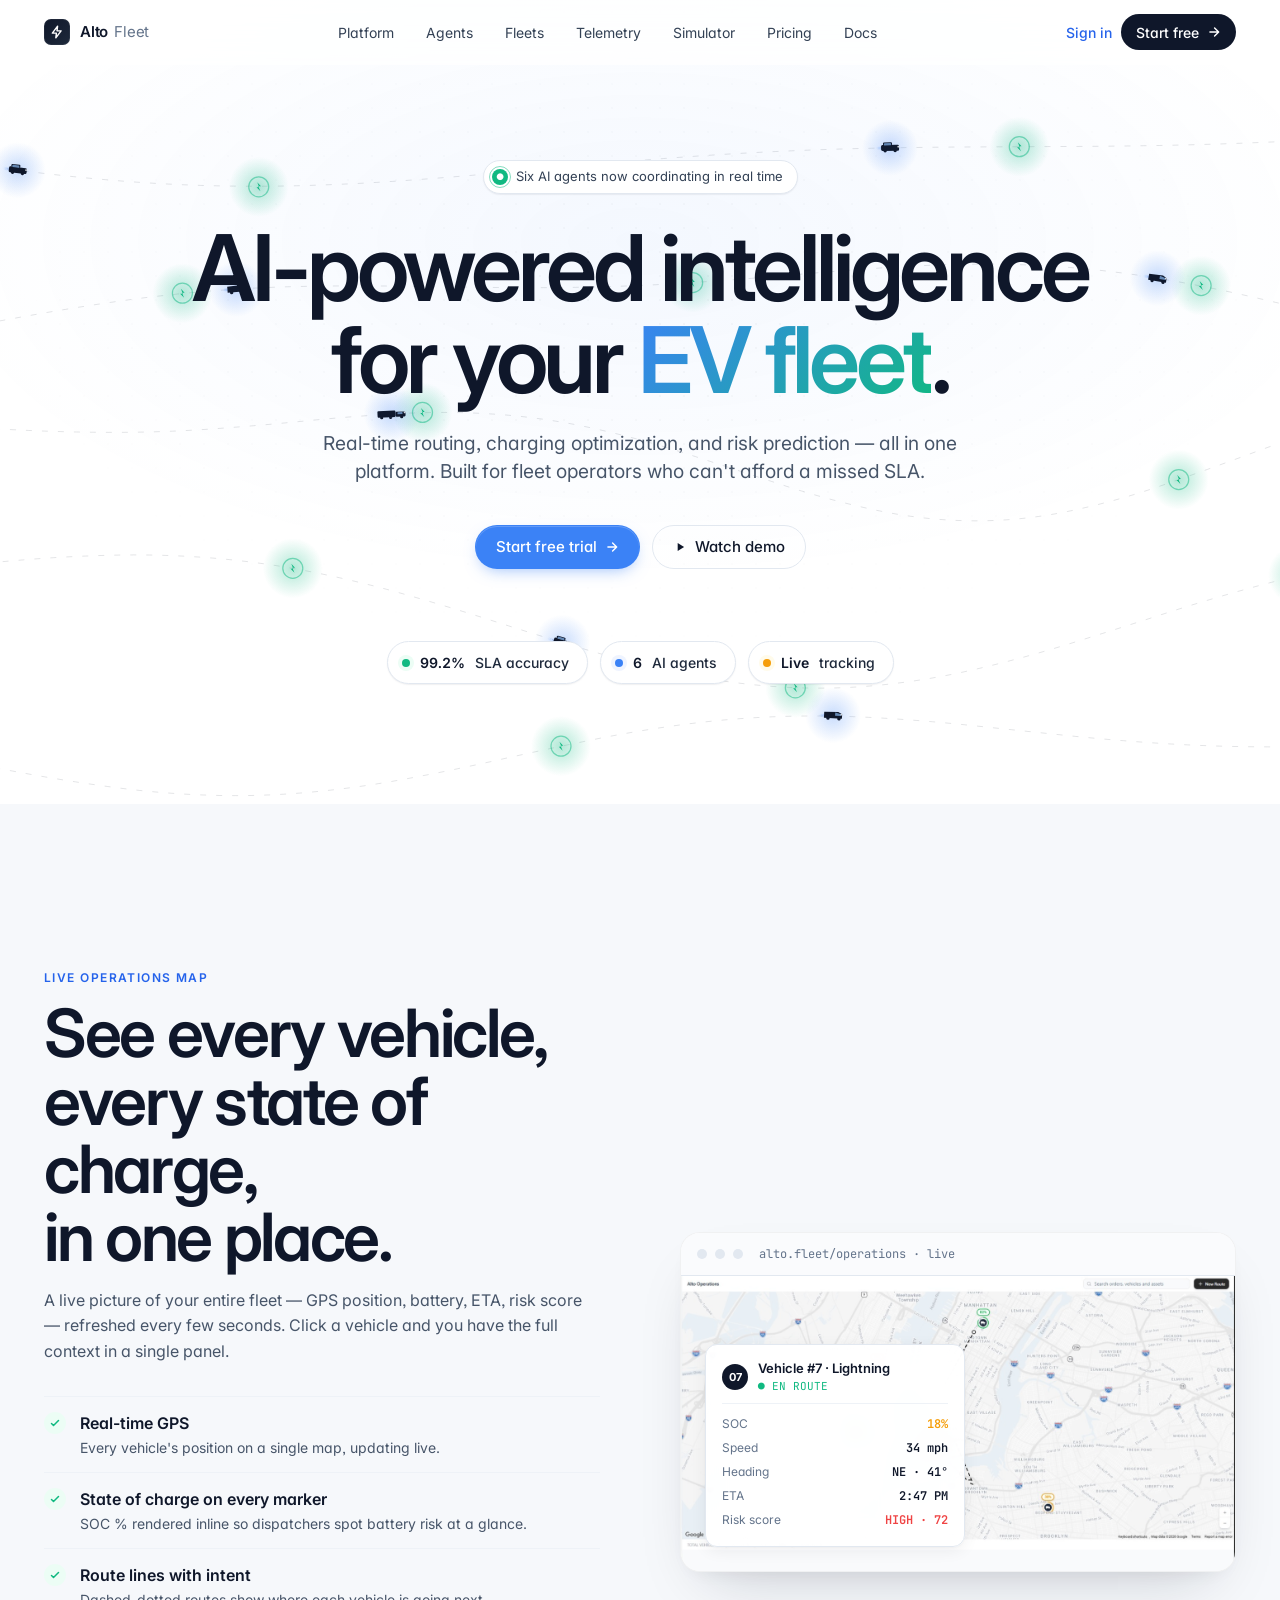
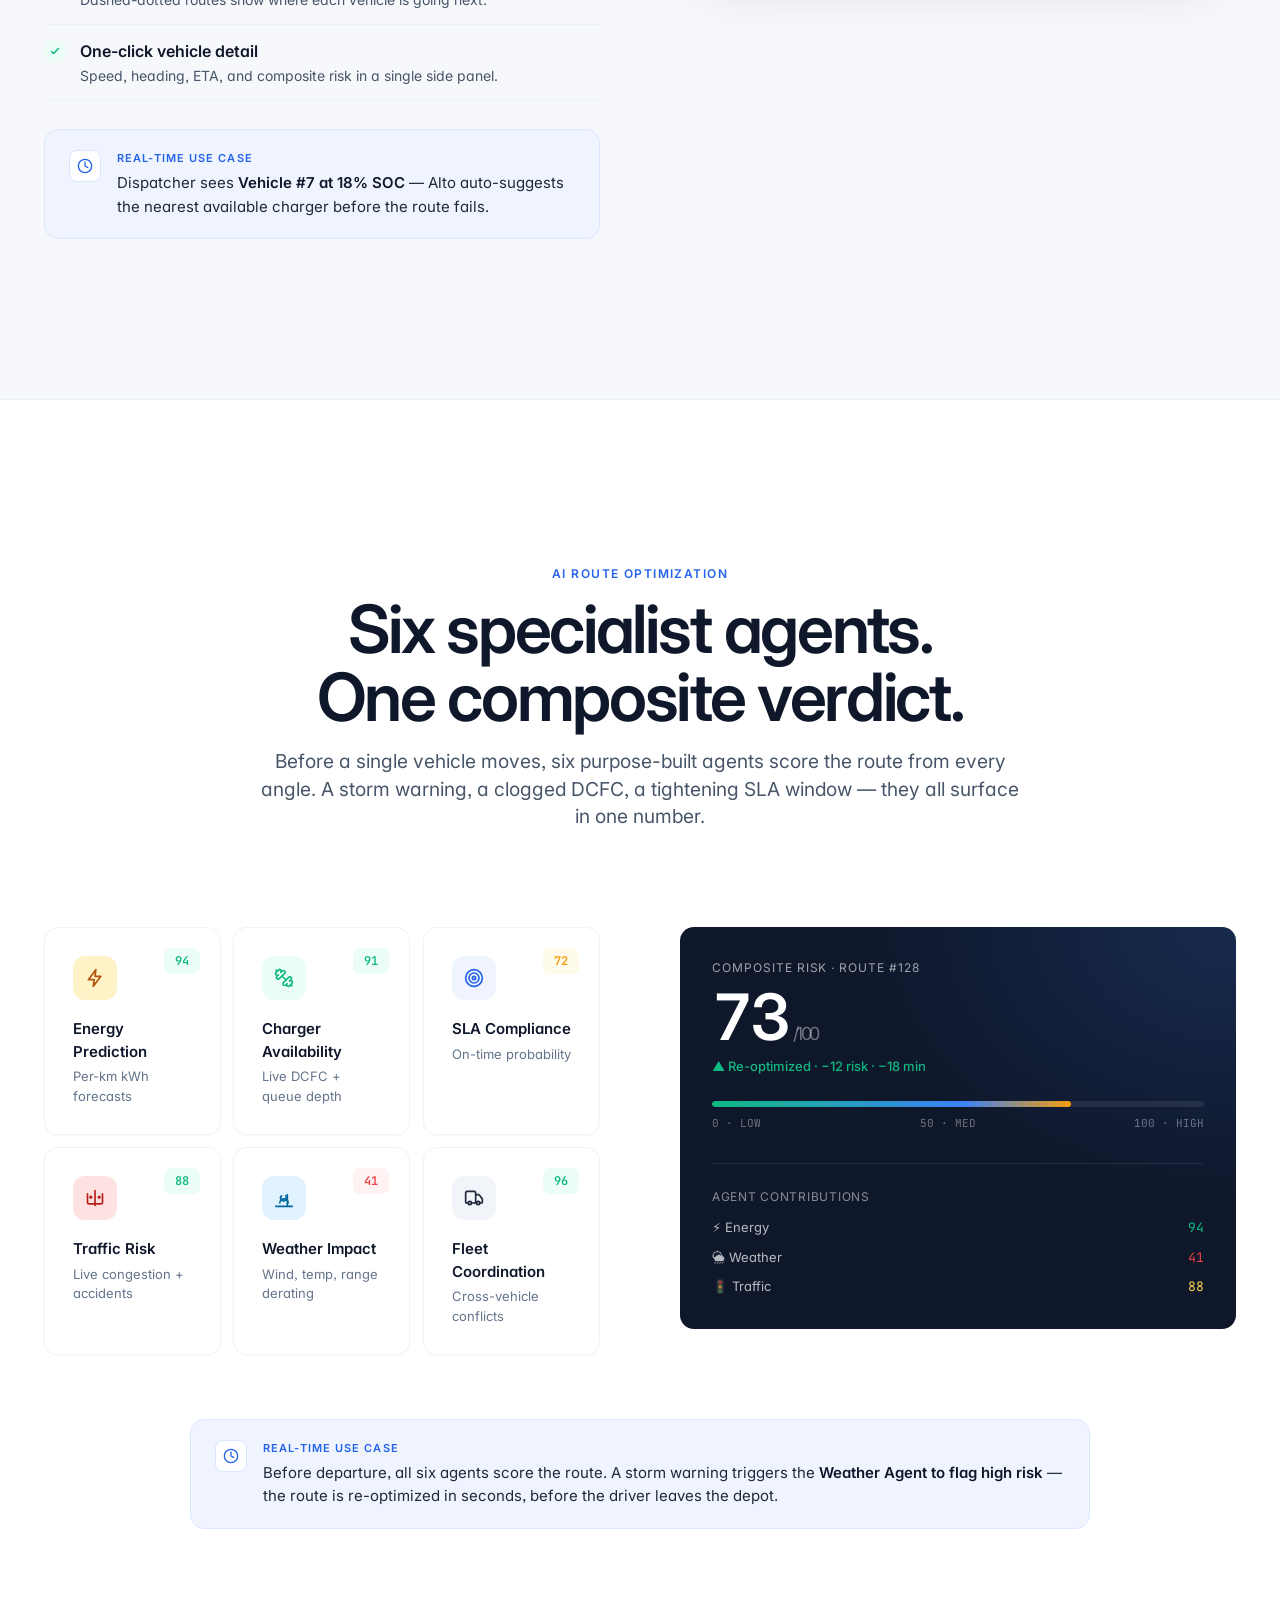
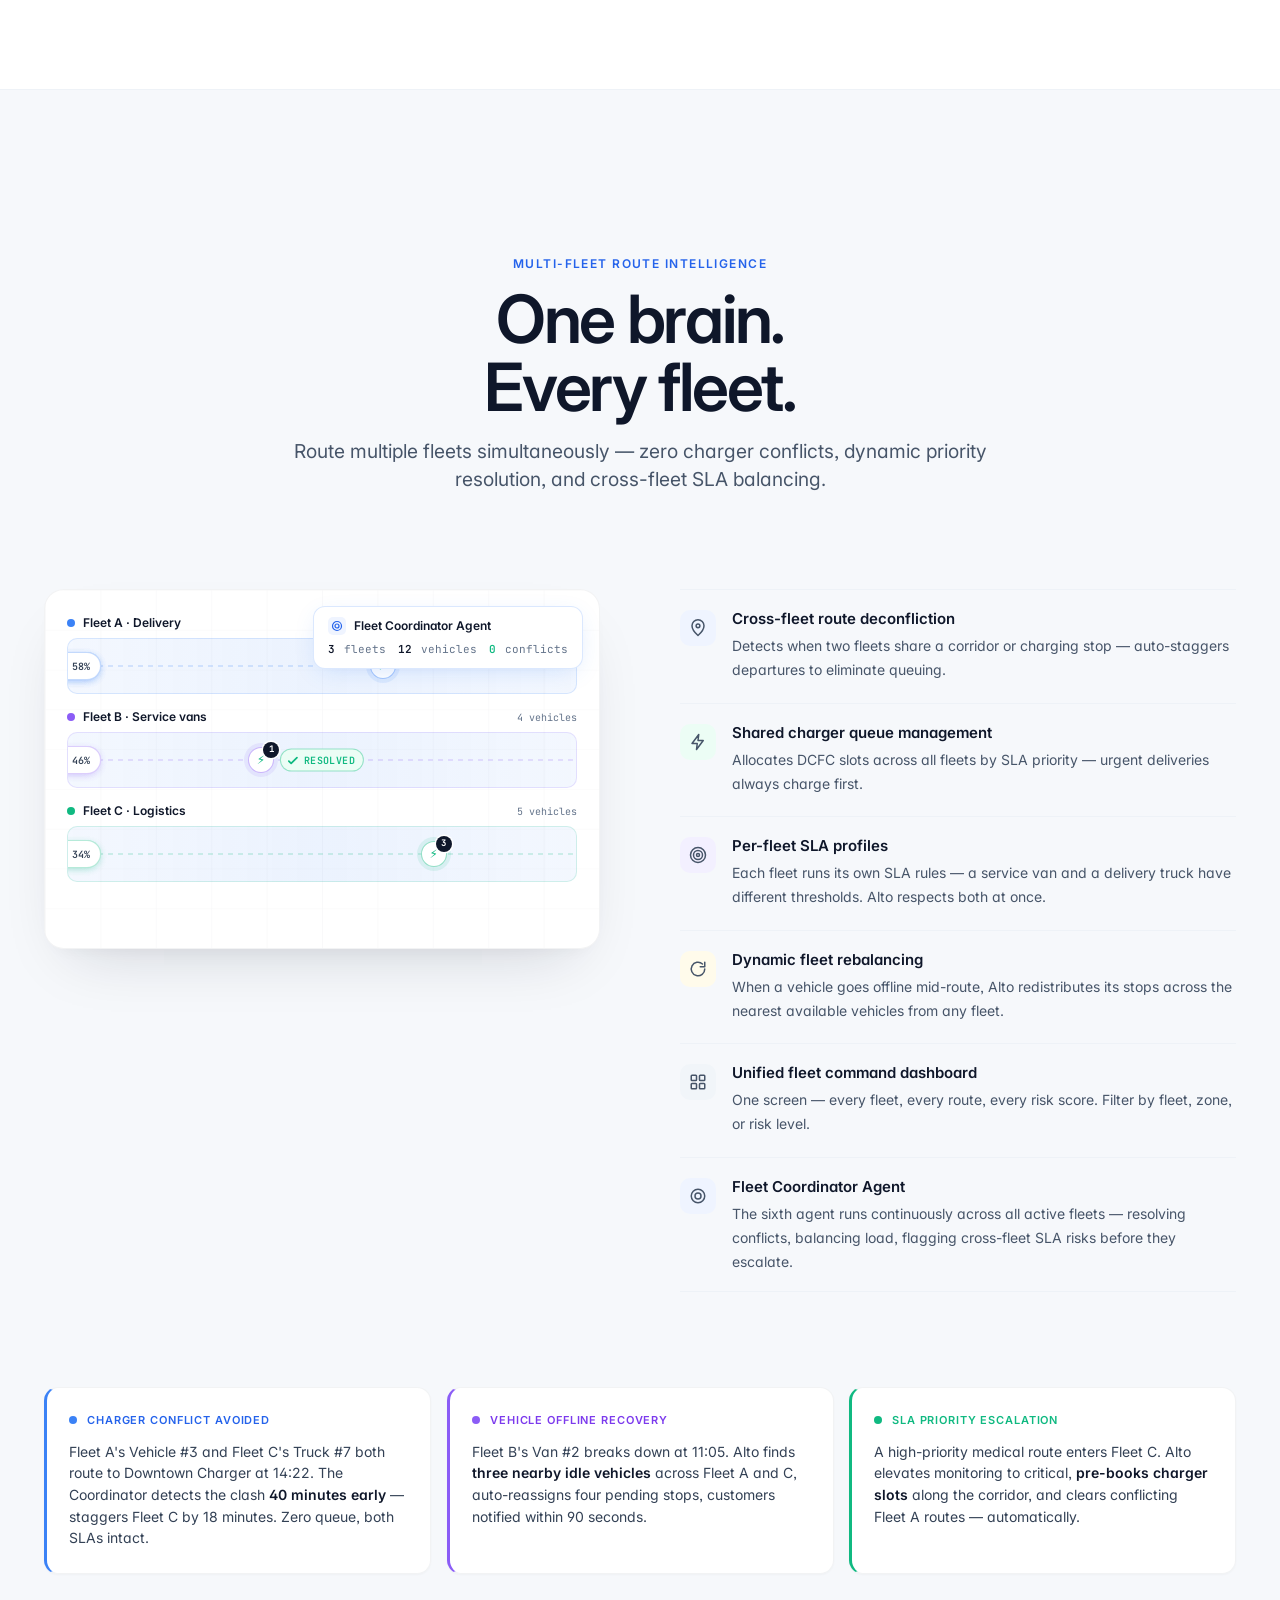
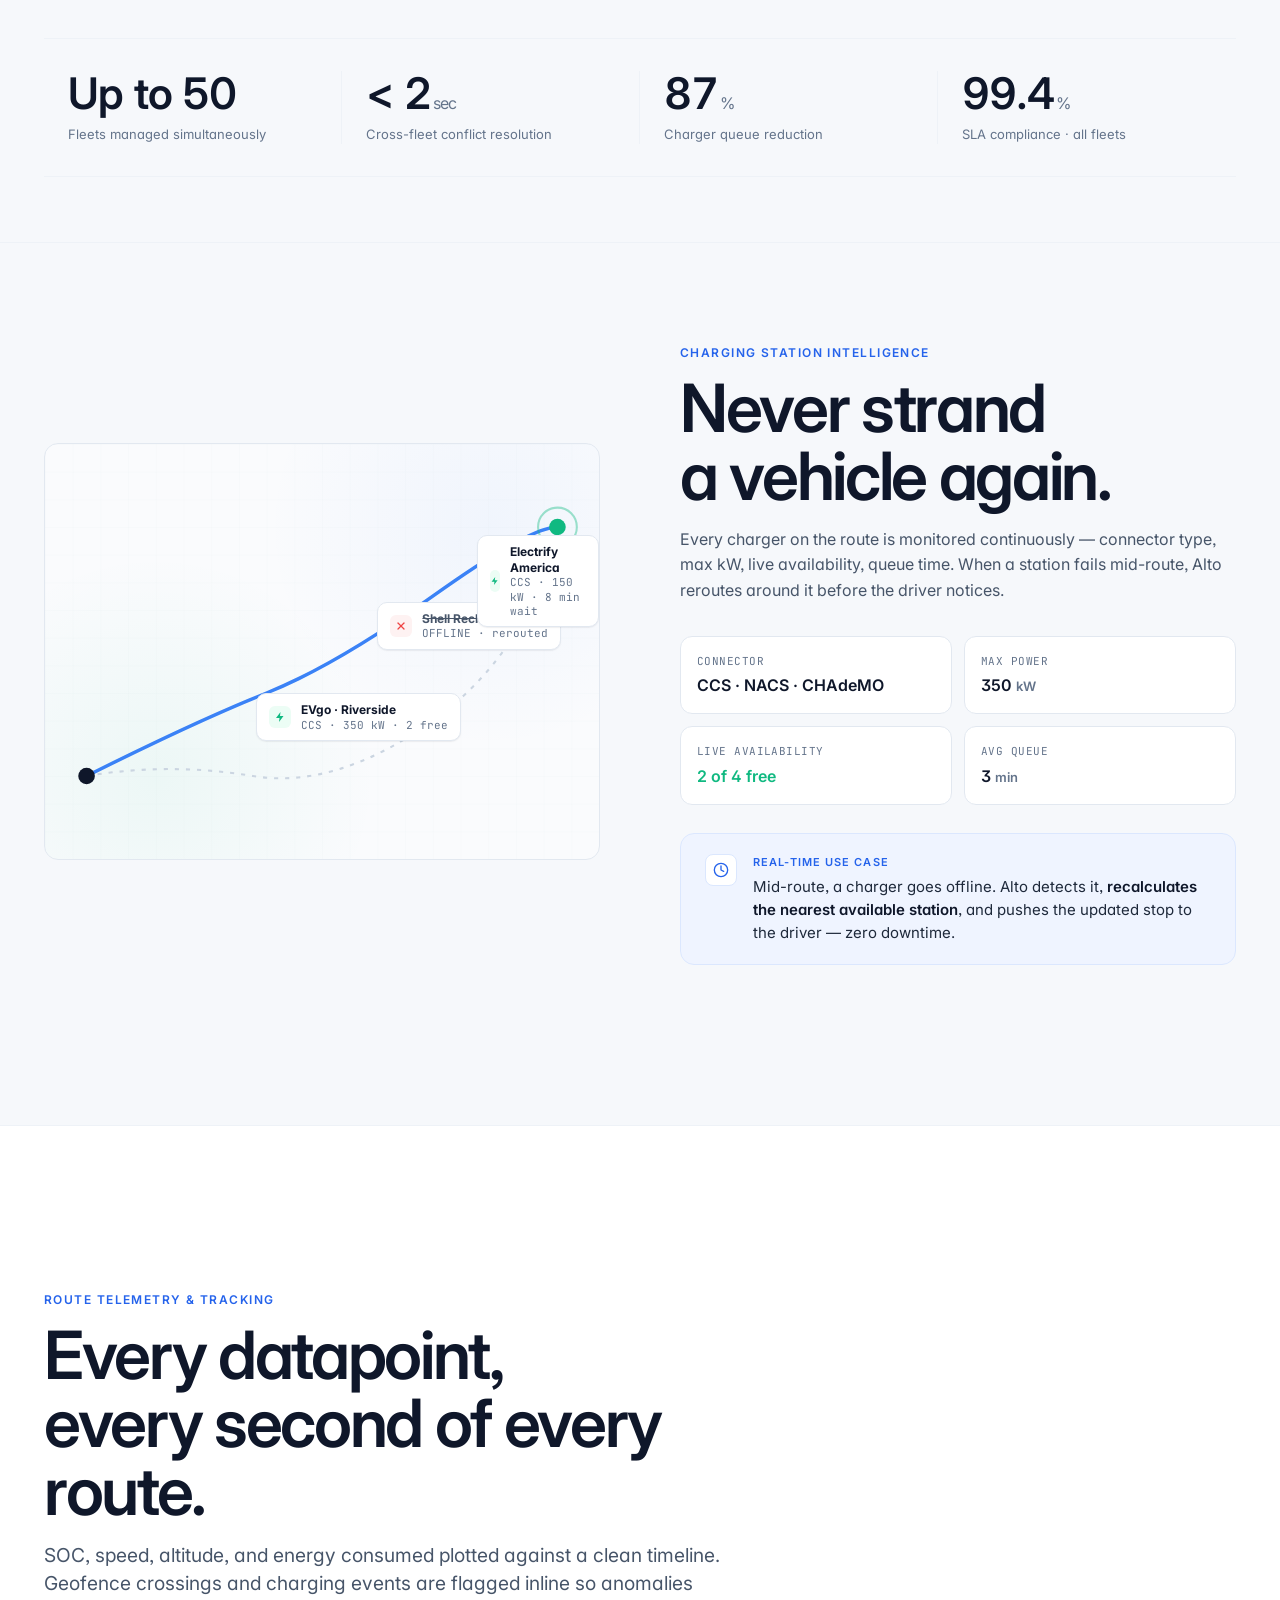
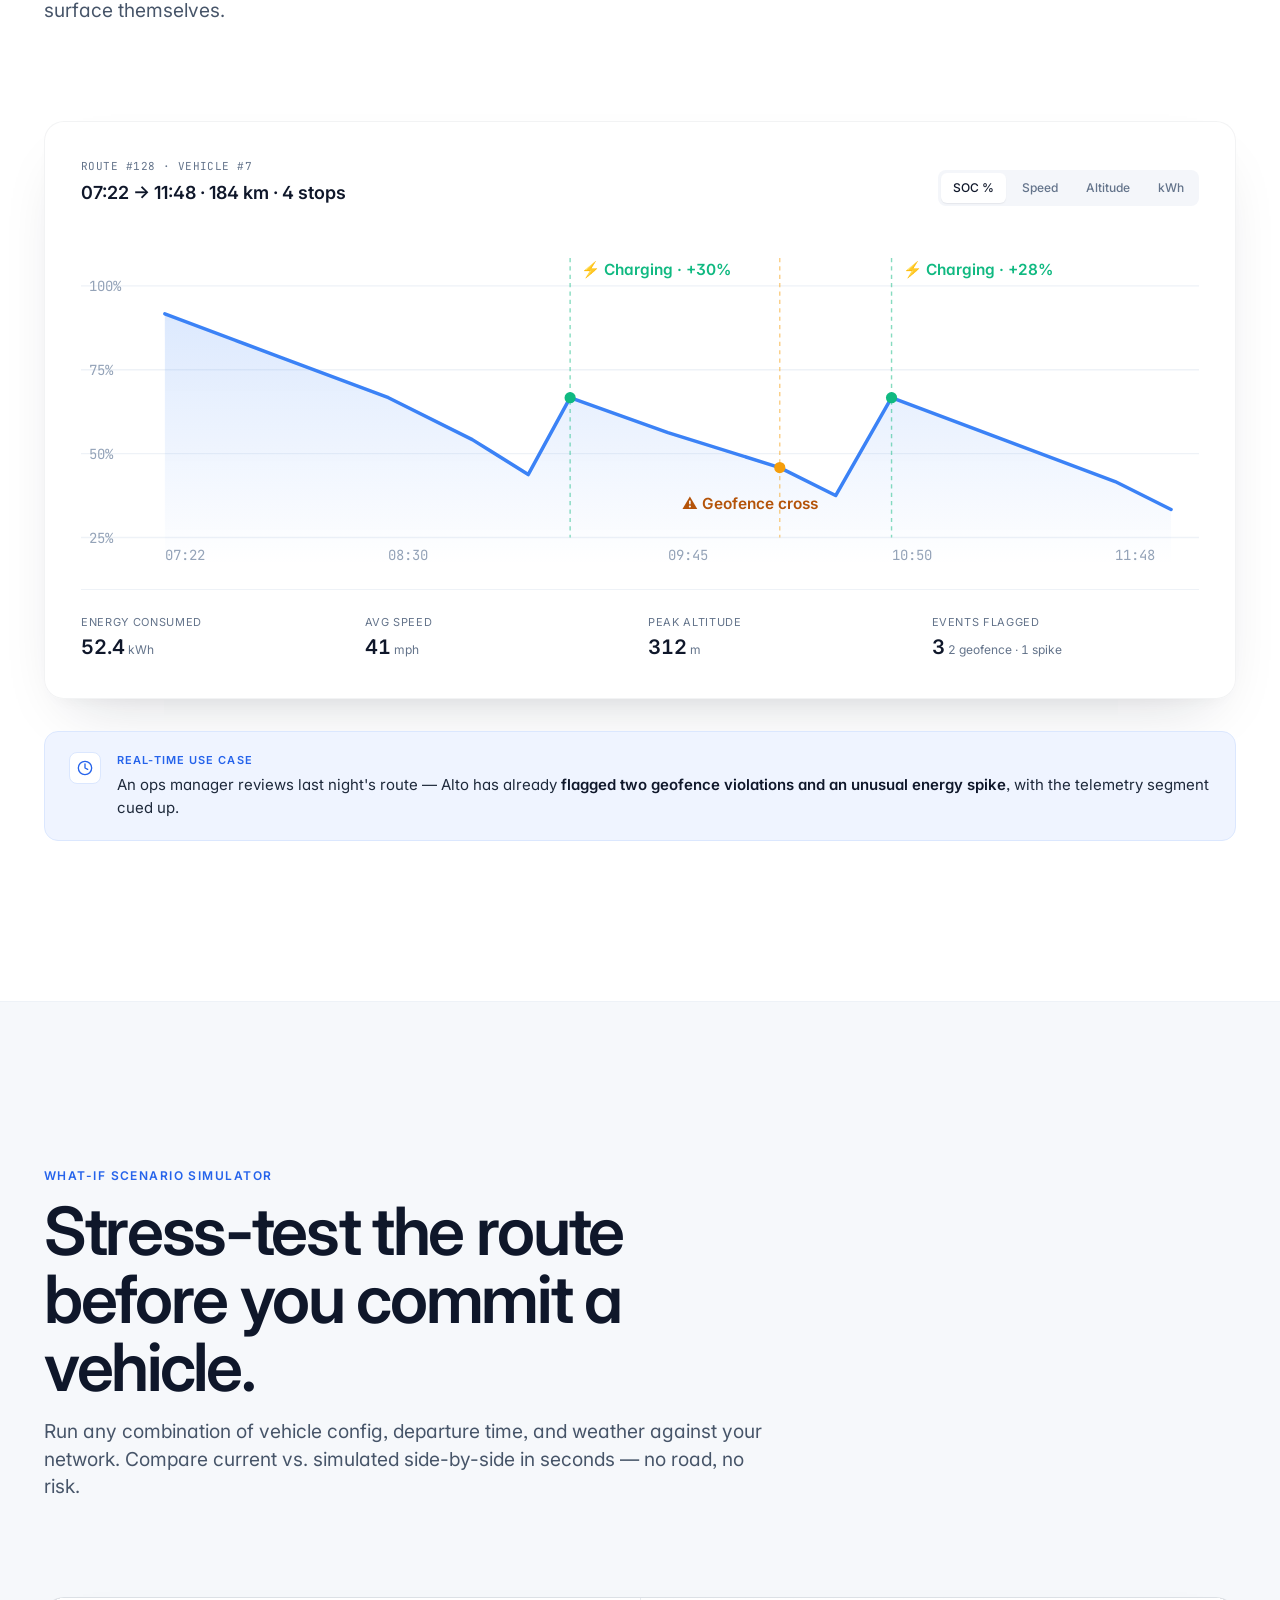
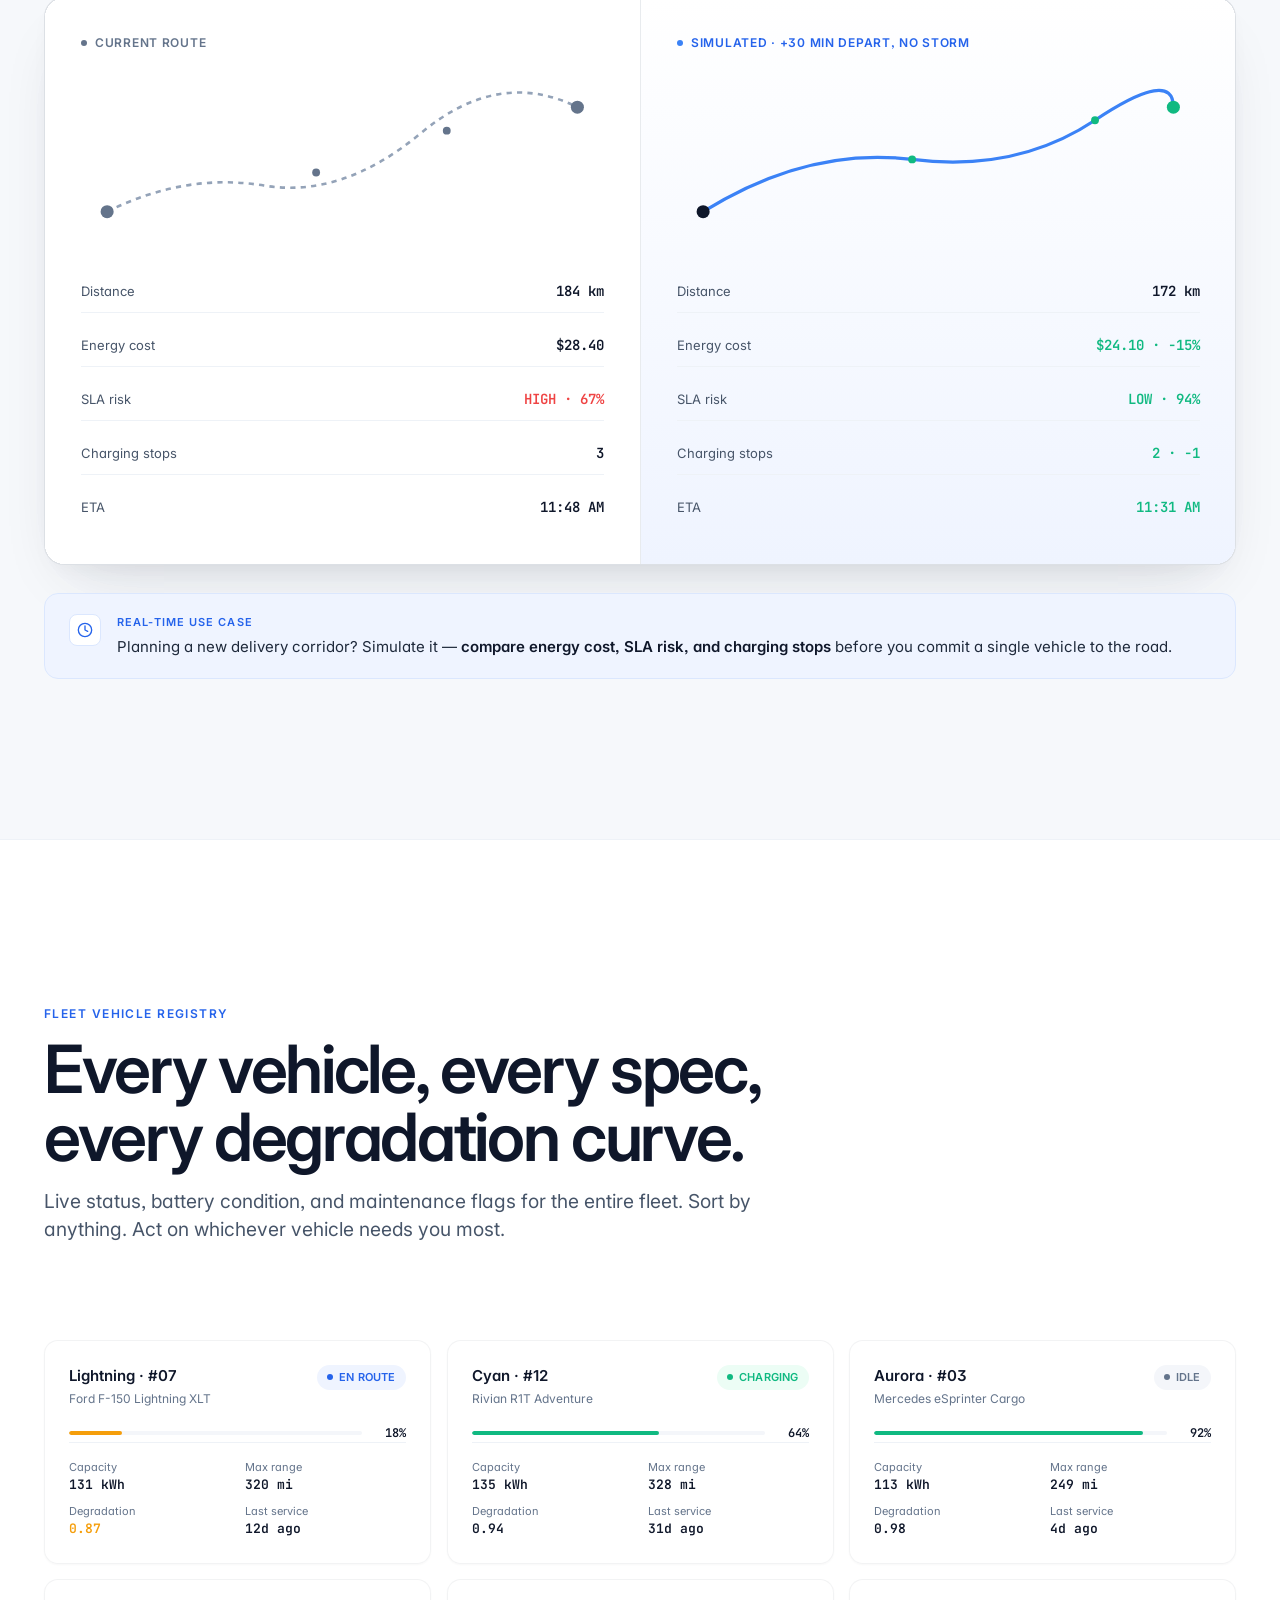
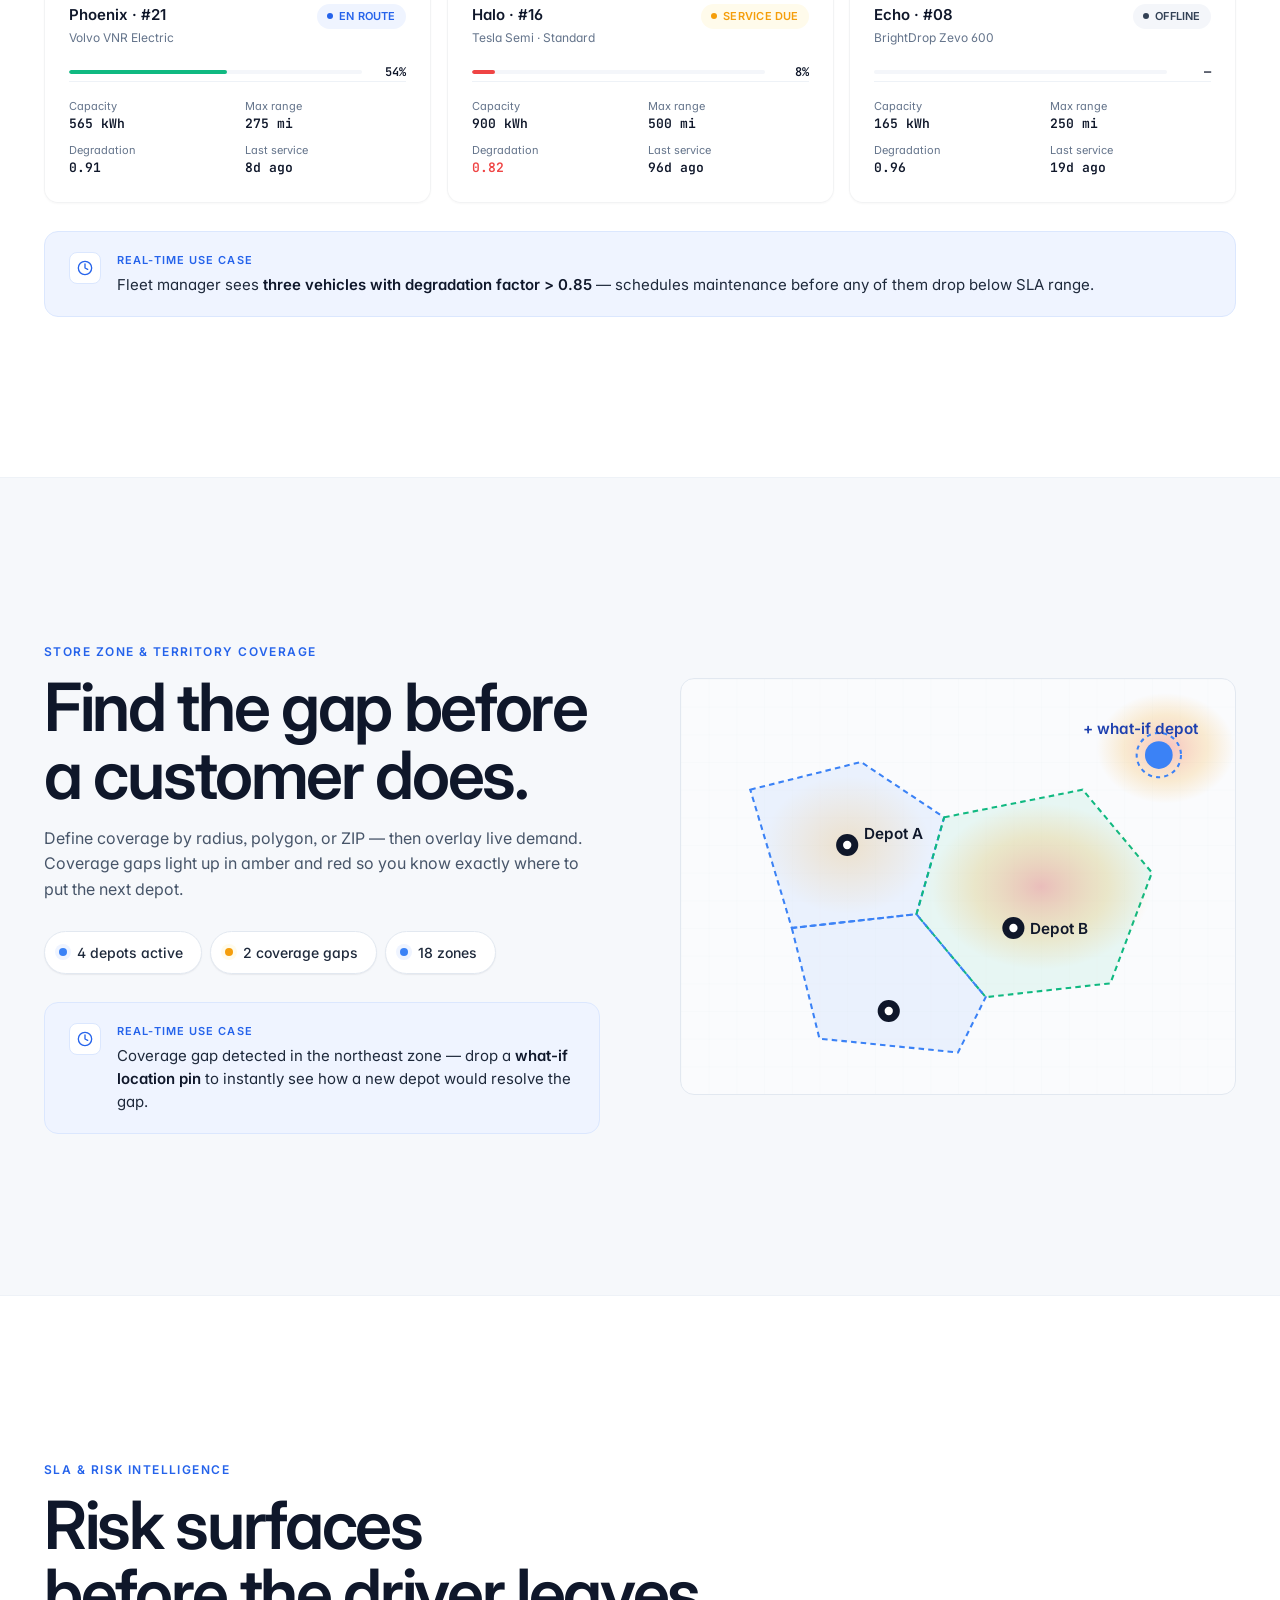
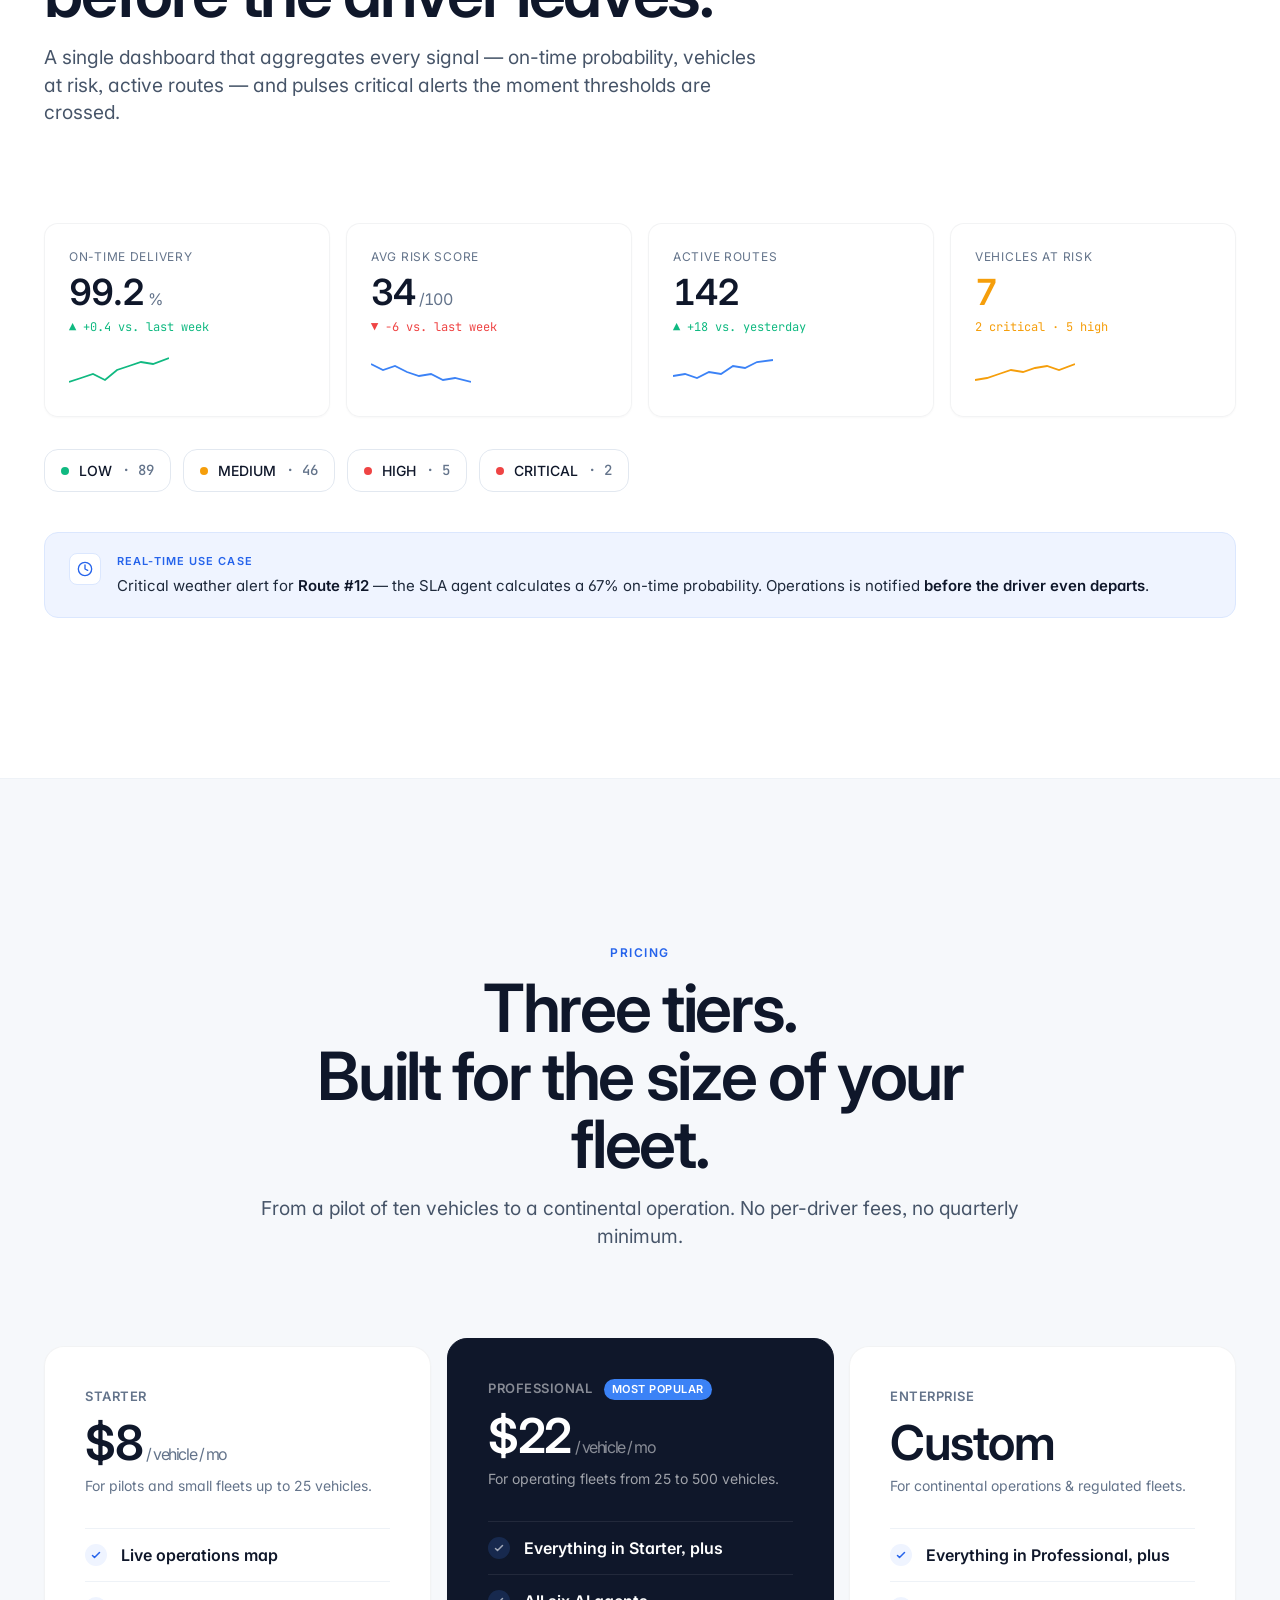
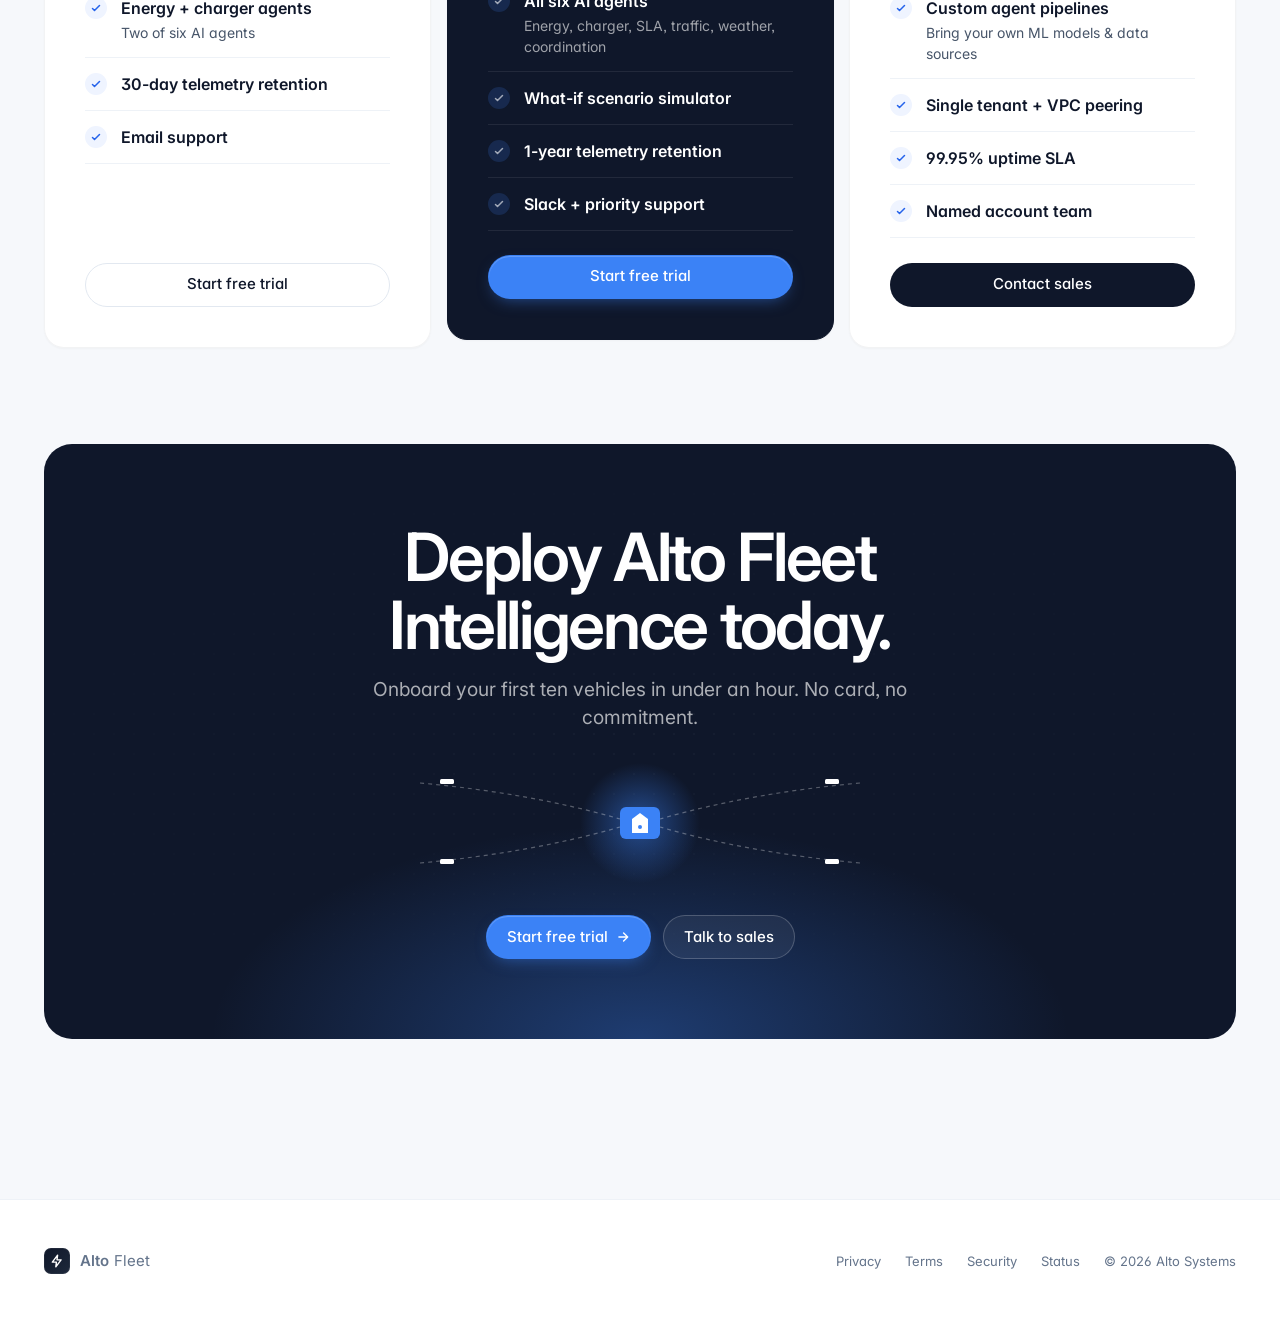
==== index.html @ 45983e34 "changes for file" ====
<!doctype html>
<html lang="en">
<head>
<meta charset="utf-8" />
<meta name="viewport" content="width=device-width, initial-scale=1" />
<title>Alto Fleet Intelligence — AI-powered EV fleet operations</title>
<link rel="preconnect" href="https://fonts.googleapis.com">
<link rel="preconnect" href="https://fonts.gstatic.com" crossorigin>
<link href="https://fonts.googleapis.com/css2?family=Inter:wght@400;500;600;700&family=JetBrains+Mono:wght@400;500;600&display=swap" rel="stylesheet">
<link rel="stylesheet" href="styles.css" />
</head>
<body>

<canvas id="fleet-canvas"></canvas>

<!-- ─────────────────────────── NAV ─────────────────────────── -->
<nav class="nav" id="nav">
  <div class="wrap nav-row">
    <a href="#" class="brand">
      <span class="brand-mark">
        <svg viewBox="0 0 24 24" fill="none" stroke="currentColor" stroke-width="2.4" stroke-linecap="round" stroke-linejoin="round"><path d="M13 2 4 14h7l-1 8 9-12h-7z"/></svg>
      </span>
      <span class="brand-name"><b>Alto</b><span>Fleet</span></span>
    </a>
    <div class="nav-links">
      <a href="#platform">Platform</a>
      <a href="#agents">Agents</a>
      <a href="#multi-fleet">Fleets</a>
      <a href="#telemetry">Telemetry</a>
      <a href="#sim">Simulator</a>
      <a href="#pricing">Pricing</a>
      <a href="#">Docs</a>
    </div>
    <div class="nav-cta">
      <a href="#" class="btn btn-link btn-sm">Sign in</a>
      <a href="#pricing" class="btn btn-dark btn-sm">Start free
        <svg class="arrow" width="14" height="14" viewBox="0 0 24 24" fill="none" stroke="currentColor" stroke-width="2.4" stroke-linecap="round" stroke-linejoin="round"><path d="M5 12h14M13 5l7 7-7 7"/></svg>
      </a>
    </div>
  </div>
</nav>

<!-- ─────────────────────────── HERO ─────────────────────────── -->
<header class="hero">
  <div class="hero-bg"></div>

  <div class="wrap hero-inner">
    <div class="hero-badge" data-reveal>
      <span class="pulse">●</span>
      Six AI agents now coordinating in real time
    </div>

    <h1 class="h1" data-reveal data-reveal-delay="1">AI-powered intelligence<br/>for your <span style="background: linear-gradient(135deg, var(--blue) 0%, var(--emerald) 100%); -webkit-background-clip: text; background-clip: text; color: transparent;">EV fleet</span>.</h1>

    <p class="lead hero-sub" data-reveal data-reveal-delay="2">Real-time routing, charging optimization, and risk prediction&nbsp;— all in one platform. Built for fleet operators who can't afford a missed SLA.</p>

    <div class="hero-ctas" data-reveal data-reveal-delay="3">
      <a href="#pricing" class="btn btn-primary">Start free trial
        <svg class="arrow" width="14" height="14" viewBox="0 0 24 24" fill="none" stroke="currentColor" stroke-width="2.4" stroke-linecap="round" stroke-linejoin="round"><path d="M5 12h14M13 5l7 7-7 7"/></svg>
      </a>
      <a href="#" class="btn btn-ghost">
        <svg width="14" height="14" viewBox="0 0 24 24" fill="currentColor"><path d="M8 5v14l11-7z"/></svg>
        Watch demo
      </a>
    </div>

    <div class="hero-stats" data-reveal data-reveal-delay="4">
      <span class="stat-pill"><span class="dot"></span><b><span data-count="99.2" data-decimals="1" data-suffix="%">0</span></b> SLA accuracy</span>
      <span class="stat-pill"><span class="dot blue"></span><b><span data-count="6">0</span></b> AI agents</span>
      <span class="stat-pill"><span class="dot amber"></span><b>Live</b> tracking</span>
    </div>
  </div>
</header>

<!-- ─────────────────────── 2 · LIVE OPS MAP ─────────────────────── -->
<section class="section alt" id="platform">
  <div class="wrap">
    <div class="grid-2">
      <div data-reveal="left">
        <span class="eyebrow">Live operations map</span>
        <h2 class="h2" style="margin-top:12px;">See every vehicle,<br/>every state of charge,<br/>in one place.</h2>
        <p class="body">A live picture of your entire fleet — GPS position, battery, ETA, risk score — refreshed every few seconds. Click a vehicle and you have the full context in a single panel.</p>

        <ul class="feat-list">
          <li>
            <span class="check"><svg viewBox="0 0 24 24" fill="none" stroke="currentColor" stroke-width="3" stroke-linecap="round" stroke-linejoin="round"><path d="M5 13l4 4L19 7"/></svg></span>
            <div><b>Real-time GPS</b><span>Every vehicle's position on a single map, updating live.</span></div>
          </li>
          <li>
            <span class="check"><svg viewBox="0 0 24 24" fill="none" stroke="currentColor" stroke-width="3" stroke-linecap="round" stroke-linejoin="round"><path d="M5 13l4 4L19 7"/></svg></span>
            <div><b>State of charge on every marker</b><span>SOC % rendered inline so dispatchers spot battery risk at a glance.</span></div>
          </li>
          <li>
            <span class="check"><svg viewBox="0 0 24 24" fill="none" stroke="currentColor" stroke-width="3" stroke-linecap="round" stroke-linejoin="round"><path d="M5 13l4 4L19 7"/></svg></span>
            <div><b>Route lines with intent</b><span>Dashed-dotted routes show where each vehicle is going next.</span></div>
          </li>
          <li>
            <span class="check"><svg viewBox="0 0 24 24" fill="none" stroke="currentColor" stroke-width="3" stroke-linecap="round" stroke-linejoin="round"><path d="M5 13l4 4L19 7"/></svg></span>
            <div><b>One-click vehicle detail</b><span>Speed, heading, ETA, and composite risk in a single side panel.</span></div>
          </li>
        </ul>

        <div class="usecase">
          <span class="usecase-icon">
            <svg width="16" height="16" viewBox="0 0 24 24" fill="none" stroke="currentColor" stroke-width="2" stroke-linecap="round" stroke-linejoin="round"><circle cx="12" cy="12" r="10"/><path d="M12 6v6l4 2"/></svg>
          </span>
          <div class="usecase-body">
            <span class="usecase-label">Real-time use case</span>
            Dispatcher sees <b>Vehicle #7 at 18% SOC</b> — Alto auto-suggests the nearest available charger before the route fails.
          </div>
        </div>
      </div>

      <div class="mock" data-reveal="right" data-reveal-delay="1">
        <div class="mock-bar">
          <span class="dot"></span><span class="dot"></span><span class="dot"></span>
          <span class="title">alto.fleet/operations · live</span>
        </div>
        <div style="position:relative;">
          <img src="assets/alto-operations-map.png" alt="Alto Operations live fleet map" style="width:100%; height:auto; display:block;" />
          <!-- Vehicle detail overlay -->
          <div class="map-overlay">
            <div class="head">
              <span class="veh-pip">07</span>
              <div>
                <div class="veh-name">Vehicle #7 · Lightning</div>
                <div class="veh-status">● EN ROUTE</div>
              </div>
            </div>
            <div class="row"><span>SOC</span><b style="color:var(--amber);">18%</b></div>
            <div class="row"><span>Speed</span><b>34 mph</b></div>
            <div class="row"><span>Heading</span><b>NE · 41°</b></div>
            <div class="row"><span>ETA</span><b>2:47 PM</b></div>
            <div class="row"><span>Risk score</span><b style="color:var(--red);">HIGH · 72</b></div>
          </div>
        </div>
      </div>
    </div>
  </div>
</section>

<!-- ─────────────────────── 3 · 6-AGENT SYSTEM ─────────────────────── -->
<section class="section" id="agents">
  <div class="wrap">
    <div class="section-head center" data-reveal>
      <span class="eyebrow">AI route optimization</span>
      <h2 class="h2" style="margin-top:12px;">Six specialist agents.<br/>One composite verdict.</h2>
      <p class="lead">Before a single vehicle moves, six purpose-built agents score the route from every angle. A storm warning, a clogged DCFC, a tightening SLA window — they all surface in one number.</p>
    </div>

    <div class="grid-2 start">
      <div class="agent-grid">
        <div class="agent-card" data-reveal data-reveal-delay="1">
          <span class="score" data-count="94">0</span>
          <div class="icon" style="background:#FEF3C7; color:#B45309;">
            <svg viewBox="0 0 24 24" fill="none" stroke="currentColor" stroke-width="2" stroke-linecap="round" stroke-linejoin="round"><path d="M13 2 4 14h7l-1 8 9-12h-7z"/></svg>
          </div>
          <div class="name">Energy Prediction</div>
          <div class="desc">Per-km kWh forecasts</div>
        </div>
        <div class="agent-card" data-reveal data-reveal-delay="2">
          <span class="score" data-count="91">0</span>
          <div class="icon" style="background:#ECFDF5; color:var(--emerald);">
            <svg viewBox="0 0 24 24" fill="none" stroke="currentColor" stroke-width="2" stroke-linecap="round" stroke-linejoin="round"><path d="M14.4 14.4 9.6 9.6"/><path d="M18.657 21.485a2 2 0 1 1-2.829-2.828l-1.767 1.768a2 2 0 1 1-2.829-2.829l6.364-6.364a2 2 0 1 1 2.829 2.829l-1.768 1.767a2 2 0 1 1 2.828 2.829z"/><path d="m21.5 21.5-1.4-1.4"/><path d="M3.9 3.9 2.5 2.5"/><path d="M6.404 12.768a2 2 0 1 1-2.829-2.829l1.768-1.767a2 2 0 1 1-2.828-2.829l2.828-2.828a2 2 0 1 1 2.829 2.828l1.767-1.768a2 2 0 1 1 2.829 2.829z"/></svg>
          </div>
          <div class="name">Charger Availability</div>
          <div class="desc">Live DCFC + queue depth</div>
        </div>
        <div class="agent-card" data-reveal data-reveal-delay="3">
          <span class="score warn" data-count="72">0</span>
          <div class="icon" style="background:#EFF4FF; color:var(--blue-2);">
            <svg viewBox="0 0 24 24" fill="none" stroke="currentColor" stroke-width="2" stroke-linecap="round" stroke-linejoin="round"><circle cx="12" cy="12" r="10"/><circle cx="12" cy="12" r="6"/><circle cx="12" cy="12" r="2"/></svg>
          </div>
          <div class="name">SLA Compliance</div>
          <div class="desc">On-time probability</div>
        </div>
        <div class="agent-card" data-reveal data-reveal-delay="4">
          <span class="score" data-count="88">0</span>
          <div class="icon" style="background:#FEE2E2; color:#B91C1C;">
            <svg viewBox="0 0 24 24" fill="none" stroke="currentColor" stroke-width="2" stroke-linecap="round" stroke-linejoin="round"><path d="M3 7v10a2 2 0 0 0 2 2h14a2 2 0 0 0 2-2V7"/><path d="M12 3v18"/><circle cx="7" cy="11" r="1"/><circle cx="17" cy="11" r="1"/></svg>
          </div>
          <div class="name">Traffic Risk</div>
          <div class="desc">Live congestion + accidents</div>
        </div>
        <div class="agent-card" data-reveal data-reveal-delay="5">
          <span class="score bad" data-count="41">0</span>
          <div class="icon" style="background:#E0F2FE; color:#0369A1;">
            <svg viewBox="0 0 24 24" fill="none" stroke="currentColor" stroke-width="2" stroke-linecap="round" stroke-linejoin="round"><path d="M17 18a5 5 0 0 0-10 0"/><path d="M14 9.5a3.5 3.5 0 1 1-5 0"/><path d="M2 22h20"/><path d="M16 22V8"/></svg>
          </div>
          <div class="name">Weather Impact</div>
          <div class="desc">Wind, temp, range derating</div>
        </div>
        <div class="agent-card" data-reveal data-reveal-delay="6">
          <span class="score" data-count="96">0</span>
          <div class="icon" style="background:#F1F5F9; color:var(--ink-2);">
            <svg viewBox="0 0 24 24" fill="none" stroke="currentColor" stroke-width="2" stroke-linecap="round" stroke-linejoin="round"><path d="M14 18V6a2 2 0 0 0-2-2H4a2 2 0 0 0-2 2v11a1 1 0 0 0 1 1h2"/><path d="M15 18H9"/><path d="M19 18h2a1 1 0 0 0 1-1v-3.65a1 1 0 0 0-.22-.624l-3.48-4.35A1 1 0 0 0 17.52 8H14"/><circle cx="17" cy="18" r="2"/><circle cx="7" cy="18" r="2"/></svg>
          </div>
          <div class="name">Fleet Coordination</div>
          <div class="desc">Cross-vehicle conflicts</div>
        </div>
      </div>

      <div class="gauge-card" data-reveal="right" data-reveal-delay="2">
        <div class="label">Composite risk · Route #128</div>
        <div class="value"><span data-count="73">0</span><sub>/100</sub></div>
        <div class="verdict">▲ Re-optimized · −12 risk · −18 min</div>
        <div class="gauge-track">
          <div class="gauge-fill" data-fill="73%"></div>
        </div>
        <div class="gauge-marks">
          <span>0 · LOW</span>
          <span>50 · MED</span>
          <span>100 · HIGH</span>
        </div>

        <div style="margin-top: 32px; padding-top: 24px; border-top: 1px solid rgba(255,255,255,0.08);">
          <div style="font-size:12px; color: rgba(255,255,255,0.5); margin-bottom: 12px; letter-spacing: 0.06em; text-transform: uppercase;">Agent contributions</div>
          <div style="display:flex; flex-direction:column; gap: 10px;">
            <div style="display:flex; justify-content:space-between; font-size:13px;"><span style="color:rgba(255,255,255,0.7);">⚡ Energy</span><span style="font-family:var(--mono); color:var(--emerald);">94</span></div>
            <div style="display:flex; justify-content:space-between; font-size:13px;"><span style="color:rgba(255,255,255,0.7);">🌦 Weather</span><span style="font-family:var(--mono); color:var(--red);">41</span></div>
            <div style="display:flex; justify-content:space-between; font-size:13px;"><span style="color:rgba(255,255,255,0.7);">🚦 Traffic</span><span style="font-family:var(--mono); color:#FCD34D;">88</span></div>
          </div>
        </div>
      </div>
    </div>

    <div class="usecase" style="max-width: 900px; margin: 64px auto 0;" data-reveal>
      <span class="usecase-icon">
        <svg width="16" height="16" viewBox="0 0 24 24" fill="none" stroke="currentColor" stroke-width="2" stroke-linecap="round" stroke-linejoin="round"><circle cx="12" cy="12" r="10"/><path d="M12 6v6l4 2"/></svg>
      </span>
      <div class="usecase-body">
        <span class="usecase-label">Real-time use case</span>
        Before departure, all six agents score the route. A storm warning triggers the <b>Weather Agent to flag high risk</b> — the route is re-optimized in seconds, before the driver leaves the depot.
      </div>
    </div>
  </div>
</section>

<!-- ─────────────────────── 3.5 · MULTI-FLEET ─────────────────────── -->
<section class="section alt" id="multi-fleet">
  <div class="wrap">
    <div class="section-head center" data-reveal>
      <span class="eyebrow">Multi-fleet route intelligence</span>
      <h2 class="h2" style="margin-top:12px;">One brain.<br/>Every fleet.</h2>
      <p class="lead">Route multiple fleets simultaneously — zero charger conflicts, dynamic priority resolution, and cross-fleet SLA balancing.</p>
    </div>

    <div class="grid-2 start">
      <!-- ── Animated multi-fleet command view ── -->
      <div class="mf-mock" data-reveal="left">
        <svg class="mf-grid" viewBox="0 0 400 360" preserveAspectRatio="none" aria-hidden="true">
          <defs>
            <pattern id="mfBlocks" width="40" height="40" patternUnits="userSpaceOnUse">
              <path d="M0 0H40M0 0V40" fill="none" stroke="rgba(15,23,42,0.05)" stroke-width="1"/>
            </pattern>
          </defs>
          <rect width="400" height="360" fill="url(#mfBlocks)"/>
        </svg>

        <!-- Coordinator agent card -->
        <div class="coord-card" data-reveal data-reveal-delay="4">
          <div class="coord-pulse"></div>
          <div class="coord-head">
            <span class="coord-mark">
              <svg width="12" height="12" viewBox="0 0 24 24" fill="none" stroke="currentColor" stroke-width="2.4" stroke-linecap="round" stroke-linejoin="round"><circle cx="12" cy="12" r="4"/><circle cx="12" cy="12" r="9"/></svg>
            </span>
            Fleet Coordinator Agent
          </div>
          <div class="coord-stats">
            <span><b><span data-count="3">0</span></b> fleets</span>
            <span><b><span data-count="12">0</span></b> vehicles</span>
            <span><b style="color:var(--emerald);">0</b> conflicts</span>
          </div>
        </div>

        <!-- Fleet A: blue (delivery, fastest) -->
        <div class="mf-lane fleet-a" data-reveal="left" data-reveal-delay="1">
          <div class="lane-head">
            <span class="lane-pip"></span>
            <span class="lane-name">Fleet A · Delivery</span>
            <span class="lane-count">3 vehicles</span>
          </div>
          <div class="lane-track">
            <div class="lane-charger" style="left: 62%;">
              <span class="bolt">⚡</span><span class="q">2</span>
            </div>
            <div class="lane-veh v1"><span class="veh-icon"><svg viewBox="0 0 26 14" fill="currentColor"><rect x="12" y="4" width="10" height="6" rx="1"/><rect x="2" y="5" width="10" height="5" rx="1"/><rect x="4" y="6" width="3" height="2" fill="#fff" opacity="0.85"/><circle cx="6" cy="11.5" r="1.5" fill="#0F172A"/><circle cx="18" cy="11.5" r="1.5" fill="#0F172A"/></svg></span><i>92%</i></div>
            <div class="lane-veh v2"><span class="veh-icon"><svg viewBox="0 0 26 14" fill="currentColor"><rect x="12" y="4" width="10" height="6" rx="1"/><rect x="2" y="5" width="10" height="5" rx="1"/><rect x="4" y="6" width="3" height="2" fill="#fff" opacity="0.85"/><circle cx="6" cy="11.5" r="1.5" fill="#0F172A"/><circle cx="18" cy="11.5" r="1.5" fill="#0F172A"/></svg></span><i>74%</i></div>
            <div class="lane-veh v3"><span class="veh-icon"><svg viewBox="0 0 26 14" fill="currentColor"><rect x="12" y="4" width="10" height="6" rx="1"/><rect x="2" y="5" width="10" height="5" rx="1"/><rect x="4" y="6" width="3" height="2" fill="#fff" opacity="0.85"/><circle cx="6" cy="11.5" r="1.5" fill="#0F172A"/><circle cx="18" cy="11.5" r="1.5" fill="#0F172A"/></svg></span><i>58%</i></div>
          </div>
        </div>

        <!-- Fleet B: purple (service vans) -->
        <div class="mf-lane fleet-b" data-reveal="left" data-reveal-delay="2">
          <div class="lane-head">
            <span class="lane-pip"></span>
            <span class="lane-name">Fleet B · Service vans</span>
            <span class="lane-count">4 vehicles</span>
          </div>
          <div class="lane-track">
            <div class="lane-charger" style="left: 38%;">
              <span class="bolt">⚡</span><span class="q">1</span>
            </div>
            <div class="lane-veh v1"><span class="veh-icon"><svg viewBox="0 0 26 14" fill="currentColor"><path d="M2 6 L4 3.5 H17 V10 H2 Z"/><rect x="5" y="4.6" width="3" height="2.4" fill="#fff" opacity="0.85"/><rect x="9" y="4.6" width="3" height="2.4" fill="#fff" opacity="0.85"/><circle cx="5" cy="11.5" r="1.5" fill="#0F172A"/><circle cx="14" cy="11.5" r="1.5" fill="#0F172A"/></svg></span><i>81%</i></div>
            <div class="lane-veh v2"><span class="veh-icon"><svg viewBox="0 0 26 14" fill="currentColor"><path d="M2 6 L4 3.5 H17 V10 H2 Z"/><rect x="5" y="4.6" width="3" height="2.4" fill="#fff" opacity="0.85"/><rect x="9" y="4.6" width="3" height="2.4" fill="#fff" opacity="0.85"/><circle cx="5" cy="11.5" r="1.5" fill="#0F172A"/><circle cx="14" cy="11.5" r="1.5" fill="#0F172A"/></svg></span><i>46%</i></div>
            <!-- Conflict marker — sits at intersection -->
            <div class="conflict-marker">
              <svg width="14" height="14" viewBox="0 0 24 24" fill="none" stroke="currentColor" stroke-width="3" stroke-linecap="round" stroke-linejoin="round"><path d="M5 13l4 4L19 7"/></svg>
              <span>resolved</span>
            </div>
          </div>
        </div>

        <!-- Fleet C: green (logistics trucks, slowest) -->
        <div class="mf-lane fleet-c" data-reveal="left" data-reveal-delay="3">
          <div class="lane-head">
            <span class="lane-pip"></span>
            <span class="lane-name">Fleet C · Logistics</span>
            <span class="lane-count">5 vehicles</span>
          </div>
          <div class="lane-track">
            <div class="lane-charger" style="left: 72%;">
              <span class="bolt">⚡</span><span class="q">3</span>
            </div>
            <div class="lane-veh v1"><span class="veh-icon"><svg viewBox="0 0 26 14" fill="currentColor"><rect x="8" y="4" width="15" height="6" rx="0.5"/><rect x="1" y="5.5" width="7" height="4.5" rx="0.5"/><rect x="2" y="6.5" width="4" height="2.4" fill="#fff" opacity="0.85"/><circle cx="4" cy="11.5" r="1.3" fill="#0F172A"/><circle cx="12" cy="11.5" r="1.3" fill="#0F172A"/><circle cx="19" cy="11.5" r="1.3" fill="#0F172A"/></svg></span><i>67%</i></div>
            <div class="lane-veh v2"><span class="veh-icon"><svg viewBox="0 0 26 14" fill="currentColor"><rect x="8" y="4" width="15" height="6" rx="0.5"/><rect x="1" y="5.5" width="7" height="4.5" rx="0.5"/><rect x="2" y="6.5" width="4" height="2.4" fill="#fff" opacity="0.85"/><circle cx="4" cy="11.5" r="1.3" fill="#0F172A"/><circle cx="12" cy="11.5" r="1.3" fill="#0F172A"/><circle cx="19" cy="11.5" r="1.3" fill="#0F172A"/></svg></span><i>34%</i></div>
          </div>
        </div>
      </div>

      <!-- ── Feature list ── -->
      <div data-reveal="right">
        <ul class="mf-feats">
          <li data-reveal data-reveal-delay="1">
            <span class="mf-ic mf-ic-blue">
              <svg viewBox="0 0 24 24" fill="none" stroke="currentColor" stroke-width="2" stroke-linecap="round" stroke-linejoin="round"><path d="M12 22s-8-7-8-13a8 8 0 0 1 16 0c0 6-8 13-8 13z"/><circle cx="12" cy="9" r="2.5"/></svg>
            </span>
            <div>
              <b>Cross-fleet route deconfliction</b>
              <span>Detects when two fleets share a corridor or charging stop — auto-staggers departures to eliminate queuing.</span>
            </div>
          </li>
          <li data-reveal data-reveal-delay="2">
            <span class="mf-ic mf-ic-emerald">
              <svg viewBox="0 0 24 24" fill="none" stroke="currentColor" stroke-width="2" stroke-linecap="round" stroke-linejoin="round"><path d="M13 2 4 14h7l-1 8 9-12h-7z"/></svg>
            </span>
            <div>
              <b>Shared charger queue management</b>
              <span>Allocates DCFC slots across all fleets by SLA priority — urgent deliveries always charge first.</span>
            </div>
          </li>
          <li data-reveal data-reveal-delay="3">
            <span class="mf-ic mf-ic-purple">
              <svg viewBox="0 0 24 24" fill="none" stroke="currentColor" stroke-width="2" stroke-linecap="round" stroke-linejoin="round"><circle cx="12" cy="12" r="10"/><circle cx="12" cy="12" r="6"/><circle cx="12" cy="12" r="2"/></svg>
            </span>
            <div>
              <b>Per-fleet SLA profiles</b>
              <span>Each fleet runs its own SLA rules — a service van and a delivery truck have different thresholds. Alto respects both at once.</span>
            </div>
          </li>
          <li data-reveal data-reveal-delay="4">
            <span class="mf-ic mf-ic-amber">
              <svg viewBox="0 0 24 24" fill="none" stroke="currentColor" stroke-width="2" stroke-linecap="round" stroke-linejoin="round"><path d="M21 12a9 9 0 1 1-3-6.7"/><path d="M21 3v6h-6"/></svg>
            </span>
            <div>
              <b>Dynamic fleet rebalancing</b>
              <span>When a vehicle goes offline mid-route, Alto redistributes its stops across the nearest available vehicles from any fleet.</span>
            </div>
          </li>
          <li data-reveal data-reveal-delay="5">
            <span class="mf-ic mf-ic-ink">
              <svg viewBox="0 0 24 24" fill="none" stroke="currentColor" stroke-width="2" stroke-linecap="round" stroke-linejoin="round"><rect x="3" y="3" width="7" height="7" rx="1"/><rect x="14" y="3" width="7" height="7" rx="1"/><rect x="3" y="14" width="7" height="7" rx="1"/><rect x="14" y="14" width="7" height="7" rx="1"/></svg>
            </span>
            <div>
              <b>Unified fleet command dashboard</b>
              <span>One screen — every fleet, every route, every risk score. Filter by fleet, zone, or risk level.</span>
            </div>
          </li>
          <li data-reveal data-reveal-delay="6">
            <span class="mf-ic mf-ic-blue">
              <svg viewBox="0 0 24 24" fill="none" stroke="currentColor" stroke-width="2" stroke-linecap="round" stroke-linejoin="round"><circle cx="12" cy="12" r="4"/><circle cx="12" cy="12" r="9"/></svg>
            </span>
            <div>
              <b>Fleet Coordinator Agent</b>
              <span>The sixth agent runs continuously across all active fleets — resolving conflicts, balancing load, flagging cross-fleet SLA risks before they escalate.</span>
            </div>
          </li>
        </ul>
      </div>
    </div>

    <!-- ── Use case row ── -->
    <div class="uc-row">
      <div class="uc-card uc-blue" data-reveal data-reveal-delay="1">
        <div class="uc-head">
          <span class="uc-dot"></span>
          <span class="uc-label">Charger conflict avoided</span>
        </div>
        <p>Fleet A's Vehicle #3 and Fleet C's Truck #7 both route to Downtown Charger at 14:22. The Coordinator detects the clash <b>40 minutes early</b> — staggers Fleet C by 18 minutes. Zero queue, both SLAs intact.</p>
      </div>
      <div class="uc-card uc-purple" data-reveal data-reveal-delay="2">
        <div class="uc-head">
          <span class="uc-dot"></span>
          <span class="uc-label">Vehicle offline recovery</span>
        </div>
        <p>Fleet B's Van #2 breaks down at 11:05. Alto finds <b>three nearby idle vehicles</b> across Fleet A and C, auto-reassigns four pending stops, customers notified within 90 seconds.</p>
      </div>
      <div class="uc-card uc-emerald" data-reveal data-reveal-delay="3">
        <div class="uc-head">
          <span class="uc-dot"></span>
          <span class="uc-label">SLA priority escalation</span>
        </div>
        <p>A high-priority medical route enters Fleet C. Alto elevates monitoring to critical, <b>pre-books charger slots</b> along the corridor, and clears conflicting Fleet A routes — automatically.</p>
      </div>
    </div>

    <!-- ── Stats strip ── -->
    <div class="mf-stats" data-reveal>
      <div>
        <div class="mf-stat-v">Up to <span data-count="50">0</span></div>
        <div class="mf-stat-l">Fleets managed simultaneously</div>
      </div>
      <div>
        <div class="mf-stat-v">&lt; <span data-count="2">0</span><span class="u">sec</span></div>
        <div class="mf-stat-l">Cross-fleet conflict resolution</div>
      </div>
      <div>
        <div class="mf-stat-v"><span data-count="87">0</span><span class="u">%</span></div>
        <div class="mf-stat-l">Charger queue reduction</div>
      </div>
      <div>
        <div class="mf-stat-v"><span data-count="99.4" data-decimals="1">0</span><span class="u">%</span></div>
        <div class="mf-stat-l">SLA compliance · all fleets</div>
      </div>
    </div>
  </div>
</section>

<!-- ─────────────────────── 4 · CHARGING ─────────────────────── -->
<section class="section alt">
  <div class="wrap">
    <div class="grid-2">
      <div class="charge-map" data-reveal="left">
        <svg class="route" viewBox="0 0 400 300" preserveAspectRatio="none">
          <!-- subtle grid -->
          <defs>
            <pattern id="grid" width="20" height="20" patternUnits="userSpaceOnUse">
              <path d="M 20 0 L 0 0 0 20" fill="none" stroke="rgba(15,23,42,0.04)" stroke-width="0.5"/>
            </pattern>
          </defs>
          <rect width="400" height="300" fill="url(#grid)"/>
          <!-- route path -->
          <path d="M 30 240 Q 110 200 160 180 T 280 110 T 370 60" fill="none" stroke="#3B82F6" stroke-width="2.5" stroke-dasharray="6 6" stroke-linecap="round" data-draw />
          <!-- alternate route -->
          <path d="M 30 240 Q 90 230 150 240 T 280 200 T 370 60" fill="none" stroke="#CBD5E1" stroke-width="1.5" stroke-dasharray="3 5" />
          <!-- origin / dest -->
          <circle cx="30" cy="240" r="6" fill="#0F172A"/>
          <circle cx="370" cy="60" r="6" fill="#10B981"/>
          <circle cx="370" cy="60" r="14" fill="none" stroke="#10B981" stroke-width="1.5" opacity="0.4"/>
        </svg>
        <div class="charge-pin" style="top: 60%; left: 38%;" data-grow data-delay="600">
          <span class="bolt"><svg width="12" height="12" viewBox="0 0 24 24" fill="currentColor"><path d="M13 2 4 14h7l-1 8 9-12h-7z"/></svg></span>
          <div class="info"><b>EVgo · Riverside</b><span>CCS · 350 kW · 2 free</span></div>
        </div>
        <div class="charge-pin offline" style="top: 38%; left: 60%;" data-grow data-delay="900">
          <span class="bolt"><svg width="12" height="12" viewBox="0 0 24 24" fill="none" stroke="currentColor" stroke-width="2.5" stroke-linecap="round"><line x1="6" y1="6" x2="18" y2="18"/><line x1="18" y1="6" x2="6" y2="18"/></svg></span>
          <div class="info"><b>Shell Recharge</b><span>OFFLINE · rerouted</span></div>
        </div>
        <div class="charge-pin" style="top: 22%; left: 78%;" data-grow data-delay="1200">
          <span class="bolt"><svg width="12" height="12" viewBox="0 0 24 24" fill="currentColor"><path d="M13 2 4 14h7l-1 8 9-12h-7z"/></svg></span>
          <div class="info"><b>Electrify America</b><span>CCS · 150 kW · 8 min wait</span></div>
        </div>
      </div>

      <div data-reveal="right" data-reveal-delay="1">
        <span class="eyebrow">Charging station intelligence</span>
        <h2 class="h2" style="margin-top:12px;">Never strand<br/>a vehicle again.</h2>
        <p class="body">Every charger on the route is monitored continuously — connector type, max kW, live availability, queue time. When a station fails mid-route, Alto reroutes around it before the driver notices.</p>

        <div style="display: grid; grid-template-columns: 1fr 1fr; gap: 12px; margin-top: 32px;">
          <div style="background: #fff; border: 1px solid var(--line); padding: 16px; border-radius: 12px;">
            <div class="meta">Connector</div>
            <div style="font-size: 16px; font-weight: 600; margin-top: 4px;">CCS · NACS · CHAdeMO</div>
          </div>
          <div style="background: #fff; border: 1px solid var(--line); padding: 16px; border-radius: 12px;">
            <div class="meta">Max power</div>
            <div style="font-size: 16px; font-weight: 600; margin-top: 4px;">350 <span style="color: var(--mute); font-size: 13px;">kW</span></div>
          </div>
          <div style="background: #fff; border: 1px solid var(--line); padding: 16px; border-radius: 12px;">
            <div class="meta">Live availability</div>
            <div style="font-size: 16px; font-weight: 600; margin-top: 4px; color: var(--emerald);">2 of 4 free</div>
          </div>
          <div style="background: #fff; border: 1px solid var(--line); padding: 16px; border-radius: 12px;">
            <div class="meta">Avg queue</div>
            <div style="font-size: 16px; font-weight: 600; margin-top: 4px;">3 <span style="color: var(--mute); font-size: 13px;">min</span></div>
          </div>
        </div>

        <div class="usecase">
          <span class="usecase-icon">
            <svg width="16" height="16" viewBox="0 0 24 24" fill="none" stroke="currentColor" stroke-width="2" stroke-linecap="round" stroke-linejoin="round"><circle cx="12" cy="12" r="10"/><path d="M12 6v6l4 2"/></svg>
          </span>
          <div class="usecase-body">
            <span class="usecase-label">Real-time use case</span>
            Mid-route, a charger goes offline. Alto detects it, <b>recalculates the nearest available station</b>, and pushes the updated stop to the driver — zero downtime.
          </div>
        </div>
      </div>
    </div>
  </div>
</section>

<!-- ─────────────────────── 5 · TELEMETRY ─────────────────────── -->
<section class="section" id="telemetry">
  <div class="wrap">
    <div class="section-head" data-reveal>
      <span class="eyebrow">Route telemetry &amp; tracking</span>
      <h2 class="h2" style="margin-top:12px;">Every datapoint,<br/>every second of every route.</h2>
      <p class="lead" style="max-width: 720px;">SOC, speed, altitude, and energy consumed plotted against a clean timeline. Geofence crossings and charging events are flagged inline so anomalies surface themselves.</p>
    </div>

    <div class="tele-card" data-reveal data-reveal-delay="1">
      <div class="tele-head">
        <div>
          <div class="meta">Route #128 · Vehicle #7</div>
          <div style="font-size: 18px; font-weight: 600; margin-top: 4px;">07:22 → 11:48 · 184 km · 4 stops</div>
        </div>
        <div class="tele-tabs">
          <button class="active">SOC %</button>
          <button>Speed</button>
          <button>Altitude</button>
          <button>kWh</button>
        </div>
      </div>

      <!-- Chart -->
      <svg viewBox="0 0 800 240" style="width:100%; height: auto;" preserveAspectRatio="none">
        <defs>
          <linearGradient id="socFill" x1="0" y1="0" x2="0" y2="1">
            <stop offset="0%" stop-color="#3B82F6" stop-opacity="0.18"/>
            <stop offset="100%" stop-color="#3B82F6" stop-opacity="0"/>
          </linearGradient>
        </defs>
        <!-- gridlines -->
        <g stroke="#EEF2F7" stroke-width="1">
          <line x1="0" y1="40" x2="800" y2="40"/>
          <line x1="0" y1="100" x2="800" y2="100"/>
          <line x1="0" y1="160" x2="800" y2="160"/>
          <line x1="0" y1="220" x2="800" y2="220"/>
        </g>
        <!-- y labels -->
        <g font-family="JetBrains Mono" font-size="10" fill="#94A3B8">
          <text x="6" y="44">100%</text>
          <text x="6" y="104">75%</text>
          <text x="6" y="164">50%</text>
          <text x="6" y="224">25%</text>
        </g>
        <!-- SOC area -->
        <path d="M 60 60 L 140 90 L 220 120 L 280 150 L 320 175 L 350 120 L 420 145 L 500 170 L 540 190 L 580 120 L 660 150 L 740 180 L 780 200 L 780 240 L 60 240 Z" fill="url(#socFill)"/>
        <!-- SOC line -->
        <path d="M 60 60 L 140 90 L 220 120 L 280 150 L 320 175 L 350 120 L 420 145 L 500 170 L 540 190 L 580 120 L 660 150 L 740 180 L 780 200" fill="none" stroke="#3B82F6" stroke-width="2.5" stroke-linecap="round" stroke-linejoin="round" data-draw data-duration="2200" />
        <!-- Charging event (green spike up) -->
        <g>
          <line x1="350" y1="20" x2="350" y2="220" stroke="#10B981" stroke-width="1" stroke-dasharray="3 3" opacity="0.5"/>
          <circle cx="350" cy="120" r="4" fill="#10B981"/>
          <text x="358" y="32" font-family="Inter" font-size="11" font-weight="600" fill="#10B981">⚡ Charging · +30%</text>
        </g>
        <g>
          <line x1="580" y1="20" x2="580" y2="220" stroke="#10B981" stroke-width="1" stroke-dasharray="3 3" opacity="0.5"/>
          <circle cx="580" cy="120" r="4" fill="#10B981"/>
          <text x="588" y="32" font-family="Inter" font-size="11" font-weight="600" fill="#10B981">⚡ Charging · +28%</text>
        </g>
        <!-- Geofence event -->
        <g>
          <line x1="500" y1="20" x2="500" y2="220" stroke="#F59E0B" stroke-width="1" stroke-dasharray="3 3" opacity="0.5"/>
          <circle cx="500" cy="170" r="4" fill="#F59E0B"/>
          <text x="430" y="200" font-family="Inter" font-size="11" font-weight="600" fill="#B45309">⚠ Geofence cross</text>
        </g>
        <!-- x labels -->
        <g font-family="JetBrains Mono" font-size="10" fill="#94A3B8">
          <text x="60" y="236">07:22</text>
          <text x="220" y="236">08:30</text>
          <text x="420" y="236">09:45</text>
          <text x="580" y="236">10:50</text>
          <text x="740" y="236">11:48</text>
        </g>
      </svg>

      <div class="tele-stats">
        <div><div class="l">Energy consumed</div><div class="v"><span data-count="52.4" data-decimals="1">0</span><span class="u">kWh</span></div></div>
        <div><div class="l">Avg speed</div><div class="v"><span data-count="41">0</span><span class="u">mph</span></div></div>
        <div><div class="l">Peak altitude</div><div class="v"><span data-count="312">0</span><span class="u">m</span></div></div>
        <div><div class="l">Events flagged</div><div class="v"><span data-count="3">0</span><span class="u">2 geofence · 1 spike</span></div></div>
      </div>
    </div>

    <div class="usecase" style="margin-top: 32px;" data-reveal>
      <span class="usecase-icon">
        <svg width="16" height="16" viewBox="0 0 24 24" fill="none" stroke="currentColor" stroke-width="2" stroke-linecap="round" stroke-linejoin="round"><circle cx="12" cy="12" r="10"/><path d="M12 6v6l4 2"/></svg>
      </span>
      <div class="usecase-body">
        <span class="usecase-label">Real-time use case</span>
        An ops manager reviews last night's route — Alto has already <b>flagged two geofence violations and an unusual energy spike</b>, with the telemetry segment cued up.
      </div>
    </div>
  </div>
</section>

<!-- ─────────────────────── 6 · WHAT-IF SIM ─────────────────────── -->
<section class="section alt" id="sim">
  <div class="wrap">
    <div class="section-head" data-reveal>
      <span class="eyebrow">What-if scenario simulator</span>
      <h2 class="h2" style="margin-top:12px;">Stress-test the route<br/>before you commit a vehicle.</h2>
      <p class="lead" style="max-width: 720px;">Run any combination of vehicle config, departure time, and weather against your network. Compare current vs. simulated side-by-side in seconds — no road, no risk.</p>
    </div>

    <div class="sim-split">
      <div class="sim-side" data-reveal="left">
        <div class="sim-label">Current route</div>
        <svg viewBox="0 0 400 140" style="width:100%; height: auto;">
          <path d="M 20 110 Q 80 80 140 90 T 260 50 T 380 30" fill="none" stroke="#94A3B8" stroke-width="2" stroke-dasharray="4 4"/>
          <circle cx="20" cy="110" r="5" fill="#64748B"/>
          <circle cx="380" cy="30" r="5" fill="#64748B"/>
          <circle cx="180" cy="80" r="3" fill="#64748B"/>
          <circle cx="280" cy="48" r="3" fill="#64748B"/>
        </svg>
        <div class="sim-metrics" style="margin-top: 20px;">
          <div class="sim-metric"><span class="k">Distance</span><span class="v">184 km</span></div>
          <div class="sim-metric"><span class="k">Energy cost</span><span class="v">$28.40</span></div>
          <div class="sim-metric"><span class="k">SLA risk</span><span class="v bad">HIGH · 67%</span></div>
          <div class="sim-metric"><span class="k">Charging stops</span><span class="v">3</span></div>
          <div class="sim-metric"><span class="k">ETA</span><span class="v">11:48 AM</span></div>
        </div>
      </div>
      <div class="sim-side alt" data-reveal="right" data-reveal-delay="1">
        <div class="sim-label">Simulated · +30 min depart, no storm</div>
        <svg viewBox="0 0 400 140" style="width:100%; height: auto;">
          <path d="M 20 110 Q 100 60 180 70 T 320 40 T 380 30" fill="none" stroke="#3B82F6" stroke-width="2.5" stroke-dasharray="6 6" data-draw data-duration="1600" />
          <circle cx="20" cy="110" r="5" fill="#0F172A"/>
          <circle cx="380" cy="30" r="5" fill="#10B981"/>
          <circle cx="180" cy="70" r="3" fill="#10B981"/>
          <circle cx="320" cy="40" r="3" fill="#10B981"/>
        </svg>
        <div class="sim-metrics" style="margin-top: 20px;">
          <div class="sim-metric"><span class="k">Distance</span><span class="v">172 km</span></div>
          <div class="sim-metric"><span class="k">Energy cost</span><span class="v good">$24.10 · −15%</span></div>
          <div class="sim-metric"><span class="k">SLA risk</span><span class="v good">LOW · 94%</span></div>
          <div class="sim-metric"><span class="k">Charging stops</span><span class="v good">2 · −1</span></div>
          <div class="sim-metric"><span class="k">ETA</span><span class="v good">11:31 AM</span></div>
        </div>
      </div>
    </div>

    <div class="usecase" data-reveal>
      <span class="usecase-icon">
        <svg width="16" height="16" viewBox="0 0 24 24" fill="none" stroke="currentColor" stroke-width="2" stroke-linecap="round" stroke-linejoin="round"><circle cx="12" cy="12" r="10"/><path d="M12 6v6l4 2"/></svg>
      </span>
      <div class="usecase-body">
        <span class="usecase-label">Real-time use case</span>
        Planning a new delivery corridor? Simulate it — <b>compare energy cost, SLA risk, and charging stops</b> before you commit a single vehicle to the road.
      </div>
    </div>
  </div>
</section>

<!-- ─────────────────────── 7 · FLEET REGISTRY ─────────────────────── -->
<section class="section">
  <div class="wrap">
    <div class="section-head" data-reveal>
      <span class="eyebrow">Fleet vehicle registry</span>
      <h2 class="h2" style="margin-top:12px;">Every vehicle, every spec,<br/>every degradation curve.</h2>
      <p class="lead" style="max-width: 720px;">Live status, battery condition, and maintenance flags for the entire fleet. Sort by anything. Act on whichever vehicle needs you most.</p>
    </div>

    <div class="fleet-grid">
      <div class="vehicle-card" data-reveal data-reveal-delay="1">
        <div class="top">
          <div>
            <div class="name">Lightning · #07</div>
            <div class="model">Ford F-150 Lightning XLT</div>
          </div>
          <span class="badge en-route">EN ROUTE</span>
        </div>
        <div class="battery"><div class="bar"><div class="fill low" data-fill="18%"></div></div><span class="v">18%</span></div>
        <div class="specs">
          <div><div class="k">Capacity</div><div class="v">131 kWh</div></div>
          <div><div class="k">Max range</div><div class="v">320 mi</div></div>
          <div><div class="k">Degradation</div><div class="v" style="color:var(--amber);">0.87</div></div>
          <div><div class="k">Last service</div><div class="v">12d ago</div></div>
        </div>
      </div>

      <div class="vehicle-card" data-reveal data-reveal-delay="2">
        <div class="top">
          <div>
            <div class="name">Cyan · #12</div>
            <div class="model">Rivian R1T Adventure</div>
          </div>
          <span class="badge charging">CHARGING</span>
        </div>
        <div class="battery"><div class="bar"><div class="fill" data-fill="64%"></div></div><span class="v">64%</span></div>
        <div class="specs">
          <div><div class="k">Capacity</div><div class="v">135 kWh</div></div>
          <div><div class="k">Max range</div><div class="v">328 mi</div></div>
          <div><div class="k">Degradation</div><div class="v">0.94</div></div>
          <div><div class="k">Last service</div><div class="v">31d ago</div></div>
        </div>
      </div>

      <div class="vehicle-card" data-reveal data-reveal-delay="3">
        <div class="top">
          <div>
            <div class="name">Aurora · #03</div>
            <div class="model">Mercedes eSprinter Cargo</div>
          </div>
          <span class="badge idle">IDLE</span>
        </div>
        <div class="battery"><div class="bar"><div class="fill" data-fill="92%"></div></div><span class="v">92%</span></div>
        <div class="specs">
          <div><div class="k">Capacity</div><div class="v">113 kWh</div></div>
          <div><div class="k">Max range</div><div class="v">249 mi</div></div>
          <div><div class="k">Degradation</div><div class="v">0.98</div></div>
          <div><div class="k">Last service</div><div class="v">4d ago</div></div>
        </div>
      </div>

      <div class="vehicle-card" data-reveal data-reveal-delay="4">
        <div class="top">
          <div>
            <div class="name">Phoenix · #21</div>
            <div class="model">Volvo VNR Electric</div>
          </div>
          <span class="badge en-route">EN ROUTE</span>
        </div>
        <div class="battery"><div class="bar"><div class="fill" data-fill="54%"></div></div><span class="v">54%</span></div>
        <div class="specs">
          <div><div class="k">Capacity</div><div class="v">565 kWh</div></div>
          <div><div class="k">Max range</div><div class="v">275 mi</div></div>
          <div><div class="k">Degradation</div><div class="v">0.91</div></div>
          <div><div class="k">Last service</div><div class="v">8d ago</div></div>
        </div>
      </div>

      <div class="vehicle-card" data-reveal data-reveal-delay="5">
        <div class="top">
          <div>
            <div class="name">Halo · #16</div>
            <div class="model">Tesla Semi · Standard</div>
          </div>
          <span class="badge warn">SERVICE DUE</span>
        </div>
        <div class="battery"><div class="bar"><div class="fill crit" data-fill="8%"></div></div><span class="v">8%</span></div>
        <div class="specs">
          <div><div class="k">Capacity</div><div class="v">900 kWh</div></div>
          <div><div class="k">Max range</div><div class="v">500 mi</div></div>
          <div><div class="k">Degradation</div><div class="v" style="color:var(--red);">0.82</div></div>
          <div><div class="k">Last service</div><div class="v">96d ago</div></div>
        </div>
      </div>

      <div class="vehicle-card" data-reveal data-reveal-delay="6">
        <div class="top">
          <div>
            <div class="name">Echo · #08</div>
            <div class="model">BrightDrop Zevo 600</div>
          </div>
          <span class="badge offline">OFFLINE</span>
        </div>
        <div class="battery"><div class="bar"><div class="fill" style="width:0%;"></div></div><span class="v">—</span></div>
        <div class="specs">
          <div><div class="k">Capacity</div><div class="v">165 kWh</div></div>
          <div><div class="k">Max range</div><div class="v">250 mi</div></div>
          <div><div class="k">Degradation</div><div class="v">0.96</div></div>
          <div><div class="k">Last service</div><div class="v">19d ago</div></div>
        </div>
      </div>
    </div>

    <div class="usecase">
      <span class="usecase-icon">
        <svg width="16" height="16" viewBox="0 0 24 24" fill="none" stroke="currentColor" stroke-width="2" stroke-linecap="round" stroke-linejoin="round"><circle cx="12" cy="12" r="10"/><path d="M12 6v6l4 2"/></svg>
      </span>
      <div class="usecase-body">
        <span class="usecase-label">Real-time use case</span>
        Fleet manager sees <b>three vehicles with degradation factor &gt; 0.85</b> — schedules maintenance before any of them drop below SLA range.
      </div>
    </div>
  </div>
</section>

<!-- ─────────────────────── 8 · ZONES ─────────────────────── -->
<section class="section alt">
  <div class="wrap">
    <div class="grid-2">
      <div data-reveal="left">
        <span class="eyebrow">Store zone &amp; territory coverage</span>
        <h2 class="h2" style="margin-top:12px;">Find the gap before<br/>a customer does.</h2>
        <p class="body">Define coverage by radius, polygon, or ZIP — then overlay live demand. Coverage gaps light up in amber and red so you know exactly where to put the next depot.</p>

        <div style="display: flex; gap: 8px; margin-top: 28px; flex-wrap: wrap;">
          <span class="stat-pill"><span class="dot" style="background:#3B82F6;box-shadow:0 0 0 4px var(--blue-soft);"></span>4 depots active</span>
          <span class="stat-pill"><span class="dot amber"></span>2 coverage gaps</span>
          <span class="stat-pill"><span class="dot blue"></span>18 zones</span>
        </div>

        <div class="usecase">
          <span class="usecase-icon">
            <svg width="16" height="16" viewBox="0 0 24 24" fill="none" stroke="currentColor" stroke-width="2" stroke-linecap="round" stroke-linejoin="round"><circle cx="12" cy="12" r="10"/><path d="M12 6v6l4 2"/></svg>
          </span>
          <div class="usecase-body">
            <span class="usecase-label">Real-time use case</span>
            Coverage gap detected in the northeast zone — drop a <b>what-if location pin</b> to instantly see how a new depot would resolve the gap.
          </div>
        </div>
      </div>

      <div class="zone-map" data-reveal="right" data-reveal-delay="1">
        <svg viewBox="0 0 400 300" style="width:100%; height:100%;" preserveAspectRatio="none">
          <defs>
            <pattern id="grid2" width="20" height="20" patternUnits="userSpaceOnUse">
              <path d="M 20 0 L 0 0 0 20" fill="none" stroke="rgba(15,23,42,0.04)" stroke-width="0.5"/>
            </pattern>
            <radialGradient id="hotZone" cx="50%" cy="50%" r="50%">
              <stop offset="0%" stop-color="#EF4444" stop-opacity="0.32"/>
              <stop offset="60%" stop-color="#F59E0B" stop-opacity="0.18"/>
              <stop offset="100%" stop-color="#F59E0B" stop-opacity="0"/>
            </radialGradient>
            <radialGradient id="warmZone" cx="50%" cy="50%" r="50%">
              <stop offset="0%" stop-color="#F59E0B" stop-opacity="0.2"/>
              <stop offset="100%" stop-color="#F59E0B" stop-opacity="0"/>
            </radialGradient>
          </defs>
          <rect width="400" height="300" fill="url(#grid2)"/>

          <!-- Territory polygons -->
          <path d="M 50 80 L 130 60 L 190 100 L 170 170 L 80 180 Z" fill="rgba(59,130,246,0.08)" stroke="#3B82F6" stroke-width="1.5" stroke-dasharray="4 3"/>
          <path d="M 190 100 L 290 80 L 340 140 L 310 220 L 220 230 L 170 170 Z" fill="rgba(16,185,129,0.08)" stroke="#10B981" stroke-width="1.5" stroke-dasharray="4 3"/>
          <path d="M 80 180 L 170 170 L 220 230 L 200 270 L 100 260 Z" fill="rgba(59,130,246,0.08)" stroke="#3B82F6" stroke-width="1.5" stroke-dasharray="4 3"/>

          <!-- Heatmap blobs -->
          <ellipse cx="260" cy="150" rx="80" ry="60" fill="url(#hotZone)"/>
          <ellipse cx="120" cy="120" rx="60" ry="50" fill="url(#warmZone)"/>
          <ellipse cx="350" cy="50" rx="50" ry="40" fill="url(#hotZone)"/>

          <!-- Depot pins -->
          <g>
            <circle cx="120" cy="120" r="8" fill="#0F172A"/>
            <circle cx="120" cy="120" r="3" fill="#fff"/>
            <text x="132" y="116" font-family="Inter" font-size="11" font-weight="600" fill="#0F172A">Depot A</text>
          </g>
          <g>
            <circle cx="240" cy="180" r="8" fill="#0F172A"/>
            <circle cx="240" cy="180" r="3" fill="#fff"/>
            <text x="252" y="184" font-family="Inter" font-size="11" font-weight="600" fill="#0F172A">Depot B</text>
          </g>
          <g>
            <circle cx="150" cy="240" r="8" fill="#0F172A"/>
            <circle cx="150" cy="240" r="3" fill="#fff"/>
          </g>

          <!-- What-if pin -->
          <g>
            <circle cx="345" cy="55" r="10" fill="#3B82F6"/>
            <circle cx="345" cy="55" r="16" fill="none" stroke="#3B82F6" stroke-width="1.5" stroke-dasharray="3 3"/>
            <text x="290" y="40" font-family="Inter" font-size="11" font-weight="600" fill="#1E40AF">+ what-if depot</text>
          </g>
        </svg>
      </div>
    </div>
  </div>
</section>

<!-- ─────────────────────── 9 · SLA DASHBOARD ─────────────────────── -->
<section class="section">
  <div class="wrap">
    <div class="section-head" data-reveal>
      <span class="eyebrow">SLA &amp; risk intelligence</span>
      <h2 class="h2" style="margin-top:12px;">Risk surfaces<br/>before the driver leaves.</h2>
      <p class="lead" style="max-width: 720px;">A single dashboard that aggregates every signal — on-time probability, vehicles at risk, active routes — and pulses critical alerts the moment thresholds are crossed.</p>
    </div>

    <div class="kpi-grid">
      <div class="kpi-card" data-reveal data-reveal-delay="1">
        <div class="l">On-time delivery</div>
        <div class="v"><span data-count="99.2" data-decimals="1">0</span><span class="u">%</span></div>
        <div class="trend up">▲ +0.4 vs. last week</div>
        <svg class="spark" viewBox="0 0 100 40" preserveAspectRatio="none">
          <path d="M 0 30 L 12 26 L 24 22 L 36 28 L 48 18 L 60 14 L 72 10 L 84 12 L 100 6" fill="none" stroke="#10B981" stroke-width="1.8" data-draw data-duration="1400" />
        </svg>
      </div>
      <div class="kpi-card" data-reveal data-reveal-delay="2">
        <div class="l">Avg risk score</div>
        <div class="v"><span data-count="34">0</span><span class="u">/100</span></div>
        <div class="trend down">▼ −6 vs. last week</div>
        <svg class="spark" viewBox="0 0 100 40" preserveAspectRatio="none">
          <path d="M 0 12 L 12 18 L 24 14 L 36 20 L 48 24 L 60 22 L 72 28 L 84 26 L 100 30" fill="none" stroke="#3B82F6" stroke-width="1.8" data-draw data-duration="1400" />
        </svg>
      </div>
      <div class="kpi-card" data-reveal data-reveal-delay="3">
        <div class="l">Active routes</div>
        <div class="v"><span data-count="142">0</span></div>
        <div class="trend up">▲ +18 vs. yesterday</div>
        <svg class="spark" viewBox="0 0 100 40" preserveAspectRatio="none">
          <path d="M 0 24 L 12 22 L 24 26 L 36 20 L 48 22 L 60 14 L 72 16 L 84 10 L 100 8" fill="none" stroke="#3B82F6" stroke-width="1.8" data-draw data-duration="1400" />
        </svg>
      </div>
      <div class="kpi-card" data-reveal data-reveal-delay="4">
        <div class="l">Vehicles at risk</div>
        <div class="v" style="color:var(--amber);"><span data-count="7">0</span></div>
        <div class="trend" style="color:var(--amber);">2 critical · 5 high</div>
        <svg class="spark" viewBox="0 0 100 40" preserveAspectRatio="none">
          <path d="M 0 28 L 12 26 L 24 22 L 36 18 L 48 20 L 60 16 L 72 14 L 84 18 L 100 12" fill="none" stroke="#F59E0B" stroke-width="1.8" data-draw data-duration="1400" />
        </svg>
      </div>
    </div>

    <div class="risk-row" data-reveal>
      <span class="risk-badge low"><span class="pip"></span>LOW <span class="count">· 89</span></span>
      <span class="risk-badge med"><span class="pip"></span>MEDIUM <span class="count">· 46</span></span>
      <span class="risk-badge high"><span class="pip"></span>HIGH <span class="count">· 5</span></span>
      <span class="risk-badge crit"><span class="pip"></span>CRITICAL <span class="count">· 2</span></span>
    </div>

    <div class="usecase" style="margin-top: 40px;">
      <span class="usecase-icon">
        <svg width="16" height="16" viewBox="0 0 24 24" fill="none" stroke="currentColor" stroke-width="2" stroke-linecap="round" stroke-linejoin="round"><circle cx="12" cy="12" r="10"/><path d="M12 6v6l4 2"/></svg>
      </span>
      <div class="usecase-body">
        <span class="usecase-label">Real-time use case</span>
        Critical weather alert for <b>Route #12</b> — the SLA agent calculates a 67% on-time probability. Operations is notified <b>before the driver even departs</b>.
      </div>
    </div>
  </div>
</section>

<!-- ─────────────────────── 10 · PRICING ─────────────────────── -->
<section class="section alt" id="pricing">
  <div class="wrap">
    <div class="section-head center" data-reveal>
      <span class="eyebrow">Pricing</span>
      <h2 class="h2" style="margin-top:12px;">Three tiers.<br/>Built for the size of your fleet.</h2>
      <p class="lead">From a pilot of ten vehicles to a continental operation. No per-driver fees, no quarterly minimum.</p>
    </div>

    <div class="price-grid">
      <div class="price-card" data-reveal data-reveal-delay="1">
        <div class="tier">Starter</div>
        <div class="amt">$8<span>/ vehicle / mo</span></div>
        <div class="desc">For pilots and small fleets up to 25 vehicles.</div>
        <ul class="feat-list">
          <li><span class="check"><svg viewBox="0 0 24 24" fill="none" stroke="currentColor" stroke-width="3" stroke-linecap="round" stroke-linejoin="round"><path d="M5 13l4 4L19 7"/></svg></span><div><b>Live operations map</b></div></li>
          <li><span class="check"><svg viewBox="0 0 24 24" fill="none" stroke="currentColor" stroke-width="3" stroke-linecap="round" stroke-linejoin="round"><path d="M5 13l4 4L19 7"/></svg></span><div><b>Energy + charger agents</b><span>Two of six AI agents</span></div></li>
          <li><span class="check"><svg viewBox="0 0 24 24" fill="none" stroke="currentColor" stroke-width="3" stroke-linecap="round" stroke-linejoin="round"><path d="M5 13l4 4L19 7"/></svg></span><div><b>30-day telemetry retention</b></div></li>
          <li><span class="check"><svg viewBox="0 0 24 24" fill="none" stroke="currentColor" stroke-width="3" stroke-linecap="round" stroke-linejoin="round"><path d="M5 13l4 4L19 7"/></svg></span><div><b>Email support</b></div></li>
        </ul>
        <a href="#" class="btn btn-ghost">Start free trial</a>
      </div>

      <div class="price-card featured" data-reveal data-reveal-delay="2">
        <div class="tier">Professional <span class="pill">Most popular</span></div>
        <div class="amt">$22<span>/ vehicle / mo</span></div>
        <div class="desc">For operating fleets from 25 to 500 vehicles.</div>
        <ul class="feat-list">
          <li><span class="check"><svg viewBox="0 0 24 24" fill="none" stroke="currentColor" stroke-width="3" stroke-linecap="round" stroke-linejoin="round"><path d="M5 13l4 4L19 7"/></svg></span><div><b>Everything in Starter, plus</b></div></li>
          <li><span class="check"><svg viewBox="0 0 24 24" fill="none" stroke="currentColor" stroke-width="3" stroke-linecap="round" stroke-linejoin="round"><path d="M5 13l4 4L19 7"/></svg></span><div><b>All six AI agents</b><span>Energy, charger, SLA, traffic, weather, coordination</span></div></li>
          <li><span class="check"><svg viewBox="0 0 24 24" fill="none" stroke="currentColor" stroke-width="3" stroke-linecap="round" stroke-linejoin="round"><path d="M5 13l4 4L19 7"/></svg></span><div><b>What-if scenario simulator</b></div></li>
          <li><span class="check"><svg viewBox="0 0 24 24" fill="none" stroke="currentColor" stroke-width="3" stroke-linecap="round" stroke-linejoin="round"><path d="M5 13l4 4L19 7"/></svg></span><div><b>1-year telemetry retention</b></div></li>
          <li><span class="check"><svg viewBox="0 0 24 24" fill="none" stroke="currentColor" stroke-width="3" stroke-linecap="round" stroke-linejoin="round"><path d="M5 13l4 4L19 7"/></svg></span><div><b>Slack + priority support</b></div></li>
        </ul>
        <a href="#" class="btn btn-primary">Start free trial</a>
      </div>

      <div class="price-card" data-reveal data-reveal-delay="3">
        <div class="tier">Enterprise</div>
        <div class="amt">Custom</div>
        <div class="desc">For continental operations &amp; regulated fleets.</div>
        <ul class="feat-list">
          <li><span class="check"><svg viewBox="0 0 24 24" fill="none" stroke="currentColor" stroke-width="3" stroke-linecap="round" stroke-linejoin="round"><path d="M5 13l4 4L19 7"/></svg></span><div><b>Everything in Professional, plus</b></div></li>
          <li><span class="check"><svg viewBox="0 0 24 24" fill="none" stroke="currentColor" stroke-width="3" stroke-linecap="round" stroke-linejoin="round"><path d="M5 13l4 4L19 7"/></svg></span><div><b>Custom agent pipelines</b><span>Bring your own ML models &amp; data sources</span></div></li>
          <li><span class="check"><svg viewBox="0 0 24 24" fill="none" stroke="currentColor" stroke-width="3" stroke-linecap="round" stroke-linejoin="round"><path d="M5 13l4 4L19 7"/></svg></span><div><b>Single tenant + VPC peering</b></div></li>
          <li><span class="check"><svg viewBox="0 0 24 24" fill="none" stroke="currentColor" stroke-width="3" stroke-linecap="round" stroke-linejoin="round"><path d="M5 13l4 4L19 7"/></svg></span><div><b>99.95% uptime SLA</b></div></li>
          <li><span class="check"><svg viewBox="0 0 24 24" fill="none" stroke="currentColor" stroke-width="3" stroke-linecap="round" stroke-linejoin="round"><path d="M5 13l4 4L19 7"/></svg></span><div><b>Named account team</b></div></li>
        </ul>
        <a href="#" class="btn btn-dark">Contact sales</a>
      </div>
    </div>

    <!-- Final CTA -->
    <div class="final-cta" style="margin-top: 96px;" data-reveal="scale">
      <h2 class="h2">Deploy Alto Fleet<br/>Intelligence today.</h2>
      <p class="lead">Onboard your first ten vehicles in under an hour. No card, no commitment.</p>

      <!-- Converging vehicles to depot -->
      <svg class="depot-svg" viewBox="0 0 480 120">
        <defs>
          <radialGradient id="depotGlow" cx="50%" cy="50%" r="50%">
            <stop offset="0%" stop-color="#3B82F6" stop-opacity="0.5"/>
            <stop offset="100%" stop-color="#3B82F6" stop-opacity="0"/>
          </radialGradient>
        </defs>
        <!-- glow -->
        <circle cx="240" cy="60" r="60" fill="url(#depotGlow)"/>
        <!-- routes converging -->
        <path d="M 20 20 Q 130 30 220 56" fill="none" stroke="rgba(255,255,255,0.3)" stroke-width="1.2" stroke-dasharray="4 4"/>
        <path d="M 20 100 Q 130 90 220 64" fill="none" stroke="rgba(255,255,255,0.3)" stroke-width="1.2" stroke-dasharray="4 4"/>
        <path d="M 460 20 Q 350 30 260 56" fill="none" stroke="rgba(255,255,255,0.3)" stroke-width="1.2" stroke-dasharray="4 4"/>
        <path d="M 460 100 Q 350 90 260 64" fill="none" stroke="rgba(255,255,255,0.3)" stroke-width="1.2" stroke-dasharray="4 4"/>
        <!-- vehicles -->
        <g fill="#fff">
          <rect x="40" y="16" width="14" height="5" rx="1.5"/>
          <rect x="40" y="96" width="14" height="5" rx="1.5"/>
          <rect x="425" y="16" width="14" height="5" rx="1.5"/>
          <rect x="425" y="96" width="14" height="5" rx="1.5"/>
        </g>
        <!-- depot -->
        <rect x="220" y="44" width="40" height="32" rx="6" fill="#3B82F6"/>
        <path d="M 232 56 L 240 50 L 248 56 L 248 70 L 232 70 Z" fill="#fff"/>
        <circle cx="240" cy="64" r="2" fill="#3B82F6"/>
      </svg>

      <div class="hero-ctas">
        <a href="#" class="btn btn-primary">Start free trial
          <svg class="arrow" width="14" height="14" viewBox="0 0 24 24" fill="none" stroke="currentColor" stroke-width="2.4" stroke-linecap="round" stroke-linejoin="round"><path d="M5 12h14M13 5l7 7-7 7"/></svg>
        </a>
        <a href="#" class="btn btn-ghost" style="background:rgba(255,255,255,0.06); color:#fff; border-color:rgba(255,255,255,0.2);">Talk to sales</a>
      </div>
    </div>
  </div>
</section>

<!-- ─────────────────────── FOOTER ─────────────────────── -->
<footer>
  <div class="wrap">
    <div class="brand">
      <span class="brand-mark">
        <svg viewBox="0 0 24 24" fill="none" stroke="currentColor" stroke-width="2.4" stroke-linecap="round" stroke-linejoin="round"><path d="M13 2 4 14h7l-1 8 9-12h-7z"/></svg>
      </span>
      <span class="brand-name"><b>Alto</b><span>Fleet</span></span>
    </div>
    <div class="legal">
      <a href="#">Privacy</a>
      <a href="#">Terms</a>
      <a href="#">Security</a>
      <a href="#">Status</a>
      <a href="#">© 2026 Alto Systems</a>
    </div>
  </div>
</footer>

<!-- Scroll to top -->
<button id="to-top" aria-label="Scroll to top" type="button">
  <svg width="18" height="18" viewBox="0 0 24 24" fill="none" stroke="currentColor" stroke-width="2.4" stroke-linecap="round" stroke-linejoin="round"><path d="M12 19V5M5 12l7-7 7 7"/></svg>
</button>

<!-- Cursor spotlight (sits above content) -->
<div id="cursor-light" aria-hidden="true"></div>

<script>
  // Nav shadow on scroll
  const nav = document.getElementById('nav');
  const toTop = document.getElementById('to-top');
  window.addEventListener('scroll', () => {
    const y = window.scrollY;
    nav.classList.toggle('scrolled', y > 8);
    toTop.classList.toggle('visible', y > 600);
  }, { passive: true });
  toTop.addEventListener('click', () => {
    window.scrollTo({ top: 0, behavior: 'smooth' });
  });

  // Cursor spotlight — DOM element above content so the blue glow
  // shows over section backgrounds too. Eased follow.
  (() => {
    const light = document.getElementById('cursor-light');
    if (!light || matchMedia('(hover: none)').matches) return;
    const half = 180; // half of 360px
    let tx = -9999, ty = -9999, x = -9999, y = -9999, has = false;
    window.addEventListener('pointermove', (e) => {
      tx = e.clientX; ty = e.clientY;
      if (!has) {
        has = true;
        x = tx; y = ty;
        light.classList.add('on');
      }
    }, { passive: true });
    window.addEventListener('pointerleave', () => {
      has = false;
      light.classList.remove('on');
    });
    function tick() {
      if (has) {
        x += (tx - x) * 0.18;
        y += (ty - y) * 0.18;
        light.style.transform = `translate3d(${x - half}px, ${y - half}px, 0)`;
      }
      requestAnimationFrame(tick);
    }
    requestAnimationFrame(tick);
  })();
</script>
<script src="fleet-canvas.js"></script>
<script src="reveal.js"></script>

</body>
</html>
---- styles.css ----
/* Alto Fleet Intelligence — landing page styles */

:root {
  --ink: #0F172A;        /* deep navy */
  --ink-2: #1E293B;
  --ink-3: #334155;
  --ink-4: #475569;
  --mute: #64748B;
  --line: #E2E8F0;
  --line-soft: #EEF2F7;
  --bg: #FFFFFF;
  --bg-2: #FAFBFD;
  --bg-3: #F4F6FA;
  --blue: #3B82F6;
  --blue-2: #2563EB;
  --blue-soft: #EFF4FF;
  --emerald: #10B981;
  --emerald-soft: #ECFDF5;
  --amber: #F59E0B;
  --amber-soft: #FFFBEB;
  --red: #EF4444;
  --red-soft: #FEF2F2;
  --purple: #8B5CF6;
  --purple-2: #7C3AED;
  --purple-soft: #F3F0FF;
  --shadow-sm: 0 1px 2px rgba(15,23,42,0.04), 0 1px 1px rgba(15,23,42,0.03);
  --shadow-md: 0 4px 16px rgba(15,23,42,0.06), 0 1px 3px rgba(15,23,42,0.04);
  --shadow-lg: 0 24px 60px -20px rgba(15,23,42,0.18), 0 8px 24px -8px rgba(15,23,42,0.08);
  --radius-sm: 8px;
  --radius: 14px;
  --radius-lg: 20px;
  --radius-pill: 999px;
  --gutter: 24px;
  --maxw: 1240px;
  --font: 'Inter', ui-sans-serif, system-ui, -apple-system, sans-serif;
  --mono: 'JetBrains Mono', ui-monospace, SFMono-Regular, Menlo, monospace;
}

* { box-sizing: border-box; }
html, body {
  margin: 0; padding: 0;
  font-family: var(--font);
  color: var(--ink);
  background: var(--bg);
  -webkit-font-smoothing: antialiased;
  text-rendering: optimizeLegibility;
  font-feature-settings: 'cv11','ss01','ss03';
  line-height: 1.5;
}
body { position: relative; }

/* ── Site-wide animated canvas ──────────────────────────── */
#fleet-canvas {
  position: fixed;
  inset: 0;
  width: 100vw;
  height: 100vh;
  z-index: 0;
  pointer-events: none;
}
.nav, .hero, .section, footer { position: relative; z-index: 1; }

img, svg { max-width: 100%; display: block; }
a { color: inherit; text-decoration: none; }
button { font: inherit; cursor: pointer; }

/* ── Type scale ─────────────────────────────────────────── */
.eyebrow {
  font-size: 12px;
  font-weight: 600;
  letter-spacing: 0.12em;
  text-transform: uppercase;
  color: var(--blue-2);
}
.h1 {
  font-size: clamp(44px, 7.5vw, 92px);
  line-height: 1.0;
  letter-spacing: -0.045em;
  font-weight: 600;
  margin: 0;
}
.h2 {
  font-size: clamp(36px, 5.2vw, 68px);
  line-height: 1.02;
  letter-spacing: -0.035em;
  font-weight: 600;
  margin: 0 0 16px;
}
.h3 {
  font-size: 20px;
  font-weight: 600;
  letter-spacing: -0.012em;
  margin: 0 0 6px;
}
.lead {
  font-size: clamp(18px, 1.5vw, 22px);
  line-height: 1.45;
  color: var(--ink-4);
  font-weight: 400;
  margin: 0;
}
.body { color: var(--ink-4); font-size: 16px; line-height: 1.6; margin: 0; }
.meta { font-family: var(--mono); font-size: 11px; letter-spacing: 0.04em; color: var(--mute); text-transform: uppercase; }

/* ── Layout primitives ──────────────────────────────────── */
.wrap { max-width: var(--maxw); margin: 0 auto; padding: 0 var(--gutter); }
.section { padding: 160px 0; position: relative; background: rgba(255,255,255,0.78); }
.section.tight { padding: 96px 0; }
.section.alt { background: rgba(244, 247, 251, 0.82); }
.section + .section.alt,
.section.alt + .section { border-top: 1px solid var(--line-soft); }
.grid-2 { display: grid; grid-template-columns: 1fr 1fr; gap: 80px; align-items: center; }
.grid-2.start { align-items: start; }
@media (max-width: 900px) {
  .section { padding: 100px 0; }
  .grid-2 { grid-template-columns: 1fr; gap: 48px; }
}

/* ── Nav ────────────────────────────────────────────────── */
.nav {
  position: fixed; top: 0; left: 0; right: 0; z-index: 50;
  background: rgba(255,255,255,0.72);
  backdrop-filter: saturate(180%) blur(16px);
  -webkit-backdrop-filter: saturate(180%) blur(16px);
  border-bottom: 1px solid transparent;
  transition: border-color .2s ease, background .2s ease;
}
.nav.scrolled { border-bottom-color: var(--line); background: rgba(255,255,255,0.86); }
.nav-row {
  display: flex; align-items: center; justify-content: space-between;
  height: 64px;
}
.brand { display: flex; align-items: center; gap: 10px; font-weight: 600; letter-spacing: -0.012em; }
.brand-mark {
  width: 26px; height: 26px; border-radius: 7px;
  background: linear-gradient(135deg, var(--ink) 0%, var(--ink-2) 100%);
  display: grid; place-items: center;
  box-shadow: inset 0 0 0 1px rgba(255,255,255,0.06);
}
.brand-mark svg { width: 14px; height: 14px; color: #fff; }
.brand-name { font-size: 15px; }
.brand-name b { font-weight: 600; }
.brand-name span { color: var(--mute); margin-left: 6px; font-weight: 400; }

.nav-links { display: flex; gap: 4px; }
.nav-links a {
  padding: 8px 14px;
  font-size: 14px;
  color: var(--ink-3);
  border-radius: 8px;
  transition: background .15s ease, color .15s ease;
}
.nav-links a:hover { background: var(--bg-3); color: var(--ink); }
.nav-cta { display: flex; align-items: center; gap: 8px; }
@media (max-width: 760px) { .nav-links { display: none; } }

/* ── Buttons ────────────────────────────────────────────── */
.btn {
  display: inline-flex; align-items: center; justify-content: center; gap: 8px;
  height: 44px; padding: 0 20px;
  font-size: 15px; font-weight: 500;
  border-radius: var(--radius-pill);
  border: 1px solid transparent;
  transition: all .15s cubic-bezier(.2,0,0,1);
  white-space: nowrap;
}
.btn-sm { height: 36px; padding: 0 14px; font-size: 14px; }
.btn-primary {
  background: var(--blue);
  color: #fff;
  box-shadow: 0 1px 0 rgba(255,255,255,0.2) inset, 0 6px 16px -6px rgba(59,130,246,0.55);
}
.btn-primary:hover { background: var(--blue-2); transform: translateY(-1px); }
.btn-ghost { background: transparent; color: var(--ink); border-color: var(--line); }
.btn-ghost:hover { border-color: var(--ink-3); background: var(--bg-2); }
.btn-dark { background: var(--ink); color: #fff; }
.btn-dark:hover { background: var(--ink-2); transform: translateY(-1px); }
.btn-link { background: transparent; color: var(--blue-2); height: auto; padding: 0; font-weight: 500; }
.btn-link:hover { color: var(--ink); }
.btn .arrow { transition: transform .15s ease; }
.btn:hover .arrow { transform: translateX(2px); }

/* ── Hero ───────────────────────────────────────────────── */
.hero {
  position: relative;
  padding: 160px 0 120px;
  overflow: hidden;
  background: transparent;
}
.hero-bg {
  position: absolute; inset: 0; z-index: 0;
  pointer-events: none;
  background:
    radial-gradient(ellipse 80% 60% at 50% 30%, rgba(59,130,246,0.06), transparent 70%);
}
.hero-bg::before {
  /* Subtle dot grid */
  content: '';
  position: absolute; inset: 0;
  background-image: radial-gradient(rgba(15,23,42,0.06) 1px, transparent 1px);
  background-size: 24px 24px;
  mask-image: radial-gradient(ellipse 70% 60% at 50% 40%, #000 0%, transparent 75%);
  -webkit-mask-image: radial-gradient(ellipse 70% 60% at 50% 40%, #000 0%, transparent 75%);
  opacity: 0.55;
}
.hero-inner { position: relative; z-index: 1; }
.hero-inner { text-align: center; max-width: 980px; margin: 0 auto; }
.hero-badge {
  display: inline-flex; align-items: center; gap: 8px;
  padding: 6px 14px 6px 8px;
  background: #fff;
  border: 1px solid var(--line);
  border-radius: var(--radius-pill);
  font-size: 13px; color: var(--ink-3);
  box-shadow: var(--shadow-sm);
  margin-bottom: 28px;
}
.hero-badge .pulse {
  width: 16px; height: 16px;
  background: var(--emerald); color: #fff;
  display: grid; place-items: center;
  border-radius: 50%;
  font-size: 9px; font-weight: 700;
  position: relative;
}
.hero-badge .pulse::after {
  content: '';
  position: absolute; inset: -3px;
  border-radius: 50%;
  border: 1.5px solid var(--emerald);
  opacity: 0.5;
  animation: ring 2s ease-out infinite;
}
@keyframes ring {
  0% { transform: scale(0.7); opacity: 0.6; }
  100% { transform: scale(1.8); opacity: 0; }
}

.hero-sub { margin-top: 24px; max-width: 700px; margin-left: auto; margin-right: auto; }
.hero-ctas { display: flex; gap: 12px; justify-content: center; margin-top: 40px; flex-wrap: wrap; }

.hero-stats {
  display: flex; gap: 12px; justify-content: center;
  margin-top: 72px;
  flex-wrap: wrap;
}
.stat-pill {
  display: inline-flex; align-items: center; gap: 10px;
  padding: 10px 18px 10px 14px;
  background: #fff;
  border: 1px solid var(--line);
  border-radius: var(--radius-pill);
  font-size: 14px; color: var(--ink-2);
  box-shadow: var(--shadow-sm);
  font-weight: 500;
}
.stat-pill .dot {
  width: 8px; height: 8px; border-radius: 50%;
  background: var(--emerald);
  box-shadow: 0 0 0 4px var(--emerald-soft);
}
.stat-pill .dot.blue { background: var(--blue); box-shadow: 0 0 0 4px var(--blue-soft); }
.stat-pill .dot.amber { background: var(--amber); box-shadow: 0 0 0 4px var(--amber-soft); }
.stat-pill b { font-weight: 600; color: var(--ink); }

/* ── Section header ─────────────────────────────────────── */
.section-head { max-width: 760px; margin-bottom: 96px; }
.section-head.center { margin-left: auto; margin-right: auto; text-align: center; }

/* Scroll reveal & animation primitives */
[data-reveal] {
  opacity: 0;
  transform: translateY(28px);
  transition: opacity 900ms cubic-bezier(.2,0,0,1), transform 900ms cubic-bezier(.2,0,0,1);
  will-change: opacity, transform;
}
[data-reveal].is-visible {
  opacity: 1;
  transform: none;
}
[data-reveal-delay="1"] { transition-delay: 80ms; }
[data-reveal-delay="2"] { transition-delay: 160ms; }
[data-reveal-delay="3"] { transition-delay: 240ms; }
[data-reveal-delay="4"] { transition-delay: 320ms; }
[data-reveal-delay="5"] { transition-delay: 400ms; }
[data-reveal-delay="6"] { transition-delay: 480ms; }
[data-reveal="left"] { transform: translateX(-32px); }
[data-reveal="right"] { transform: translateX(32px); }
[data-reveal="scale"] { transform: scale(0.96); }
[data-reveal="left"].is-visible,
[data-reveal="right"].is-visible,
[data-reveal="scale"].is-visible { transform: none; }
@media (prefers-reduced-motion: reduce) {
  [data-reveal] { opacity: 1; transform: none; transition: none; }
}

/* Prevent flash before reveal.js sets initial values */
[data-fill] { width: 0; }
[data-draw] { stroke-dasharray: 2000; stroke-dashoffset: 2000; }
[data-grow] { transform: scale(0); opacity: 0; }
[data-count] { font-variant-numeric: tabular-nums; font-feature-settings: 'tnum'; }
.battery .fill { width: 0; }

/* Don't let reveal's slow transition leak into card hover transforms */
.agent-card[data-reveal].is-visible,
.vehicle-card[data-reveal].is-visible,
.kpi-card[data-reveal].is-visible,
.price-card[data-reveal].is-visible {
  transition: transform .3s cubic-bezier(.2,0,0,1), box-shadow .3s ease;
}

/* ── Use case callout ───────────────────────────────────── */
.usecase {
  display: flex; align-items: flex-start; gap: 16px;
  padding: 20px 24px;
  background: var(--blue-soft);
  border: 1px solid #DBE7FE;
  border-radius: var(--radius);
  margin-top: 28px;
}
.usecase-icon {
  flex: none;
  width: 32px; height: 32px;
  background: #fff;
  border: 1px solid #DBE7FE;
  border-radius: 8px;
  display: grid; place-items: center;
  color: var(--blue-2);
}
.usecase-body { font-size: 15px; line-height: 1.55; color: var(--ink-2); }
.usecase-body b { color: var(--ink); font-weight: 600; }
.usecase-label { font-size: 11px; font-weight: 600; letter-spacing: 0.1em; text-transform: uppercase; color: var(--blue-2); display: block; margin-bottom: 4px; }

/* ── Feature list ───────────────────────────────────────── */
.feat-list { margin: 32px 0 0; padding: 0; list-style: none; }
.feat-list li {
  display: flex; gap: 14px;
  padding: 14px 0;
  border-top: 1px solid var(--line-soft);
  align-items: flex-start;
}
.feat-list li:last-child { border-bottom: 1px solid var(--line-soft); }
.feat-list .check {
  flex: none; width: 22px; height: 22px;
  background: var(--emerald-soft); color: var(--emerald);
  border-radius: 50%;
  display: grid; place-items: center;
  margin-top: 1px;
}
.feat-list .check svg { width: 12px; height: 12px; }
.feat-list b { font-weight: 600; color: var(--ink); }
.feat-list span { color: var(--ink-4); display: block; font-size: 14px; margin-top: 2px; }

/* ── Mockup chrome ──────────────────────────────────────── */
.mock {
  background: #fff;
  border: 1px solid rgba(15,23,42,0.06);
  border-radius: 20px;
  overflow: hidden;
  box-shadow:
    0 1px 0 rgba(255,255,255,0.9) inset,
    0 28px 60px -28px rgba(15,23,42,0.22),
    0 8px 24px -10px rgba(15,23,42,0.08);
  position: relative;
}
.mock-bar {
  display: flex; align-items: center; gap: 8px;
  padding: 12px 16px;
  border-bottom: 1px solid var(--line);
  background: var(--bg-2);
}
.mock-bar .dot {
  width: 10px; height: 10px; border-radius: 50%;
  background: #E2E8F0;
}
.mock-bar .title {
  font-size: 12px; color: var(--mute);
  margin-left: 8px; font-family: var(--mono);
}

/* ── Vehicle detail card overlay ────────────────────────── */
.map-overlay {
  position: absolute;
  bottom: 24px; left: 24px;
  width: 260px;
  background: rgba(255,255,255,0.96);
  backdrop-filter: blur(12px);
  -webkit-backdrop-filter: blur(12px);
  border: 1px solid var(--line);
  border-radius: 12px;
  padding: 14px 16px;
  box-shadow: var(--shadow-md);
}
.map-overlay .row { display: flex; justify-content: space-between; font-size: 12px; padding: 3px 0; }
.map-overlay .row b { color: var(--ink); font-weight: 600; font-family: var(--mono); }
.map-overlay .row span { color: var(--mute); }
.map-overlay .head {
  display: flex; align-items: center; gap: 10px;
  padding-bottom: 8px;
  margin-bottom: 8px;
  border-bottom: 1px solid var(--line-soft);
}
.map-overlay .veh-pip {
  width: 26px; height: 26px; border-radius: 50%;
  background: var(--ink); color: #fff;
  display: grid; place-items: center;
  font-size: 11px; font-weight: 700;
}
.map-overlay .veh-name { font-size: 13px; font-weight: 600; }
.map-overlay .veh-status {
  font-size: 11px; color: var(--emerald);
  font-family: var(--mono); text-transform: uppercase;
}

/* ── Agent grid ─────────────────────────────────────────── */
.agent-grid {
  display: grid;
  grid-template-columns: repeat(3, 1fr);
  gap: 12px;
}
@media (max-width: 900px) { .agent-grid { grid-template-columns: repeat(2, 1fr); } }
@media (max-width: 540px) { .agent-grid { grid-template-columns: 1fr; } }
.agent-card {
  background: rgba(255,255,255,0.9);
  border: 1px solid rgba(15,23,42,0.05);
  border-radius: var(--radius);
  padding: 28px;
  position: relative;
  transition: transform .4s cubic-bezier(.2,0,0,1), box-shadow .4s ease, border-color .2s ease;
  box-shadow: 0 1px 2px rgba(15,23,42,0.03);
}
.agent-card:hover {
  border-color: rgba(59,130,246,0.4);
  transform: translateY(-4px);
  box-shadow: 0 16px 40px -16px rgba(15,23,42,0.16);
}
.agent-card .icon {
  width: 44px; height: 44px;
  border-radius: 12px;
  background: var(--blue-soft);
  color: var(--blue-2);
  display: grid; place-items: center;
  margin-bottom: 18px;
}
.agent-card .icon svg { width: 20px; height: 20px; }
.agent-card .name { font-size: 15px; font-weight: 600; color: var(--ink); }
.agent-card .desc { font-size: 13px; color: var(--mute); margin-top: 4px; }
.agent-card .score {
  position: absolute; top: 20px; right: 20px;
  font-family: var(--mono);
  font-size: 12px;
  color: var(--emerald);
  background: var(--emerald-soft);
  padding: 4px 9px;
  border-radius: 7px;
  font-weight: 600;
  font-feature-settings: 'tnum';
  min-width: 36px;
  text-align: center;
}
.agent-card .score.warn { color: var(--amber); background: var(--amber-soft); }
.agent-card .score.bad { color: var(--red); background: var(--red-soft); }

/* ── Risk gauge ─────────────────────────────────────────── */
.gauge-card {
  background: var(--ink);
  color: #fff;
  border-radius: var(--radius);
  padding: 32px;
  position: relative;
  overflow: hidden;
}
.gauge-card::before {
  content: ''; position: absolute; inset: 0;
  background: radial-gradient(ellipse at top right, rgba(59,130,246,0.18), transparent 50%);
  pointer-events: none;
}
.gauge-card .label { font-size: 12px; color: rgba(255,255,255,0.6); letter-spacing: 0.08em; text-transform: uppercase; }
.gauge-card .value { font-size: 64px; font-weight: 600; letter-spacing: -0.04em; line-height: 1; margin-top: 8px; }
.gauge-card .value sub { font-size: 18px; color: rgba(255,255,255,0.4); font-weight: 400; vertical-align: baseline; margin-left: 4px; }
.gauge-card .verdict { color: var(--emerald); font-size: 13px; margin-top: 8px; font-weight: 500; }
.gauge-track { margin-top: 24px; height: 6px; background: rgba(255,255,255,0.08); border-radius: 3px; overflow: hidden; position: relative; }
.gauge-fill {
  position: absolute; left: 0; top: 0; bottom: 0;
  background: linear-gradient(90deg, var(--emerald) 0%, var(--blue) 70%, var(--amber) 100%);
  border-radius: 3px;
}
.gauge-marks { display: flex; justify-content: space-between; margin-top: 8px; font-size: 11px; color: rgba(255,255,255,0.4); font-family: var(--mono); }

/* ── Charging station mockup ────────────────────────────── */
.charge-map {
  position: relative;
  aspect-ratio: 4/3;
  background:
    radial-gradient(circle at 20% 80%, rgba(16,185,129,0.06), transparent 40%),
    radial-gradient(circle at 80% 20%, rgba(59,130,246,0.05), transparent 40%),
    var(--bg-2);
  border: 1px solid var(--line);
  border-radius: var(--radius);
  overflow: hidden;
}
.charge-map svg.route { position: absolute; inset: 0; width: 100%; height: 100%; }
.charge-pin {
  position: absolute;
  display: flex; align-items: center; gap: 10px;
  padding: 8px 12px;
  background: #fff;
  border: 1px solid var(--line);
  border-radius: 10px;
  box-shadow: var(--shadow-sm);
  transform: translate(-50%, -50%);
}
.charge-pin .bolt {
  width: 22px; height: 22px;
  background: var(--emerald-soft);
  color: var(--emerald);
  border-radius: 6px;
  display: grid; place-items: center;
}
.charge-pin .info { font-size: 11px; line-height: 1.3; }
.charge-pin .info b { font-size: 12px; color: var(--ink); display: block; }
.charge-pin .info span { color: var(--mute); font-family: var(--mono); }
.charge-pin.offline .bolt { background: var(--red-soft); color: var(--red); }
.charge-pin.offline .info b { color: var(--ink-4); text-decoration: line-through; }

/* ── Telemetry chart ────────────────────────────────────── */
.tele-card {
  background: rgba(255,255,255,0.92);
  border: 1px solid rgba(15,23,42,0.05);
  border-radius: 20px;
  padding: 36px;
  box-shadow:
    0 28px 60px -28px rgba(15,23,42,0.18),
    0 8px 24px -10px rgba(15,23,42,0.06);
}
.tele-head { display: flex; justify-content: space-between; align-items: flex-end; margin-bottom: 24px; }
.tele-tabs { display: flex; gap: 4px; background: var(--bg-3); padding: 3px; border-radius: 8px; }
.tele-tabs button {
  border: none; background: transparent;
  padding: 6px 12px; font-size: 12px;
  color: var(--mute); border-radius: 6px;
  font-weight: 500;
}
.tele-tabs button.active { background: #fff; color: var(--ink); box-shadow: var(--shadow-sm); }
.tele-stats { display: grid; grid-template-columns: repeat(4, 1fr); gap: 16px; margin-top: 24px; padding-top: 24px; border-top: 1px solid var(--line-soft); }
.tele-stats > div .l { font-size: 11px; color: var(--mute); text-transform: uppercase; letter-spacing: 0.06em; }
.tele-stats > div .v { font-size: 20px; font-weight: 600; font-feature-settings: 'tnum'; margin-top: 2px; }
.tele-stats > div .v .u { font-size: 12px; color: var(--mute); font-weight: 400; margin-left: 3px; }

/* ── What-if split ──────────────────────────────────────── */
.sim-split {
  display: grid;
  grid-template-columns: 1fr 1fr;
  gap: 1px;
  background: rgba(15,23,42,0.06);
  border: 1px solid rgba(15,23,42,0.05);
  border-radius: 20px;
  overflow: hidden;
  box-shadow:
    0 28px 60px -28px rgba(15,23,42,0.18),
    0 8px 24px -10px rgba(15,23,42,0.06);
}
.sim-side { background: #fff; padding: 36px; }
.sim-side.alt { background: linear-gradient(180deg, #fff 0%, var(--blue-soft) 100%); }
.sim-label { display: flex; align-items: center; gap: 8px; font-size: 12px; font-weight: 600; letter-spacing: 0.06em; text-transform: uppercase; color: var(--mute); margin-bottom: 16px; }
.sim-side.alt .sim-label { color: var(--blue-2); }
.sim-side.alt .sim-label::before { content: ''; width: 6px; height: 6px; border-radius: 50%; background: var(--blue); }
.sim-side .sim-label::before { content: ''; width: 6px; height: 6px; border-radius: 50%; background: var(--mute); }
.sim-metrics { display: flex; flex-direction: column; gap: 12px; }
.sim-metric { display: flex; justify-content: space-between; align-items: baseline; padding: 10px 0; border-bottom: 1px solid var(--line-soft); }
.sim-metric:last-child { border-bottom: none; }
.sim-metric .k { font-size: 13px; color: var(--ink-4); }
.sim-metric .v { font-family: var(--mono); font-size: 14px; font-weight: 600; color: var(--ink); }
.sim-metric .v.good { color: var(--emerald); }
.sim-metric .v.bad { color: var(--red); }
@media (max-width: 760px) { .sim-split { grid-template-columns: 1fr; } }

/* ── Fleet registry ─────────────────────────────────────── */
.fleet-grid {
  display: grid;
  grid-template-columns: repeat(3, 1fr);
  gap: 16px;
}
@media (max-width: 900px) { .fleet-grid { grid-template-columns: repeat(2, 1fr); } }
@media (max-width: 540px) { .fleet-grid { grid-template-columns: 1fr; } }
.vehicle-card {
  background: rgba(255,255,255,0.9);
  border: 1px solid rgba(15,23,42,0.05);
  border-radius: var(--radius);
  padding: 24px;
  transition: transform .3s cubic-bezier(.2,0,0,1), box-shadow .3s ease;
  box-shadow: 0 1px 2px rgba(15,23,42,0.03);
}
.vehicle-card:hover { transform: translateY(-3px); box-shadow: 0 16px 40px -16px rgba(15,23,42,0.14); }
.vehicle-card .top { display: flex; justify-content: space-between; align-items: flex-start; margin-bottom: 16px; }
.vehicle-card .name { font-size: 15px; font-weight: 600; }
.vehicle-card .model { font-size: 12px; color: var(--mute); margin-top: 2px; }
.vehicle-card .specs { display: grid; grid-template-columns: 1fr 1fr; gap: 8px 16px; padding-top: 16px; border-top: 1px solid var(--line-soft); }
.vehicle-card .specs div .k { font-size: 11px; color: var(--mute); }
.vehicle-card .specs div .v { font-size: 13px; font-weight: 600; font-family: var(--mono); }
.badge {
  display: inline-flex; align-items: center; gap: 6px;
  padding: 4px 10px;
  border-radius: var(--radius-pill);
  font-size: 11px; font-weight: 600;
  letter-spacing: 0.02em;
}
.badge::before { content: ''; width: 6px; height: 6px; border-radius: 50%; background: currentColor; }
.badge.idle { color: var(--mute); background: var(--bg-3); }
.badge.en-route { color: var(--blue-2); background: var(--blue-soft); }
.badge.charging { color: var(--emerald); background: var(--emerald-soft); }
.badge.offline { color: var(--ink-3); background: var(--bg-3); }
.badge.warn { color: var(--amber); background: var(--amber-soft); }
.battery {
  display: flex; align-items: center; gap: 8px;
  margin-top: 12px;
}
.battery .bar { flex: 1; height: 4px; background: var(--bg-3); border-radius: 2px; overflow: hidden; }
.battery .fill { height: 100%; background: var(--emerald); border-radius: 2px; }
.battery .fill.low { background: var(--amber); }
.battery .fill.crit { background: var(--red); }
.battery .v { font-family: var(--mono); font-size: 12px; font-weight: 600; min-width: 36px; text-align: right; }

/* ── Territory map ──────────────────────────────────────── */
.zone-map {
  position: relative;
  aspect-ratio: 4/3;
  background: var(--bg-2);
  border: 1px solid var(--line);
  border-radius: var(--radius);
  overflow: hidden;
}

/* ── KPI grid ───────────────────────────────────────────── */
.kpi-grid { display: grid; grid-template-columns: repeat(4, 1fr); gap: 16px; }
@media (max-width: 900px) { .kpi-grid { grid-template-columns: repeat(2, 1fr); } }
.kpi-card {
  background: rgba(255,255,255,0.9);
  border: 1px solid rgba(15,23,42,0.05);
  border-radius: var(--radius);
  padding: 24px;
  position: relative;
  box-shadow: 0 1px 2px rgba(15,23,42,0.03);
  transition: transform .3s cubic-bezier(.2,0,0,1), box-shadow .3s ease;
}
.kpi-card:hover { transform: translateY(-3px); box-shadow: 0 16px 40px -16px rgba(15,23,42,0.14); }
.kpi-card .l { font-size: 12px; color: var(--mute); text-transform: uppercase; letter-spacing: 0.06em; }
.kpi-card .v { font-size: 36px; font-weight: 600; letter-spacing: -0.025em; font-feature-settings: 'tnum'; margin-top: 8px; line-height: 1.05; }
.kpi-card .v .u { font-size: 16px; color: var(--mute); font-weight: 400; margin-left: 4px; }
.kpi-card .trend { font-size: 12px; margin-top: 6px; font-family: var(--mono); }
.kpi-card .trend.up { color: var(--emerald); }
.kpi-card .trend.down { color: var(--red); }
.kpi-card .spark { margin-top: 16px; height: 40px; }

.risk-row { display: flex; gap: 12px; margin-top: 32px; flex-wrap: wrap; }
.risk-badge {
  display: inline-flex; align-items: center; gap: 10px;
  padding: 10px 16px;
  border-radius: var(--radius);
  background: #fff;
  border: 1px solid var(--line);
  font-size: 14px;
  font-weight: 500;
}
.risk-badge .pip { width: 8px; height: 8px; border-radius: 50%; }
.risk-badge.low .pip { background: var(--emerald); }
.risk-badge.med .pip { background: var(--amber); }
.risk-badge.high .pip { background: var(--red); }
.risk-badge.crit .pip {
  background: var(--red);
  box-shadow: 0 0 0 0 rgba(239,68,68,0.7);
  animation: critPulse 1.5s infinite;
}
@keyframes critPulse {
  0% { box-shadow: 0 0 0 0 rgba(239,68,68,0.7); }
  70% { box-shadow: 0 0 0 8px rgba(239,68,68,0); }
  100% { box-shadow: 0 0 0 0 rgba(239,68,68,0); }
}
.risk-badge .count { font-family: var(--mono); color: var(--mute); }

/* ── Pricing ────────────────────────────────────────────── */
.price-grid { display: grid; grid-template-columns: repeat(3, 1fr); gap: 16px; }
@media (max-width: 900px) { .price-grid { grid-template-columns: 1fr; } }
.price-card {
  background: rgba(255,255,255,0.95);
  border: 1px solid rgba(15,23,42,0.05);
  border-radius: var(--radius-lg);
  padding: 40px;
  position: relative;
  display: flex; flex-direction: column;
  box-shadow: 0 1px 2px rgba(15,23,42,0.03);
  transition: transform .3s cubic-bezier(.2,0,0,1);
}
.price-card:hover { transform: translateY(-4px); }
.price-card.featured {
  background: var(--ink);
  color: #fff;
  border-color: var(--ink);
  transform: translateY(-8px);
}
.price-card.featured .feat-list li { border-color: rgba(255,255,255,0.08); }
.price-card.featured .feat-list b { color: #fff; }
.price-card.featured .feat-list span { color: rgba(255,255,255,0.6); }
.price-card .tier { font-size: 13px; font-weight: 600; letter-spacing: 0.04em; text-transform: uppercase; color: var(--mute); }
.price-card.featured .tier { color: rgba(255,255,255,0.5); }
.price-card .tier .pill {
  display: inline-block; margin-left: 8px;
  background: var(--blue); color: #fff;
  padding: 2px 8px; border-radius: var(--radius-pill);
  font-size: 11px;
}
.price-card .amt { font-size: 48px; font-weight: 600; letter-spacing: -0.03em; margin-top: 12px; line-height: 1; }
.price-card .amt span { font-size: 16px; color: var(--mute); font-weight: 400; margin-left: 4px; }
.price-card.featured .amt span { color: rgba(255,255,255,0.5); }
.price-card .desc { color: var(--mute); margin-top: 8px; font-size: 14px; }
.price-card.featured .desc { color: rgba(255,255,255,0.6); }
.price-card .feat-list { flex: 1; margin-bottom: 24px; }
.price-card .check { background: var(--blue-soft); color: var(--blue-2); }
.price-card.featured .check { background: rgba(59,130,246,0.18); color: #93C5FD; }
.price-card .btn { width: 100%; margin-top: auto; }

/* ── Final CTA ──────────────────────────────────────────── */
.final-cta {
  background: var(--ink);
  color: #fff;
  border-radius: 28px;
  padding: 80px 48px;
  text-align: center;
  position: relative;
  overflow: hidden;
}
.final-cta::before, .final-cta::after {
  content: ''; position: absolute; pointer-events: none;
}
.final-cta::before {
  inset: 0;
  background: radial-gradient(ellipse 60% 60% at 50% 100%, rgba(59,130,246,0.35), transparent 60%);
}
.final-cta::after {
  inset: 0;
  background-image: radial-gradient(rgba(255,255,255,0.05) 1px, transparent 1px);
  background-size: 20px 20px;
  mask-image: radial-gradient(ellipse 80% 60% at 50% 50%, #000 0%, transparent 80%);
  -webkit-mask-image: radial-gradient(ellipse 80% 60% at 50% 50%, #000 0%, transparent 80%);
  opacity: 0.6;
}
.final-cta > * { position: relative; z-index: 1; }
.final-cta .h2 { color: #fff; }
.final-cta .lead { color: rgba(255,255,255,0.65); max-width: 560px; margin: 16px auto 0; }
.final-cta .hero-ctas { margin-top: 32px; }

.depot-svg { display: block; margin: 32px auto 0; max-width: 480px; }

/* ── Footer ─────────────────────────────────────────────── */
footer {
  border-top: 1px solid var(--line-soft);
  padding: 48px 0;
  font-size: 13px;
  color: var(--mute);
  background: rgba(255,255,255,0.88);
}

/* ── Cursor spotlight (above content, fixed) ───────────── */
#cursor-light {
  position: fixed;
  top: 0; left: 0;
  width: 360px; height: 360px;
  border-radius: 50%;
  pointer-events: none;
  z-index: 40;
  background: radial-gradient(circle at center,
    rgba(59,130,246,0.22) 0%,
    rgba(59,130,246,0.10) 28%,
    rgba(59,130,246,0.03) 55%,
    rgba(59,130,246,0) 75%);
  transform: translate3d(-9999px, -9999px, 0);
  opacity: 0;
  transition: opacity .25s ease;
  mix-blend-mode: multiply;
  will-change: transform;
}
#cursor-light.on { opacity: 1; }
@media (hover: none) {
  #cursor-light { display: none; }
}

/* ── Scroll-to-top ──────────────────────────────────────── */
#to-top {
  position: fixed;
  right: 28px; bottom: 28px;
  z-index: 60;
  width: 48px; height: 48px;
  border-radius: 50%;
  background: var(--ink);
  color: #fff;
  border: 1px solid rgba(255,255,255,0.08);
  display: grid; place-items: center;
  cursor: pointer;
  box-shadow:
    0 10px 24px -10px rgba(15,23,42,0.4),
    0 2px 6px rgba(15,23,42,0.12);
  opacity: 0;
  pointer-events: none;
  transform: translateY(10px) scale(0.92);
  transition:
    opacity .25s cubic-bezier(.2,0,0,1),
    transform .25s cubic-bezier(.2,0,0,1),
    background .2s ease;
}
#to-top.visible {
  opacity: 1;
  pointer-events: auto;
  transform: none;
}
#to-top:hover {
  background: var(--blue-2);
  transform: translateY(-2px);
}
#to-top:active { transform: translateY(0) scale(0.96); }
#to-top svg { display: block; }
/* Tighten the gap between the multi-fleet stats strip and the
   next section — the strip is already a strong visual close. */
#multi-fleet { padding-bottom: 64px; }
#multi-fleet + .section { padding-top: 96px; }

@media (max-width: 540px) {
  #to-top { right: 20px; bottom: 20px; width: 44px; height: 44px; }
}

/* ────────────────────────────────────────────────────────────
   Multi-fleet Route Intelligence
   ────────────────────────────────────────────────────────────*/
.mf-mock {
  position: relative;
  background: #fff;
  border: 1px solid rgba(15,23,42,0.05);
  border-radius: 20px;
  padding: 24px 22px 22px;
  overflow: hidden;
  box-shadow:
    0 28px 60px -28px rgba(15,23,42,0.18),
    0 8px 24px -10px rgba(15,23,42,0.06);
  min-height: 360px;
}
.mf-grid {
  position: absolute; inset: 0;
  width: 100%; height: 100%;
  pointer-events: none;
  opacity: 0.6;
}

/* ── Coordinator card ── */
.coord-card {
  position: absolute;
  top: 16px; right: 16px;
  background: #fff;
  border: 1px solid rgba(59,130,246,0.18);
  border-radius: 12px;
  padding: 10px 14px;
  font-size: 12px;
  box-shadow: 0 6px 24px -8px rgba(59,130,246,0.25);
  z-index: 4;
  animation: coordBreathe 3.4s ease-in-out infinite;
}
.coord-pulse {
  position: absolute; inset: -1px;
  border-radius: 12px;
  border: 1.5px solid rgba(59,130,246,0.4);
  opacity: 0;
  pointer-events: none;
  animation: coordRing 3.4s ease-out infinite;
}
@keyframes coordBreathe {
  0%, 100% { transform: scale(1); box-shadow: 0 6px 24px -8px rgba(59,130,246,0.25); }
  50% { transform: scale(1.018); box-shadow: 0 10px 32px -8px rgba(59,130,246,0.38); }
}
@keyframes coordRing {
  0% { opacity: 0.6; transform: scale(1); }
  100% { opacity: 0; transform: scale(1.08); }
}
.coord-head {
  display: flex; align-items: center; gap: 8px;
  font-weight: 600; color: var(--ink);
  font-size: 12px;
  margin-bottom: 6px;
}
.coord-mark {
  width: 18px; height: 18px;
  background: var(--blue-soft); color: var(--blue-2);
  border-radius: 5px;
  display: grid; place-items: center;
}
.coord-stats {
  display: flex; gap: 12px;
  font-size: 11px;
  color: var(--mute);
  font-family: var(--mono);
}
.coord-stats b {
  color: var(--ink);
  font-weight: 600;
  font-family: var(--mono);
  margin-right: 2px;
}

/* ── Fleet lanes ── */
.mf-lane {
  position: relative;
  margin-bottom: 14px;
  z-index: 2;
}
.mf-lane:last-child { margin-bottom: 0; }
.lane-head {
  display: flex; align-items: center; gap: 8px;
  margin-bottom: 6px;
  font-size: 12px;
  color: var(--ink-3);
}
.lane-pip {
  width: 8px; height: 8px;
  border-radius: 50%;
}
.lane-name { font-weight: 600; color: var(--ink); font-size: 12px; }
.lane-count {
  font-family: var(--mono);
  font-size: 10px;
  color: var(--mute);
  margin-left: auto;
}
.lane-track {
  position: relative;
  height: 56px;
  border-radius: 10px;
  overflow: hidden;
  background: linear-gradient(90deg,
    color-mix(in srgb, currentColor 6%, transparent) 0%,
    color-mix(in srgb, currentColor 10%, transparent) 50%,
    color-mix(in srgb, currentColor 6%, transparent) 100%);
  border: 1px solid color-mix(in srgb, currentColor 16%, transparent);
}
.lane-track::before {
  /* dashed center "road" line */
  content: '';
  position: absolute;
  left: 0; right: 0; top: 50%;
  height: 1px;
  background-image: linear-gradient(90deg, currentColor 50%, transparent 50%);
  background-size: 10px 1px;
  opacity: 0.35;
  transform: translateY(-0.5px);
}

/* Lane colors via currentColor */
.fleet-a { color: var(--blue); }
.fleet-a .lane-pip { background: var(--blue); }
.fleet-b { color: var(--purple); }
.fleet-b .lane-pip { background: var(--purple); }
.fleet-c { color: var(--emerald); }
.fleet-c .lane-pip { background: var(--emerald); }

/* ── Vehicles on the lane (animated) ── */
.lane-veh {
  position: absolute;
  top: 50%;
  display: inline-flex; align-items: center; gap: 6px;
  padding: 4px 10px 4px 4px;
  background: #fff;
  border: 1px solid color-mix(in srgb, currentColor 30%, transparent);
  border-radius: var(--radius-pill);
  font-size: 11px;
  box-shadow: 0 2px 8px -3px color-mix(in srgb, currentColor 30%, transparent);
  transform: translateY(-50%) translateX(-50%);
  white-space: nowrap;
  animation: laneDrive linear infinite;
  will-change: left;
  left: 0%;
}
.lane-veh .veh-icon {
  display: inline-grid; place-items: center;
  width: 26px; height: 18px;
  color: currentColor;
}
.lane-veh .veh-icon svg {
  width: 26px; height: 14px;
  filter: drop-shadow(0 1px 1px color-mix(in srgb, currentColor 35%, transparent));
}
.lane-veh i {
  font-style: normal;
  font-family: var(--mono);
  font-weight: 600;
  font-size: 10px;
  color: var(--ink-3);
}

@keyframes laneDrive {
  0% { left: -8%; }
  100% { left: 108%; }
}
/* Per-fleet speeds (Fleet A fastest, C slowest) + offsets per vehicle */
.fleet-a .lane-veh { animation-duration: 14s; }
.fleet-a .lane-veh.v1 { animation-delay: -0s; }
.fleet-a .lane-veh.v2 { animation-delay: -4.6s; }
.fleet-a .lane-veh.v3 { animation-delay: -9.3s; }
.fleet-b .lane-veh { animation-duration: 18s; }
.fleet-b .lane-veh.v1 { animation-delay: -2s; }
.fleet-b .lane-veh.v2 { animation-delay: -11s; }
.fleet-c .lane-veh { animation-duration: 22s; }
.fleet-c .lane-veh.v1 { animation-delay: -1s; }
.fleet-c .lane-veh.v2 { animation-delay: -12s; }

/* ── Charger with queue badge ── */
.lane-charger {
  position: absolute;
  top: 50%; transform: translate(-50%, -50%);
  width: 26px; height: 26px;
  background: #fff;
  border: 1px solid color-mix(in srgb, currentColor 45%, transparent);
  border-radius: 50%;
  display: grid; place-items: center;
  font-size: 11px;
  z-index: 2;
  box-shadow: 0 0 0 4px color-mix(in srgb, currentColor 10%, transparent);
}
.lane-charger .bolt {
  color: var(--emerald);
  font-size: 12px;
  line-height: 1;
}
.lane-charger .q {
  position: absolute;
  top: -6px; right: -6px;
  min-width: 16px; height: 16px;
  padding: 0 4px;
  background: var(--ink);
  color: #fff;
  border-radius: 999px;
  font-family: var(--mono);
  font-size: 9px;
  font-weight: 700;
  display: grid; place-items: center;
  box-shadow: 0 0 0 1.5px #fff;
}

/* ── Conflict-resolved marker ── */
.conflict-marker {
  position: absolute;
  top: 50%; left: 50%;
  transform: translate(-50%, -50%);
  display: inline-flex; align-items: center; gap: 4px;
  padding: 3px 8px 3px 5px;
  background: var(--emerald-soft);
  color: var(--emerald);
  border: 1px solid color-mix(in srgb, var(--emerald) 40%, transparent);
  border-radius: var(--radius-pill);
  font-size: 10px;
  font-weight: 600;
  font-family: var(--mono);
  letter-spacing: 0.04em;
  text-transform: uppercase;
  z-index: 3;
  animation: conflictBlink 4s ease-in-out infinite;
}
@keyframes conflictBlink {
  0%, 45% {
    background: var(--amber-soft);
    color: var(--amber);
    border-color: color-mix(in srgb, var(--amber) 40%, transparent);
    opacity: 0;
    transform: translate(-50%, -50%) scale(0.92);
  }
  10%, 35% { opacity: 1; transform: translate(-50%, -50%) scale(1); }
  55%, 95% {
    background: var(--emerald-soft);
    color: var(--emerald);
    border-color: color-mix(in srgb, var(--emerald) 40%, transparent);
    opacity: 1;
    transform: translate(-50%, -50%) scale(1);
  }
  100% { opacity: 0; transform: translate(-50%, -50%) scale(0.92); }
}

/* ── Feature list ── */
.mf-feats {
  list-style: none;
  margin: 0; padding: 0;
  display: flex; flex-direction: column;
  gap: 4px;
}
.mf-feats li {
  display: flex; gap: 16px;
  padding: 18px 0;
  border-top: 1px solid var(--line-soft);
  align-items: flex-start;
}
.mf-feats li:last-child { border-bottom: 1px solid var(--line-soft); }
.mf-feats b { display: block; color: var(--ink); font-weight: 600; font-size: 15px; margin-bottom: 2px; }
.mf-feats span { font-size: 14px; color: var(--ink-4); line-height: 1.55; }
.mf-ic {
  flex: none;
  width: 36px; height: 36px;
  border-radius: 10px;
  display: grid; place-items: center;
  margin-top: 2px;
}
.mf-ic svg { width: 18px; height: 18px; }
.mf-ic-blue { background: var(--blue-soft); color: var(--blue-2); }
.mf-ic-emerald { background: var(--emerald-soft); color: var(--emerald); }
.mf-ic-purple { background: var(--purple-soft); color: var(--purple-2); }
.mf-ic-amber { background: var(--amber-soft); color: #B45309; }
.mf-ic-ink { background: #F1F5F9; color: var(--ink-2); }

/* ── Use case row ── */
.uc-row {
  display: grid;
  grid-template-columns: repeat(3, 1fr);
  gap: 16px;
  margin-top: 96px;
}
@media (max-width: 900px) { .uc-row { grid-template-columns: 1fr; } }
.uc-card {
  background: rgba(255,255,255,0.92);
  border: 1px solid rgba(15,23,42,0.05);
  border-left: 3px solid var(--blue);
  border-radius: var(--radius);
  padding: 24px 24px 24px 22px;
  box-shadow: 0 1px 2px rgba(15,23,42,0.03);
  transition: transform .3s cubic-bezier(.2,0,0,1), box-shadow .3s ease;
}
.uc-card:hover { transform: translateY(-3px); box-shadow: 0 16px 40px -16px rgba(15,23,42,0.14); }
.uc-card p {
  margin: 0;
  font-size: 14px;
  line-height: 1.55;
  color: var(--ink-3);
}
.uc-card p b { color: var(--ink); font-weight: 600; }
.uc-head {
  display: flex; align-items: center; gap: 10px;
  margin-bottom: 12px;
}
.uc-dot {
  width: 8px; height: 8px; border-radius: 50%;
  background: var(--blue);
}
.uc-label {
  font-size: 11px;
  font-weight: 600;
  letter-spacing: 0.08em;
  text-transform: uppercase;
  color: var(--blue-2);
}
.uc-card.uc-blue { border-left-color: var(--blue); }
.uc-card.uc-blue .uc-dot { background: var(--blue); }
.uc-card.uc-blue .uc-label { color: var(--blue-2); }
.uc-card.uc-purple { border-left-color: var(--purple); }
.uc-card.uc-purple .uc-dot { background: var(--purple); }
.uc-card.uc-purple .uc-label { color: var(--purple-2); }
.uc-card.uc-emerald { border-left-color: var(--emerald); }
.uc-card.uc-emerald .uc-dot { background: var(--emerald); }
.uc-card.uc-emerald .uc-label { color: var(--emerald); }

/* ── Stats strip ── */
.mf-stats {
  display: grid;
  grid-template-columns: repeat(4, 1fr);
  gap: 0;
  margin-top: 64px;
  padding: 32px 0;
  border-top: 1px solid var(--line-soft);
  border-bottom: 1px solid var(--line-soft);
}
.mf-stats > div {
  padding: 0 24px;
  border-right: 1px solid var(--line-soft);
}
.mf-stats > div:last-child { border-right: none; }
.mf-stat-v {
  font-size: clamp(32px, 3.4vw, 44px);
  font-weight: 600;
  letter-spacing: -0.025em;
  line-height: 1.05;
  font-feature-settings: 'tnum';
  color: var(--ink);
}
.mf-stat-v .u {
  font-size: 16px;
  color: var(--mute);
  font-weight: 400;
  margin-left: 2px;
}
.mf-stat-l {
  font-size: 13px;
  color: var(--mute);
  margin-top: 8px;
}
@media (max-width: 900px) {
  .mf-stats { grid-template-columns: repeat(2, 1fr); gap: 32px 0; }
  .mf-stats > div { border-right: none; padding: 0 16px; }
  .mf-stats > div:nth-child(odd) { border-right: 1px solid var(--line-soft); }
}
@media (max-width: 540px) {
  .fleet-c { display: none; } /* mobile: hide third lane */
}

@media (prefers-reduced-motion: reduce) {
  .lane-veh, .coord-card, .coord-pulse, .conflict-marker { animation: none; }
}
footer .wrap { display: flex; justify-content: space-between; align-items: center; flex-wrap: wrap; gap: 24px; }
footer .legal { display: flex; gap: 24px; }
footer .legal a:hover { color: var(--ink); }
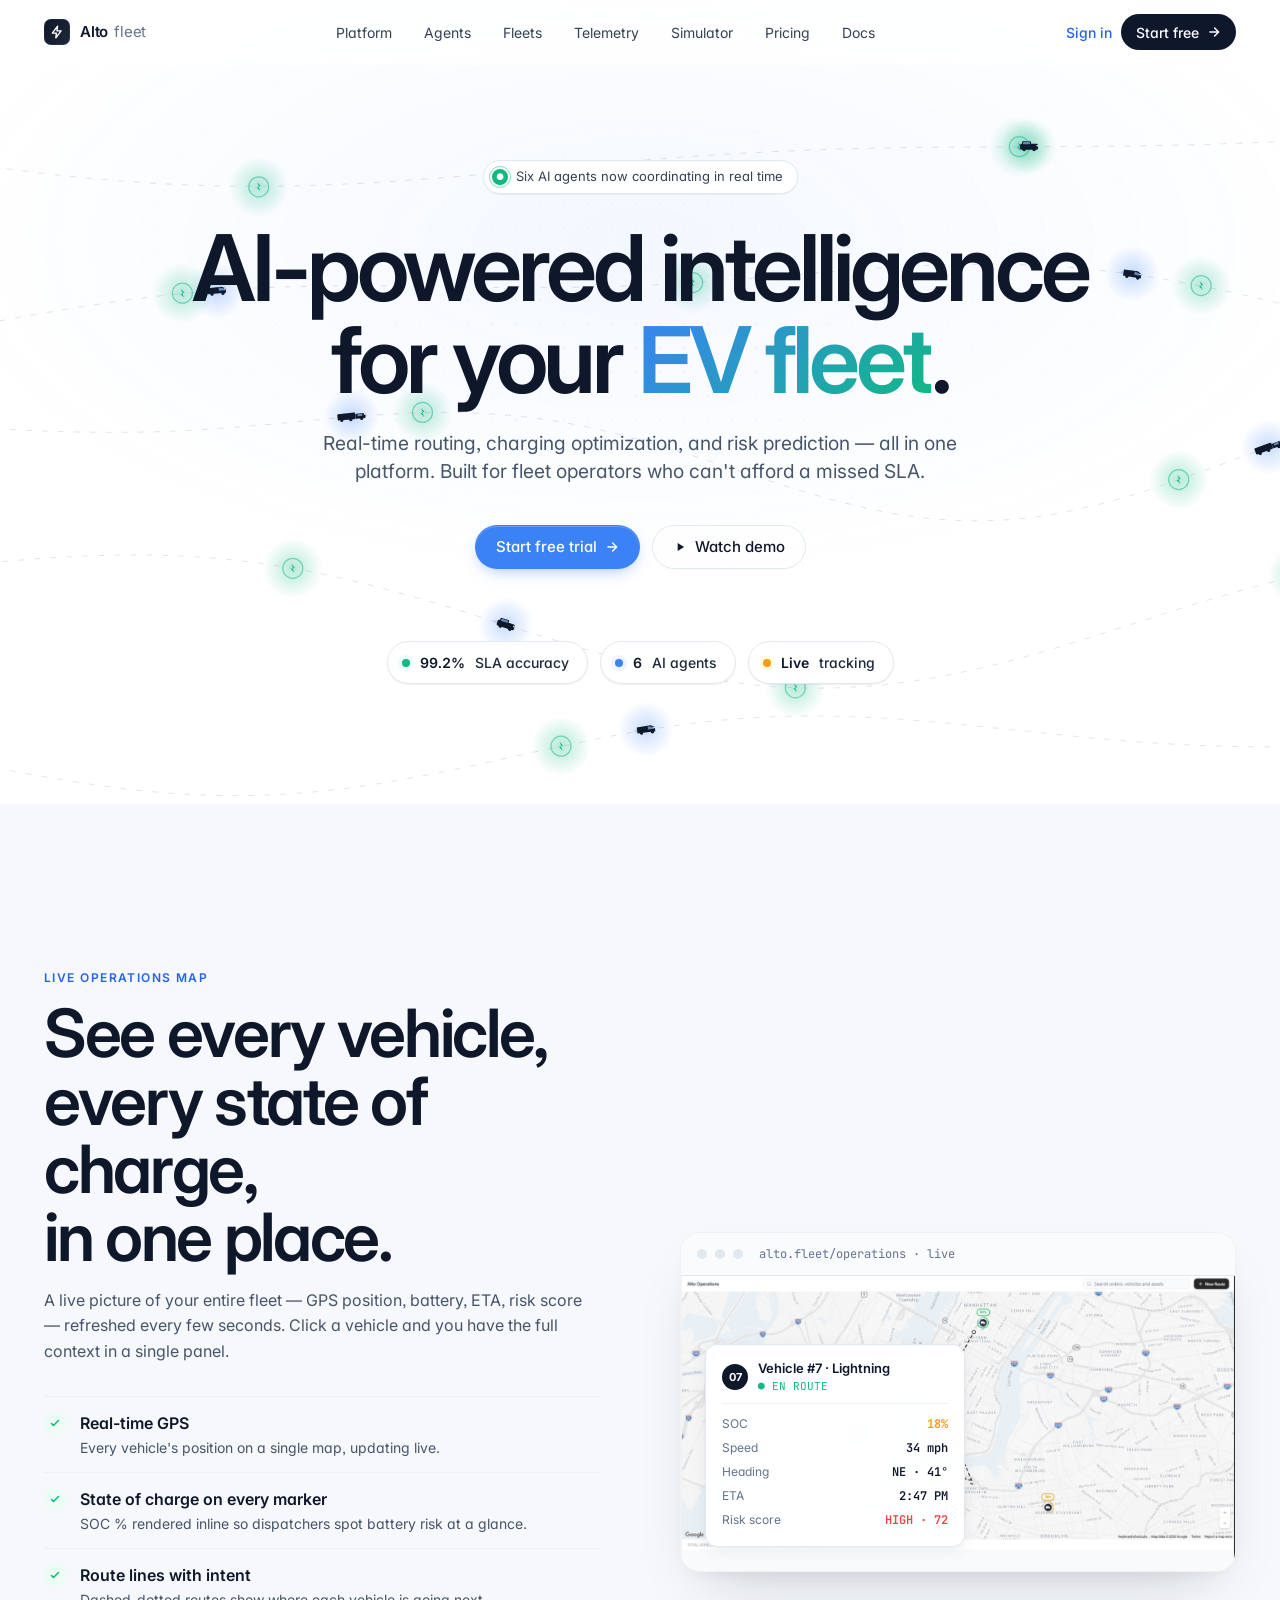
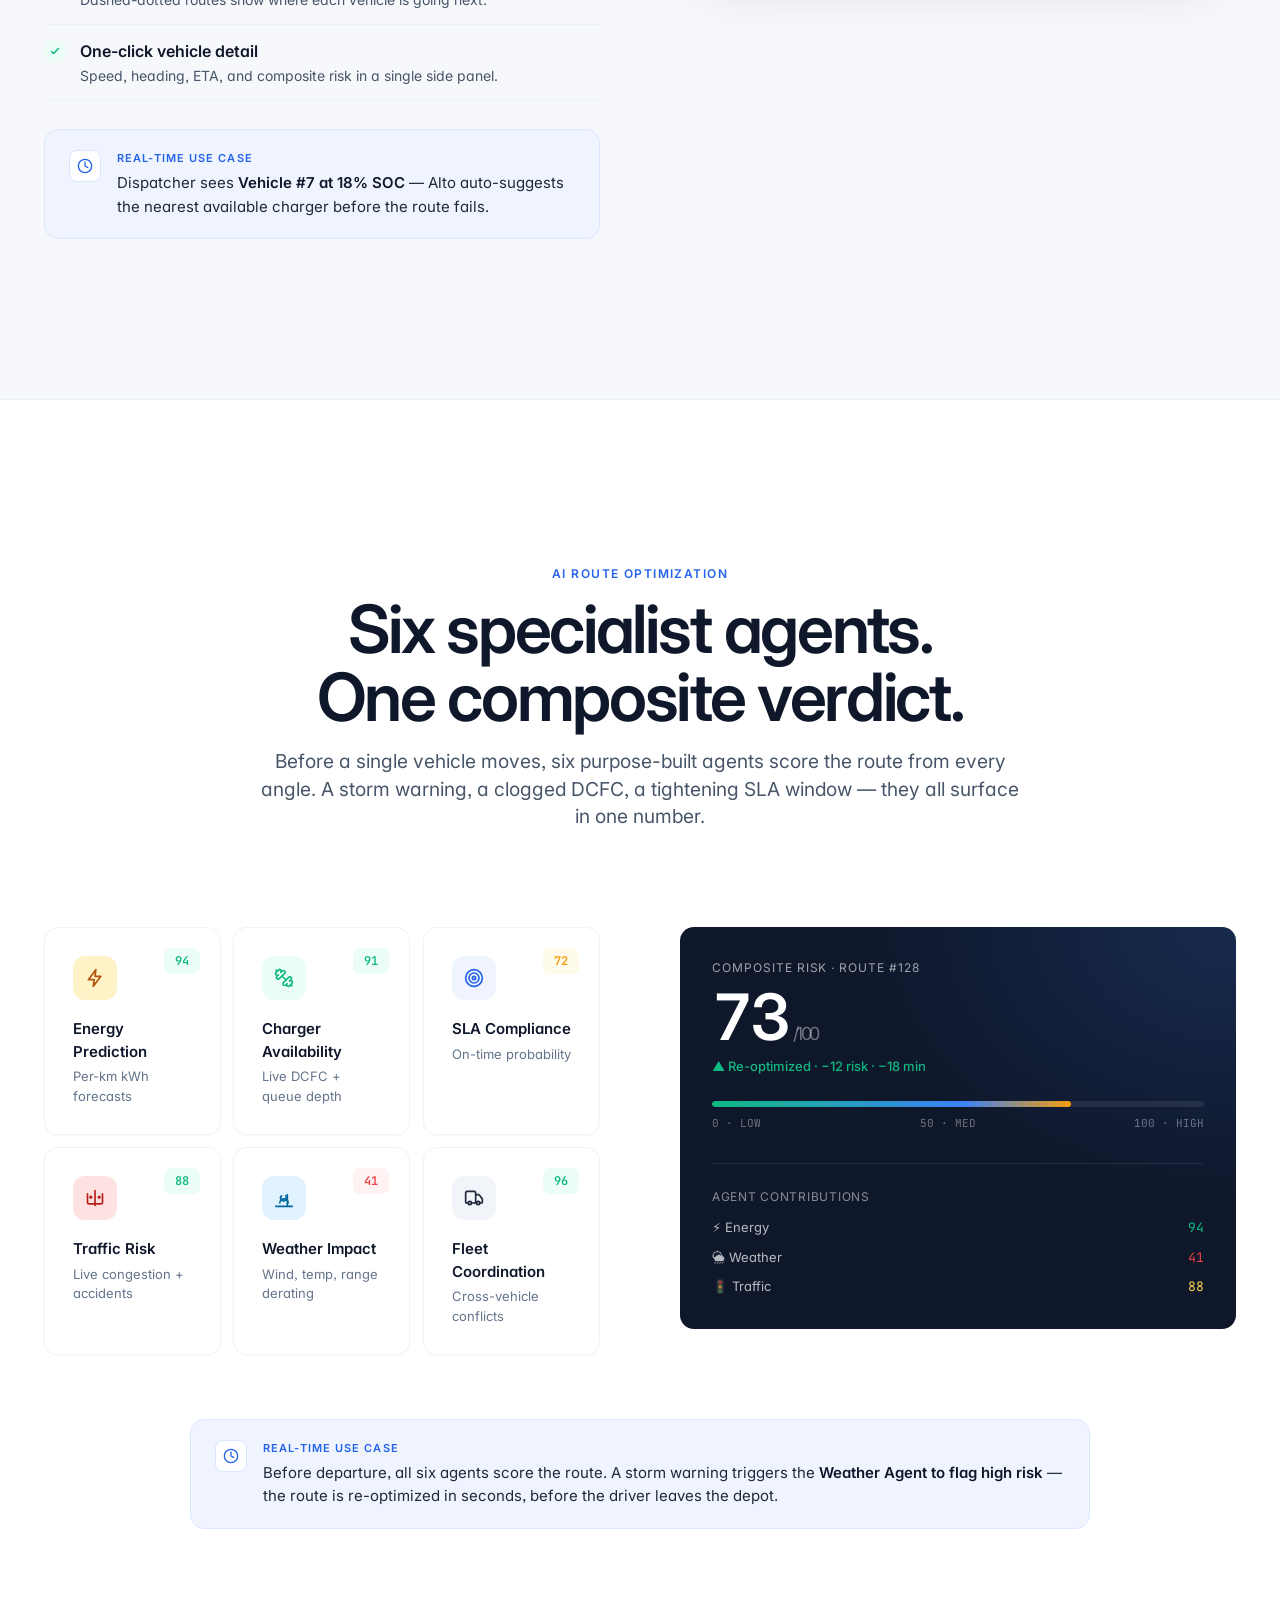
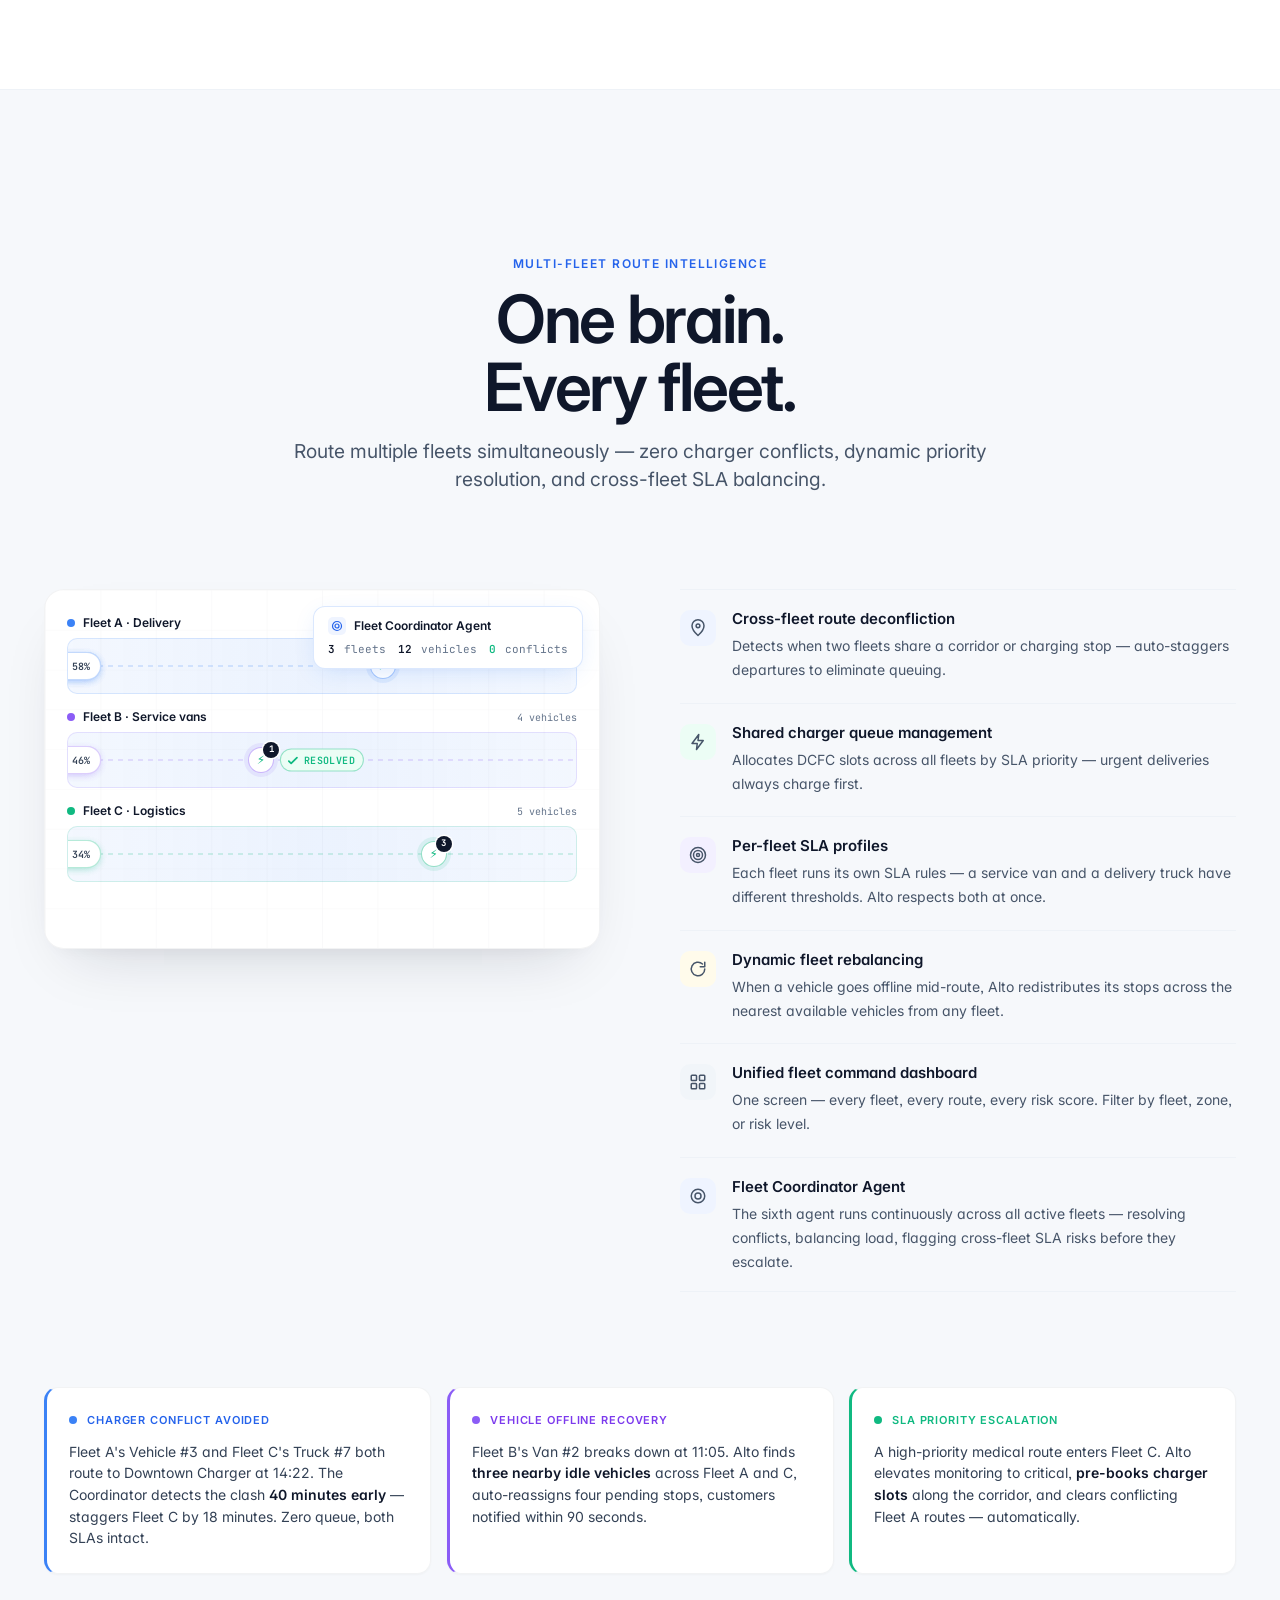
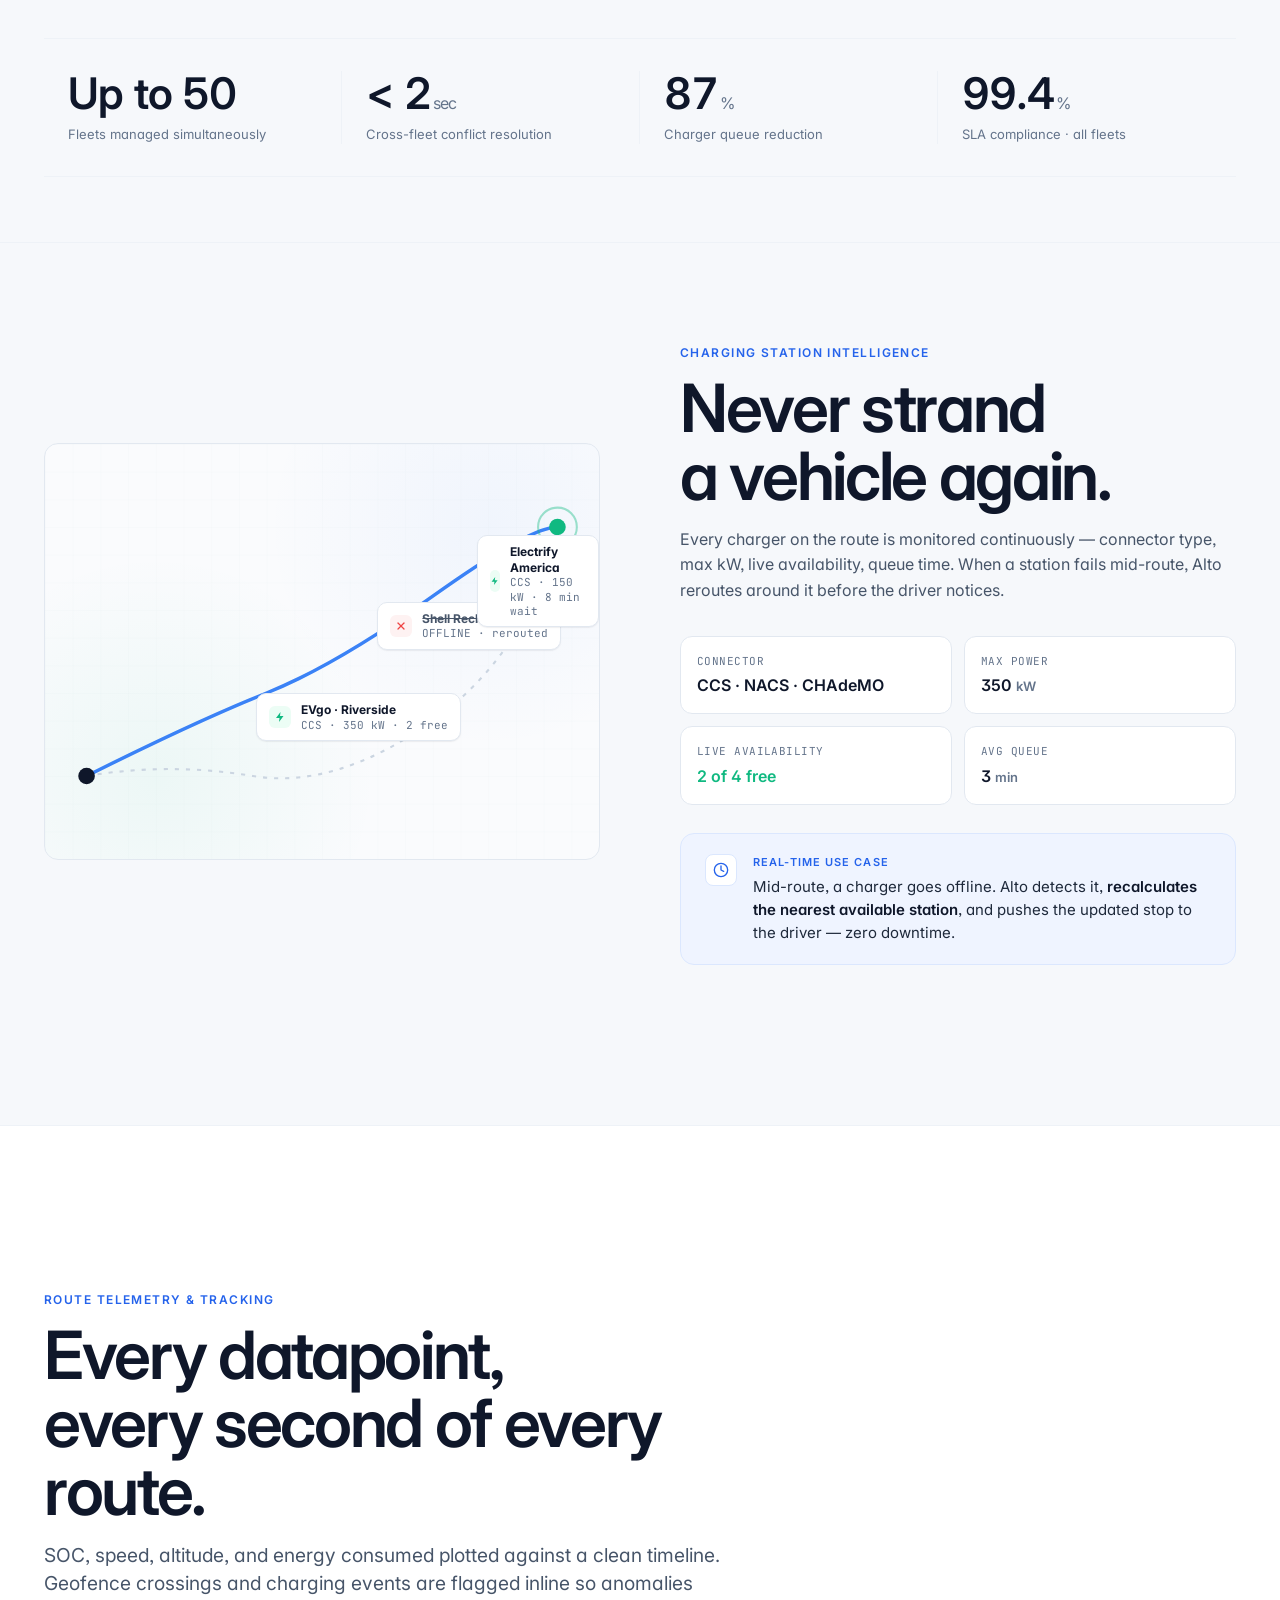
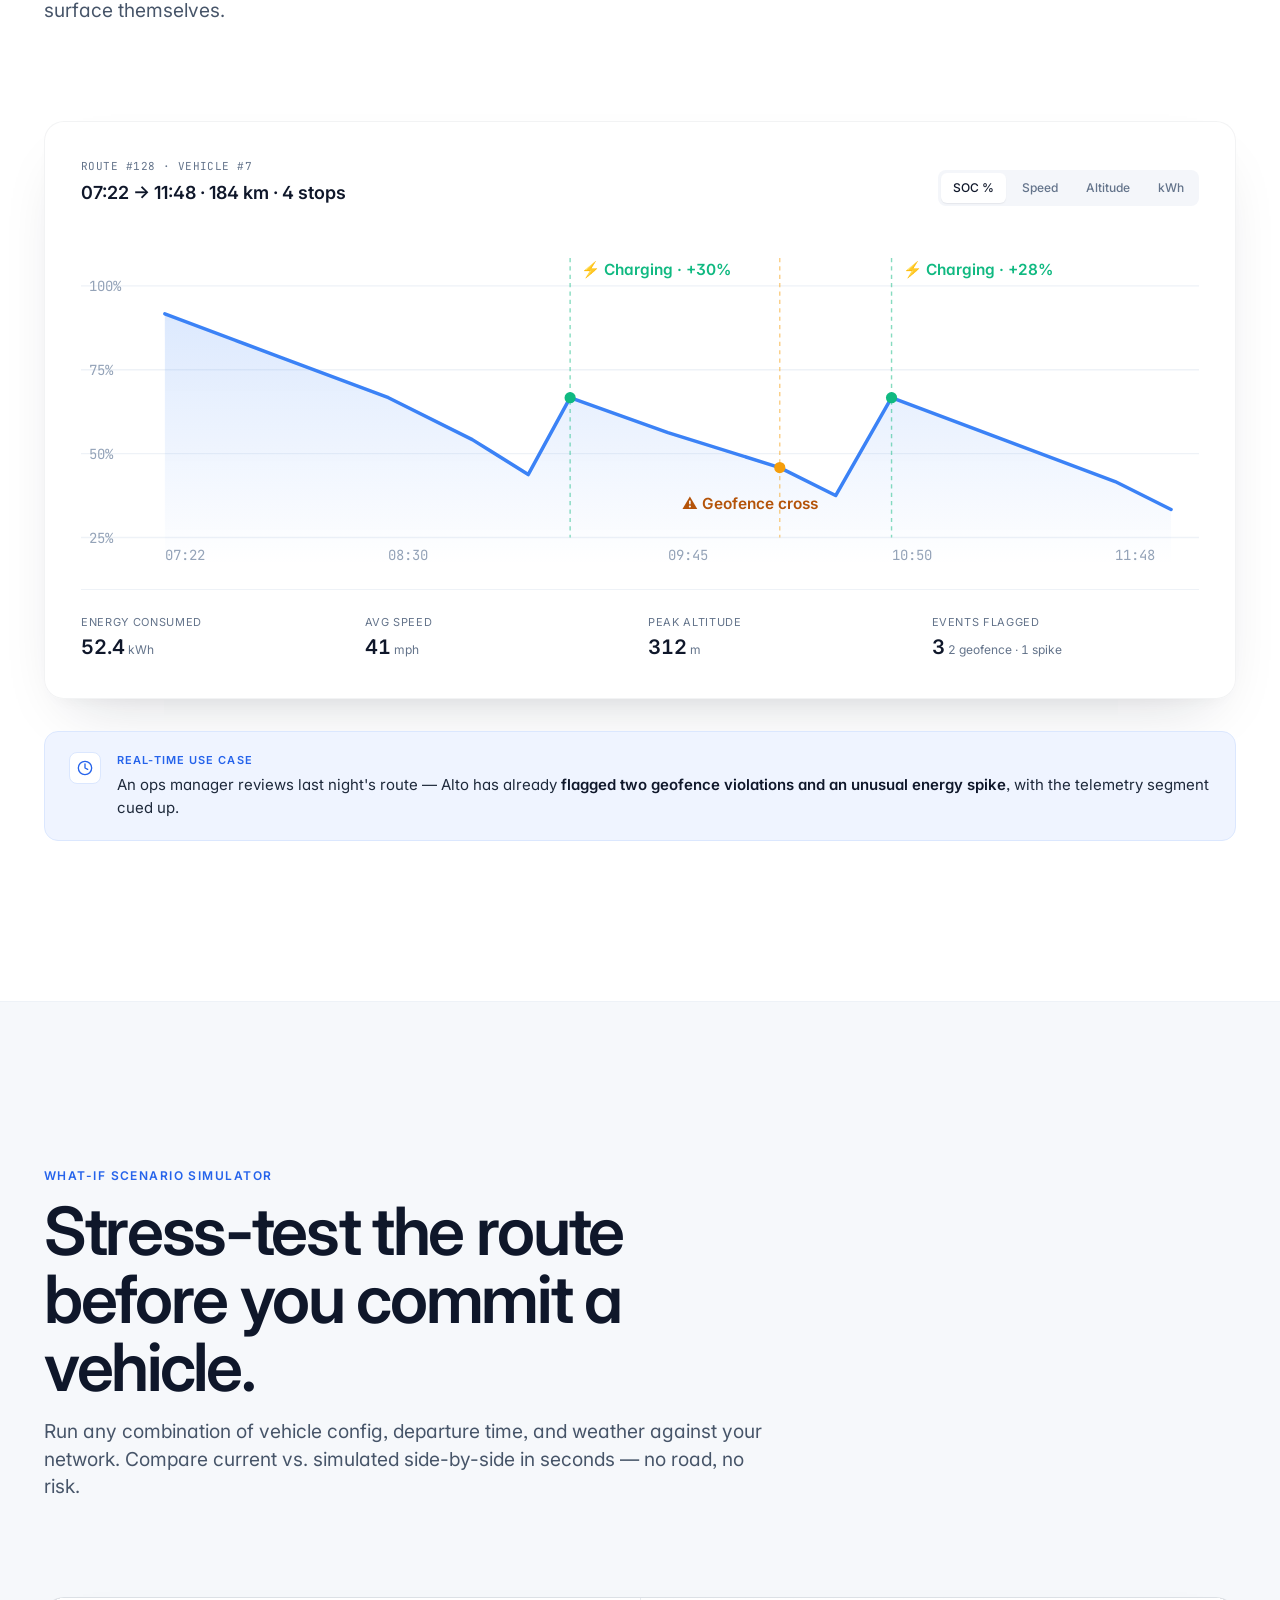
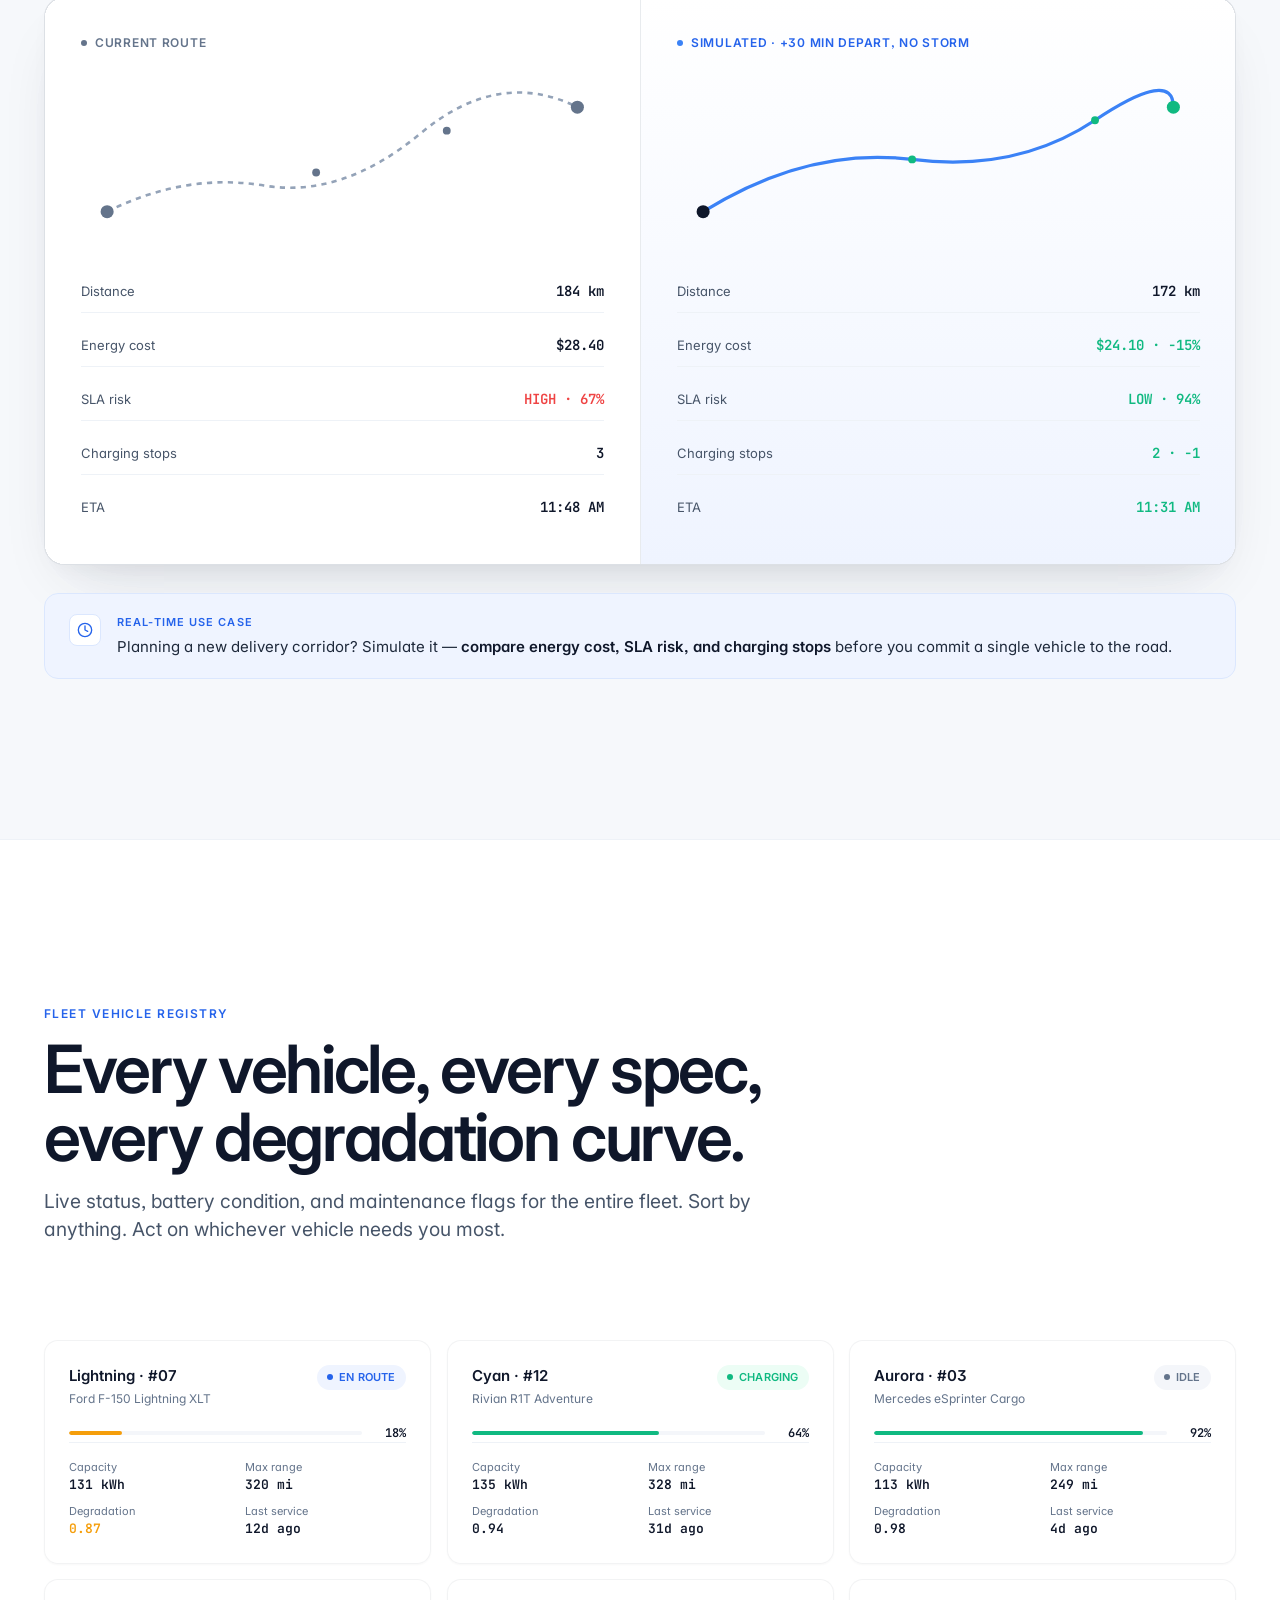
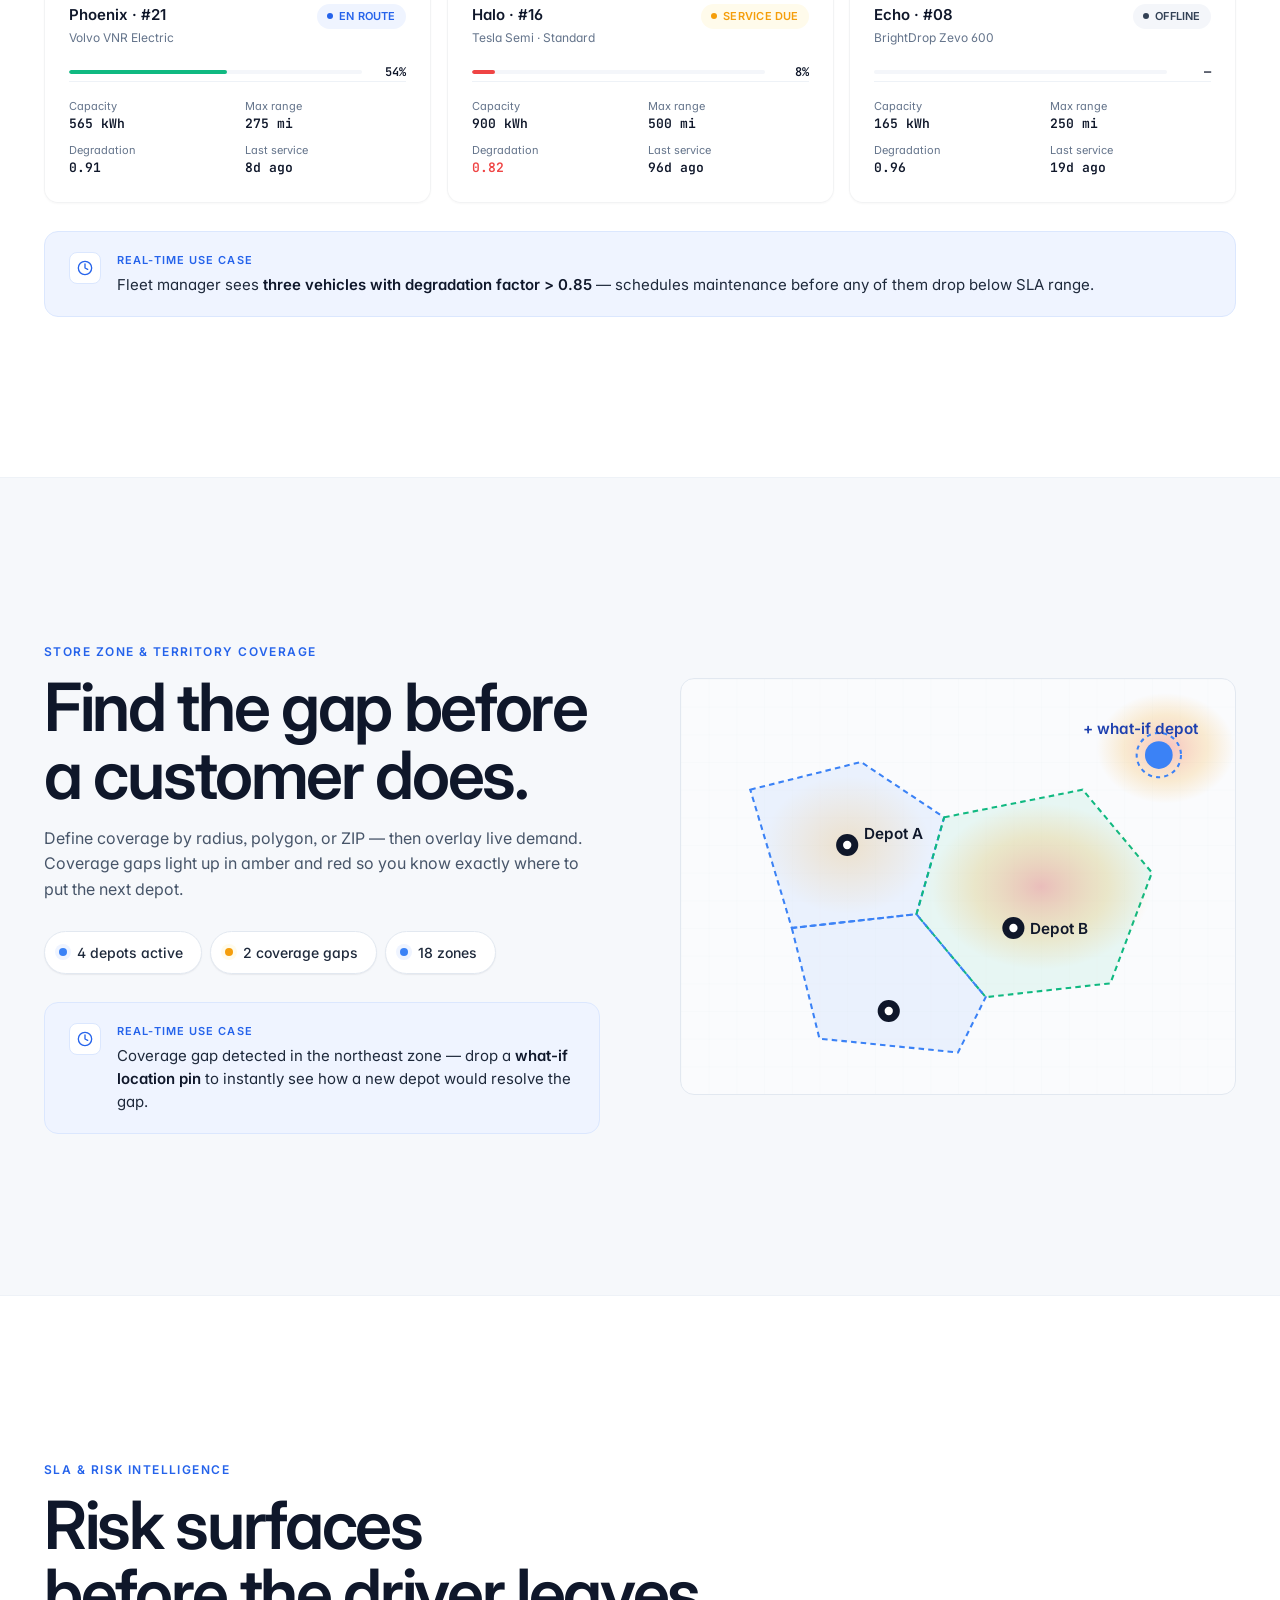
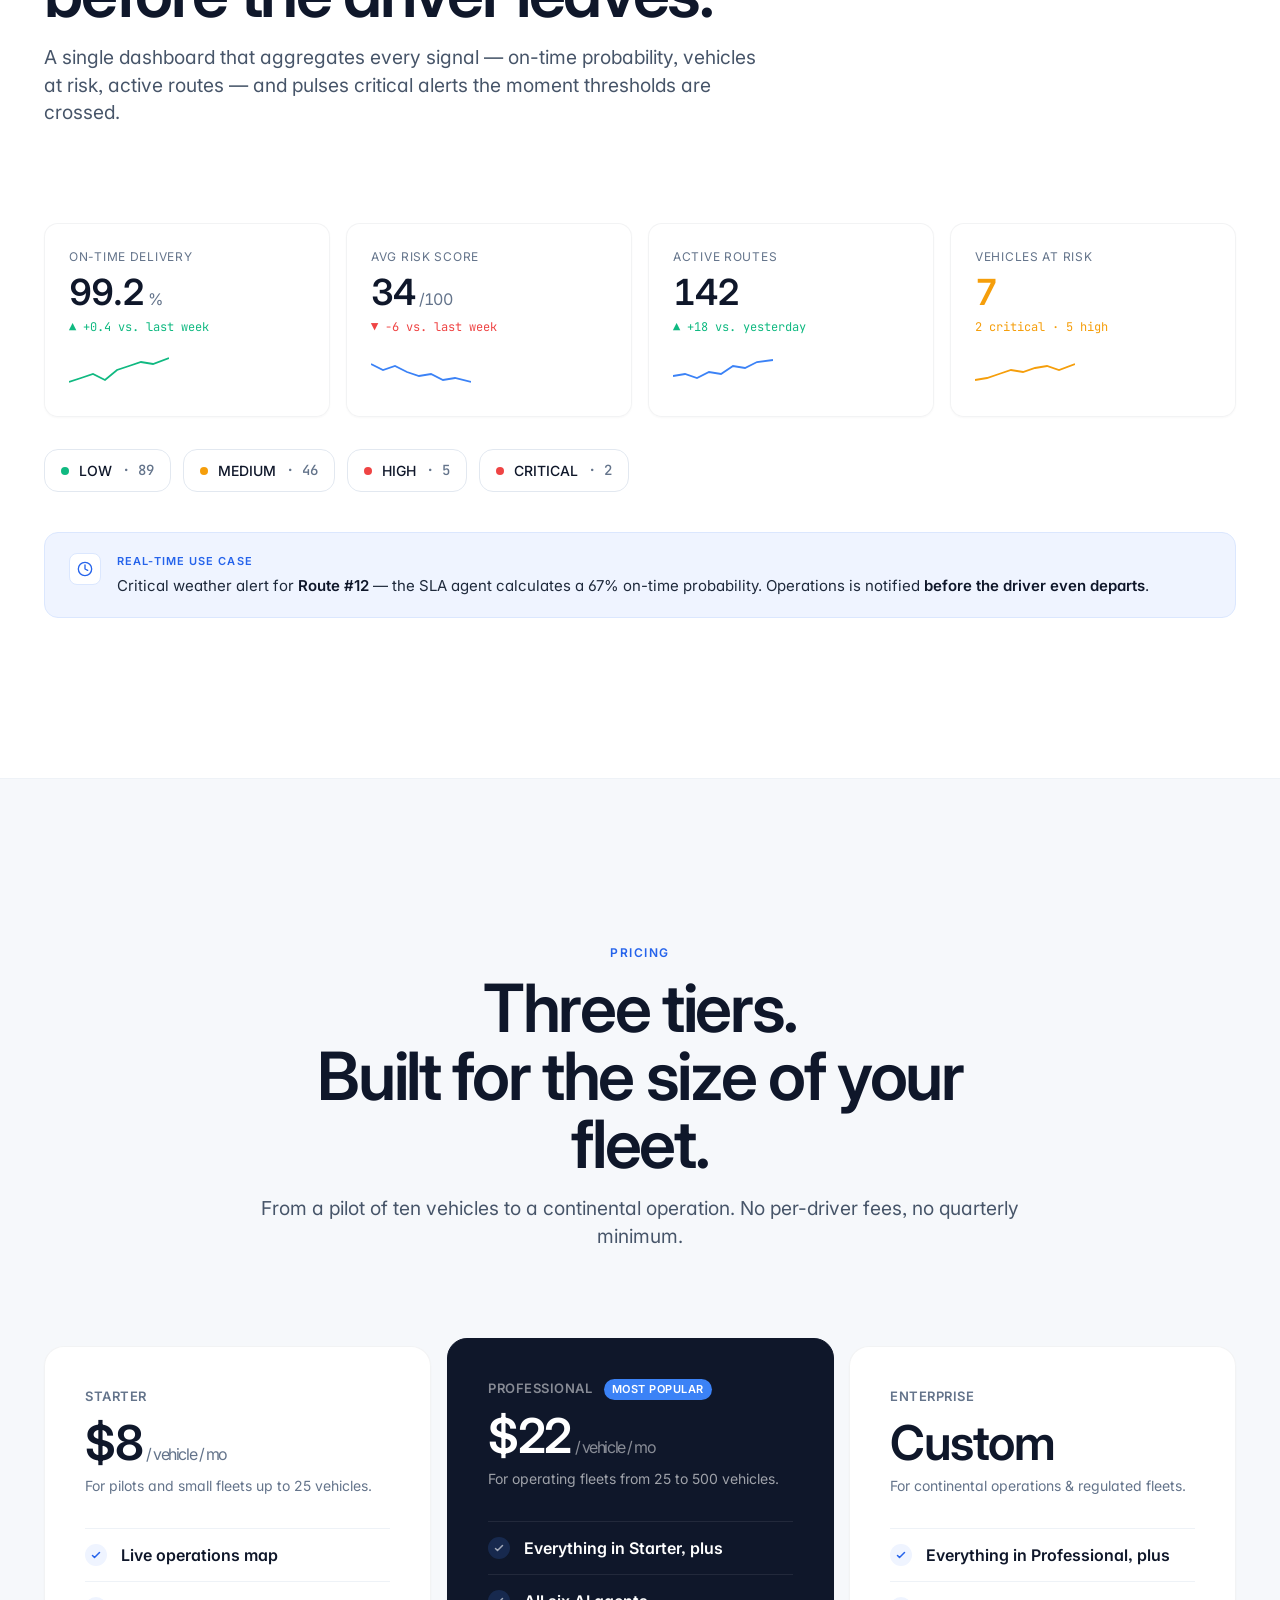
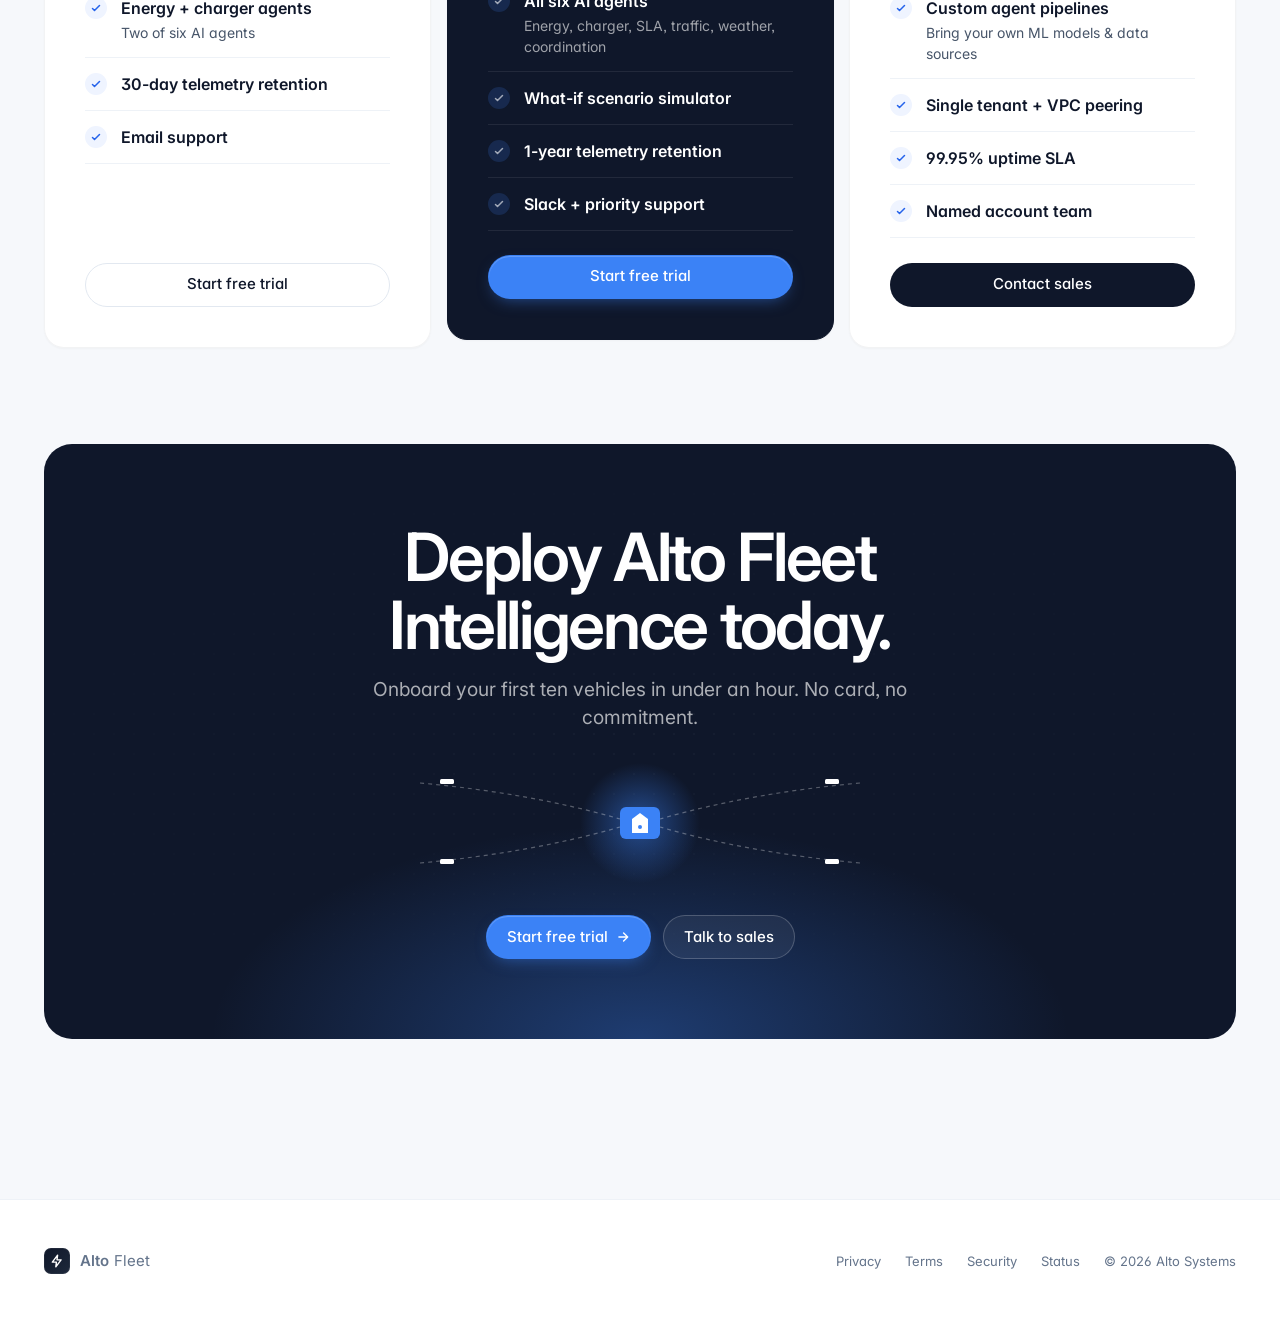
==== commit fcc7c751: "Update index.html" ====
--- a/index.html
+++ b/index.html
@@ -3,7 +3,7 @@
 <head>
 <meta charset="utf-8" />
 <meta name="viewport" content="width=device-width, initial-scale=1" />
-<title>Alto Fleet Intelligence — AI-powered EV fleet operations</title>
+<title>Alto.fleet Intelligence — AI-powered EV fleet operations</title>
 <link rel="preconnect" href="https://fonts.googleapis.com">
 <link rel="preconnect" href="https://fonts.gstatic.com" crossorigin>
 <link href="https://fonts.googleapis.com/css2?family=Inter:wght@400;500;600;700&family=JetBrains+Mono:wght@400;500;600&display=swap" rel="stylesheet">
@@ -20,7 +20,7 @@
       <span class="brand-mark">
         <svg viewBox="0 0 24 24" fill="none" stroke="currentColor" stroke-width="2.4" stroke-linecap="round" stroke-linejoin="round"><path d="M13 2 4 14h7l-1 8 9-12h-7z"/></svg>
       </span>
-      <span class="brand-name"><b>Alto</b><span>Fleet</span></span>
+      <span class="brand-name"><b>Alto</b><span>fleet</span></span>
     </a>
     <div class="nav-links">
       <a href="#platform">Platform</a>
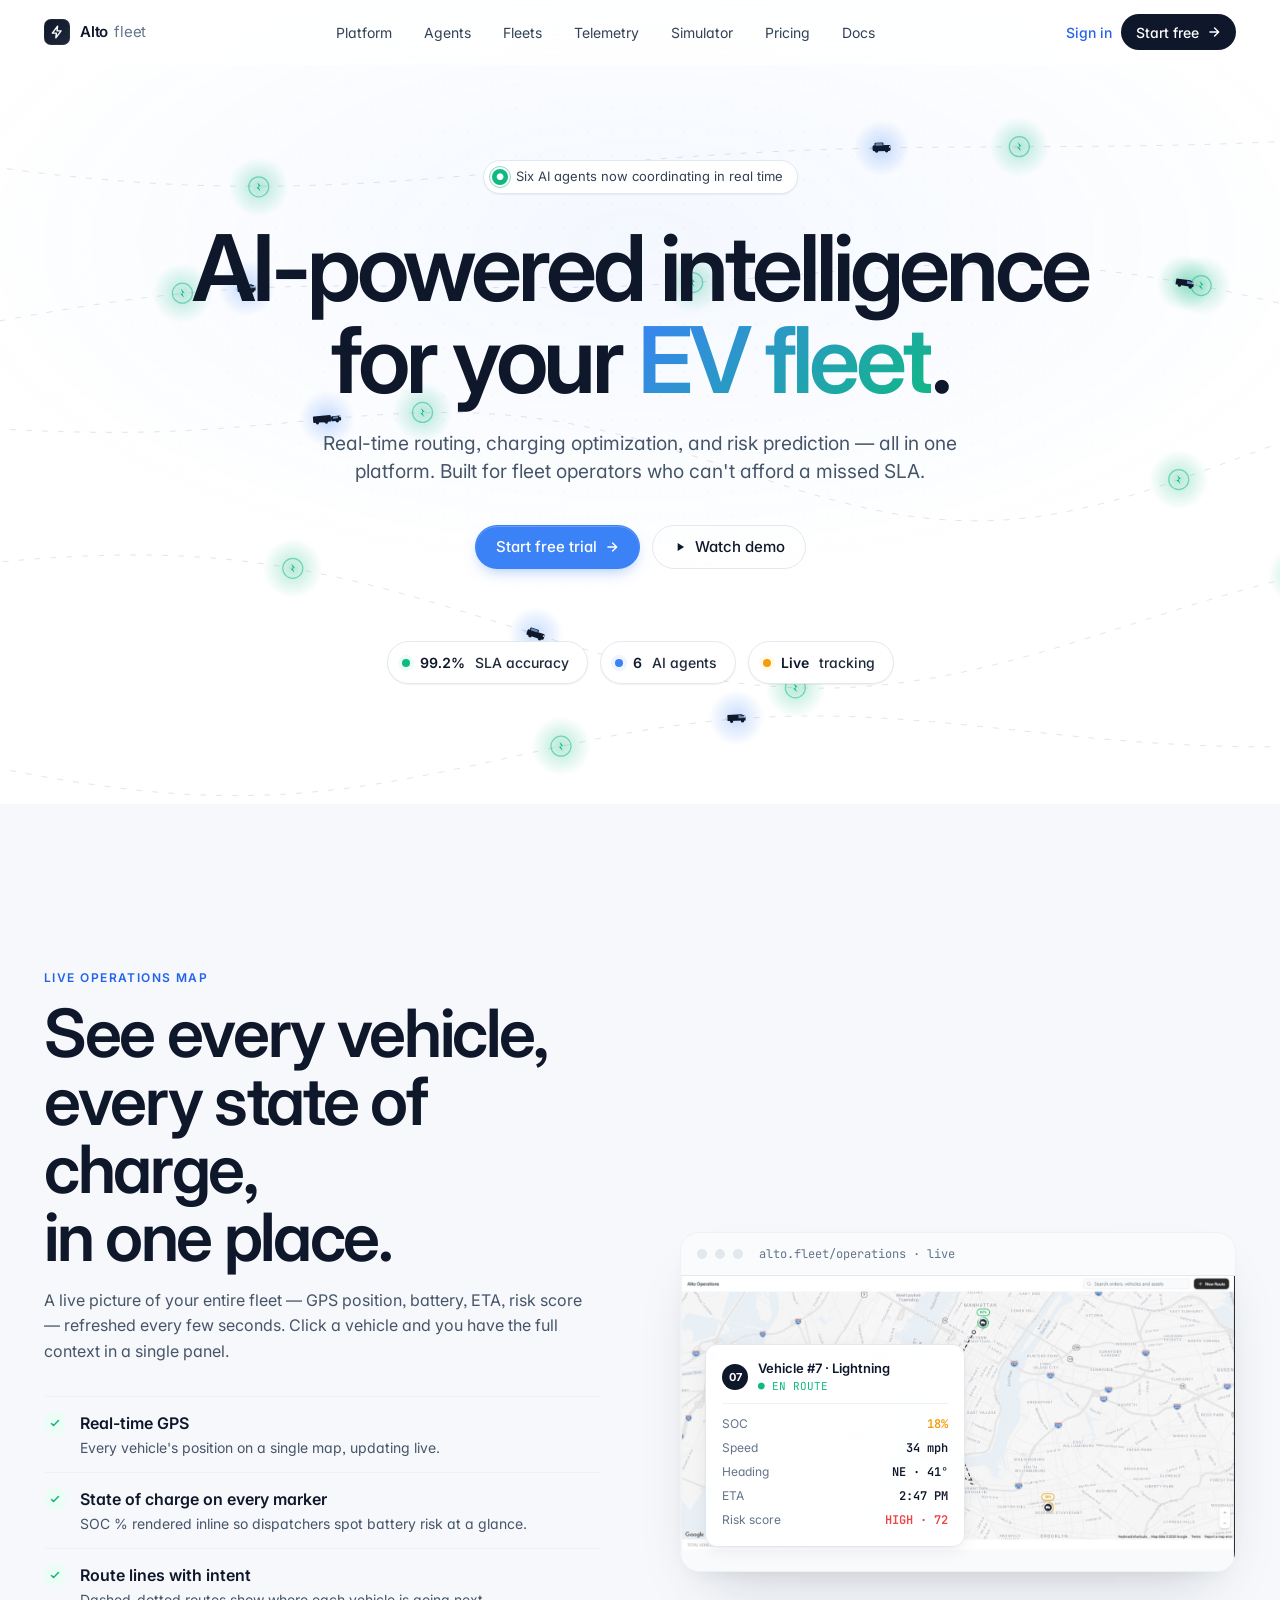
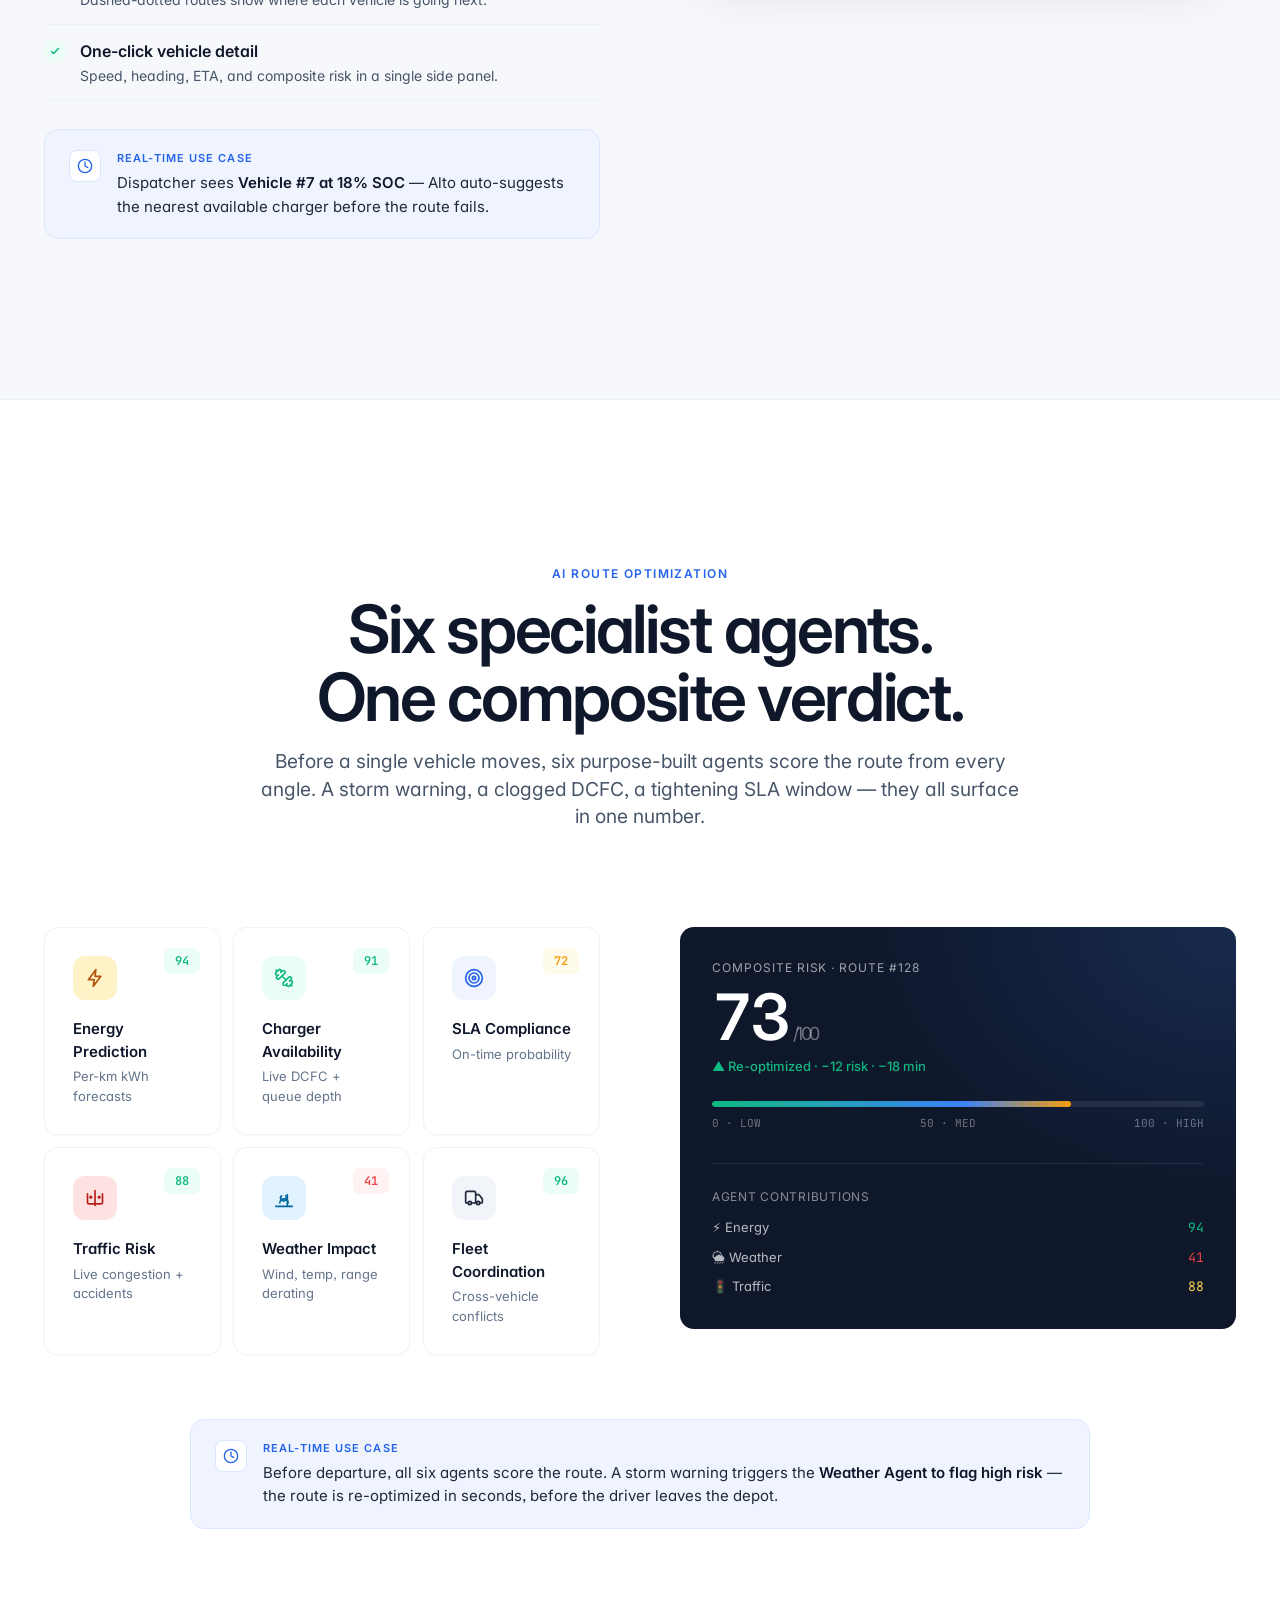
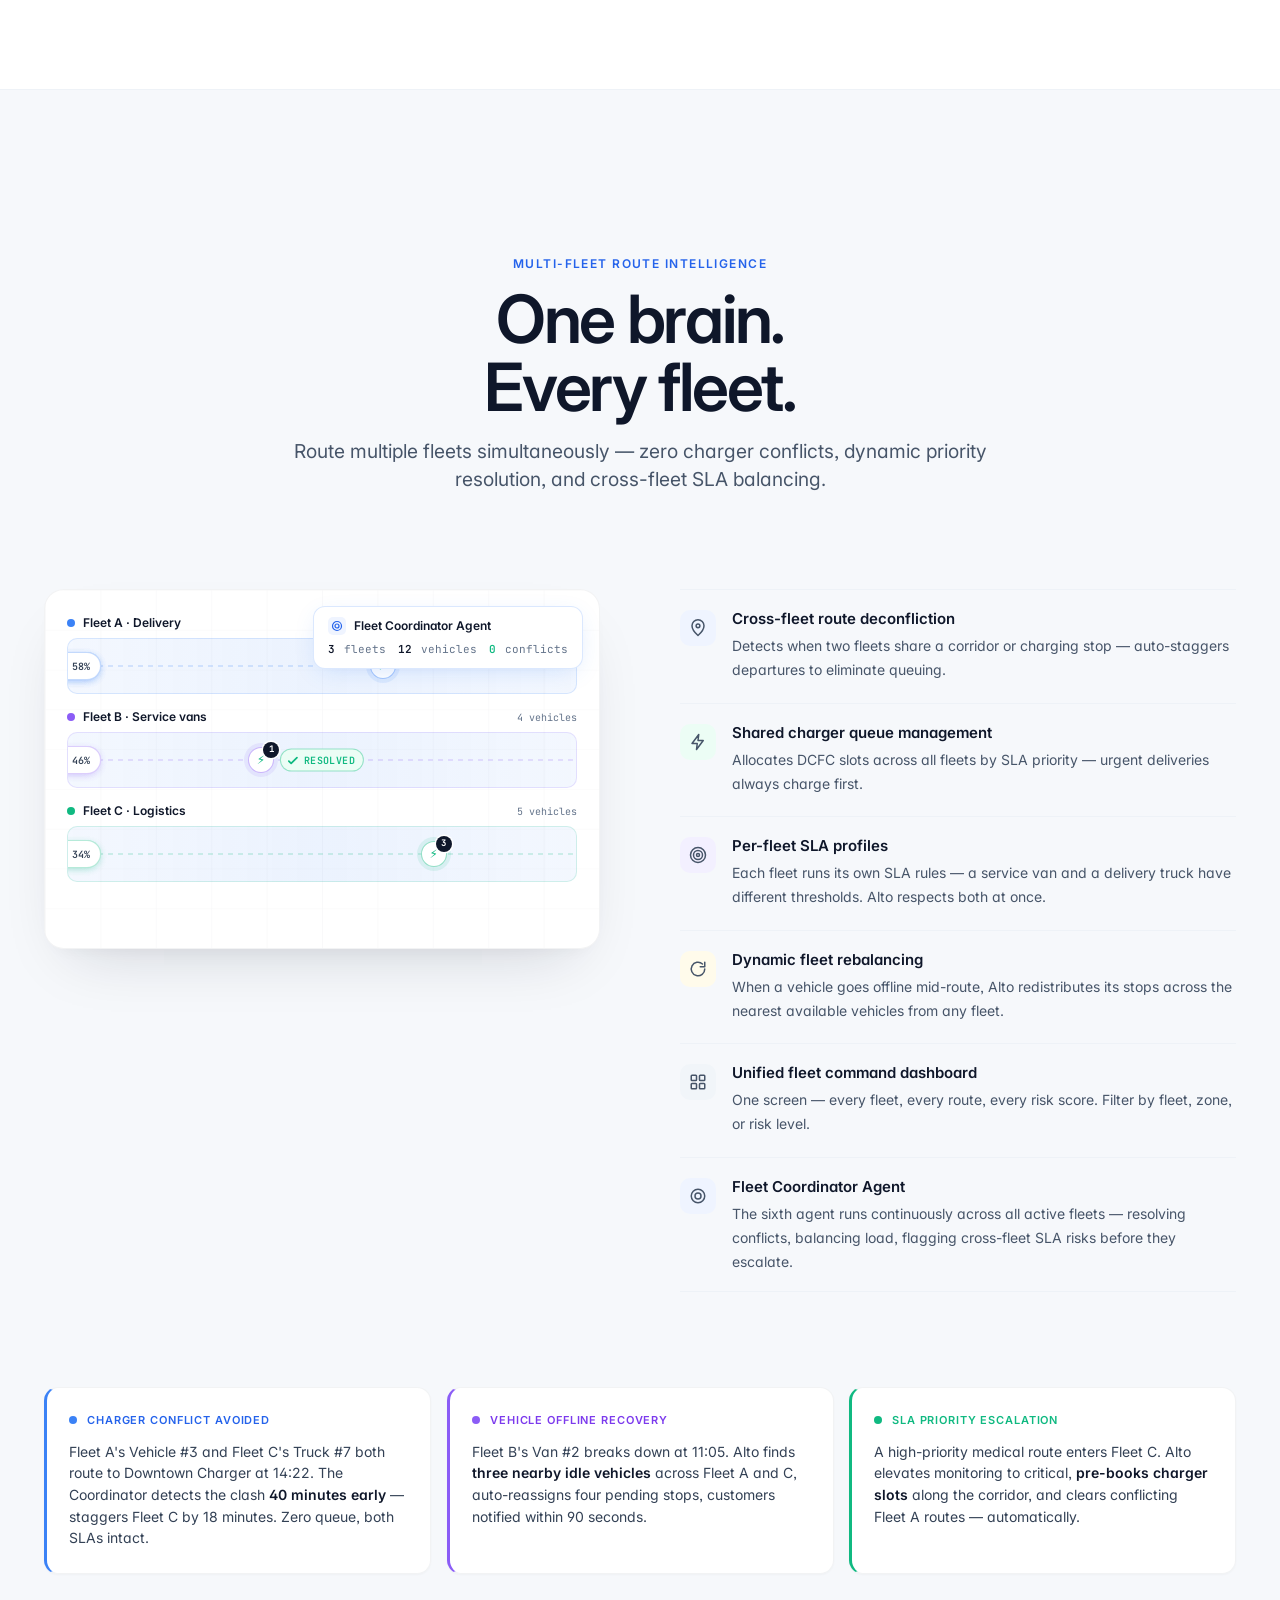
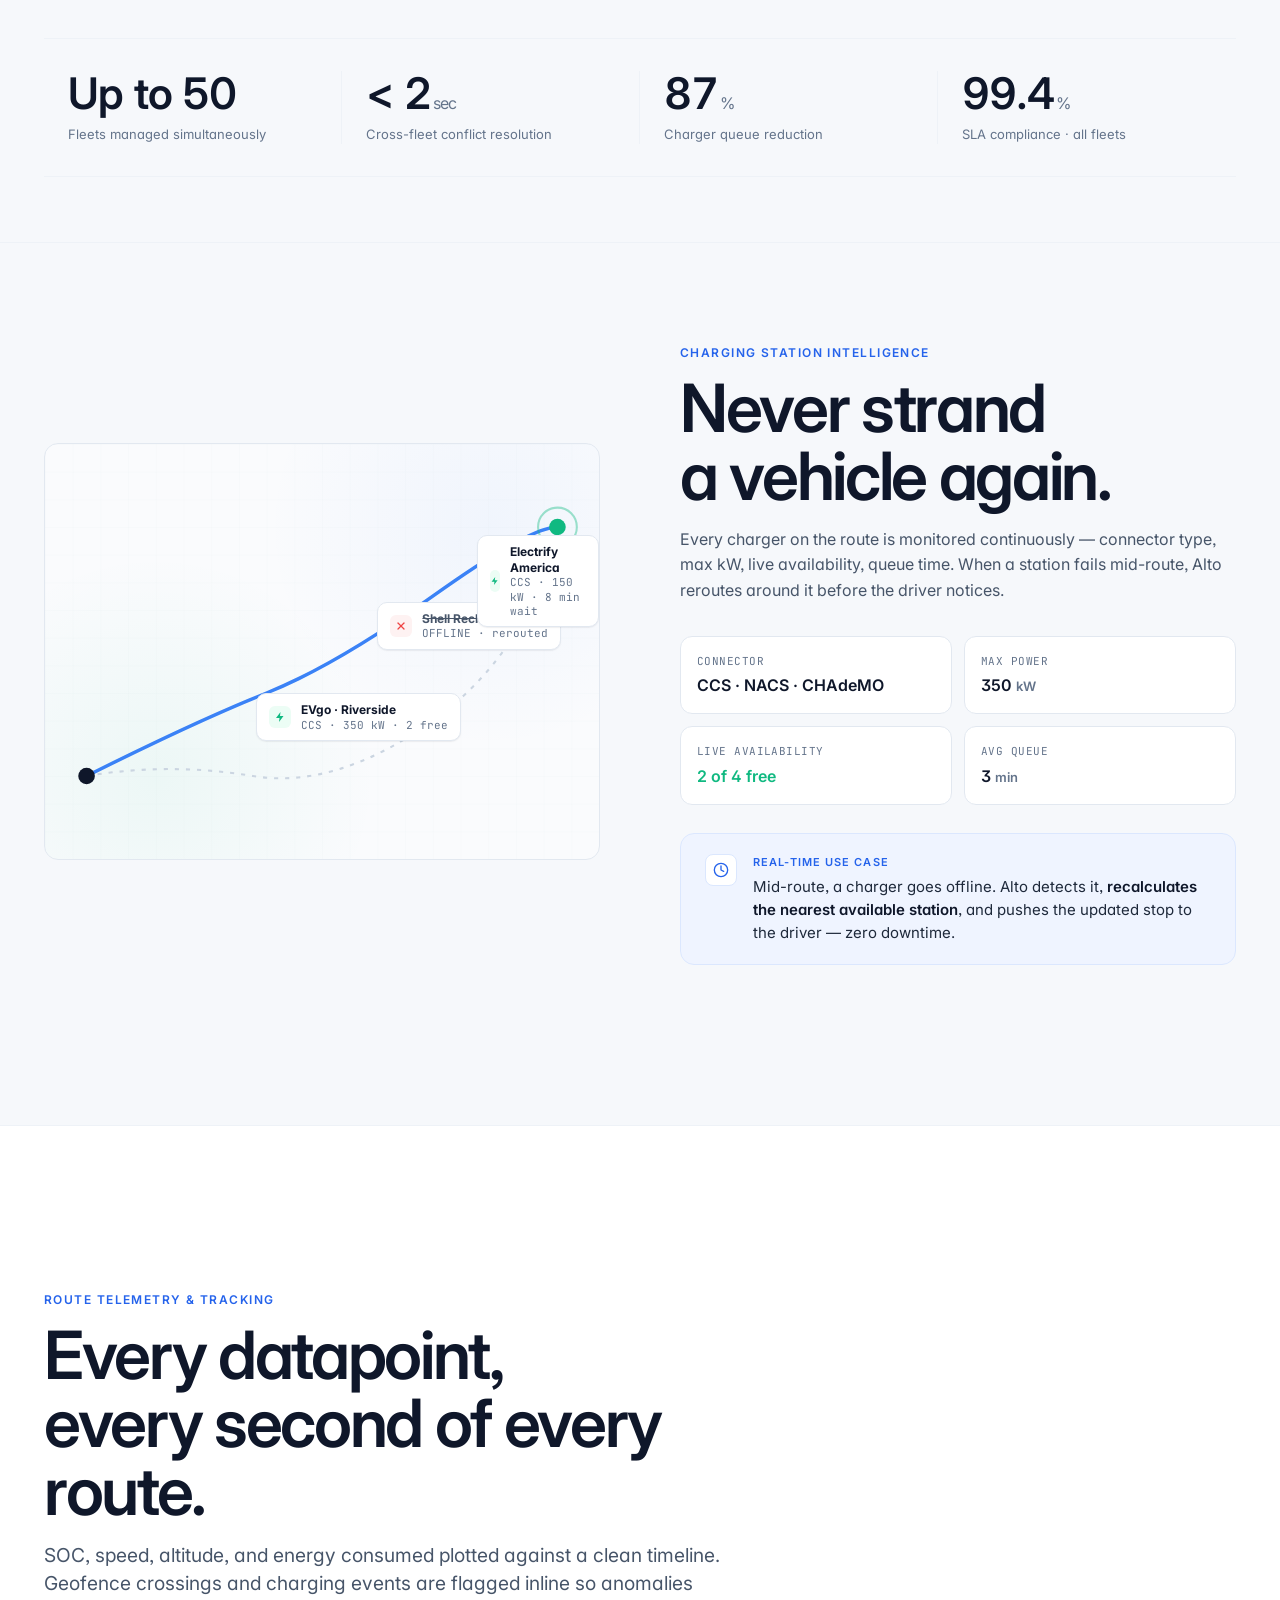
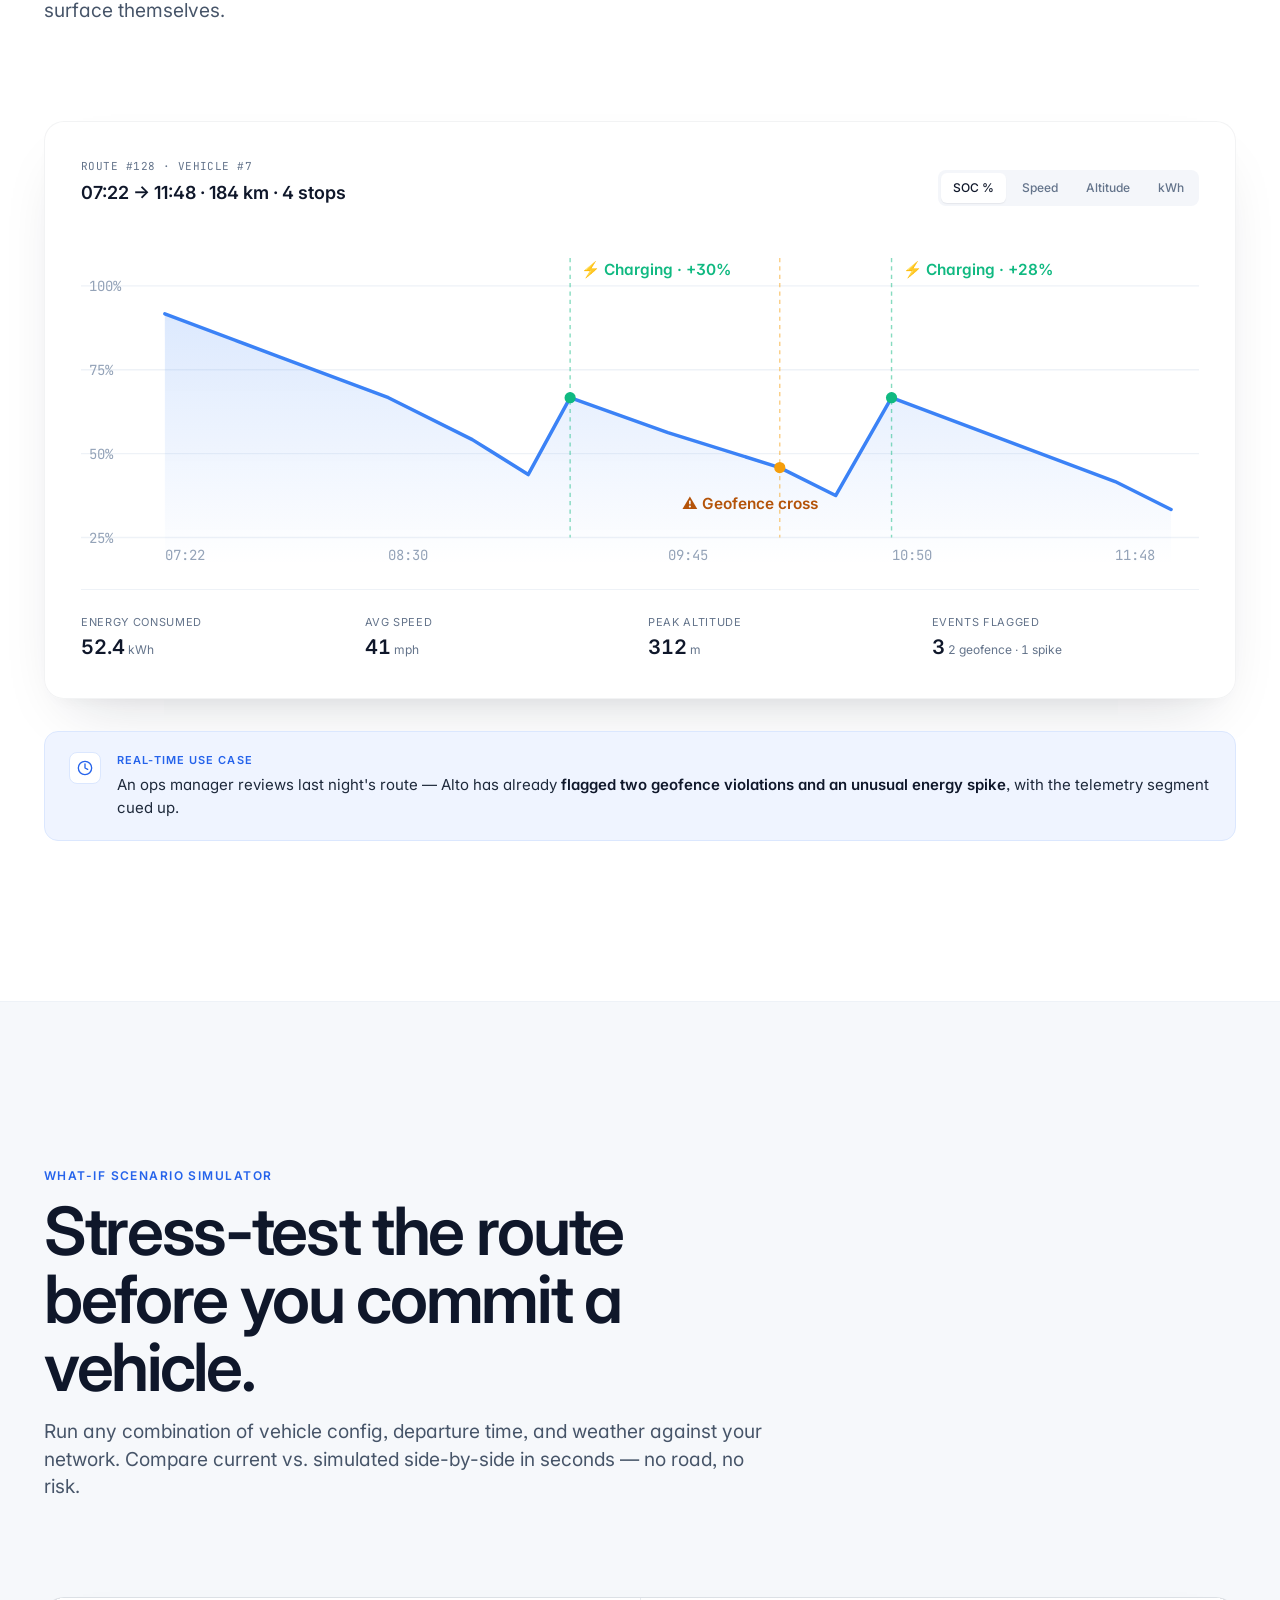
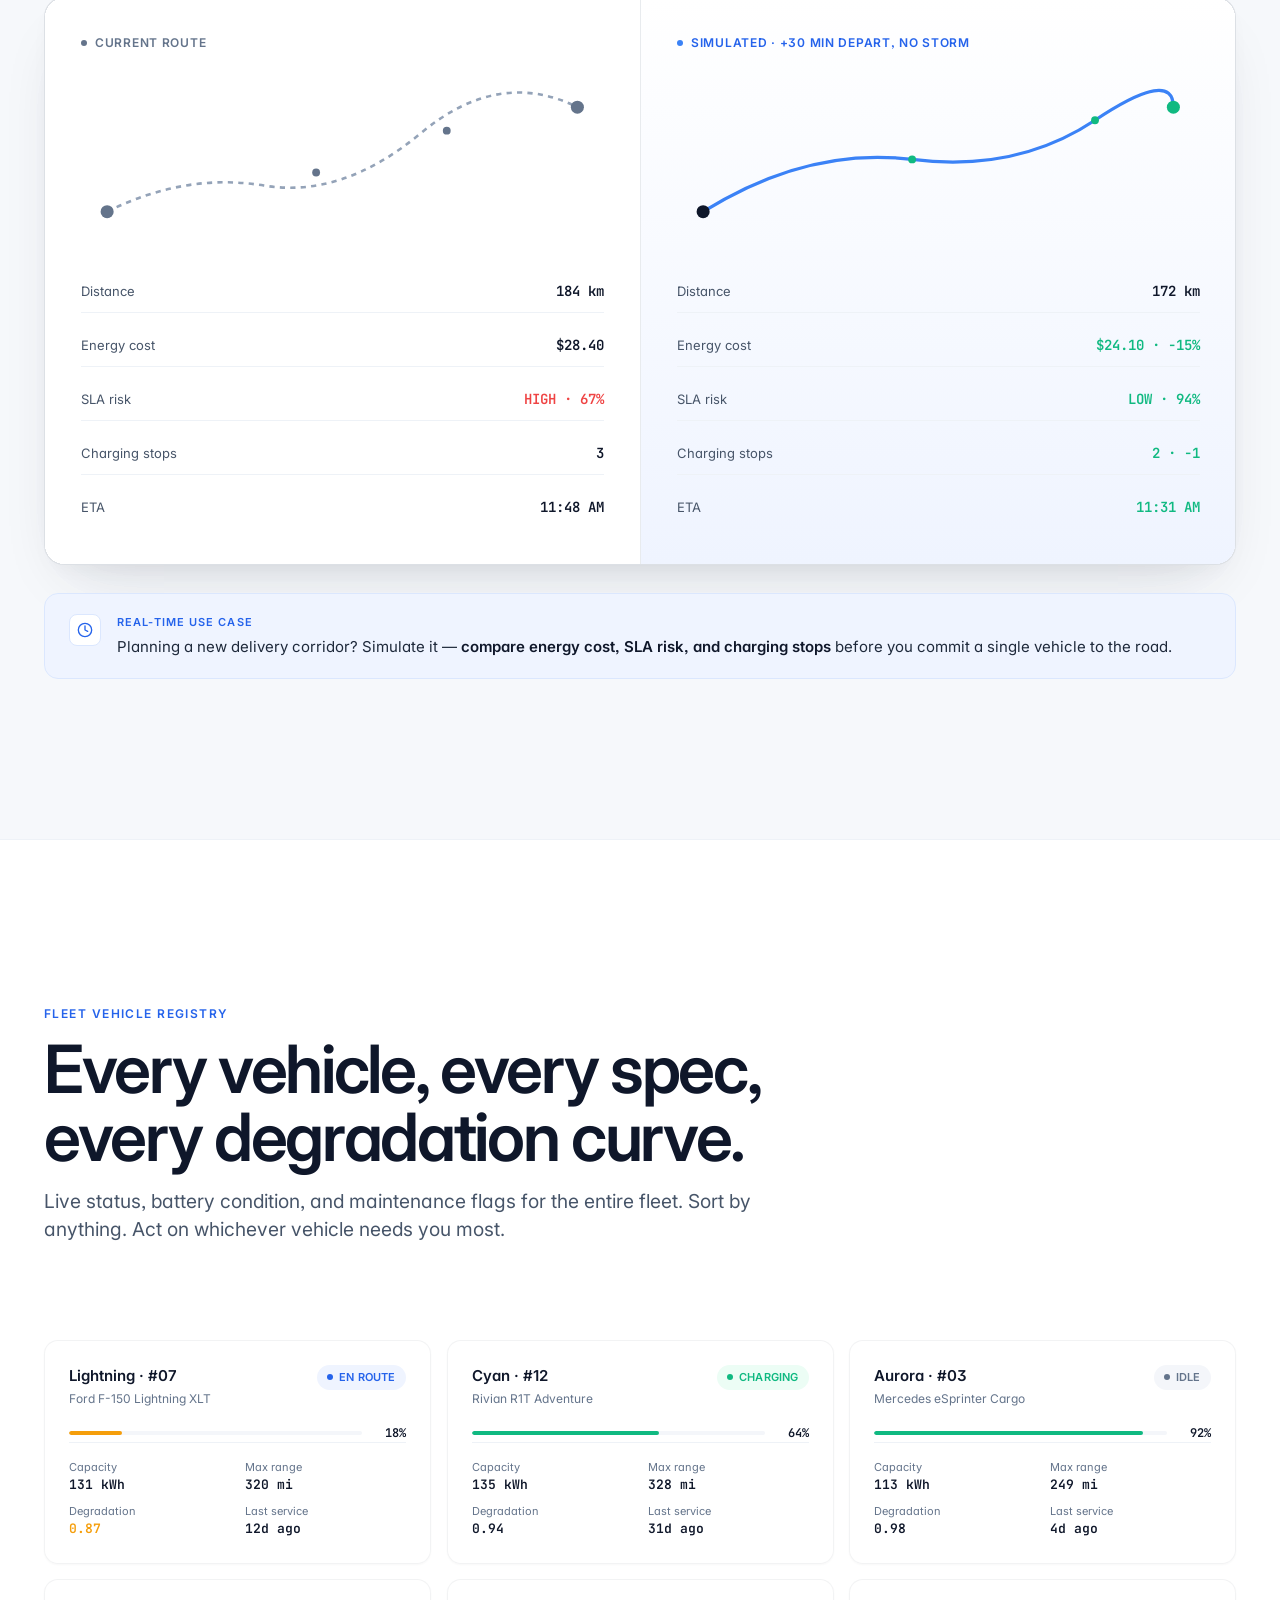
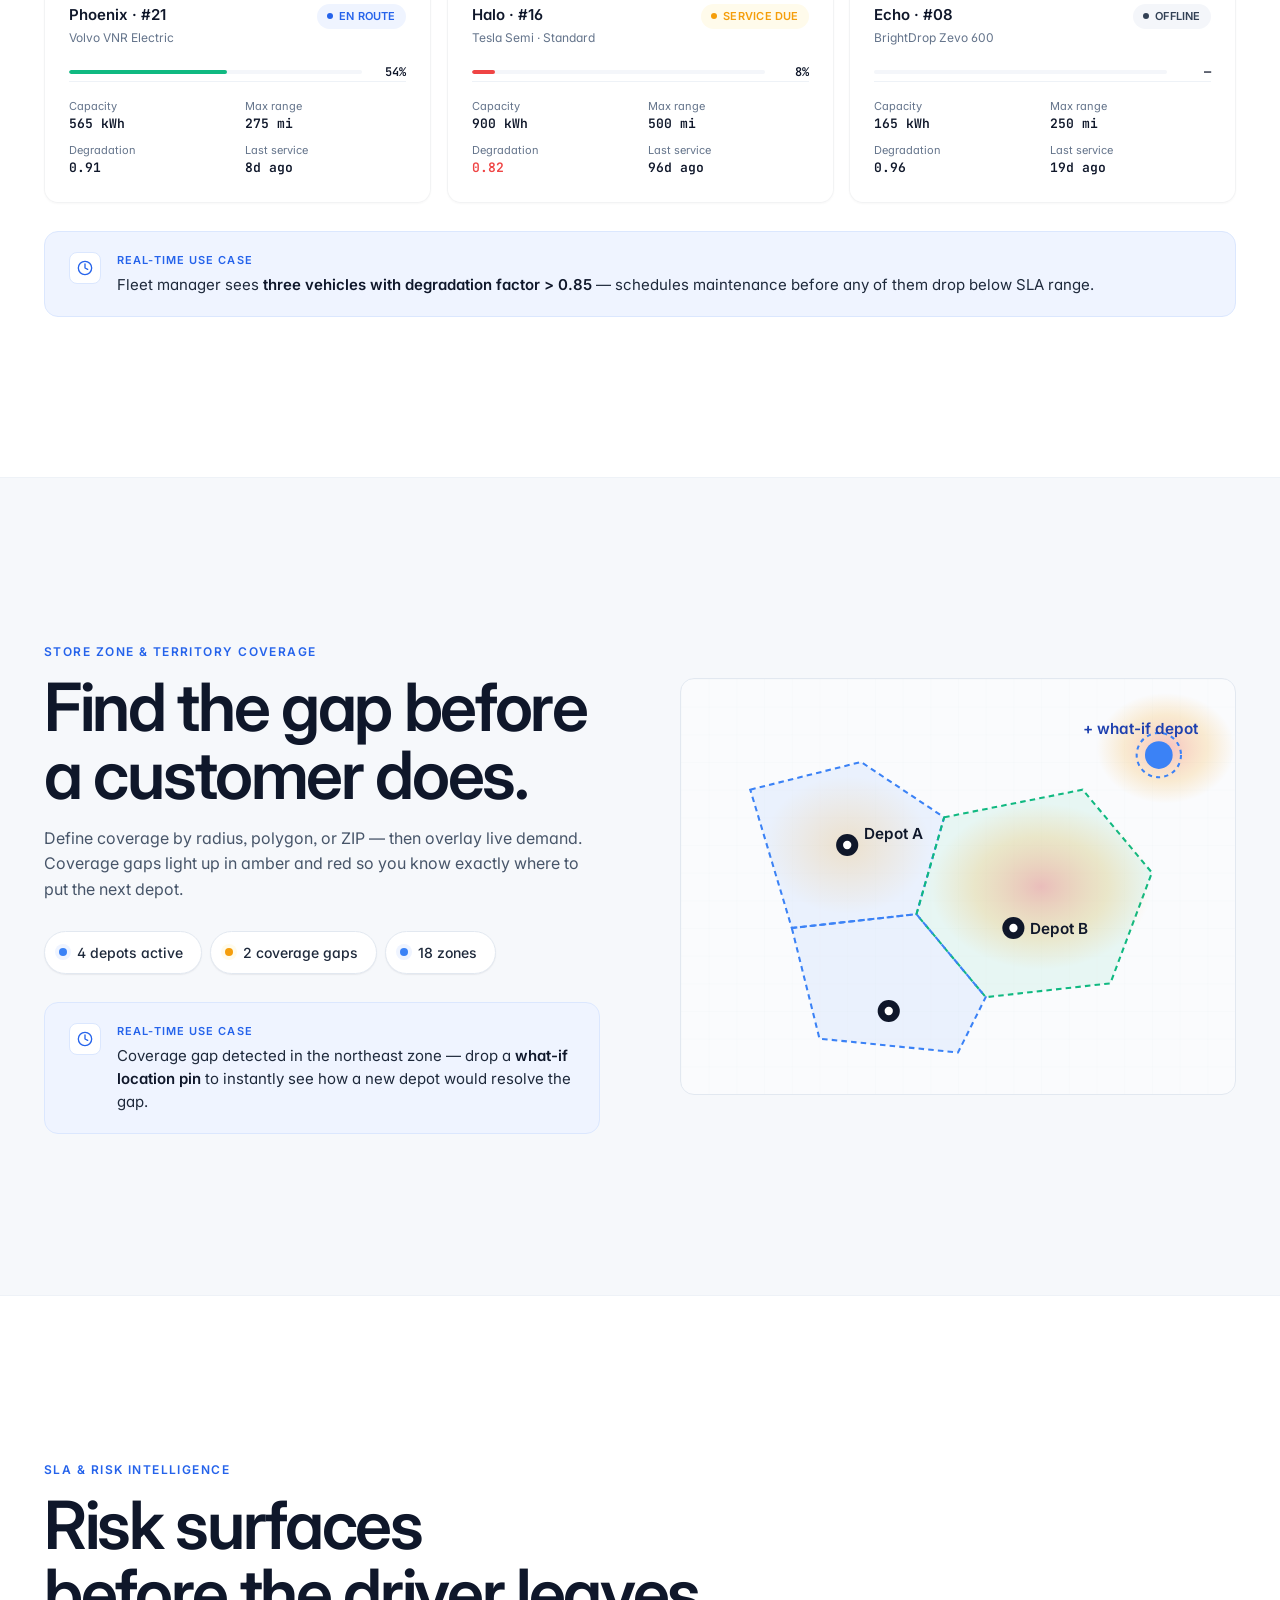
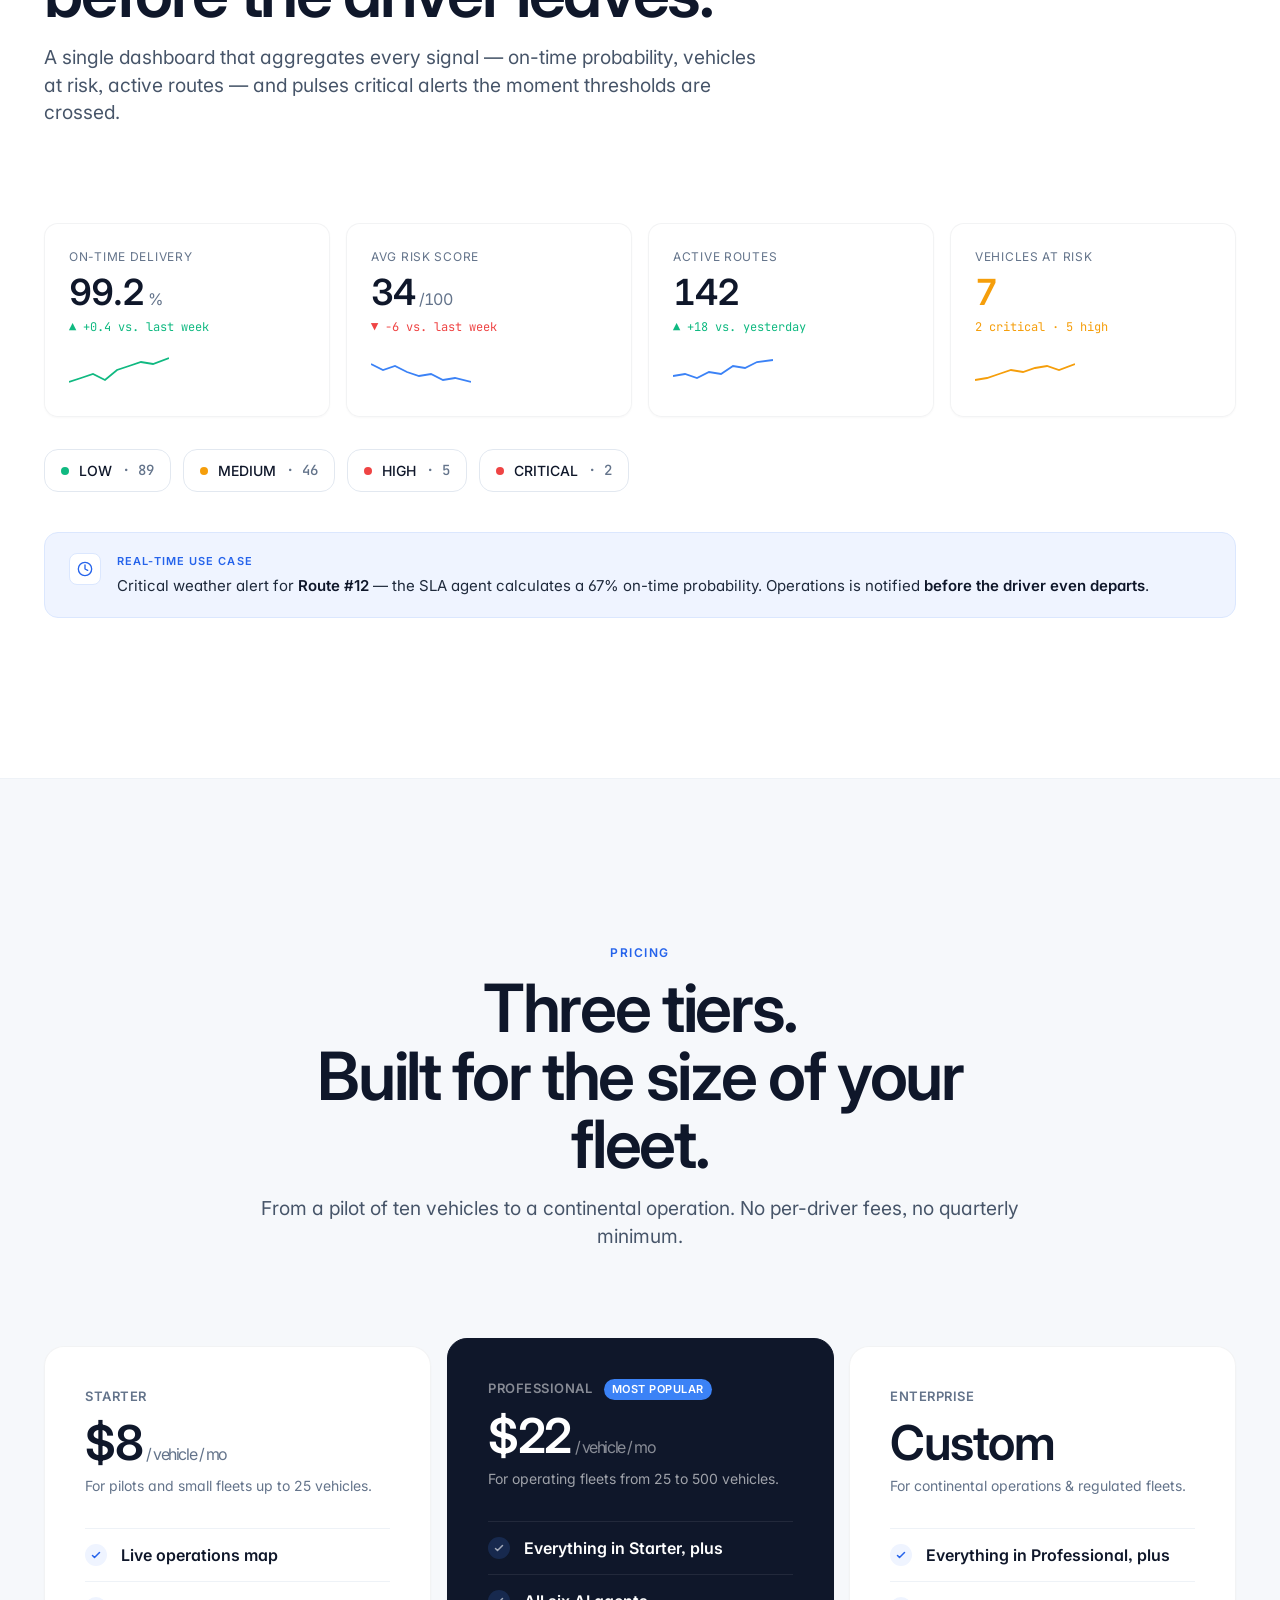
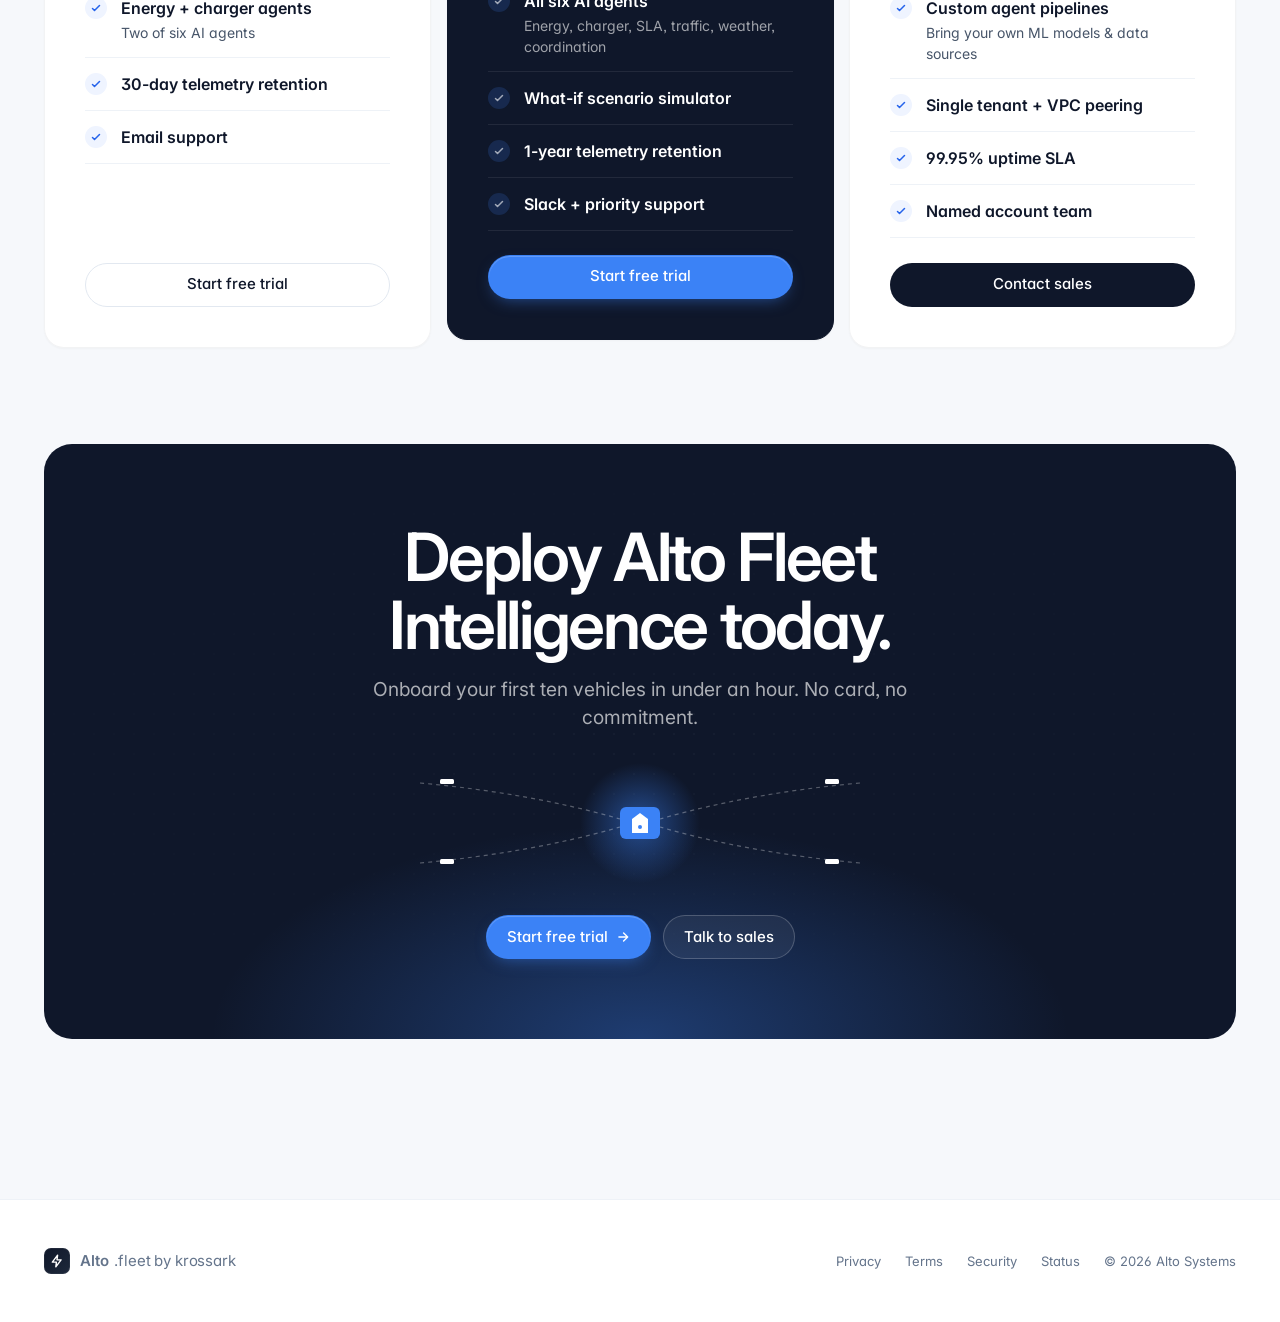
==== commit 40261f63: "Update index.html" ====
--- a/index.html
+++ b/index.html
@@ -1036,7 +1036,7 @@
       <span class="brand-mark">
         <svg viewBox="0 0 24 24" fill="none" stroke="currentColor" stroke-width="2.4" stroke-linecap="round" stroke-linejoin="round"><path d="M13 2 4 14h7l-1 8 9-12h-7z"/></svg>
       </span>
-      <span class="brand-name"><b>Alto</b><span>Fleet</span></span>
+      <span class="brand-name"><b>Alto</b><span>.fleet by krossark</span></span>
     </div>
     <div class="legal">
       <a href="#">Privacy</a>
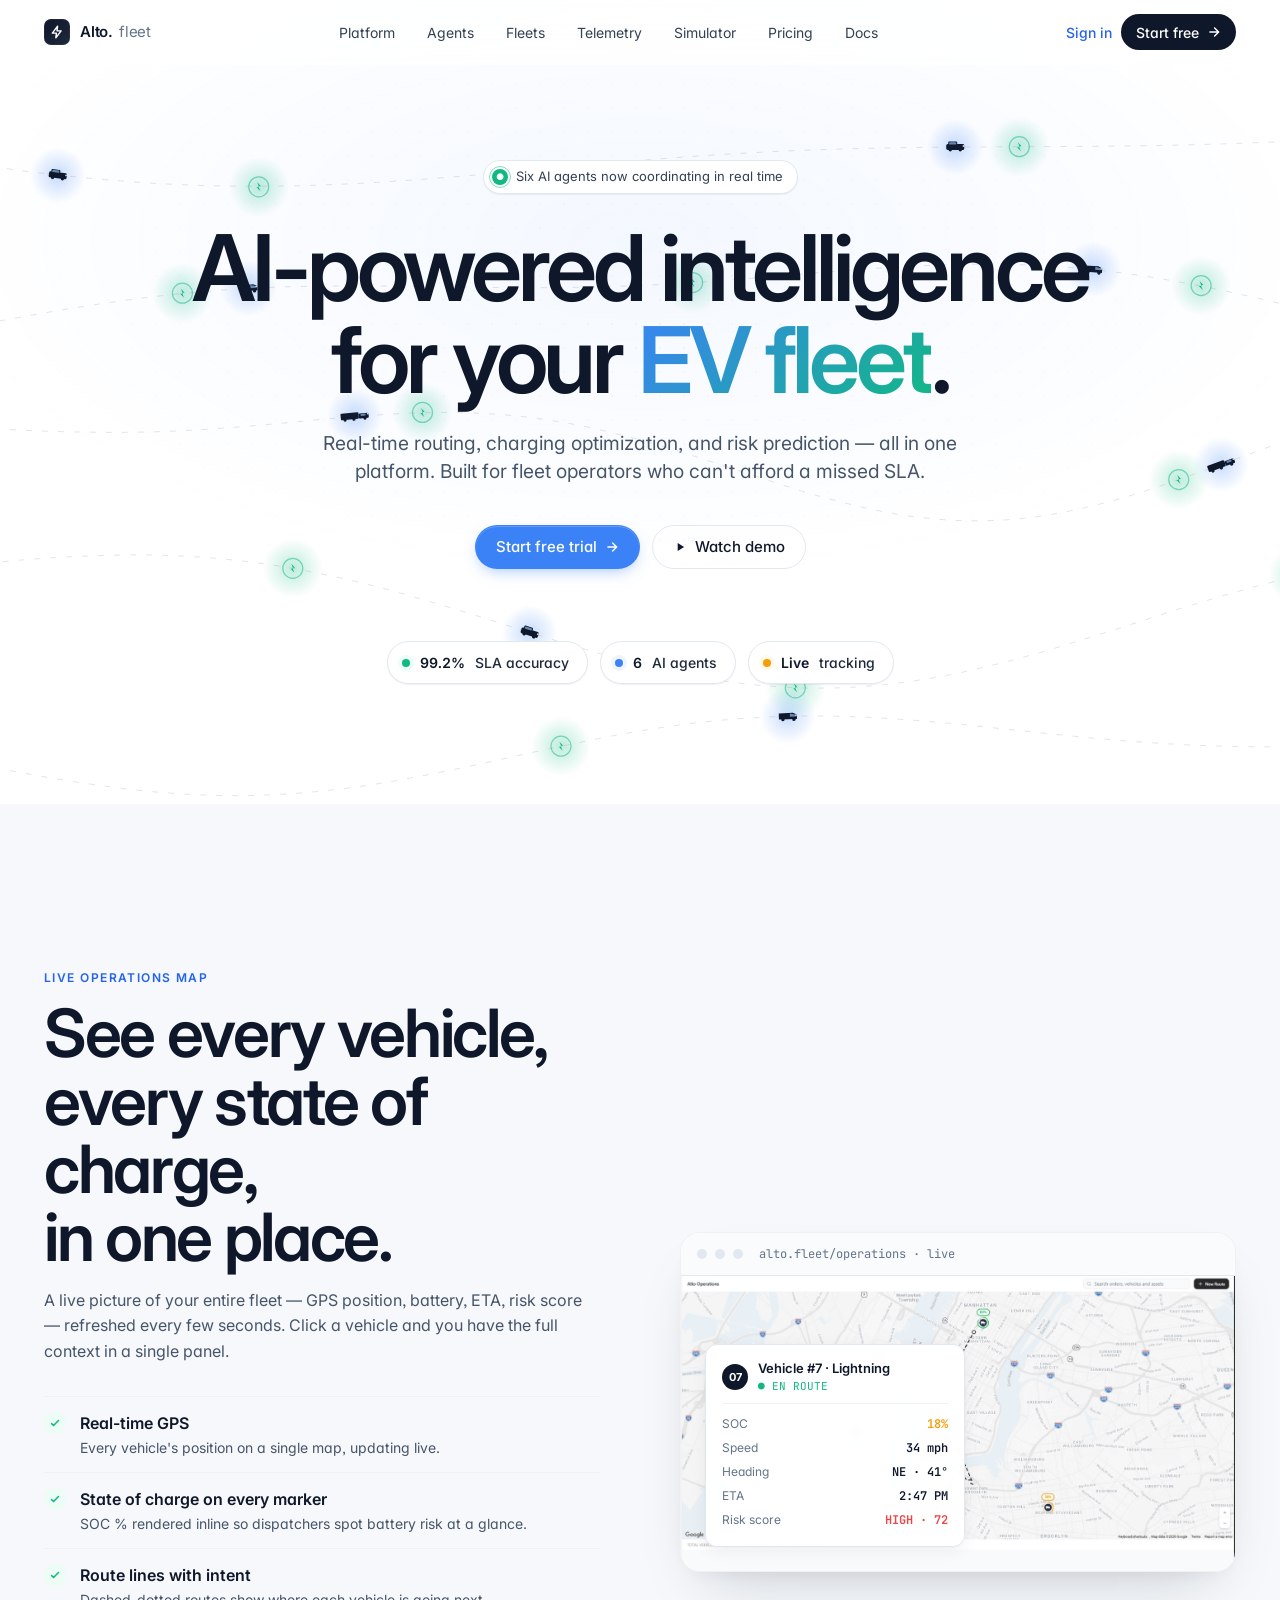
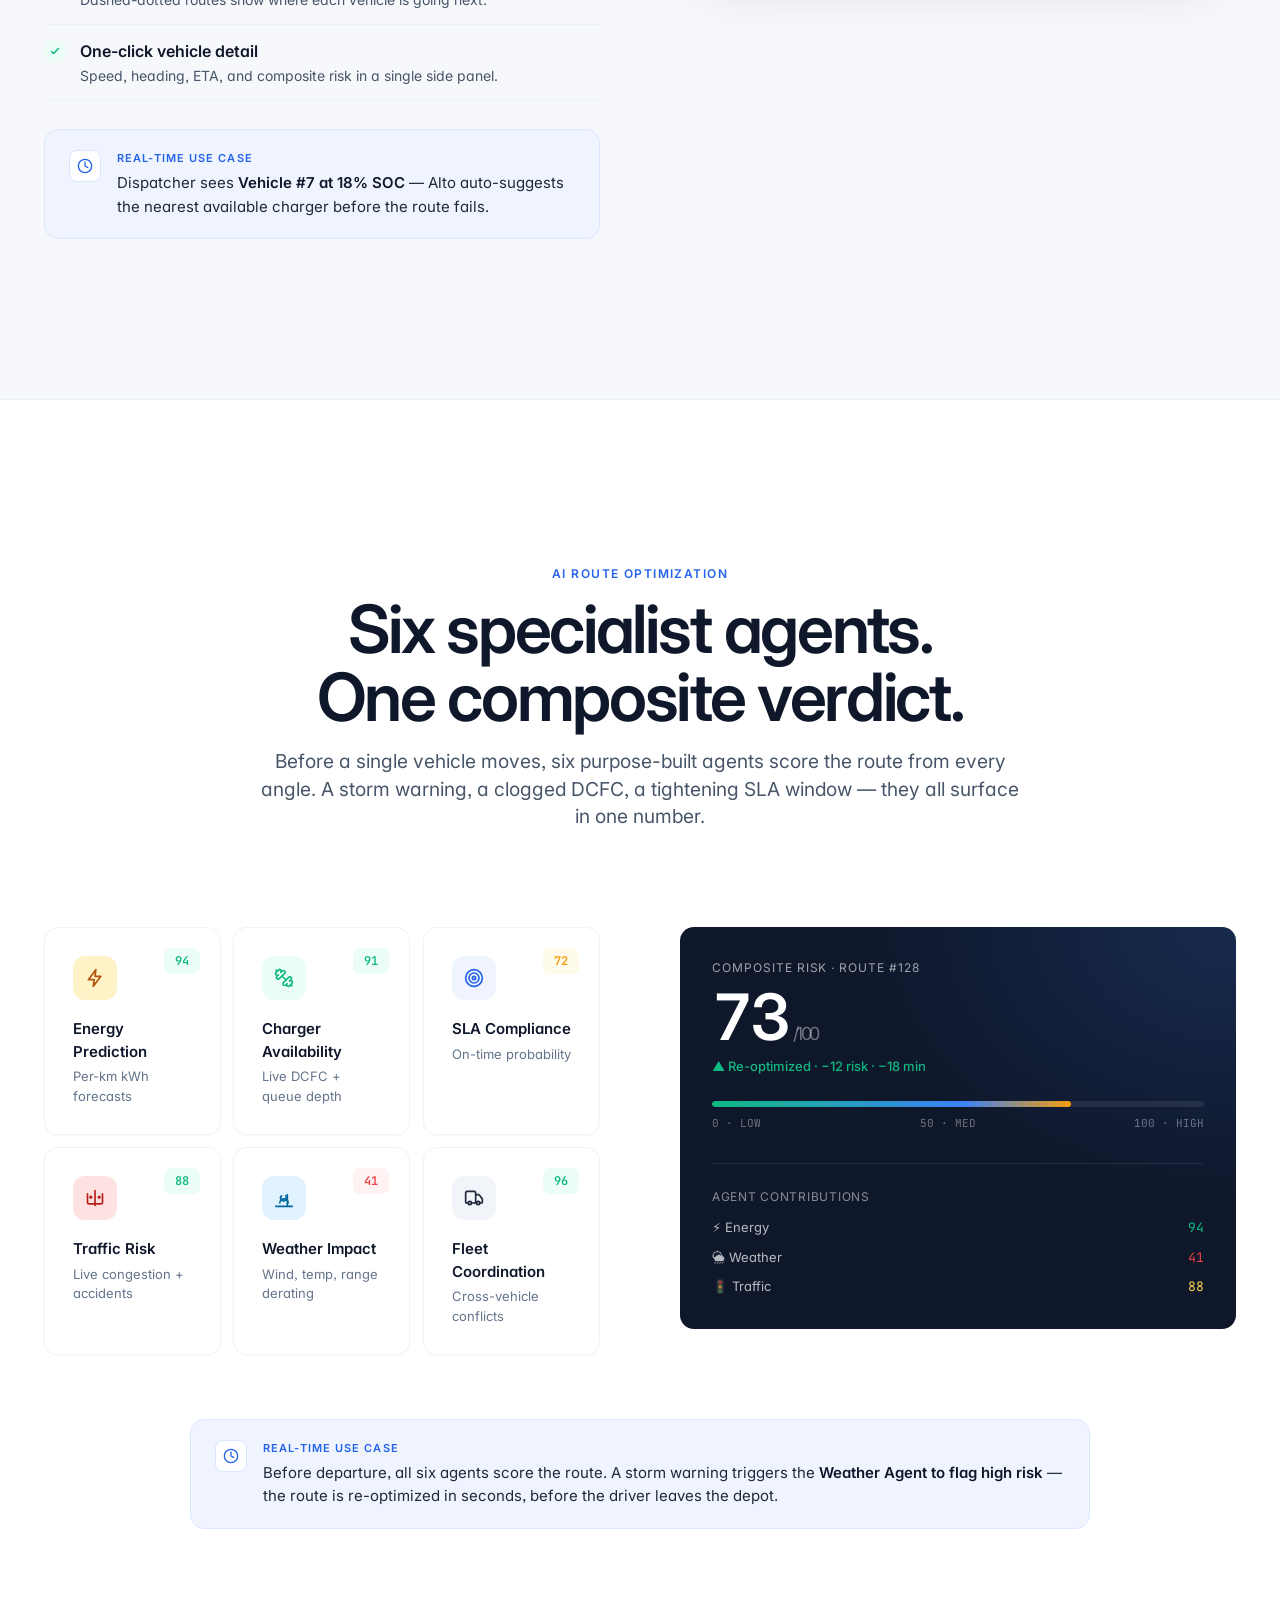
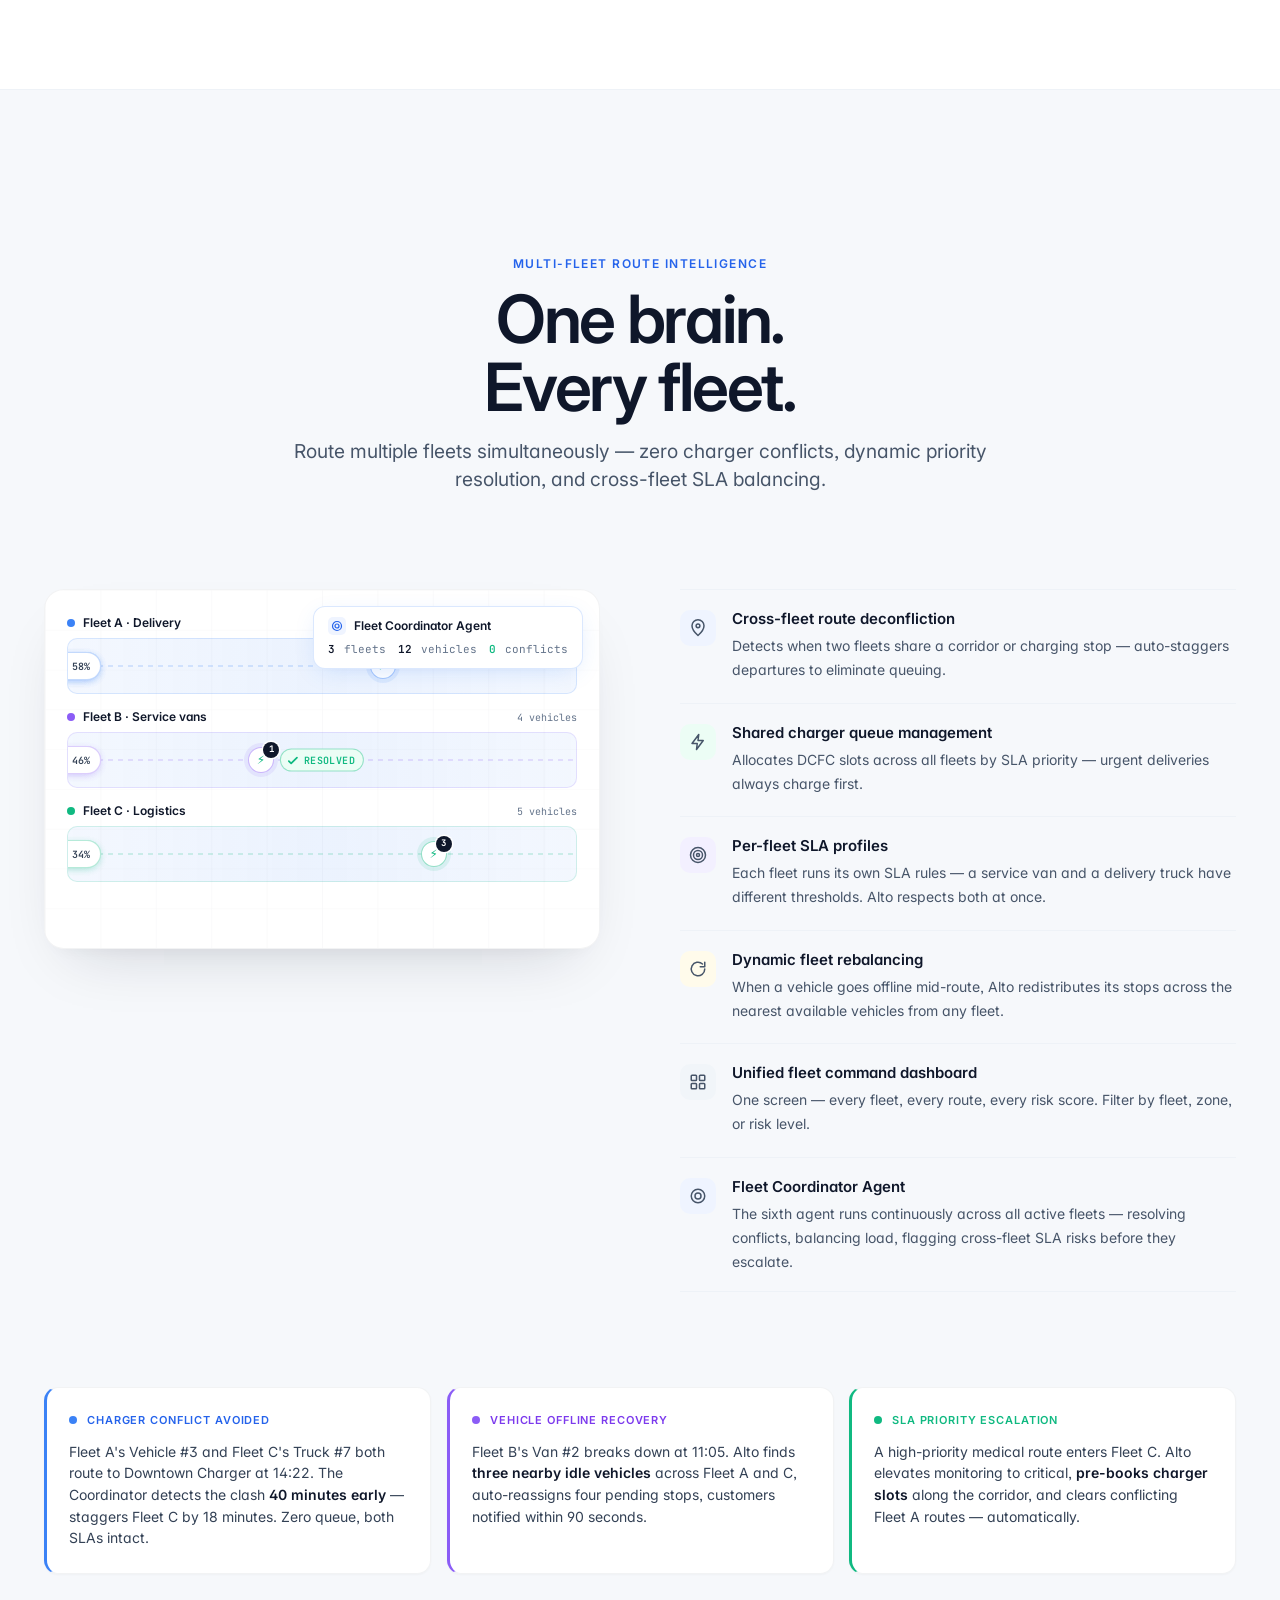
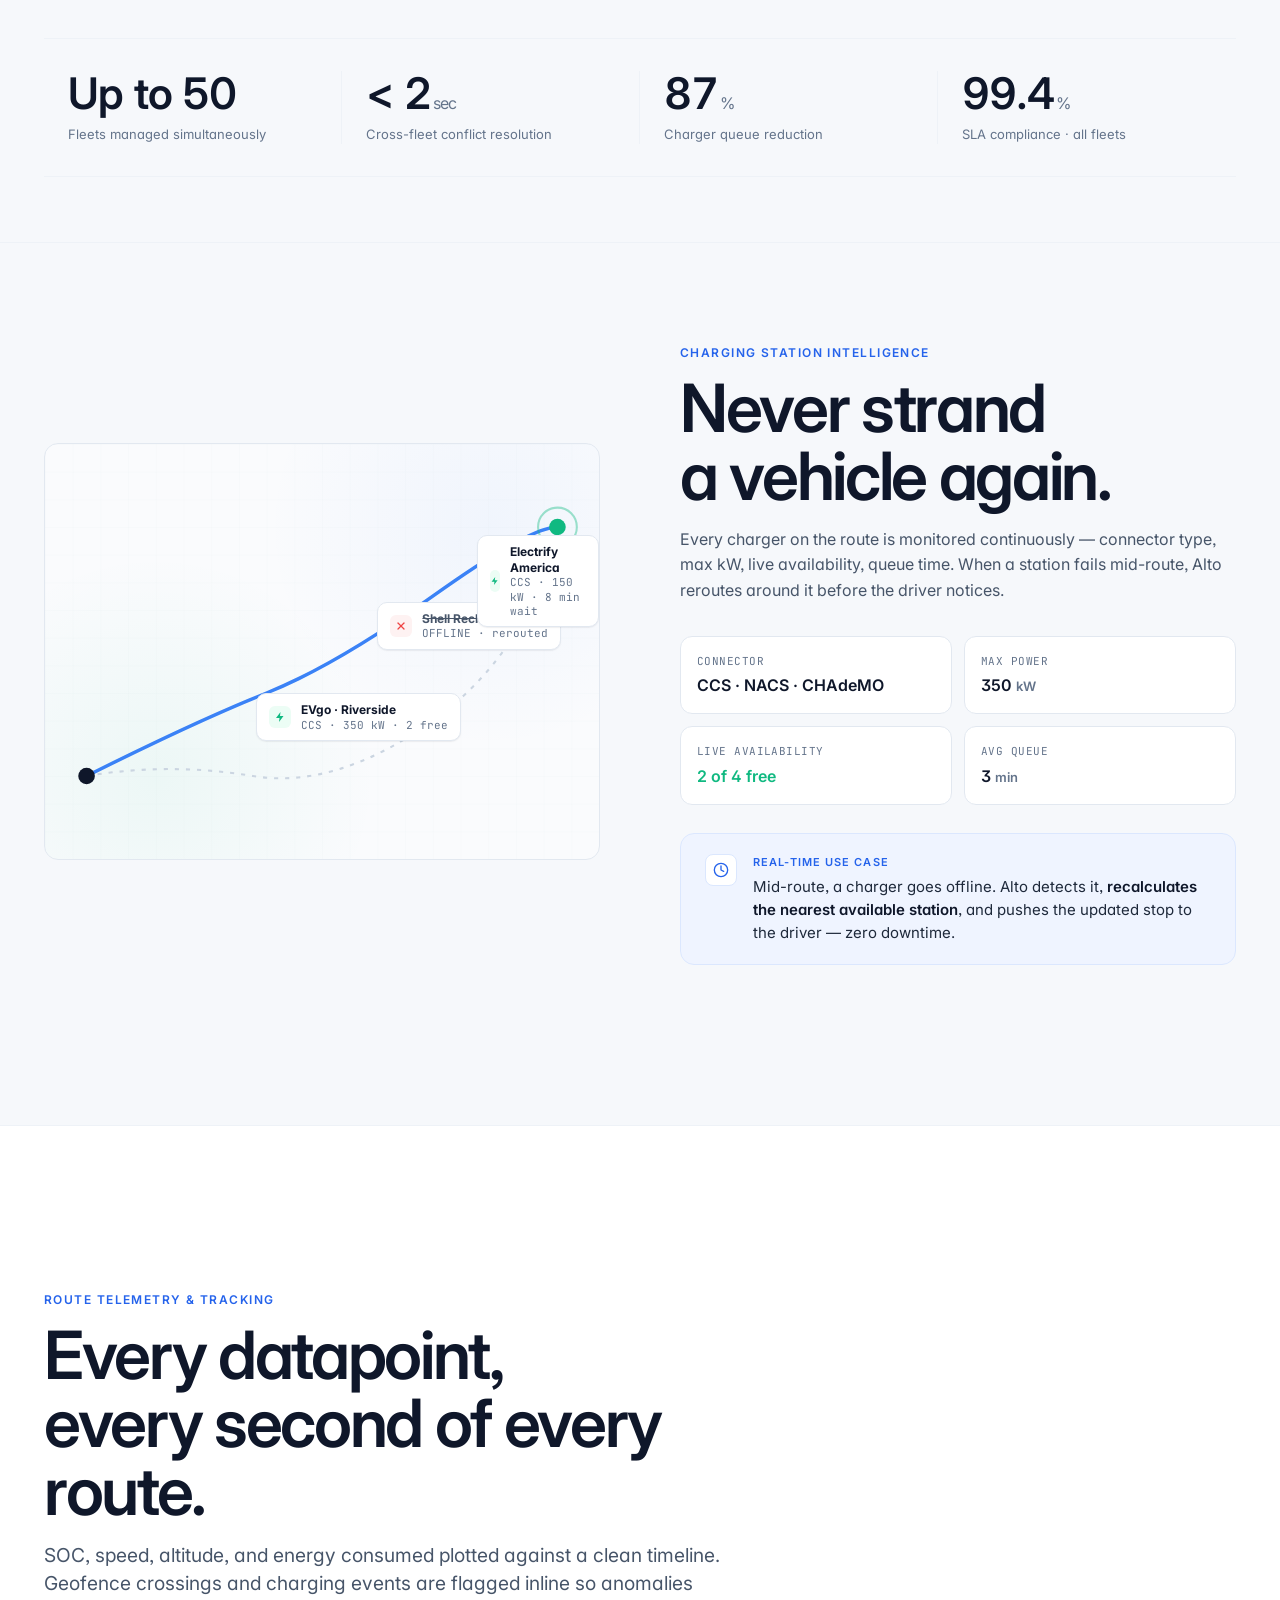
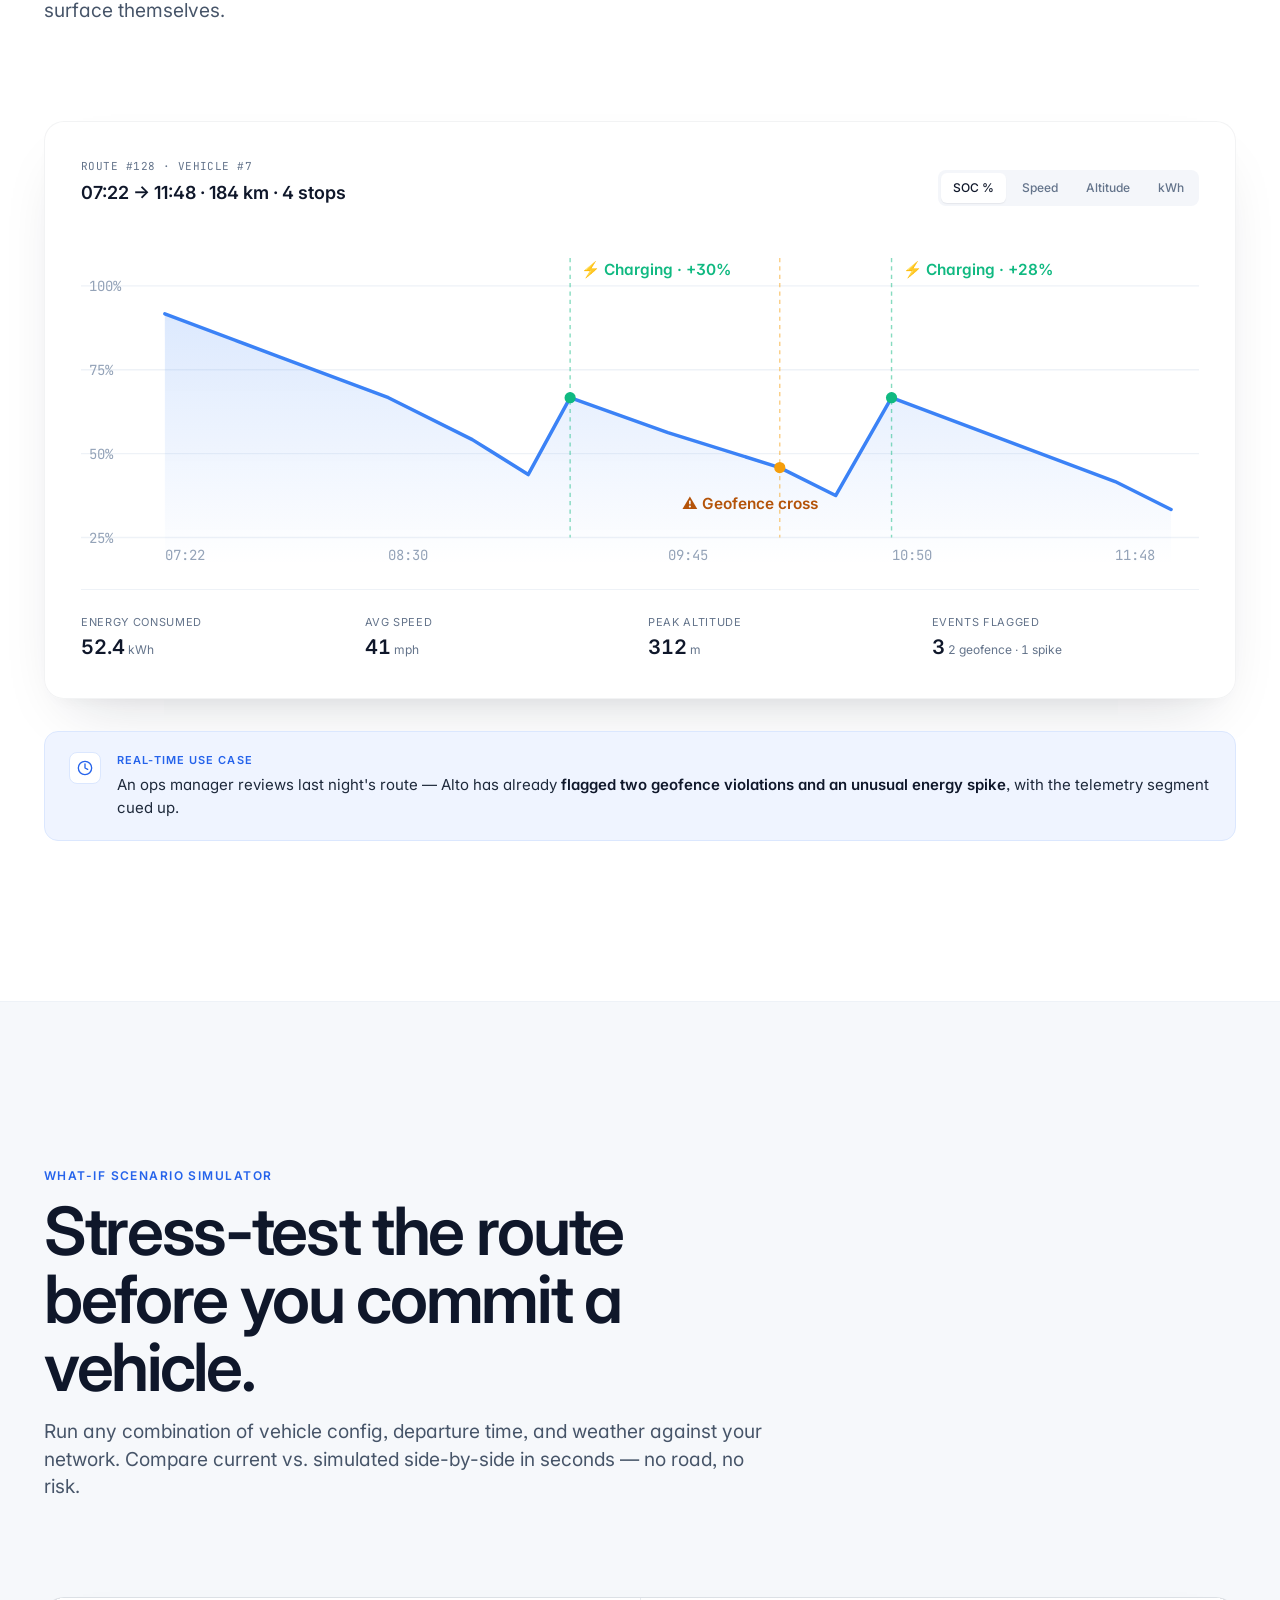
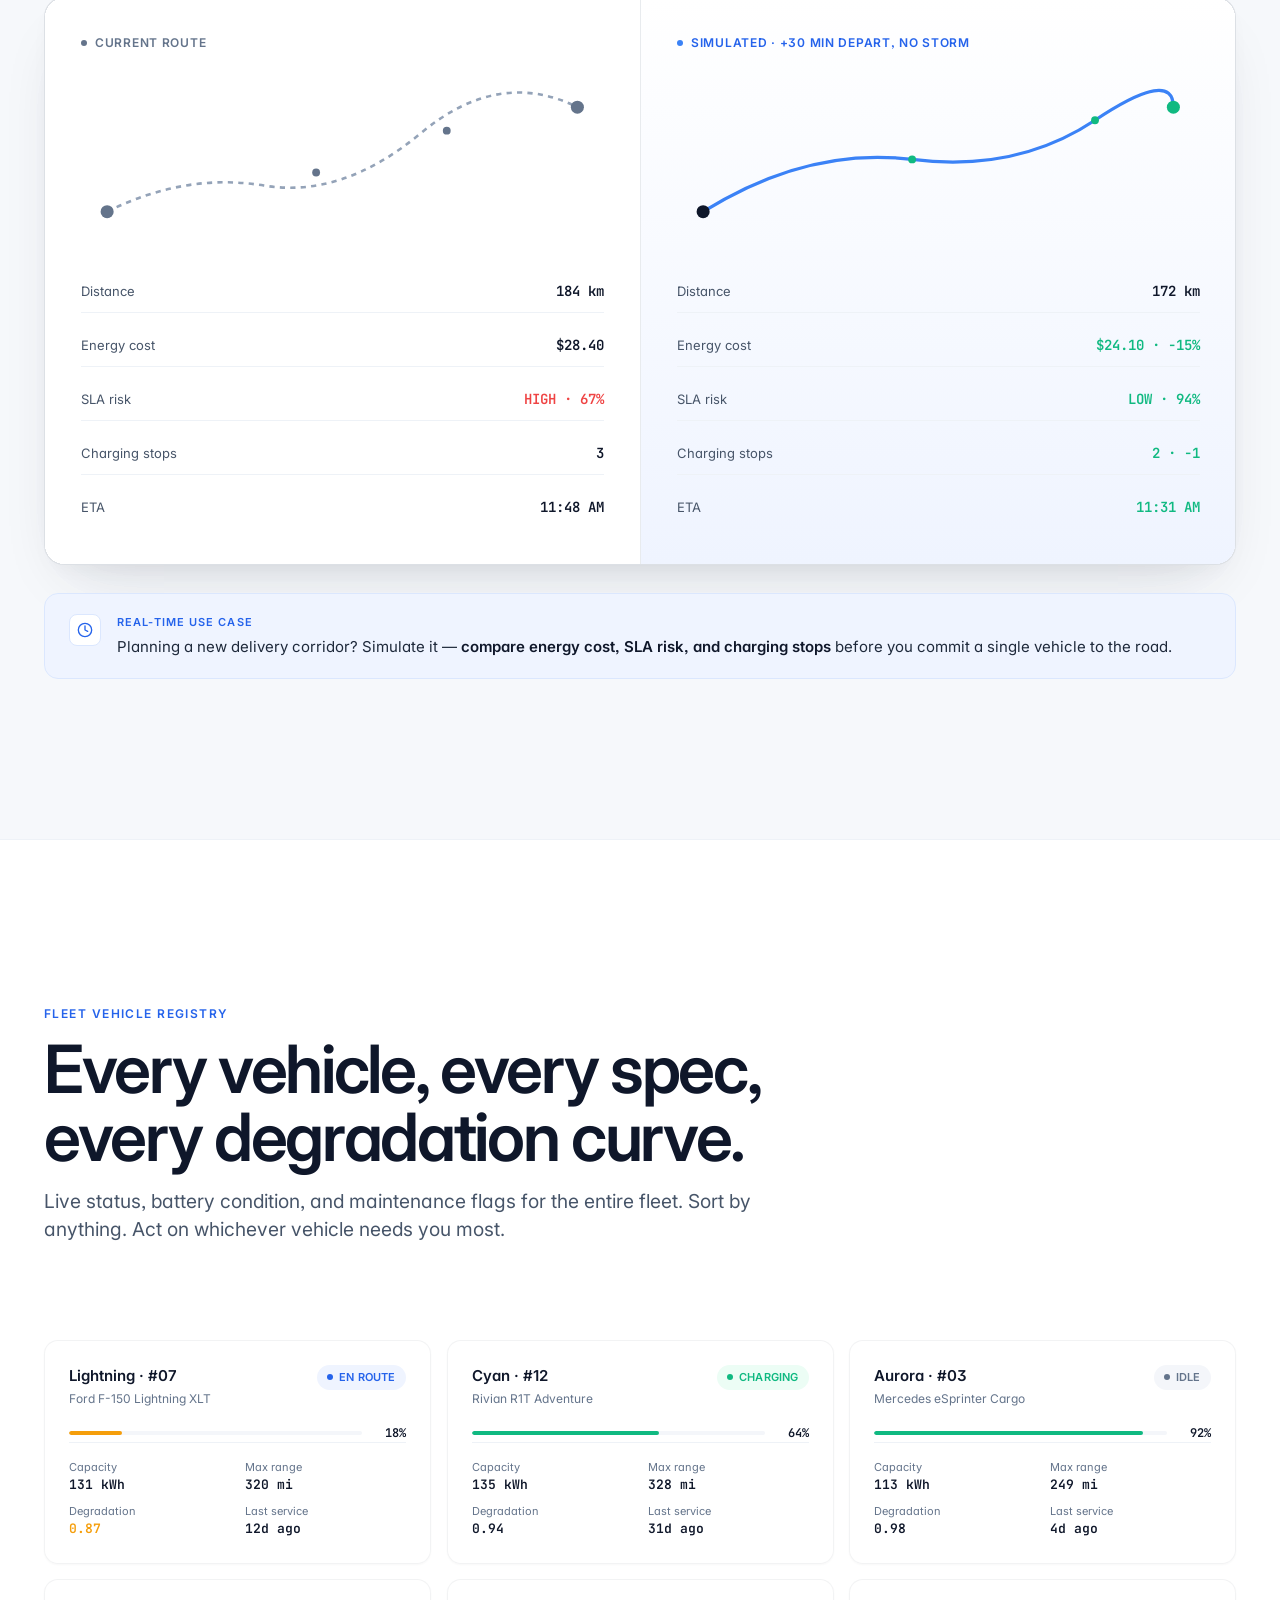
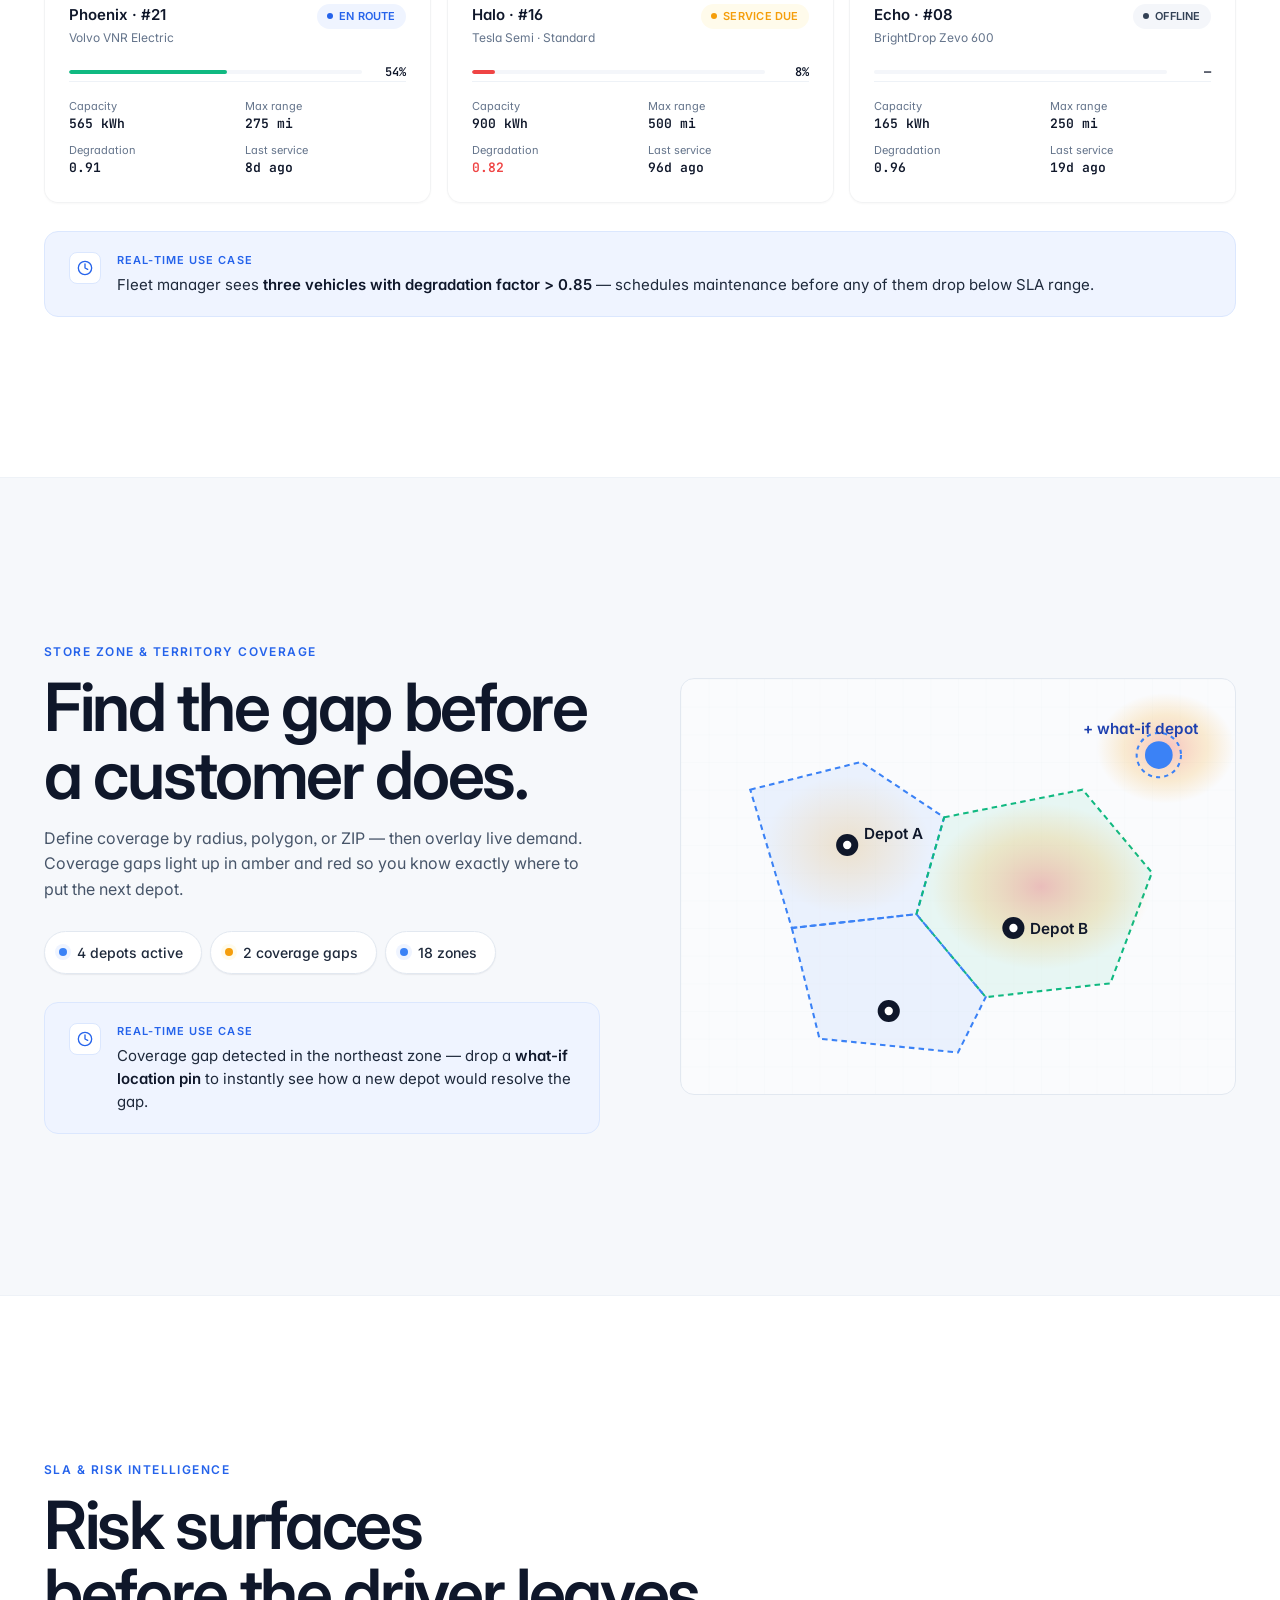
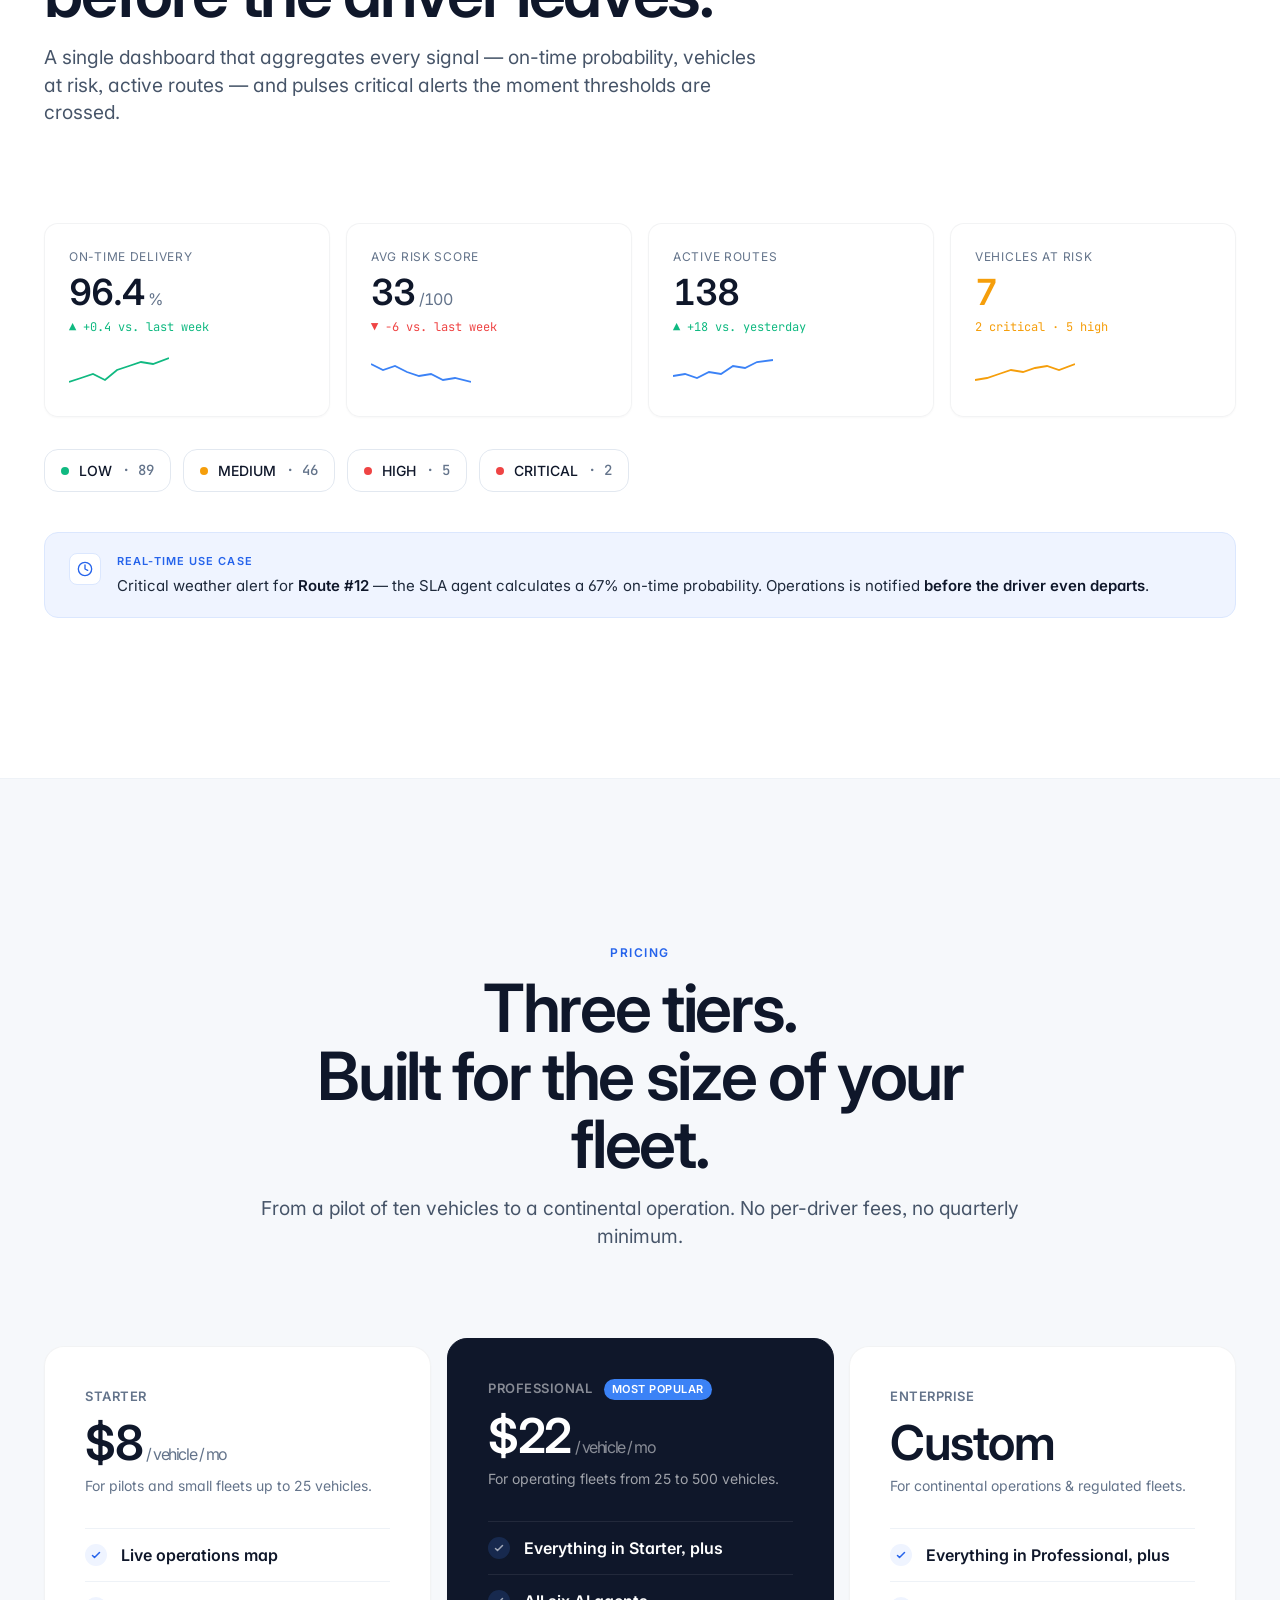
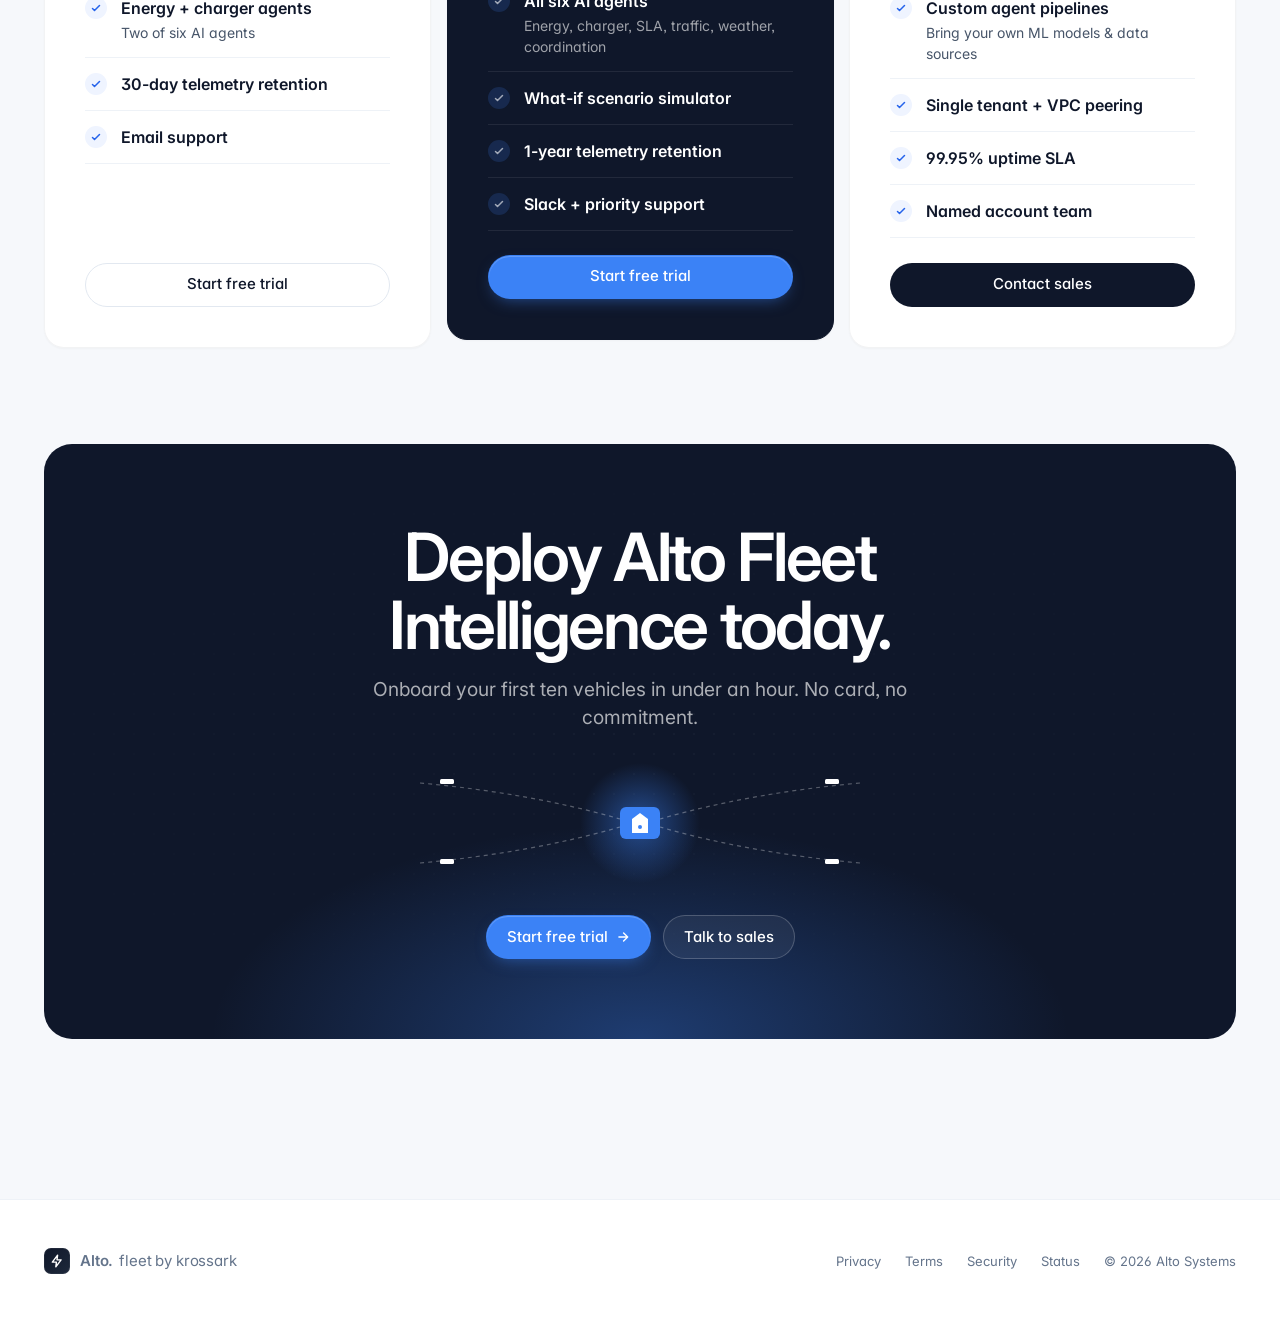
==== commit f0daa2f3: "Update index.html" ====
--- a/index.html
+++ b/index.html
@@ -20,7 +20,7 @@
       <span class="brand-mark">
         <svg viewBox="0 0 24 24" fill="none" stroke="currentColor" stroke-width="2.4" stroke-linecap="round" stroke-linejoin="round"><path d="M13 2 4 14h7l-1 8 9-12h-7z"/></svg>
       </span>
-      <span class="brand-name"><b>Alto</b><span>fleet</span></span>
+      <span class="brand-name"><b>Alto</b>.<span>fleet</span></span>
     </a>
     <div class="nav-links">
       <a href="#platform">Platform</a>
@@ -1036,7 +1036,7 @@
       <span class="brand-mark">
         <svg viewBox="0 0 24 24" fill="none" stroke="currentColor" stroke-width="2.4" stroke-linecap="round" stroke-linejoin="round"><path d="M13 2 4 14h7l-1 8 9-12h-7z"/></svg>
       </span>
-      <span class="brand-name"><b>Alto</b><span>.fleet by krossark</span></span>
+      <span class="brand-name"><b>Alto</b>.<span>fleet by krossark</span></span>
     </div>
     <div class="legal">
       <a href="#">Privacy</a>
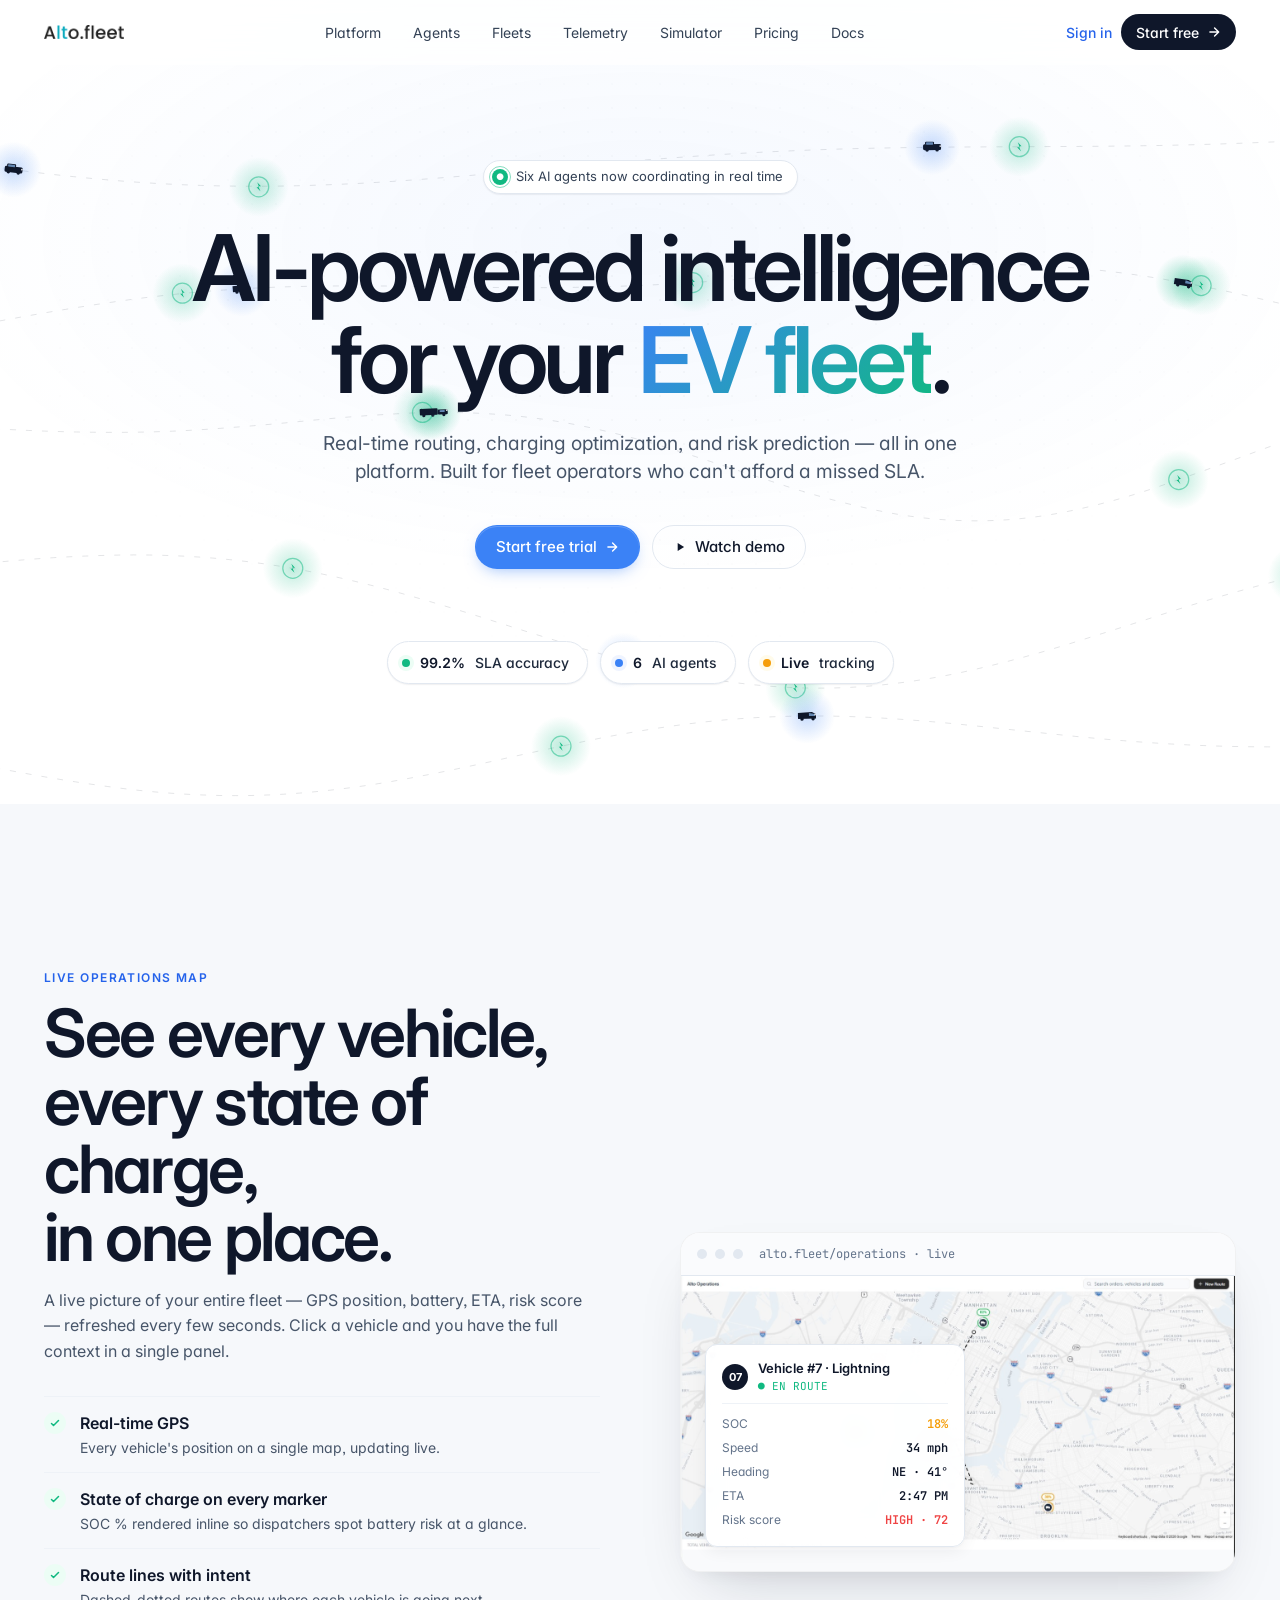
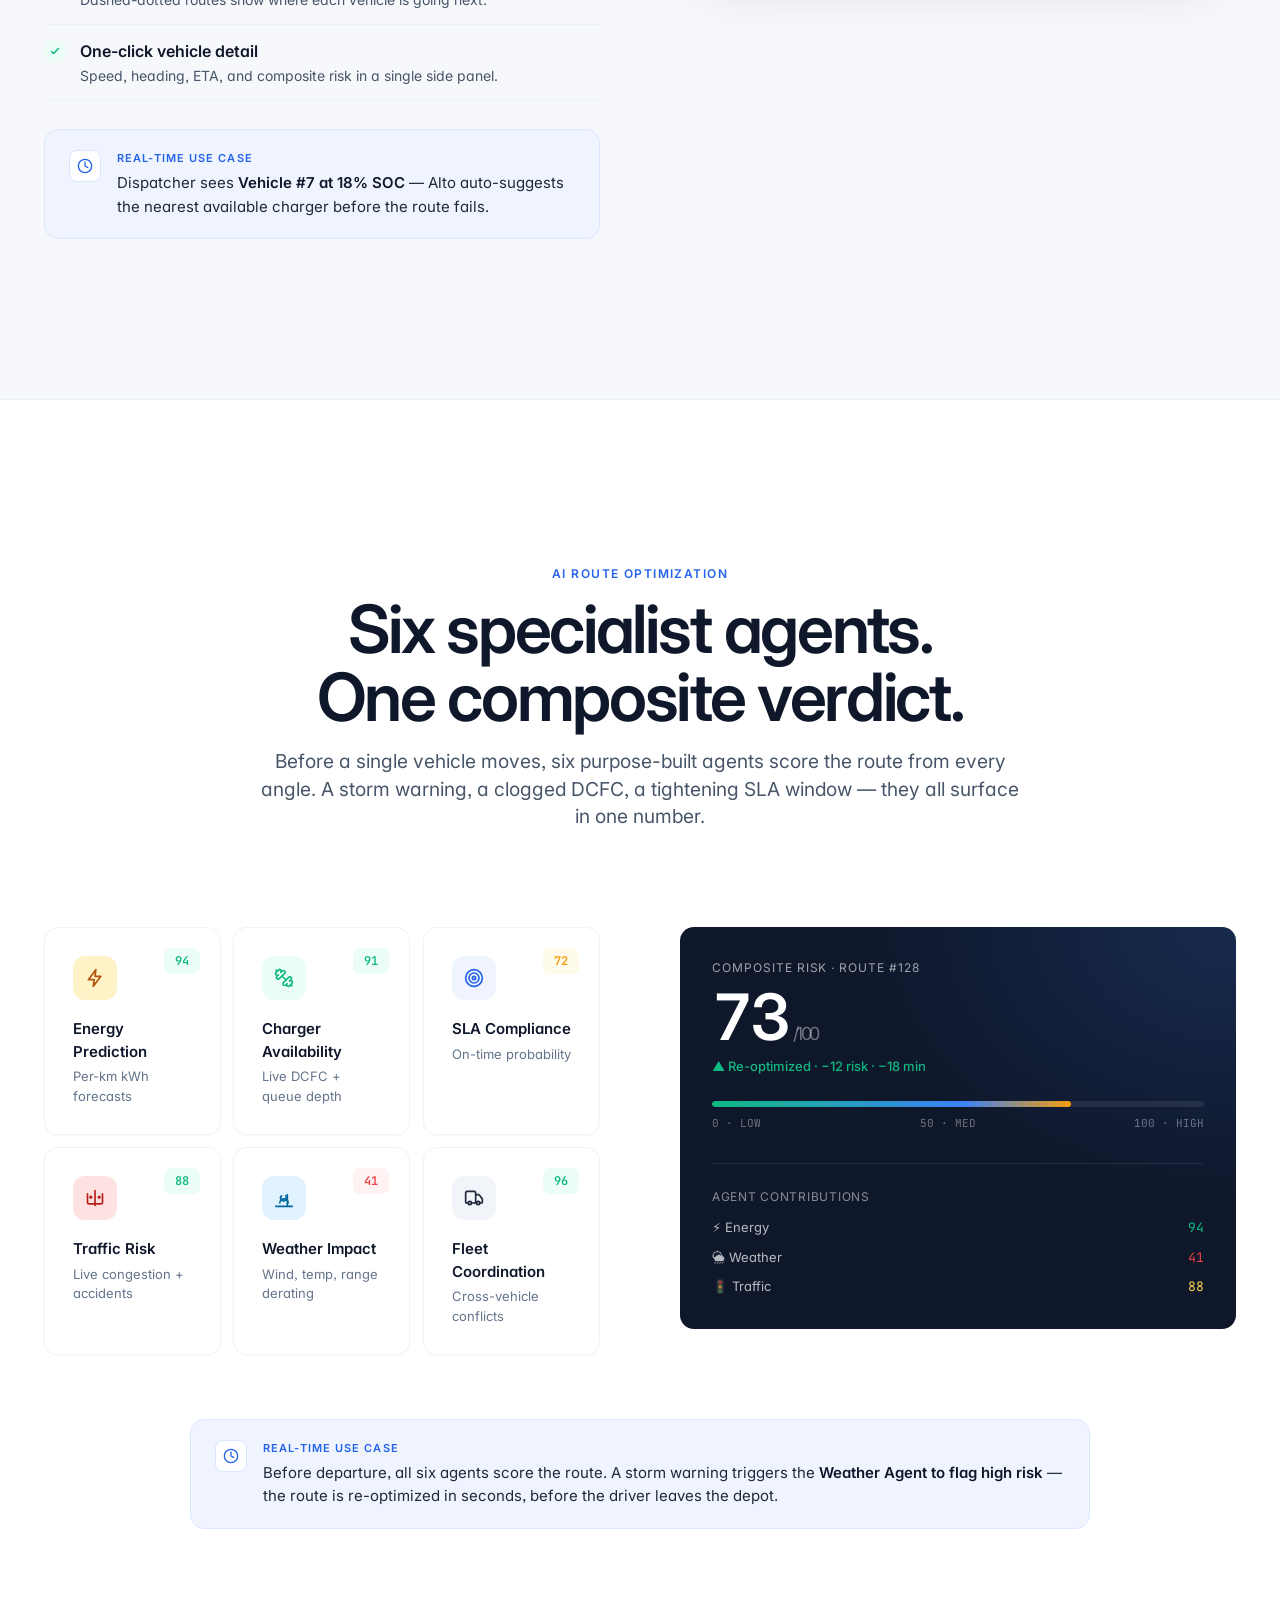
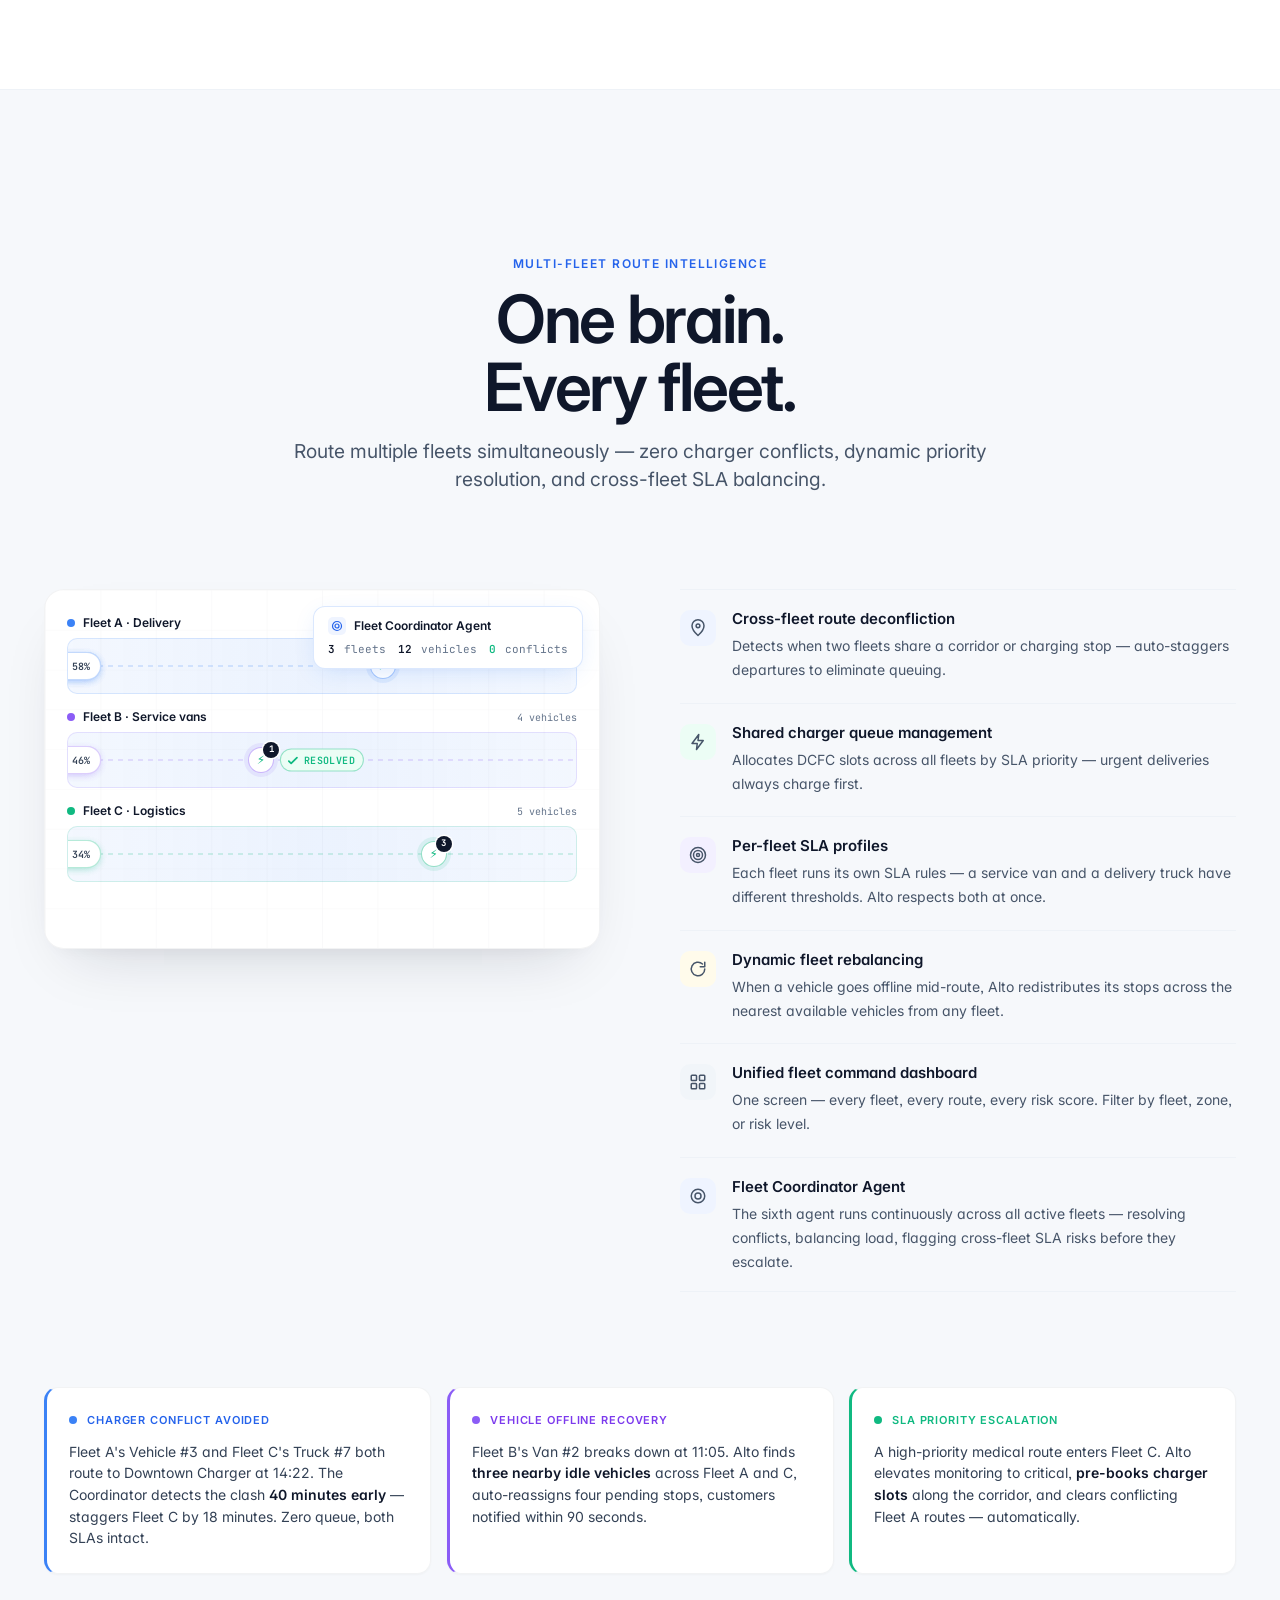
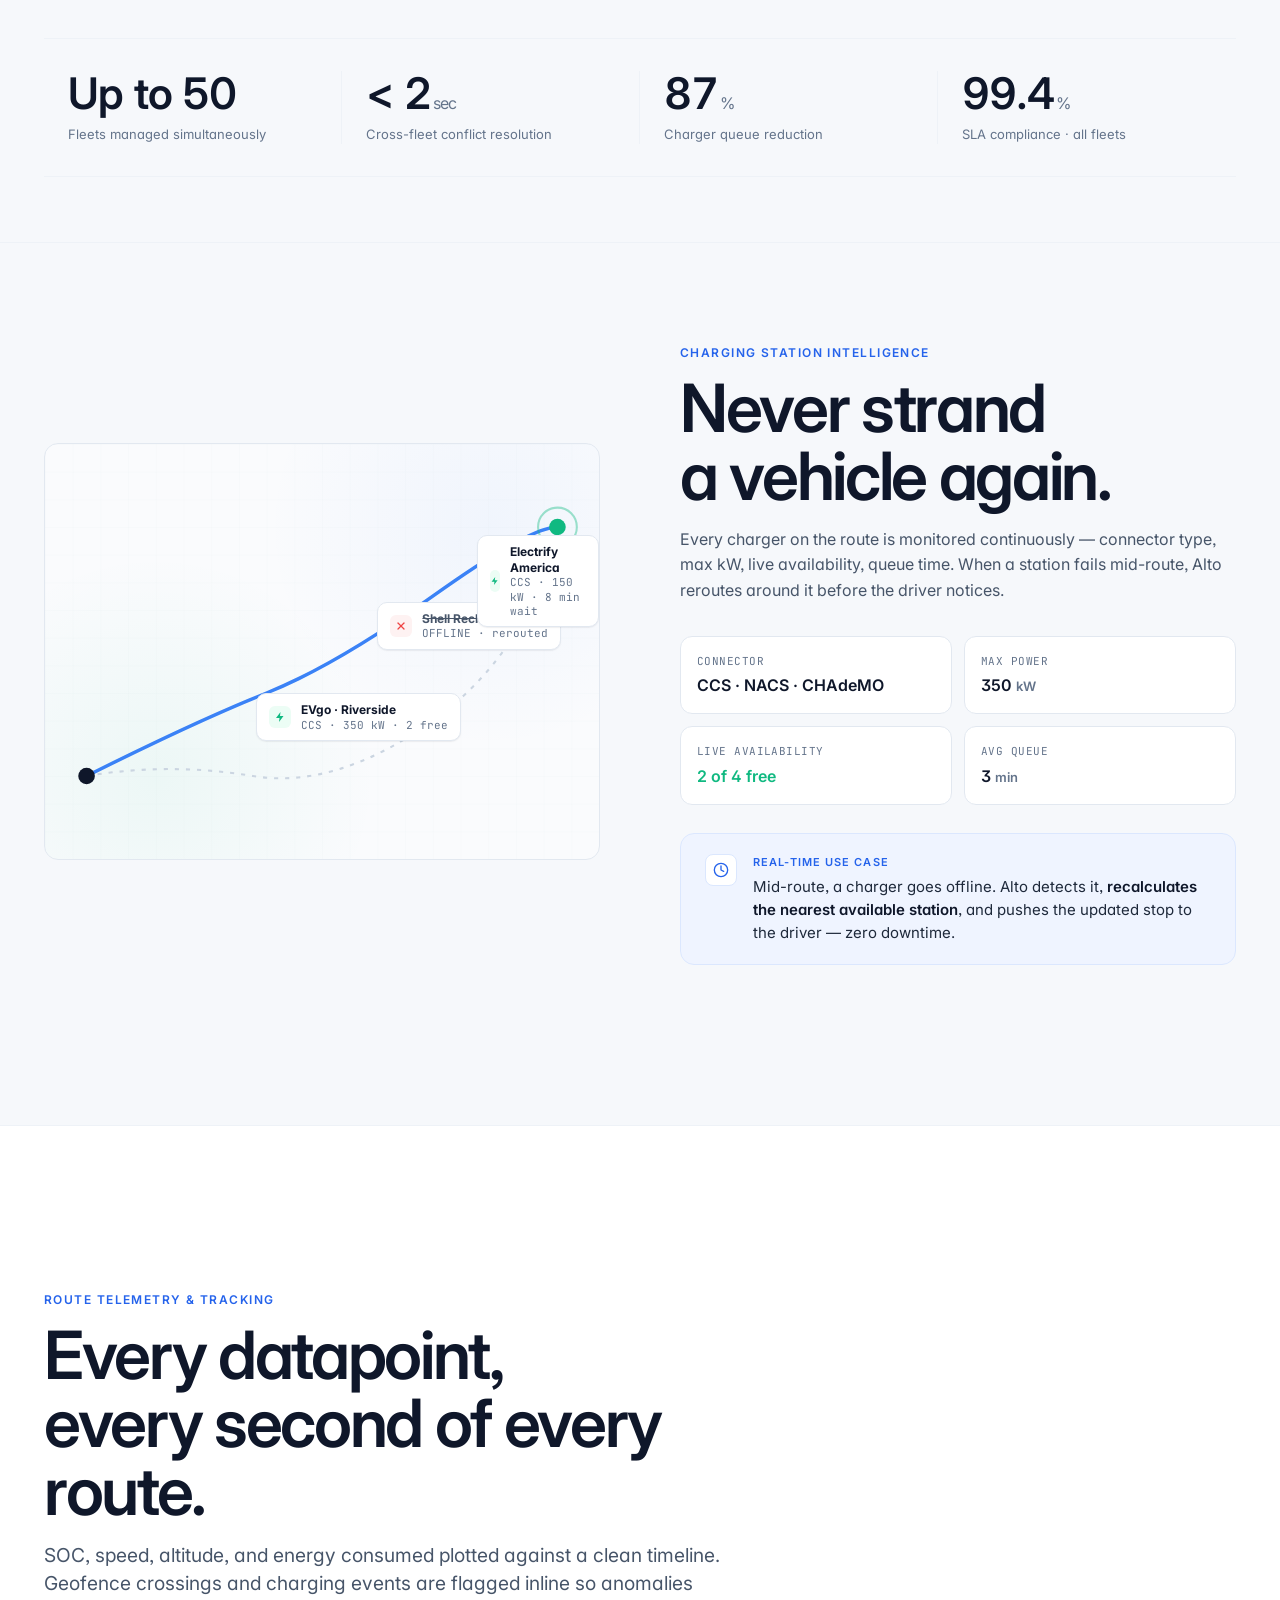
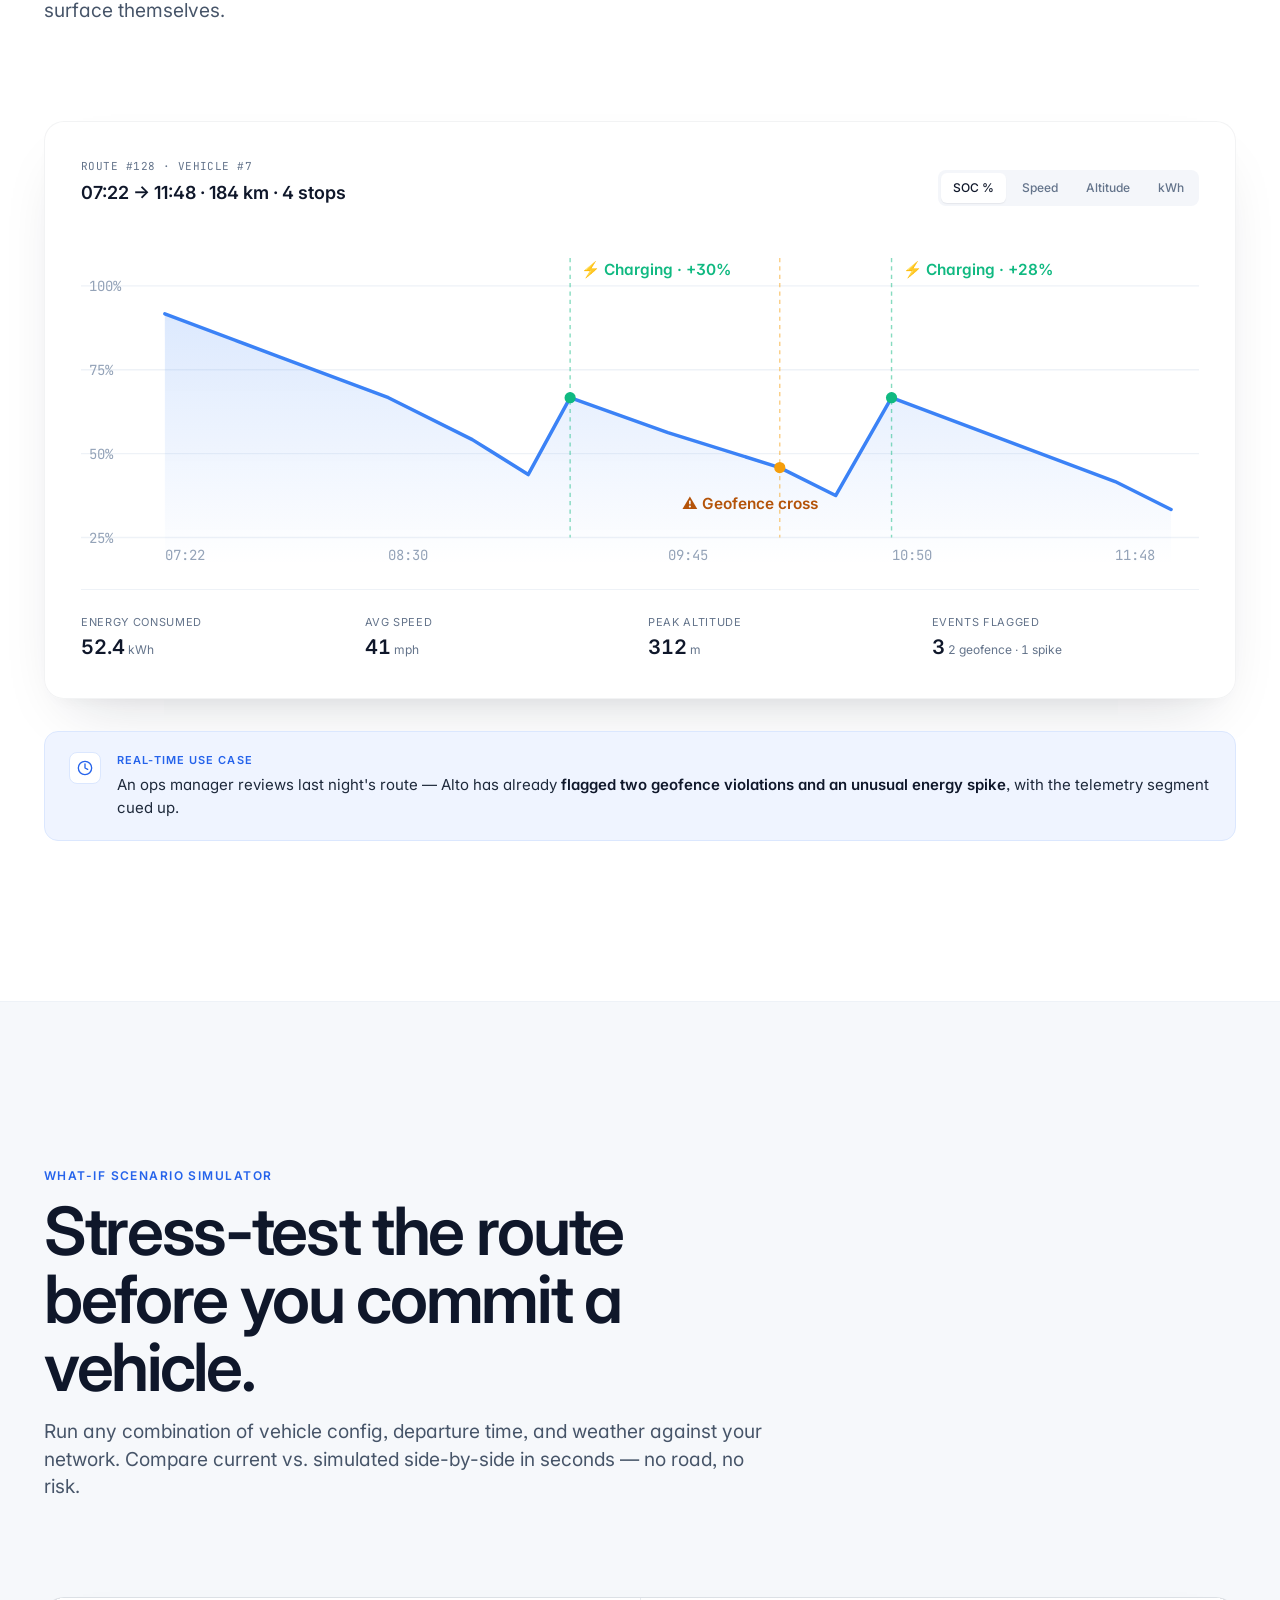
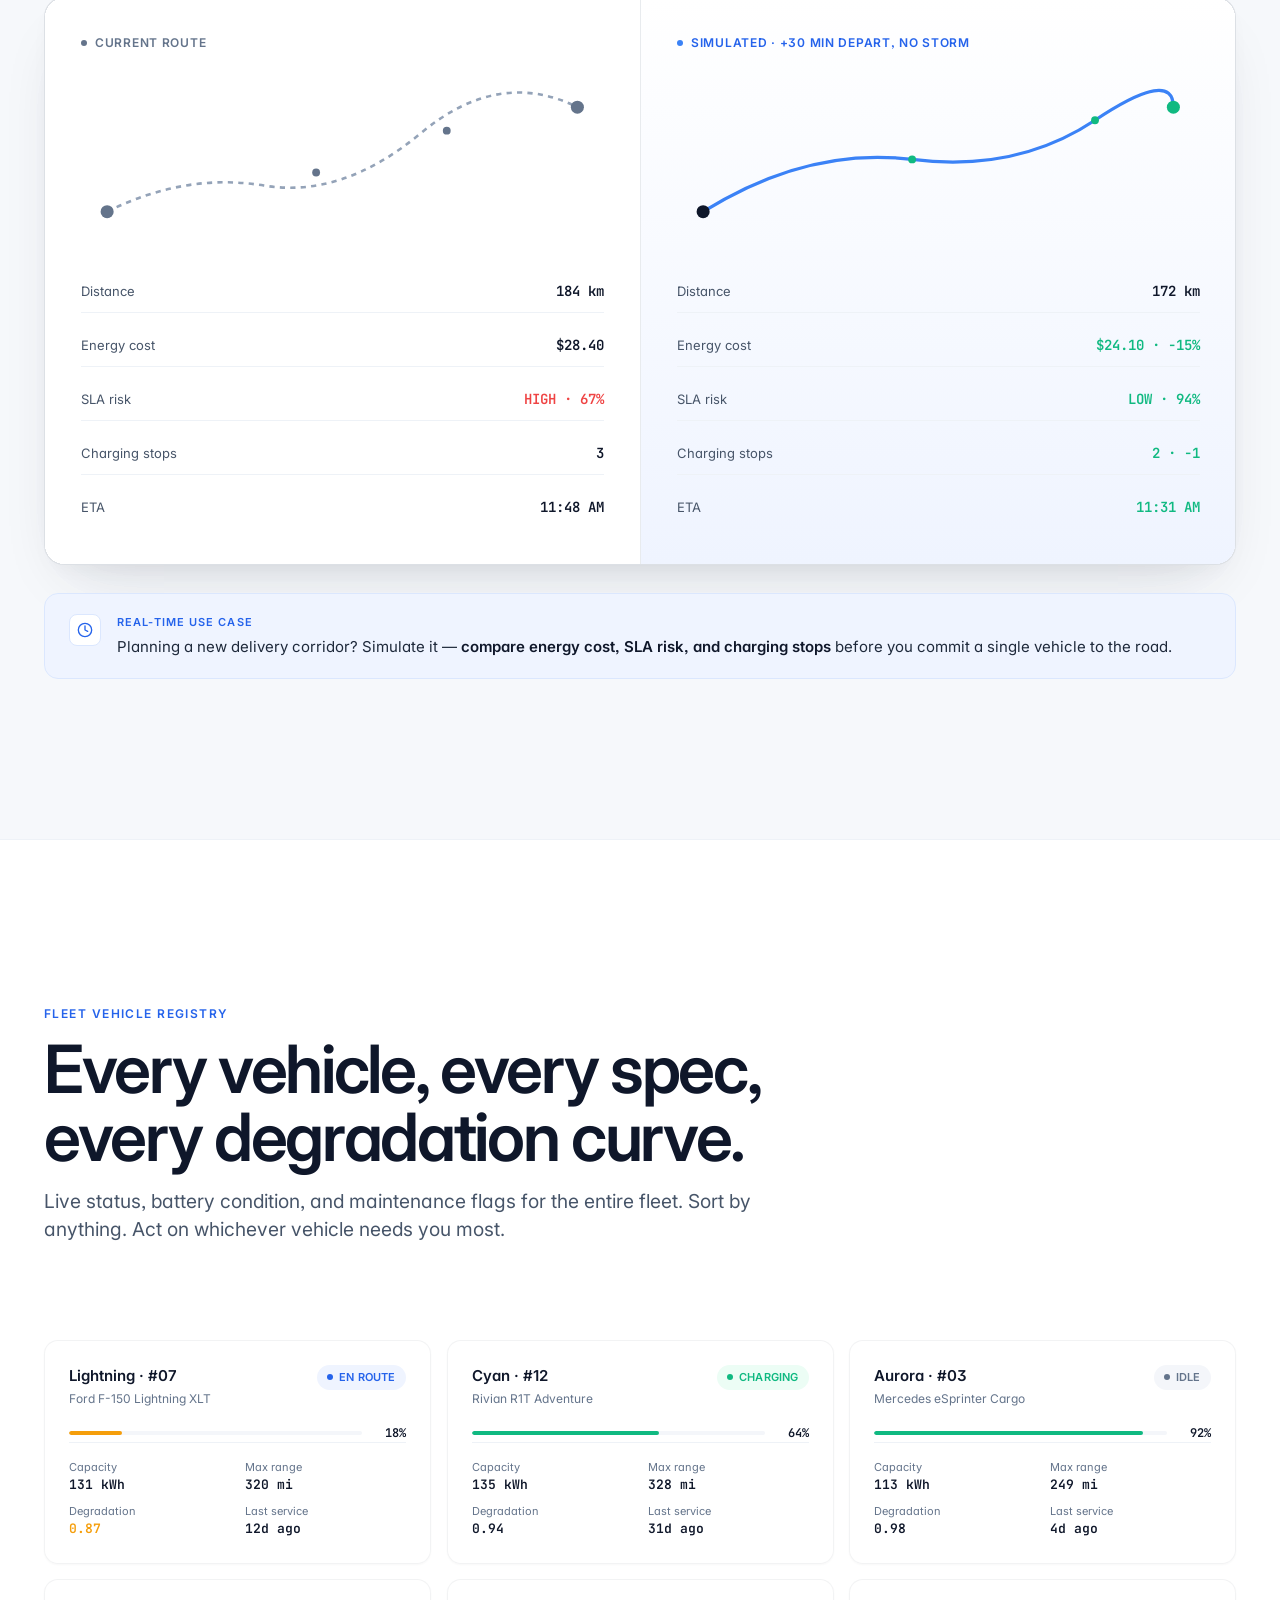
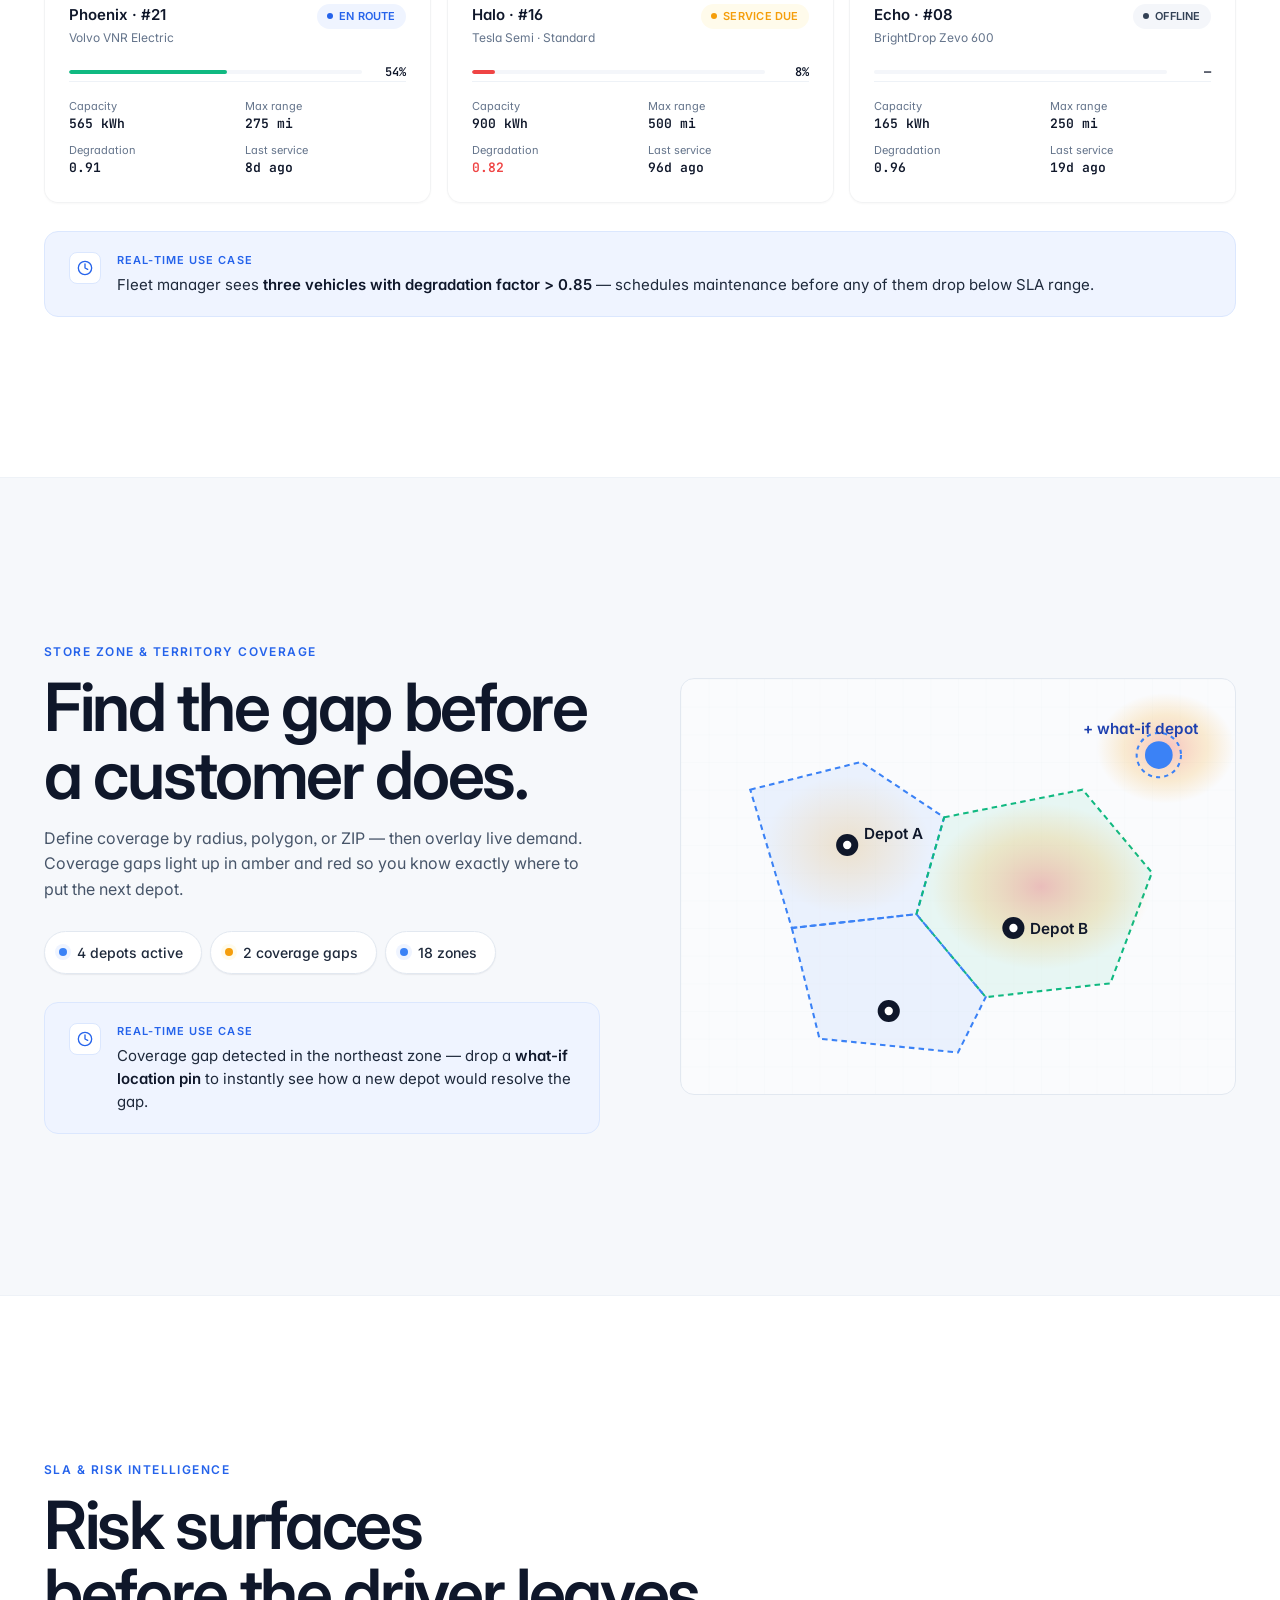
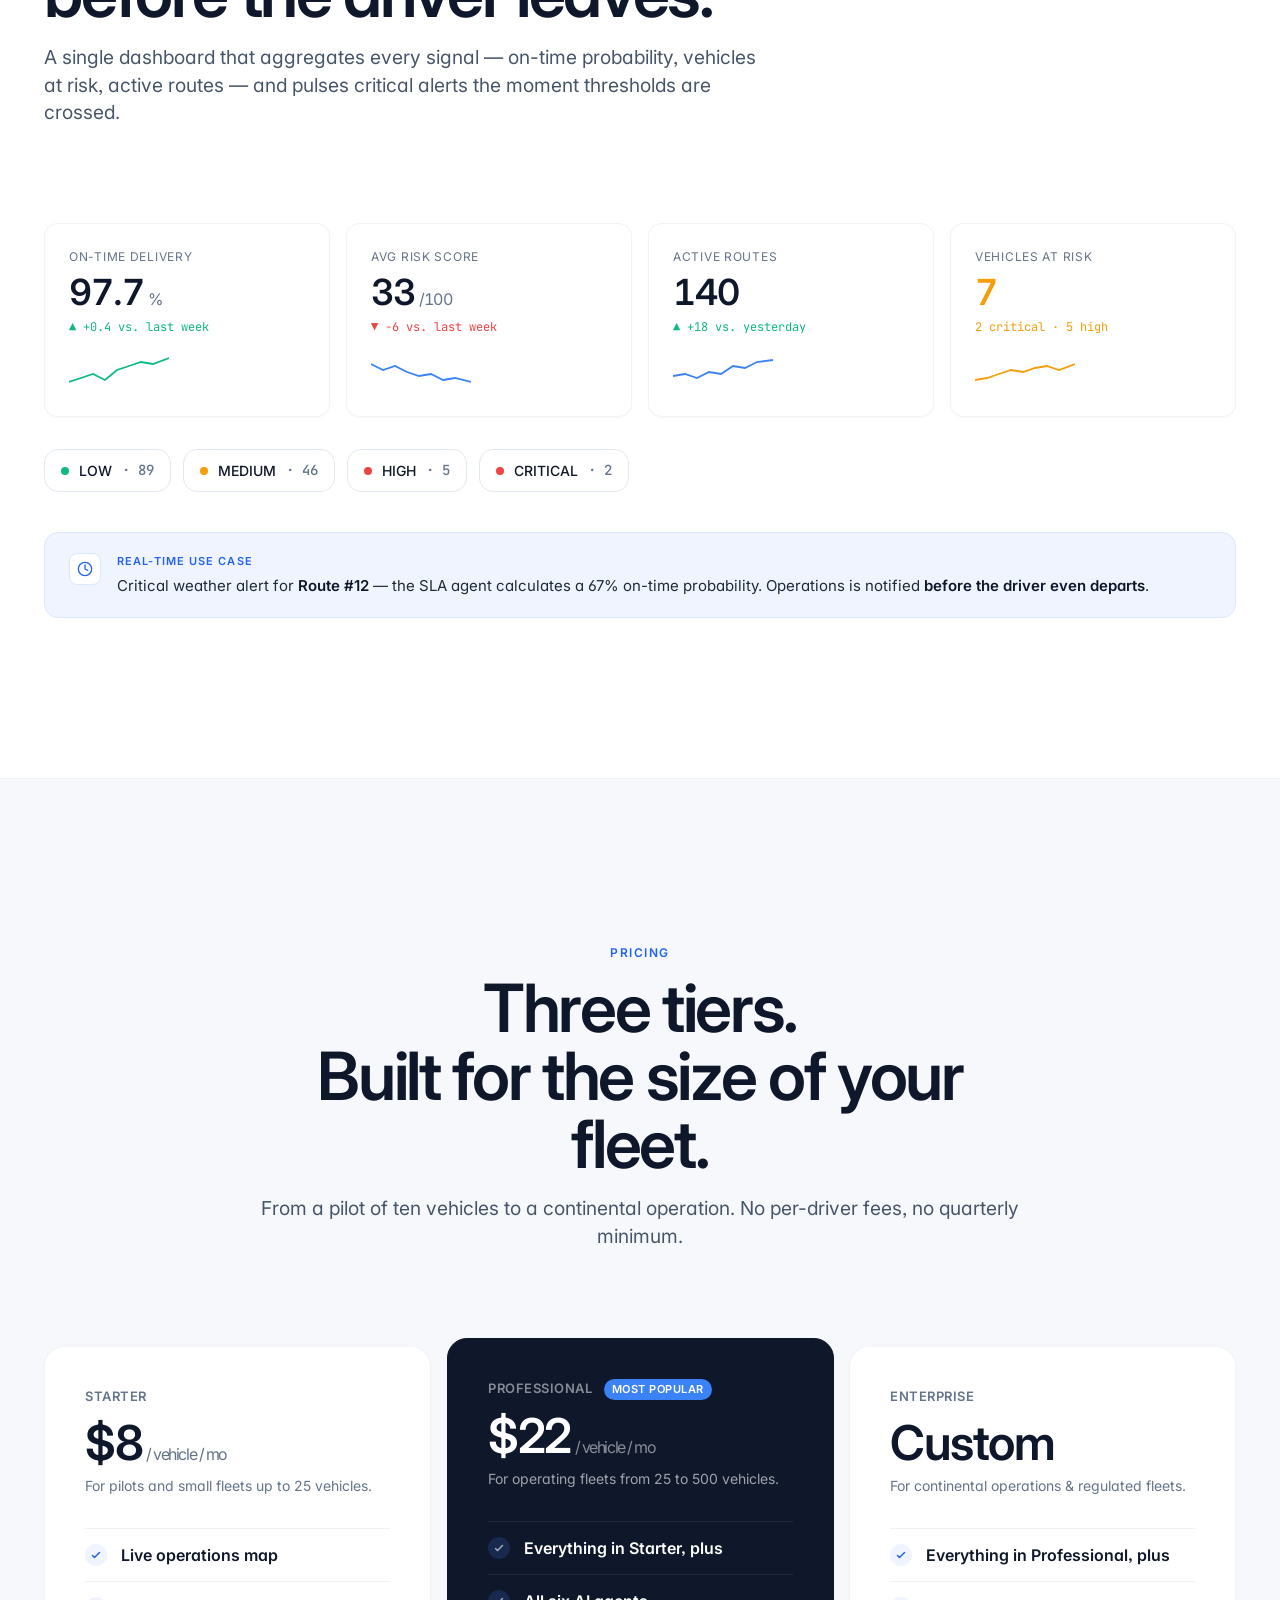
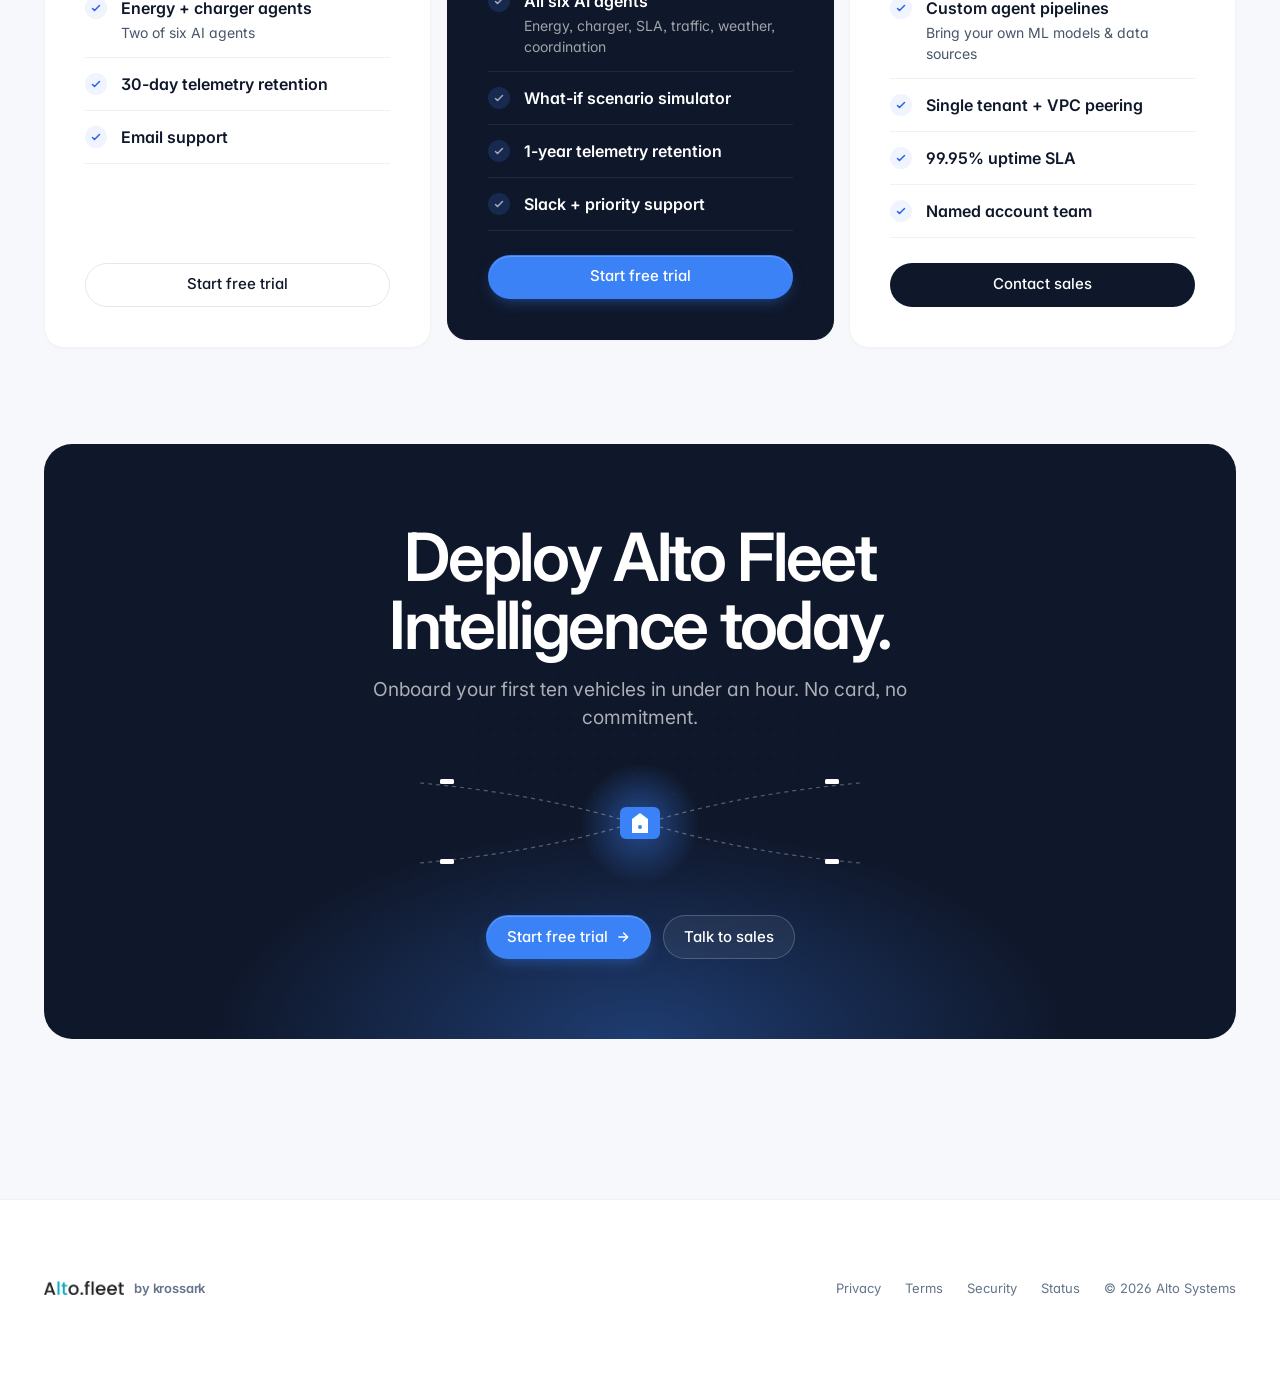
==== commit a6b42069: "Commit  for changes" ====
--- a/index.html
+++ b/index.html
@@ -17,12 +17,9 @@
 <nav class="nav" id="nav">
   <div class="wrap nav-row">
     <a href="#" class="brand">
-      <span class="brand-mark">
-        <svg viewBox="0 0 24 24" fill="none" stroke="currentColor" stroke-width="2.4" stroke-linecap="round" stroke-linejoin="round"><path d="M13 2 4 14h7l-1 8 9-12h-7z"/></svg>
-      </span>
-      <span class="brand-name"><b>Alto</b>.<span>fleet</span></span>
+     <img src="assets/Alto.fleet.png" alt="Alto Fleet Logo" class="logo-img">
     </a>
-    <div class="nav-links">
+      <div class="nav-links">
       <a href="#platform">Platform</a>
       <a href="#agents">Agents</a>
       <a href="#multi-fleet">Fleets</a>
@@ -1033,10 +1030,7 @@
 <footer>
   <div class="wrap">
     <div class="brand">
-      <span class="brand-mark">
-        <svg viewBox="0 0 24 24" fill="none" stroke="currentColor" stroke-width="2.4" stroke-linecap="round" stroke-linejoin="round"><path d="M13 2 4 14h7l-1 8 9-12h-7z"/></svg>
-      </span>
-      <span class="brand-name"><b>Alto</b>.<span>fleet by krossark</span></span>
+        <img src="assets/Alto.fleet.png" alt="Alto Fleet Logo" class="logo-img"> by krossark
     </div>
     <div class="legal">
       <a href="#">Privacy</a>
--- a/styles.css
+++ b/styles.css
@@ -1208,3 +1208,10 @@
 footer .wrap { display: flex; justify-content: space-between; align-items: center; flex-wrap: wrap; gap: 24px; }
 footer .legal { display: flex; gap: 24px; }
 footer .legal a:hover { color: var(--ink); }
+
+
+.logo-img {
+  width: 80px;
+  height: 80px;
+  object-fit: contain;
+}
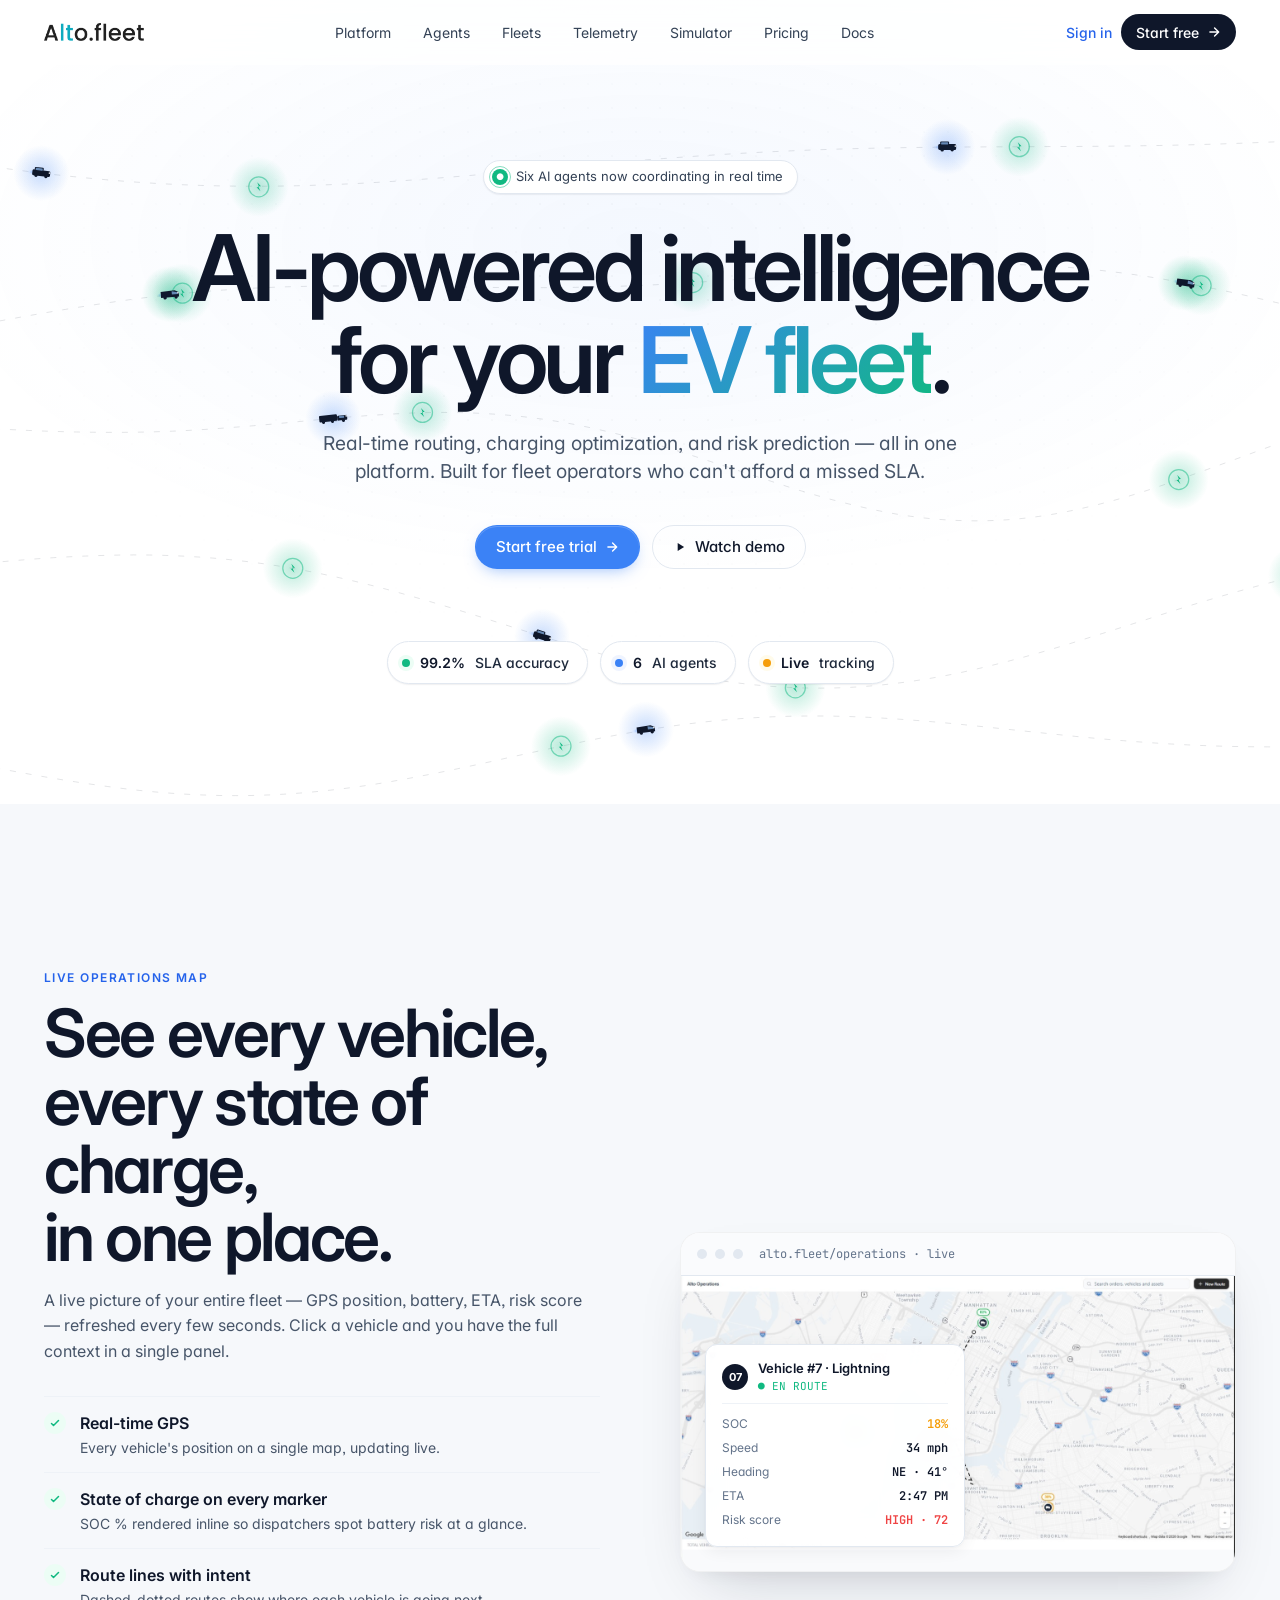
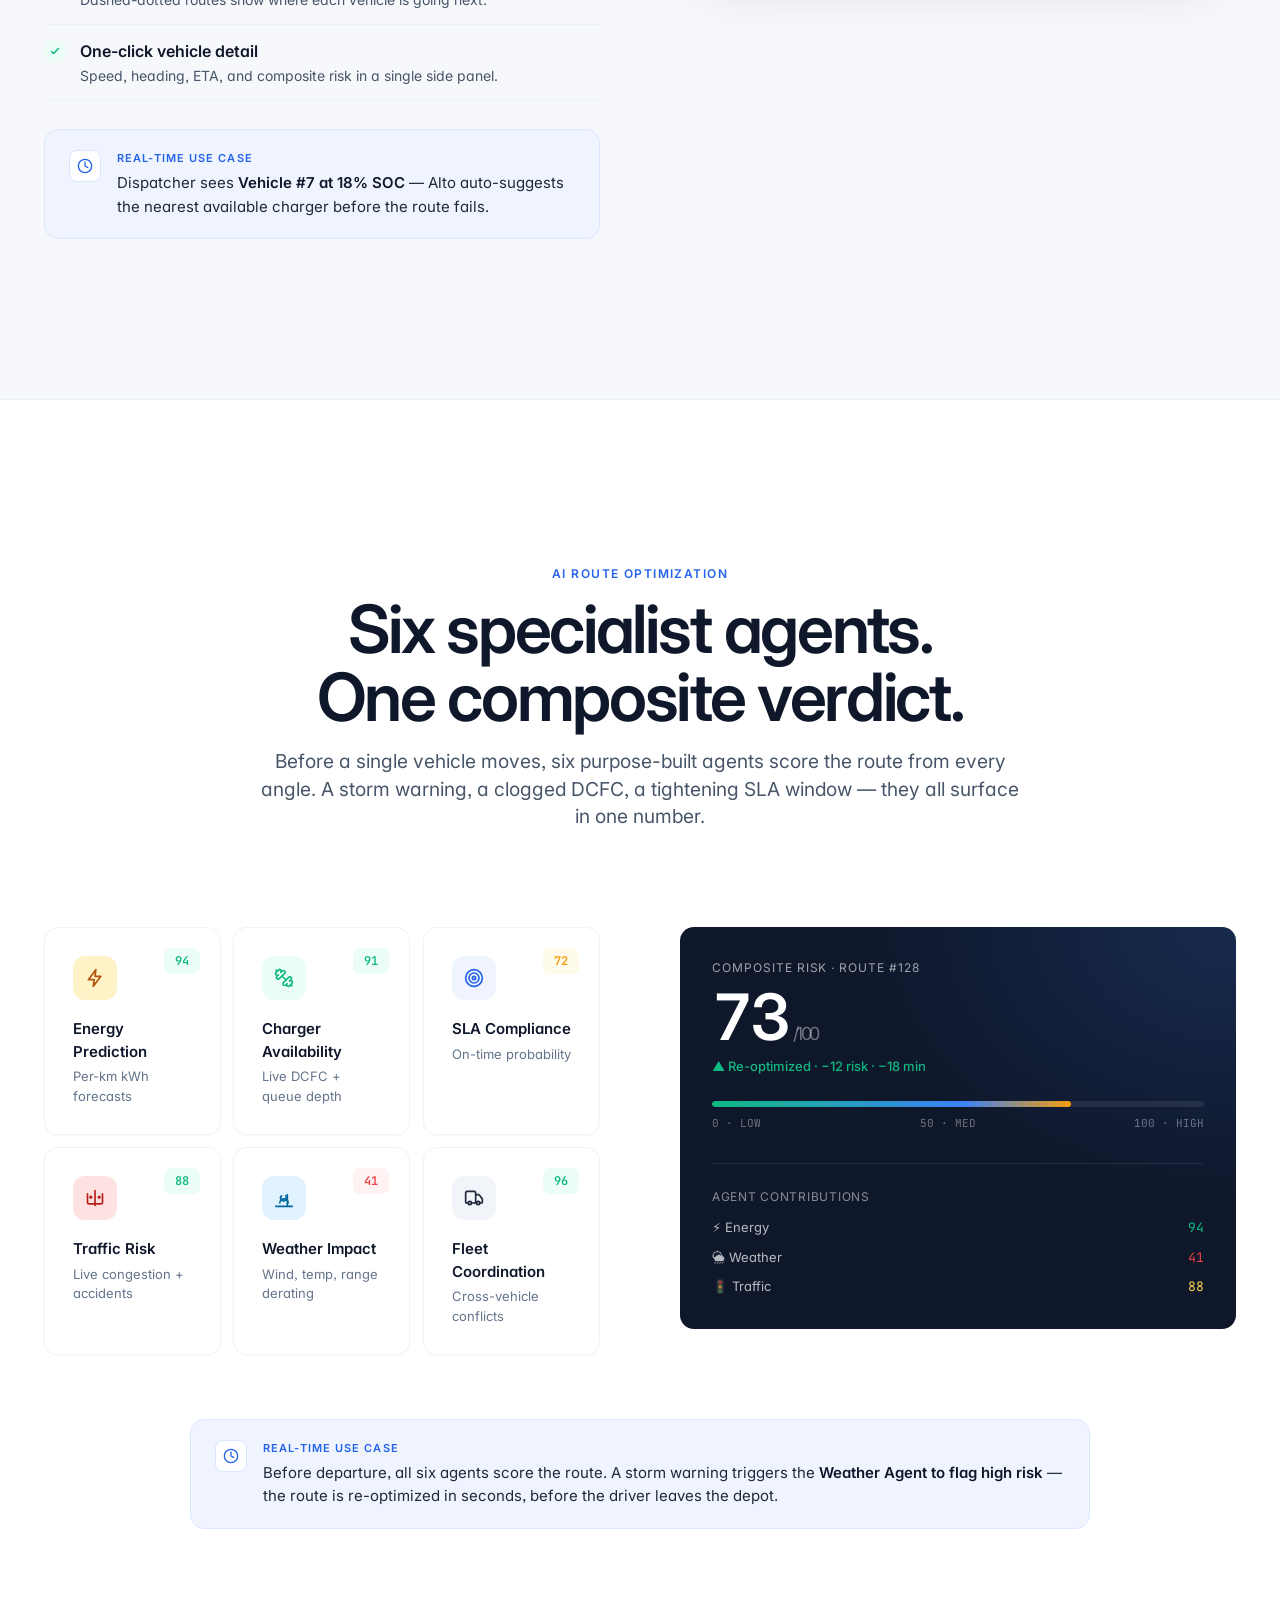
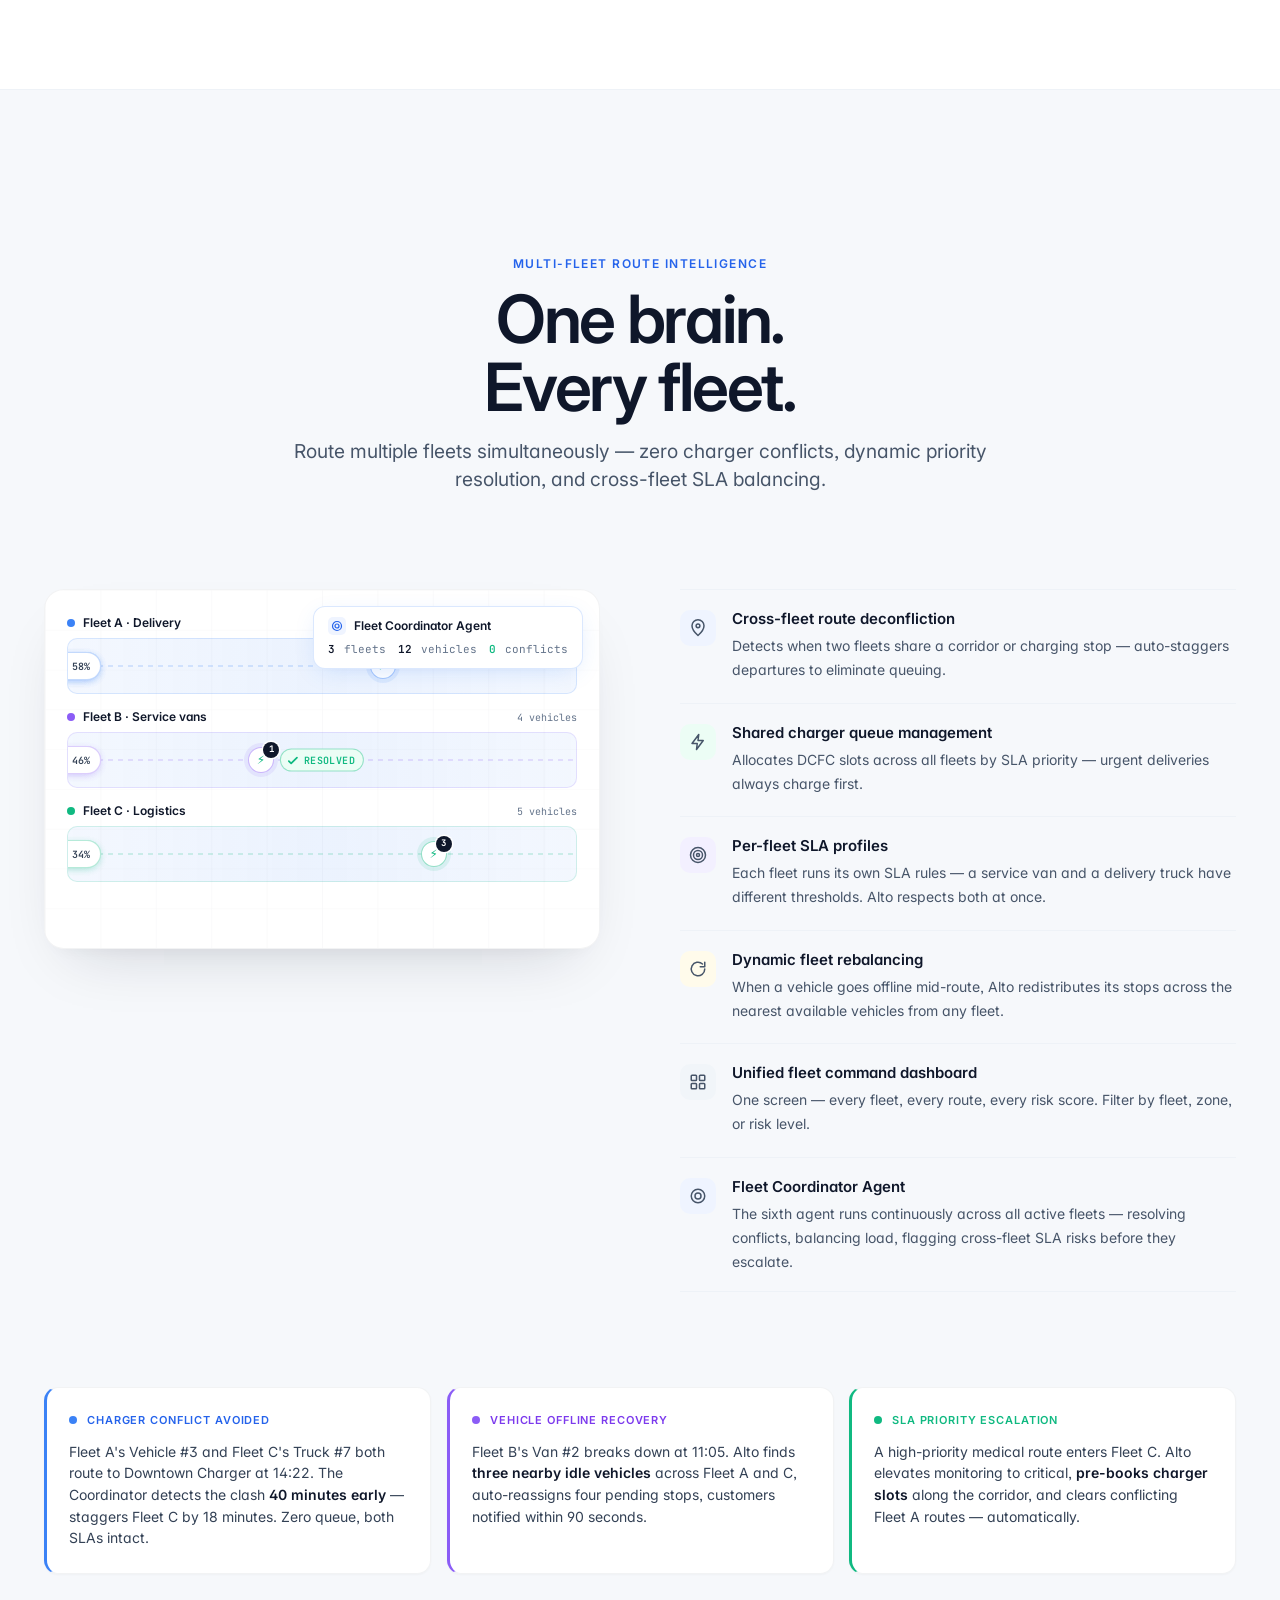
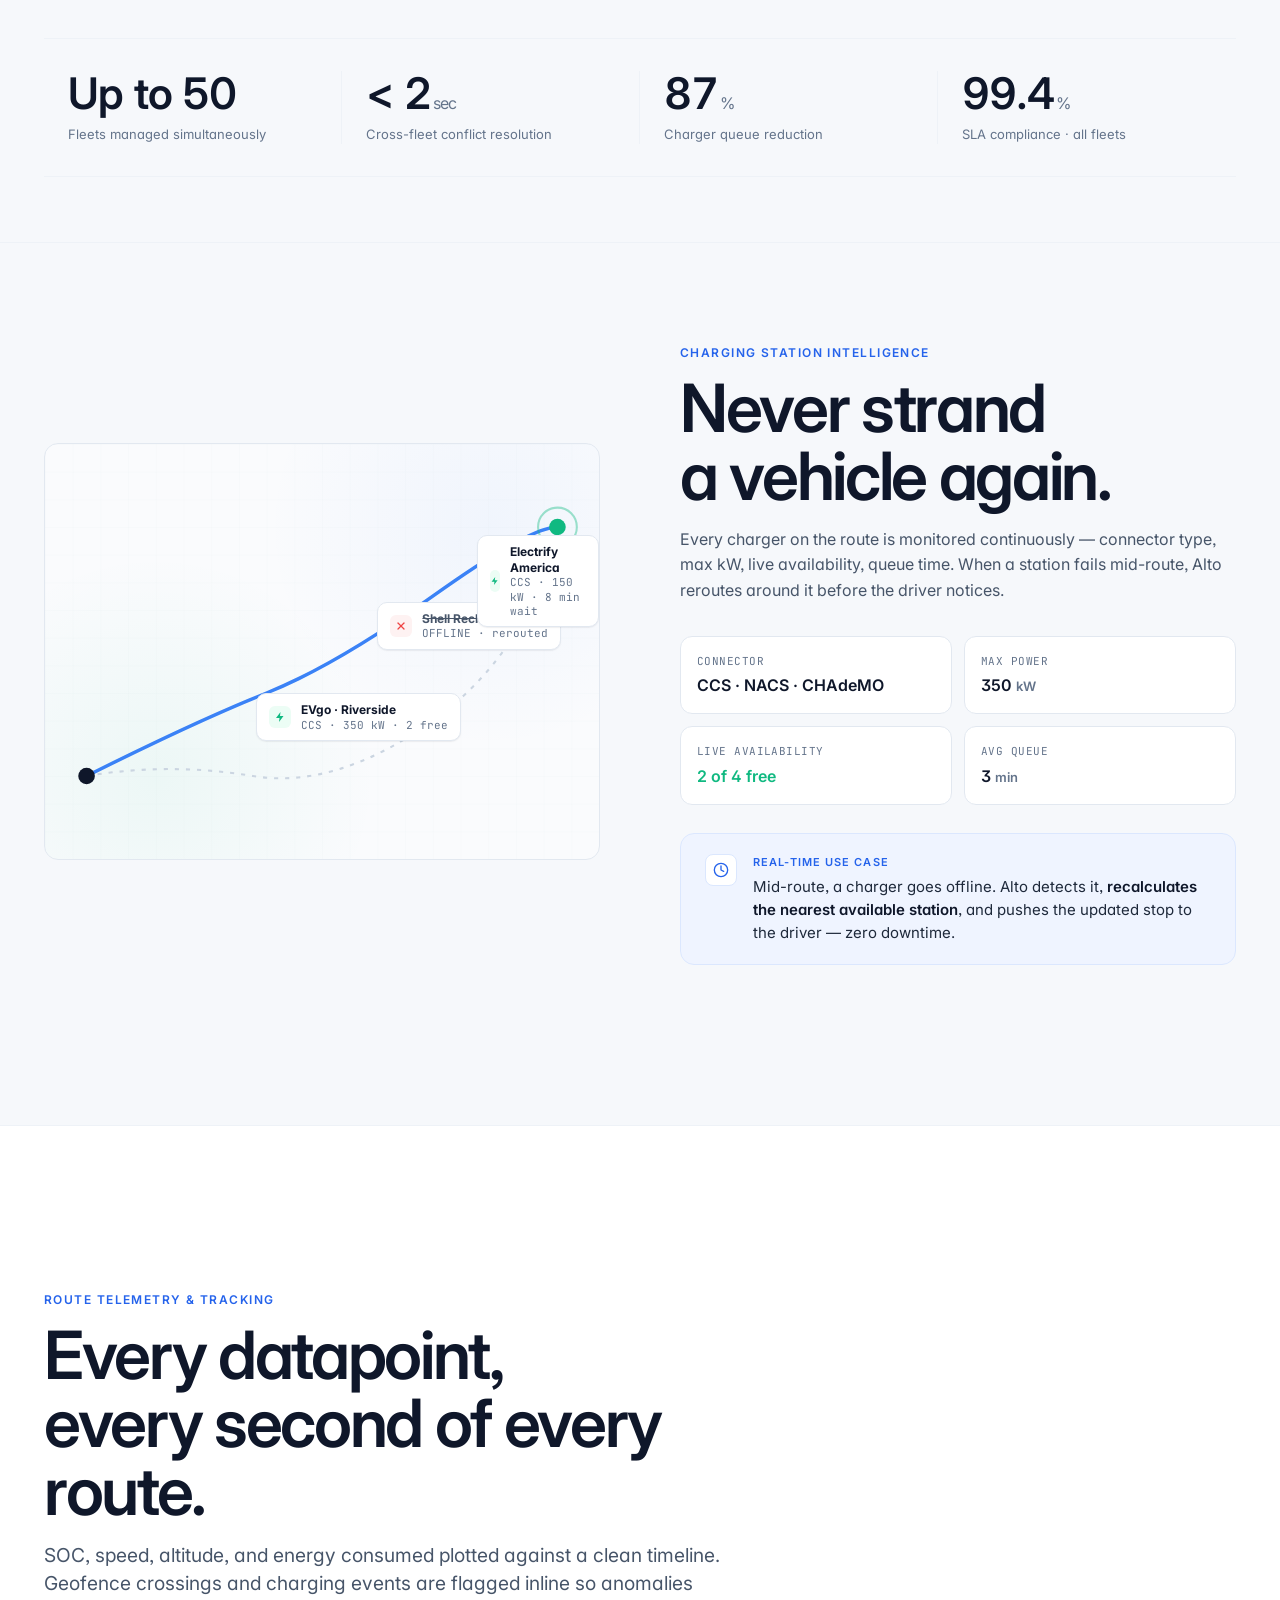
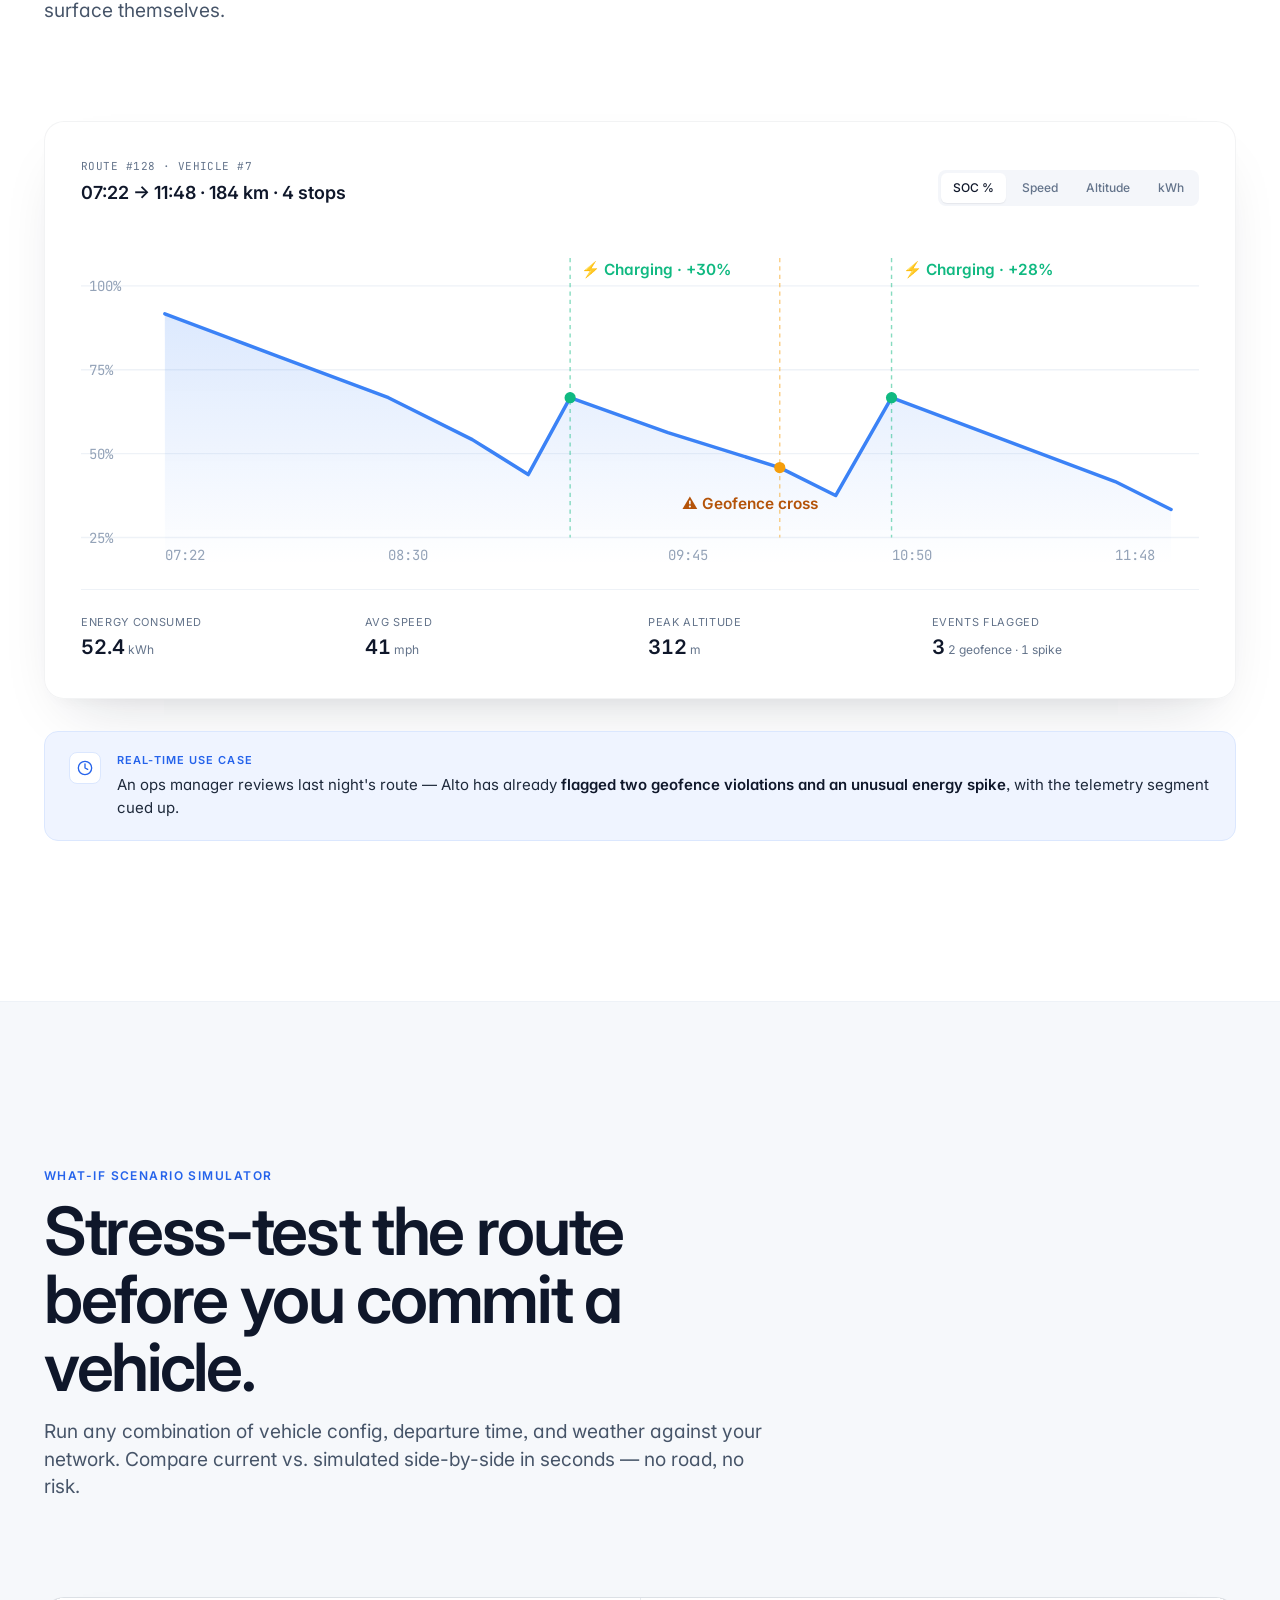
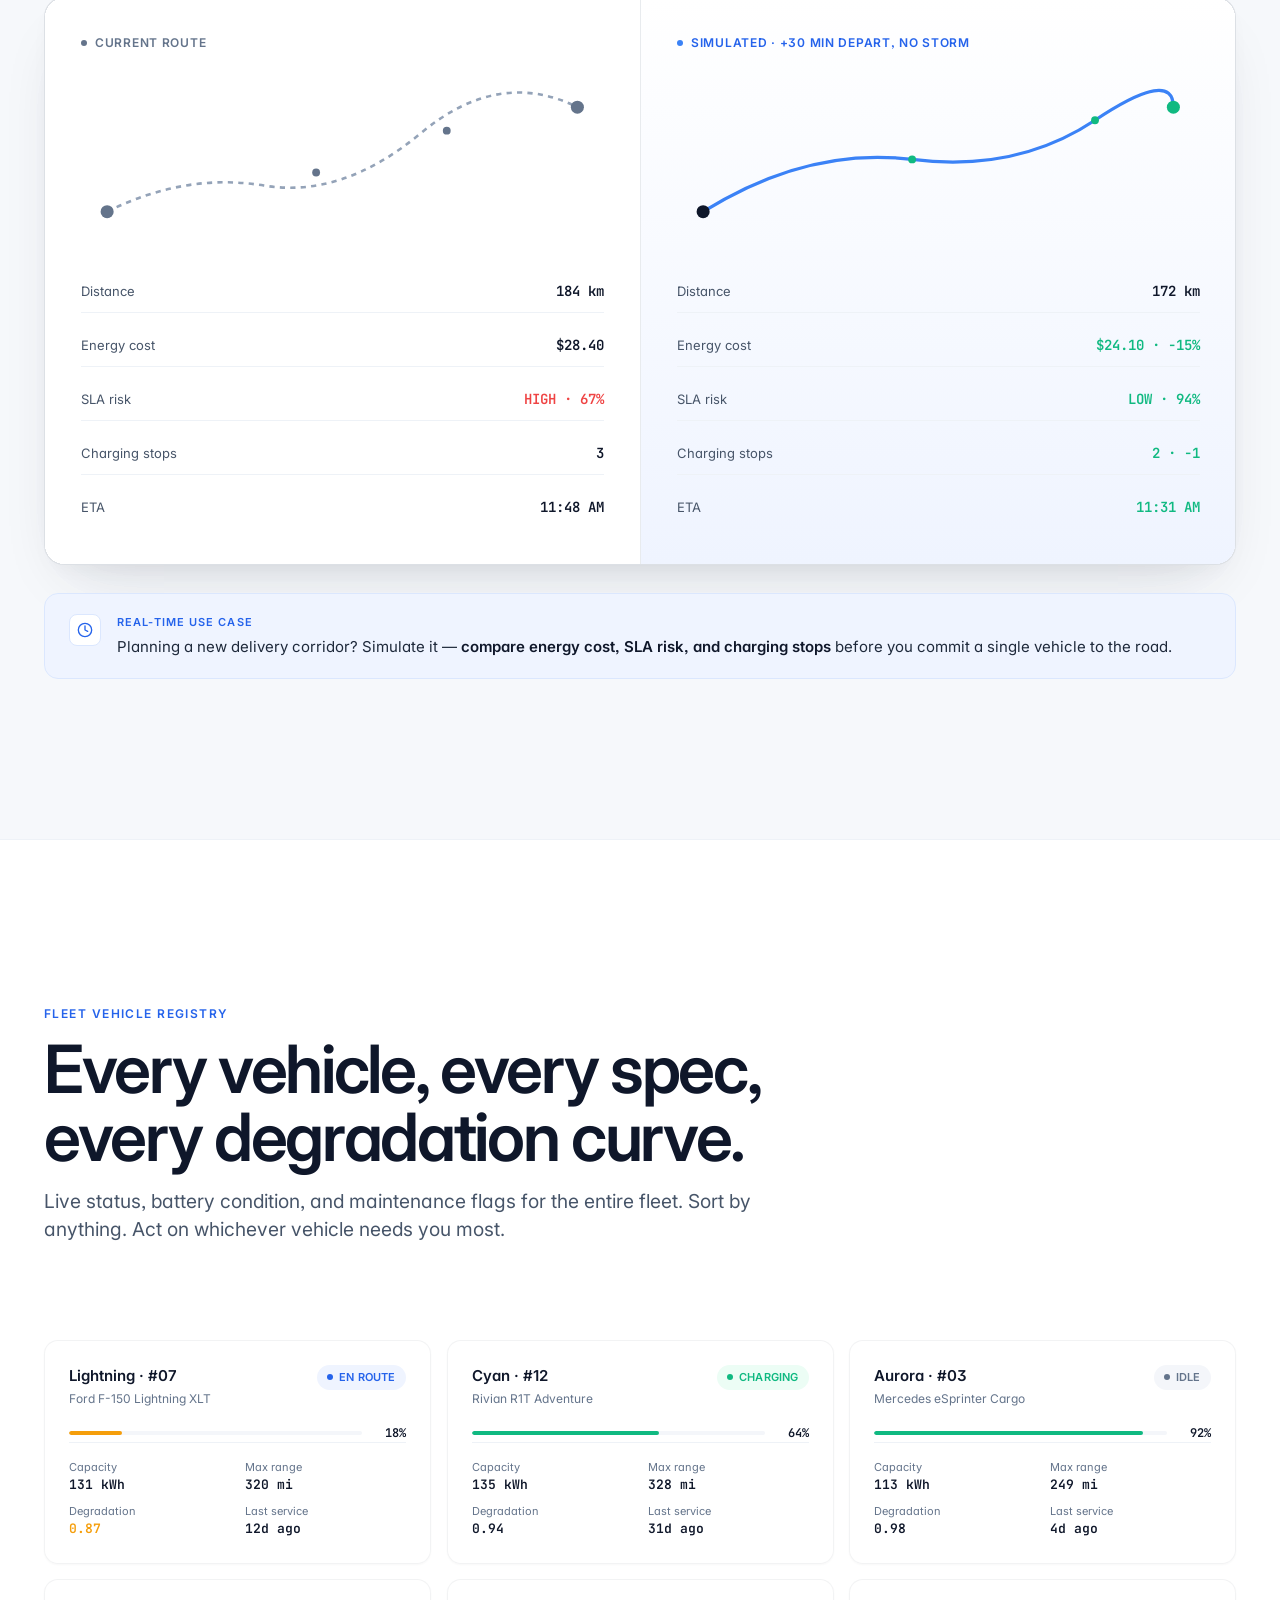
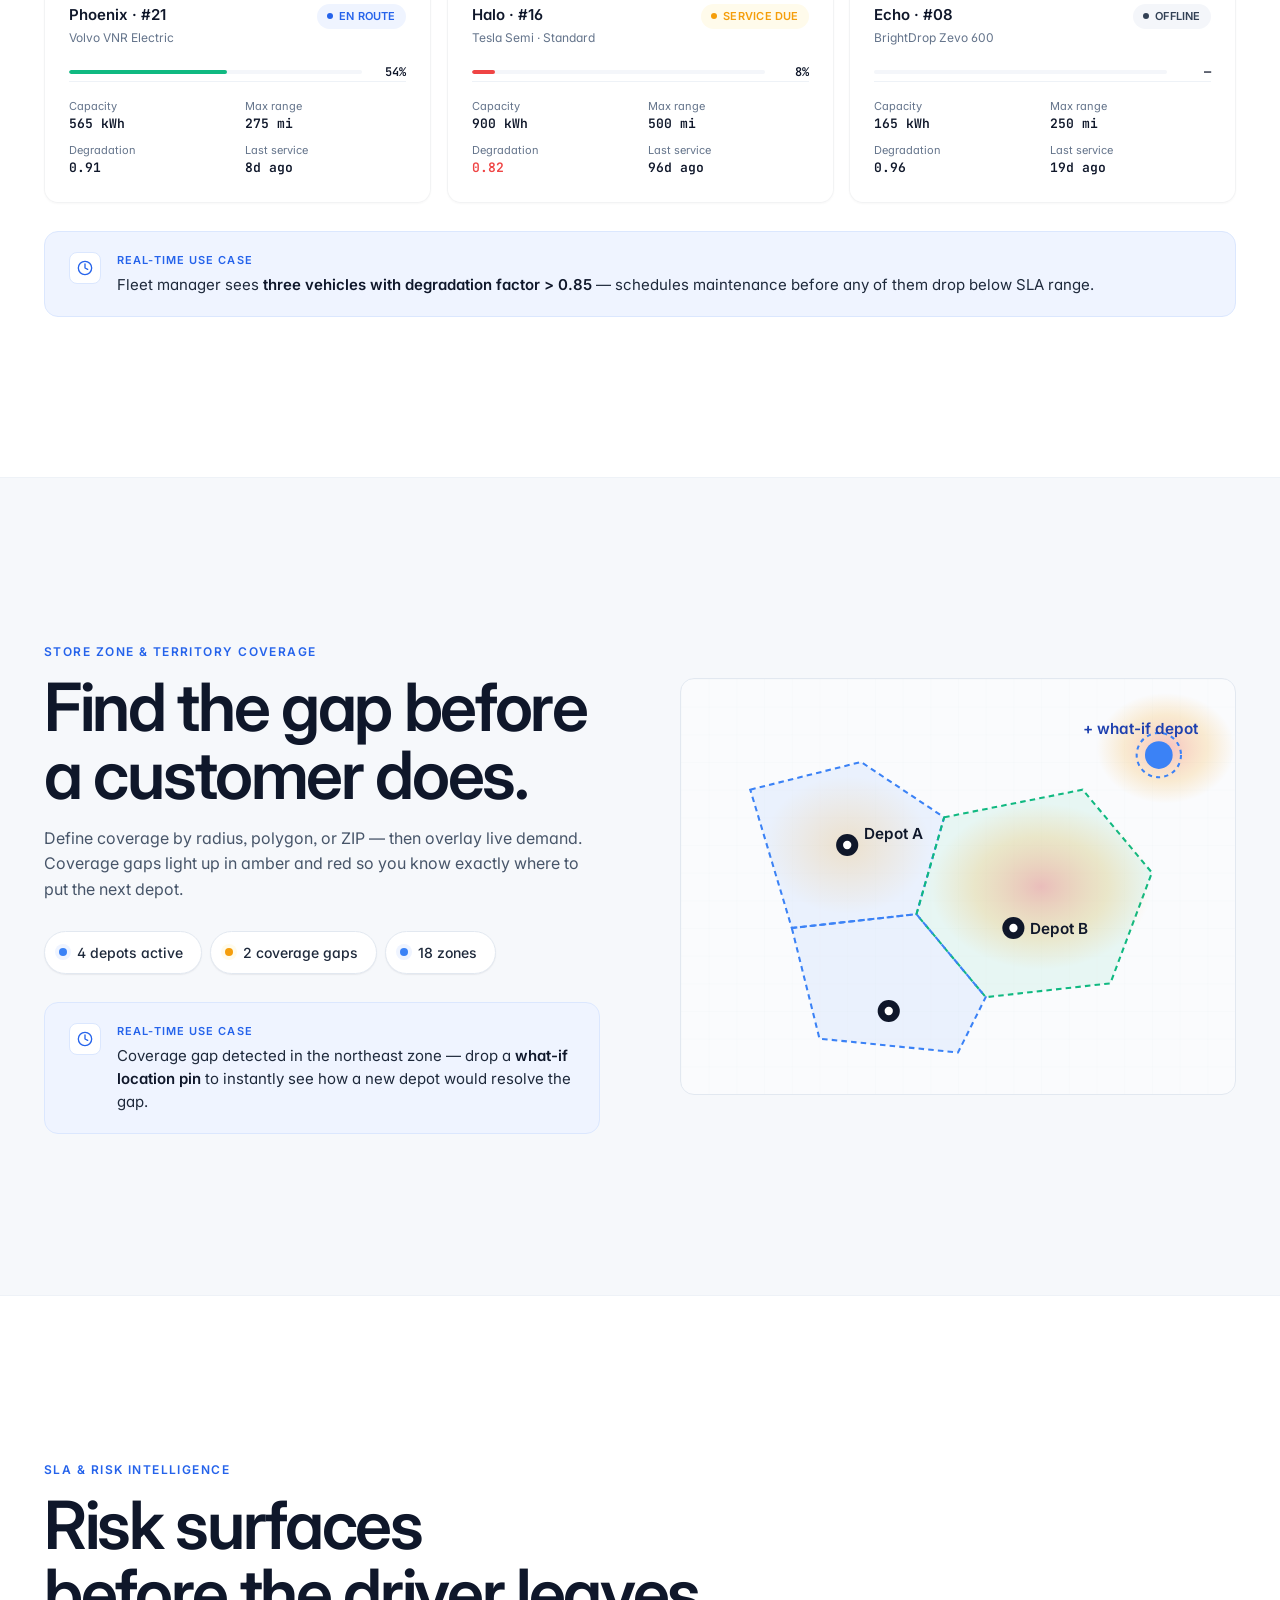
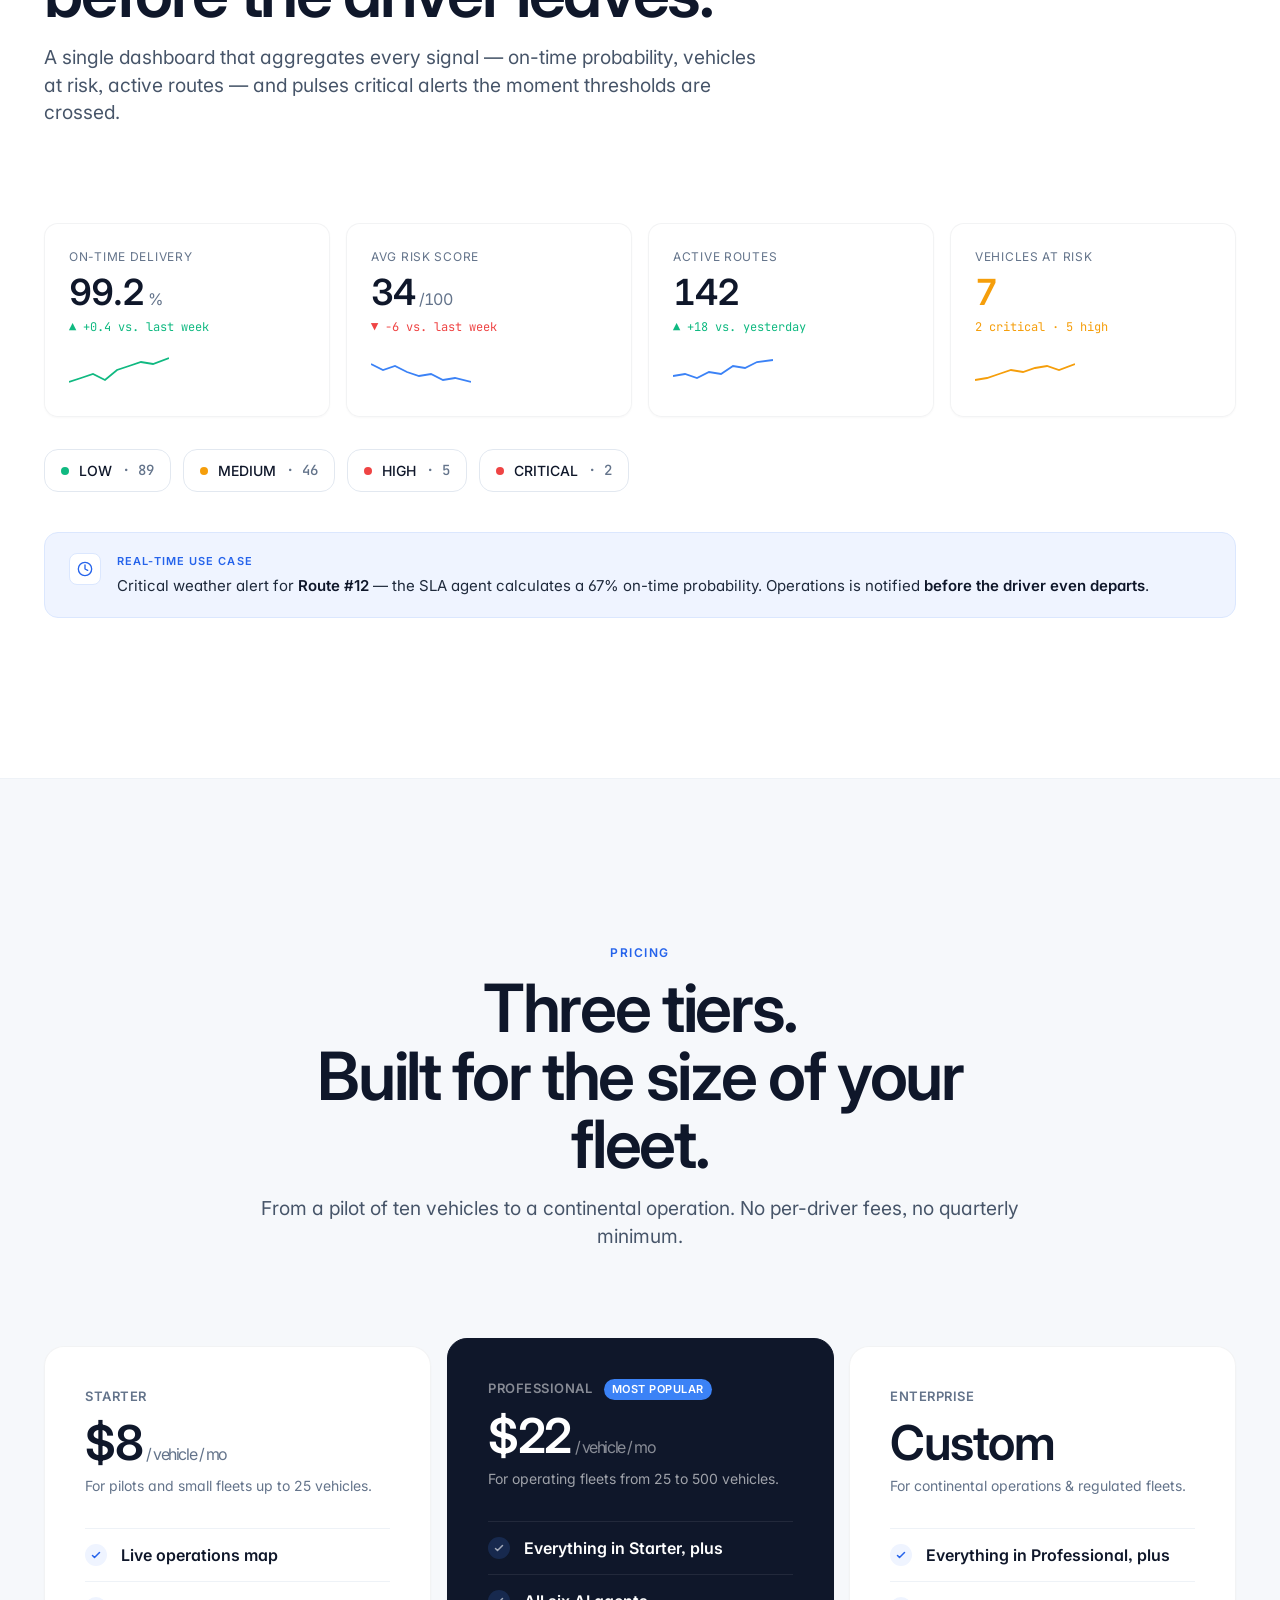
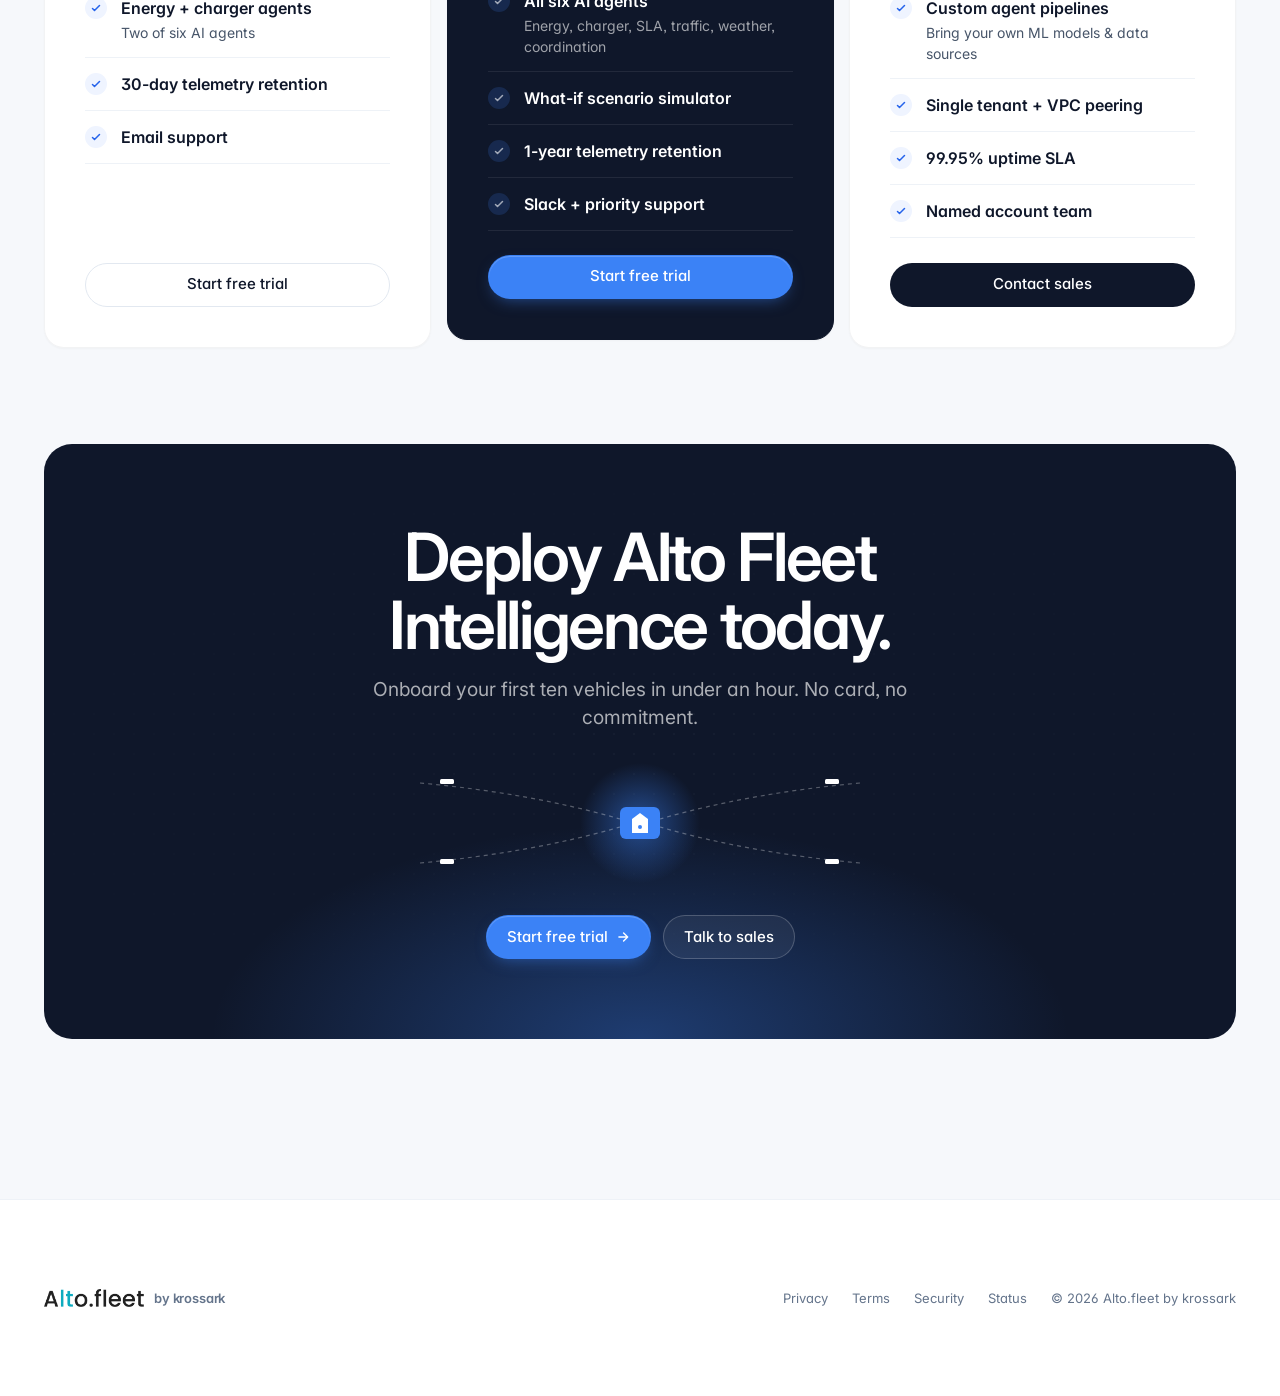
==== commit 255b71c9: "Fix title and footer text in index.html" ====
--- a/index.html
+++ b/index.html
@@ -3,7 +3,7 @@
 <head>
 <meta charset="utf-8" />
 <meta name="viewport" content="width=device-width, initial-scale=1" />
-<title>Alto.fleet Intelligence — AI-powered EV fleet operations</title>
+<title>Alto.fleet  Intelligence — AI-powered EV fleet operations</title>
 <link rel="preconnect" href="https://fonts.googleapis.com">
 <link rel="preconnect" href="https://fonts.gstatic.com" crossorigin>
 <link href="https://fonts.googleapis.com/css2?family=Inter:wght@400;500;600;700&family=JetBrains+Mono:wght@400;500;600&display=swap" rel="stylesheet">
@@ -1030,14 +1030,14 @@
 <footer>
   <div class="wrap">
     <div class="brand">
-        <img src="assets/Alto.fleet.png" alt="Alto Fleet Logo" class="logo-img"> by krossark
+        <img src="assets/Alto.fleet.png" alt="Alto Fleet Logo" class="logo-img">by krossark
     </div>
     <div class="legal">
       <a href="#">Privacy</a>
       <a href="#">Terms</a>
       <a href="#">Security</a>
       <a href="#">Status</a>
-      <a href="#">© 2026 Alto Systems</a>
+      <a href="#">© 2026 Alto.fleet by krossark</a>
     </div>
   </div>
 </footer>
--- a/styles.css
+++ b/styles.css
@@ -1211,7 +1211,7 @@
 
 
 .logo-img {
-  width: 80px;
-  height: 80px;
+  width: 100px;
+  height: 100px;
   object-fit: contain;
 }
